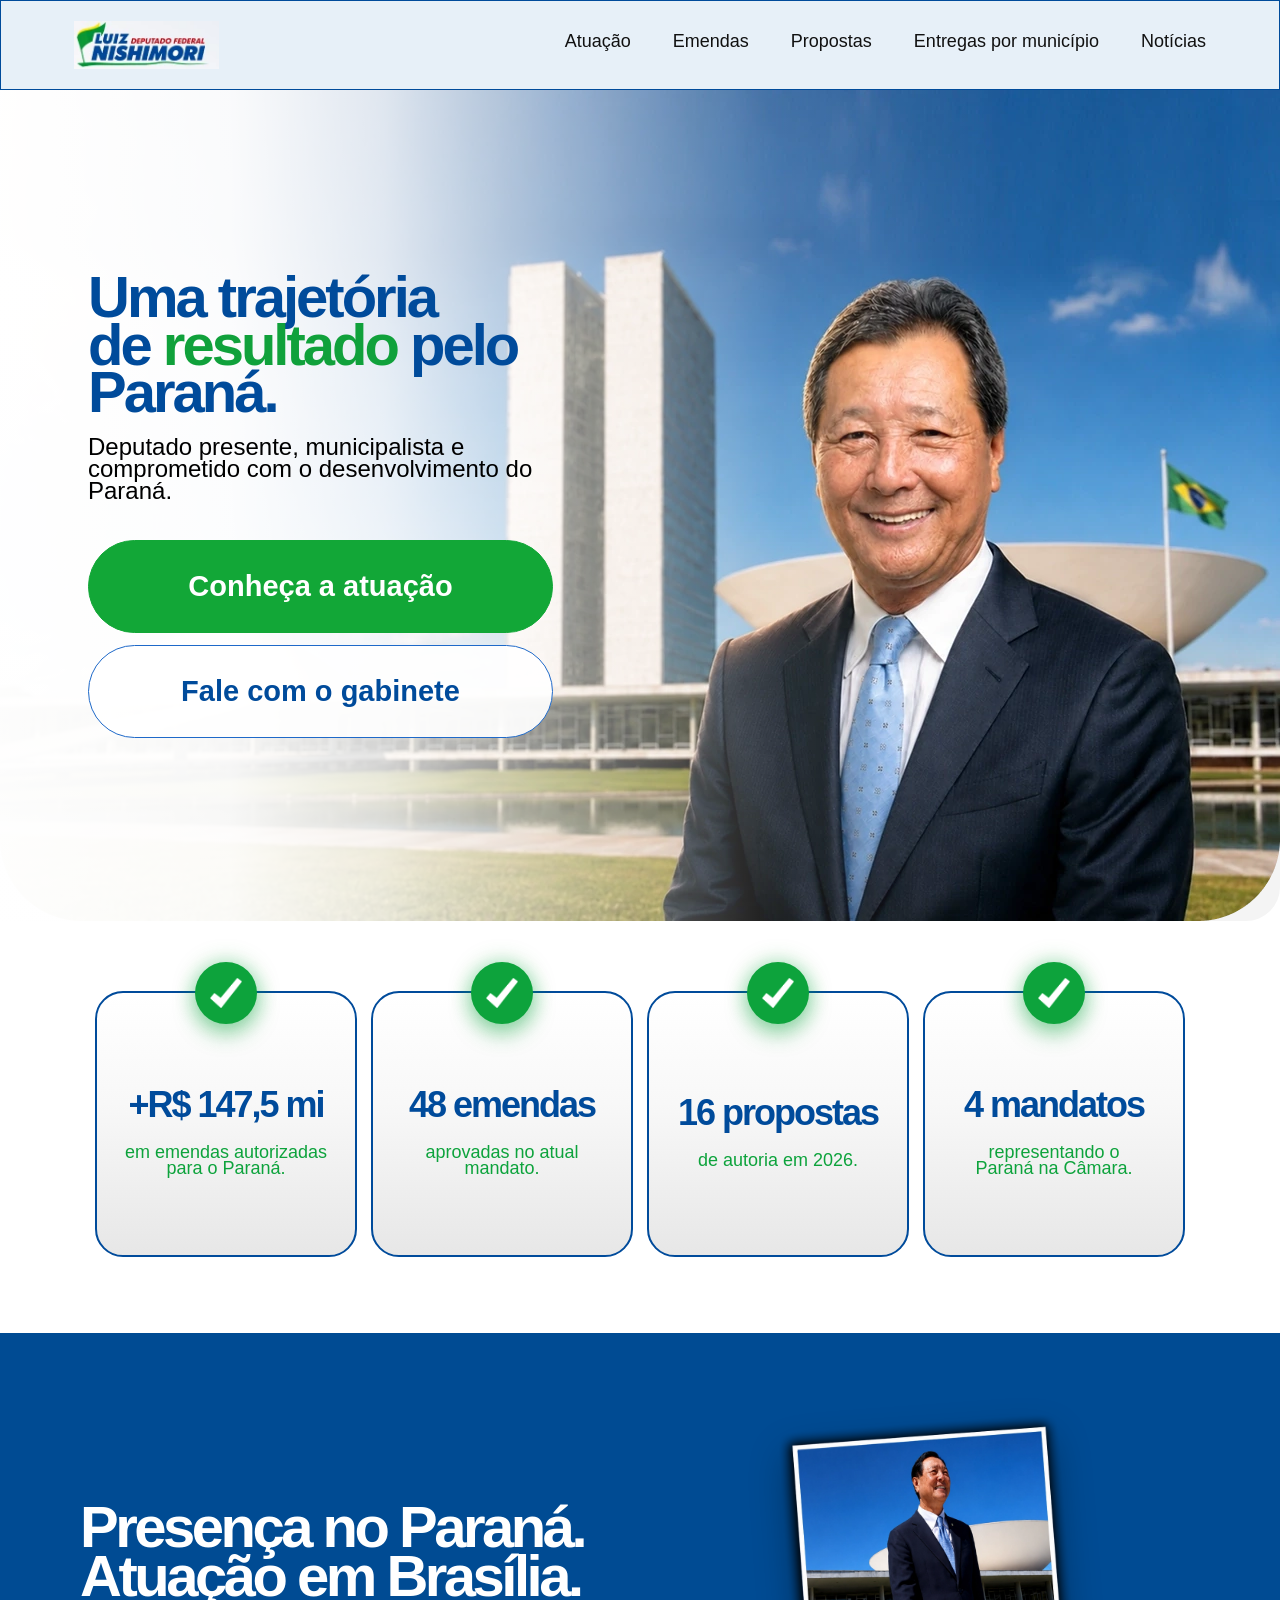
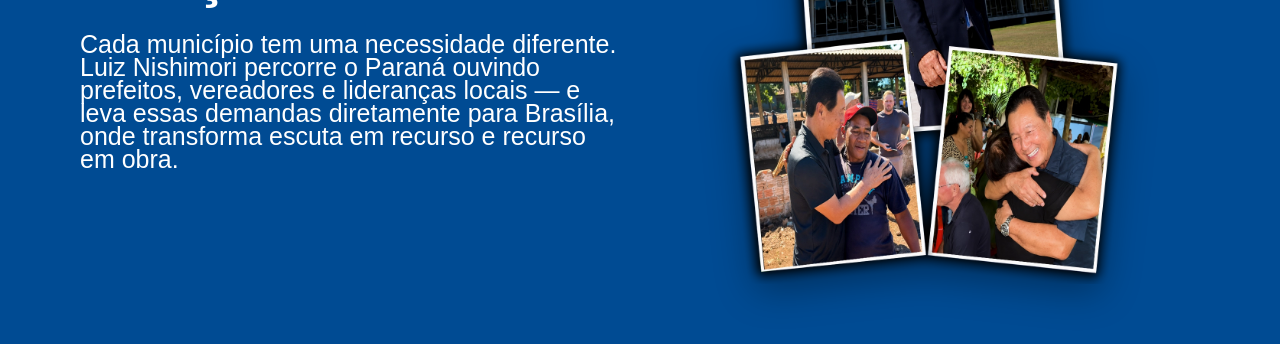
==== docs/index.html @ 7aa0c424 "Update index.html" ====
<!DOCTYPE html>
<html lang="pt-BR">
<head>
  <meta charset="UTF-8" />
  <meta name="viewport" content="width=device-width, initial-scale=1.0" />

  <title>Luiz Nishimori | Deputado Federal</title>

  <style>
    * {
      margin: 0;
      padding: 0;
      box-sizing: border-box;
    }

    html {
      scroll-behavior: smooth;
    }

    body {
      font-family: Arial, Helvetica, sans-serif;
      background: #ffffff;
      color: #000000;
      padding-top: 90px;
      overflow-x: hidden;
    }

    body.menu-open {
      overflow: hidden;
    }

    a {
      text-decoration: none;
      color: inherit;
    }

    .site-header {
      position: fixed;
      top: 0;
      left: 0;
      width: 100%;
      height: 90px;
      background: rgba(231, 240, 248, 0.96);
      border: 1px solid #004b9b;
      z-index: 999;
    }

    .header-container {
      width: 100%;
      max-width: 1180px;
      height: 100%;
      margin: 0 auto;
      display: flex;
      align-items: center;
      justify-content: space-between;
      padding: 0 24px;
    }

    .logo img {
      width: 145px;
      height: auto;
      display: block;
    }

    .desktop-menu {
      display: flex;
      align-items: center;
      gap: 42px;
    }

    .desktop-menu a {
      position: relative;
      font-size: 18px;
      font-weight: 400;
      color: #111111;
      line-height: 1;
      padding-bottom: 8px;
      transition: color 0.25s ease, transform 0.25s ease;
    }

    .desktop-menu a::after {
      content: "";
      position: absolute;
      left: 0;
      bottom: 0;
      width: 0;
      height: 2px;
      background: #004b9b;
      border-radius: 999px;
      transition: width 0.25s ease;
    }

    .desktop-menu a:hover {
      color: #004b9b;
      transform: translateY(-1px);
    }

    .desktop-menu a:hover::after {
      width: 100%;
    }

    .menu-mobile {
      display: none;
      width: 34px;
      height: 28px;
      border: none;
      background: transparent;
      cursor: pointer;
      position: relative;
      z-index: 1001;
    }

    .menu-mobile span {
      display: block;
      width: 34px;
      height: 4px;
      background: #004b9b;
      border-radius: 6px;
      margin-bottom: 6px;
      transition: transform 0.25s ease, opacity 0.25s ease;
    }

    .menu-mobile span:last-child {
      margin-bottom: 0;
    }

    .menu-mobile.active span:nth-child(1) {
      transform: translateY(10px) rotate(45deg);
    }

    .menu-mobile.active span:nth-child(2) {
      opacity: 0;
    }

    .menu-mobile.active span:nth-child(3) {
      transform: translateY(-10px) rotate(-45deg);
    }

    .mobile-menu-panel {
      display: none;
    }

    .hero {
      position: relative;
      width: 100%;
      overflow: hidden;
      border-bottom-right-radius: 34px;
      background: #f4f4f4;
    }

    .hero-desktop-visual {
      display: block;
      width: 100%;
      line-height: 0;
    }

    .hero-desktop-visual img {
      display: block;
      width: 100%;
      height: auto;
    }

    .hero-overlay {
      position: absolute;
      inset: 0;
      background:
        linear-gradient(
          90deg,
          rgba(255, 255, 255, 0.99) 0%,
          rgba(255, 255, 255, 0.96) 18%,
          rgba(255, 255, 255, 0.82) 30%,
          rgba(255, 255, 255, 0.48) 44%,
          rgba(255, 255, 255, 0.10) 61%,
          rgba(255, 255, 255, 0.00) 78%
        );
      z-index: 1;
      pointer-events: none;
    }

    .hero-content {
      position: absolute;
      inset: 0;
      width: 100%;
      max-width: 1280px;
      margin: 0 auto;
      left: 0;
      right: 0;
      display: flex;
      align-items: center;
      padding: 24px 40px 24px 88px;
      z-index: 2;
    }

    .hero-text {
      width: 465px;
    }

    .hero h1 {
      font-size: 58px;
      line-height: 0.82;
      font-weight: 900;
      letter-spacing: -3px;
      color: #004b9b;
      margin-bottom: 20px;
    }

    .hero h1 span {
      color: #10a13b;
    }

    .hero p {
      font-size: 24px;
      line-height: 0.92;
      font-weight: 400;
      color: #000000;
      max-width: 450px;
      margin-bottom: 38px;
    }

    .hero-buttons {
      display: flex;
      flex-direction: column;
      gap: 12px;
      width: 465px;
    }

    .btn {
      width: 100%;
      height: 93px;
      border-radius: 999px;
      display: flex;
      align-items: center;
      justify-content: center;
      font-size: 29px;
      font-weight: 800;
      line-height: 1;
      transition: transform 0.25s ease, box-shadow 0.25s ease, background 0.25s ease, color 0.25s ease;
    }

    .btn:hover {
      transform: translateY(-3px);
      box-shadow: 0 12px 28px rgba(0, 75, 155, 0.18);
    }

    .btn-primary {
      background: #12a737;
      color: #ffffff;
      border: 1px solid #12a737;
    }

    .btn-primary:hover {
      background: #0f922f;
    }

    .btn-secondary {
      background: rgba(255, 255, 255, 0.92);
      color: #004b9b;
      border: 1.5px solid #1e69c9;
    }

    .btn-secondary:hover {
      background: #004b9b;
      color: #ffffff;
    }

    .mobile-hero-image {
      display: none;
    }

    @media (min-width: 1440px) {
      .header-container {
        max-width: 1220px;
      }

      .hero-content {
        max-width: 1320px;
        padding-left: 98px;
      }
    }

    @media (min-width: 1024px) and (max-width: 1230px) {
      .header-container {
        max-width: 1080px;
        padding: 0 18px;
      }

      .desktop-menu {
        gap: 34px;
      }

      .hero-content {
        max-width: 1180px;
        padding: 20px 28px 20px 60px;
      }

      .hero-text,
      .hero-buttons {
        width: 430px;
      }

      .hero h1 {
        font-size: 52px;
      }

      .hero p {
        font-size: 22px;
      }

      .btn {
        height: 84px;
        font-size: 26px;
      }
    }

    @media (max-width: 1023px) {
      body {
        padding-top: 76px;
      }

      .site-header {
        height: 76px;
      }

      .header-container {
        max-width: 100%;
        padding: 0 26px;
      }

      .logo img {
        width: 150px;
      }

      .desktop-menu {
        display: none;
      }

      .menu-mobile {
        display: block;
      }

      .mobile-menu-panel {
        position: fixed;
        top: 76px;
        left: 0;
        width: 100%;
        background: rgba(231, 240, 248, 0.98);
        border-bottom: 1px solid #004b9b;
        padding: 26px;
        display: flex;
        flex-direction: column;
        gap: 18px;
        opacity: 0;
        visibility: hidden;
        transform: translateY(-16px);
        pointer-events: none;
        transition: opacity 0.25s ease, visibility 0.25s ease, transform 0.25s ease;
        z-index: 998;
      }

      .mobile-menu-panel.active {
        opacity: 1;
        visibility: visible;
        transform: translateY(0);
        pointer-events: auto;
      }

      .mobile-menu-panel a {
        width: 100%;
        padding: 16px 18px;
        border-radius: 16px;
        background: #ffffff;
        border: 1px solid rgba(0, 75, 155, 0.18);
        color: #004b9b;
        font-size: 18px;
        font-weight: 700;
        box-shadow: 0 8px 18px rgba(0, 75, 155, 0.08);
      }

      .hero {
        background: #ffffff;
        border-bottom-right-radius: 0;
      }

      .hero-desktop-visual,
      .hero-overlay {
        display: none;
      }

      .mobile-hero-image {
        display: block;
        width: 100%;
        height: 445px;
        background-image:
          linear-gradient(
            180deg,
            rgba(255, 255, 255, 0) 55%,
            rgba(255, 255, 255, 1) 100%
          ),
          url("assets/img/hero-mobile.webp");
        background-repeat: no-repeat;
        background-size: cover;
        background-position: center top;
      }

      .hero-content {
        position: relative;
        inset: auto;
        max-width: 100%;
        display: block;
        padding: 0 26px 42px;
        margin-top: -12px;
      }

      .hero-text {
        width: 100%;
        text-align: center;
      }

      .hero h1 {
        font-size: 40px;
        line-height: 0.82;
        letter-spacing: -2px;
        margin-bottom: 16px;
      }

      .hero p {
        font-size: 14px;
        line-height: 0.9;
        max-width: 270px;
        margin: 0 auto 22px;
      }

      .hero-buttons {
        width: 100%;
        gap: 8px;
      }

      .btn {
        height: 68px;
        font-size: 26px;
      }
    }
  </style>
</head>

<body>

  <header class="site-header">
    <div class="header-container">
      <a href="#inicio" class="logo" aria-label="Luiz Nishimori">
        <img src="assets/img/logo-nishimori.webp" alt="Luiz Nishimori Deputado Federal" />
      </a>

      <nav class="desktop-menu" aria-label="Menu principal">
        <a href="#atuacao">Atuação</a>
        <a href="#emendas">Emendas</a>
        <a href="#propostas">Propostas</a>
        <a href="#entregas">Entregas por município</a>
        <a href="#noticias">Notícias</a>
      </nav>

      <button class="menu-mobile" type="button" aria-label="Abrir menu" aria-expanded="false">
        <span></span>
        <span></span>
        <span></span>
      </button>
    </div>

    <nav class="mobile-menu-panel" aria-label="Menu mobile">
      <a href="#atuacao">Atuação</a>
      <a href="#emendas">Emendas</a>
      <a href="#propostas">Propostas</a>
      <a href="#entregas">Entregas por município</a>
      <a href="#noticias">Notícias</a>
    </nav>
  </header>

  <main id="inicio">
    <section class="hero">
      <div class="hero-desktop-visual">
        <img src="assets/img/hero-desktop.webp" alt="Luiz Nishimori" />
      </div>

      <div class="hero-overlay"></div>

      <div class="mobile-hero-image"></div>

      <div class="hero-content">
        <div class="hero-text">
          <h1>
            Uma trajetória<br>
            de <span>resultado</span> pelo  Paraná.
          </h1>

          <p>
            Deputado presente, municipalista e comprometido com o desenvolvimento do Paraná.
          </p>

          <div class="hero-buttons">
            <a href="#atuacao" class="btn btn-primary">Conheça a atuação</a>
            <a href="#gabinete" class="btn btn-secondary">Fale com o gabinete</a>
          </div>
        </div>
      </div>
    </section>
  </main>

  <script>
    const menuButton = document.querySelector(".menu-mobile");
    const mobileMenu = document.querySelector(".mobile-menu-panel");
    const body = document.body;
    const mobileLinks = document.querySelectorAll(".mobile-menu-panel a");

    menuButton.addEventListener("click", function () {
      const isOpen = mobileMenu.classList.toggle("active");
      menuButton.classList.toggle("active", isOpen);
      body.classList.toggle("menu-open", isOpen);
      menuButton.setAttribute("aria-expanded", isOpen ? "true" : "false");
      menuButton.setAttribute("aria-label", isOpen ? "Fechar menu" : "Abrir menu");
    });

    mobileLinks.forEach(function (link) {
      link.addEventListener("click", function () {
        mobileMenu.classList.remove("active");
        menuButton.classList.remove("active");
        body.classList.remove("menu-open");
        menuButton.setAttribute("aria-expanded", "false");
        menuButton.setAttribute("aria-label", "Abrir menu");
      });
    });
  </script>

</body>
</html>
<section class="numbers-section" id="atuacao">
  <div class="numbers-container">

    <article class="number-card reveal-card" style="--delay: 0ms;">
      <div class="check-circle">
        <img src="assets/img/ICON.webp" alt="" />
      </div>

      <div class="number-card-content">
        <h2>+R$ 147,5 mi</h2>
        <p>em emendas autorizadas<br>para o Paraná.</p>
      </div>
    </article>

    <article class="number-card reveal-card" style="--delay: 160ms;">
      <div class="check-circle">
        <img src="assets/img/ICON.webp" alt="" />
      </div>

      <div class="number-card-content">
        <h2>48 emendas</h2>
        <p>aprovadas no atual<br>mandato.</p>
      </div>
    </article>

    <article class="number-card reveal-card" style="--delay: 320ms;">
      <div class="check-circle">
        <img src="assets/img/ICON.webp" alt="" />
      </div>

      <div class="number-card-content">
        <h2>16 propostas</h2>
        <p>de autoria em 2026.</p>
      </div>
    </article>

    <article class="number-card reveal-card" style="--delay: 480ms;">
      <div class="check-circle">
        <img src="assets/img/ICON.webp" alt="" />
      </div>

      <div class="number-card-content">
        <h2>4 mandatos</h2>
        <p>representando o<br>Paraná na Câmara.</p>
      </div>
    </article>

  </div>
</section>

<style>
  .numbers-section {
    width: 100%;
    background: #ffffff;
    padding: 70px 24px 76px;
    overflow: hidden;
  }

  .numbers-container {
    width: 100%;
    max-width: 1090px;
    margin: 0 auto;
    display: grid;
    grid-template-columns: repeat(4, 1fr);
    gap: 14px;
  }

  .number-card {
    position: relative;
    min-height: 266px;
    border: 2px solid #004b9b;
    border-radius: 28px;
    background: linear-gradient(
      180deg,
      #ffffff 0%,
      #f8f8f8 42%,
      #e7e7e7 100%
    );
    display: flex;
    align-items: center;
    justify-content: center;
    padding: 54px 22px 38px;
    overflow: visible;
  }

  .check-circle {
    position: absolute;
    top: -31px;
    left: 50%;
    transform: translateX(-50%);
    width: 62px;
    height: 62px;
    border-radius: 50%;
    background: #0da33c;
    display: flex;
    align-items: center;
    justify-content: center;
    box-shadow:
      0 10px 22px rgba(13, 163, 60, 0.38),
      0 0 22px rgba(13, 163, 60, 0.34);
    z-index: 2;
  }

  .check-circle img {
    width: 32px;
    height: 32px;
    object-fit: contain;
    filter: brightness(0) invert(1);
  }

  .number-card-content {
    text-align: center;
    width: 100%;
  }

  .number-card h2 {
    font-size: 36px;
    line-height: 0.95;
    font-weight: 900;
    letter-spacing: -2px;
    color: #004b9b;
    margin-bottom: 22px;
  }

  .number-card p {
    font-size: 18px;
    line-height: 0.9;
    font-weight: 400;
    color: #0da33c;
  }

  .reveal-card {
    opacity: 0;
    transform: translateY(46px) scale(0.96);
    filter: blur(16px);
    transition:
      opacity 0.75s ease,
      transform 0.75s ease,
      filter 0.75s ease;
    transition-delay: var(--delay);
  }

  .reveal-card.is-visible {
    opacity: 1;
    transform: translateY(0) scale(1);
    filter: blur(0);
  }

  .reveal-card.is-visible .check-circle {
    animation: checkPop 0.65s ease both;
    animation-delay: calc(var(--delay) + 180ms);
  }

  @keyframes checkPop {
    0% {
      transform: translateX(-50%) scale(0.3);
      opacity: 0;
      filter: blur(8px);
    }

    65% {
      transform: translateX(-50%) scale(1.13);
      opacity: 1;
      filter: blur(0);
    }

    100% {
      transform: translateX(-50%) scale(1);
      opacity: 1;
      filter: blur(0);
    }
  }

  @media (max-width: 1023px) {
    .numbers-section {
      padding: 70px 28px 80px;
    }

    .numbers-container {
      max-width: 370px;
      grid-template-columns: 1fr;
      gap: 56px;
    }

    .number-card {
      min-height: 266px;
      border-radius: 28px;
      padding: 58px 22px 38px;
    }

    .check-circle {
      width: 60px;
      height: 60px;
      top: -30px;
    }

    .check-circle img {
      width: 31px;
      height: 31px;
    }

    .number-card h2 {
      font-size: 37px;
      letter-spacing: -2.3px;
      margin-bottom: 22px;
    }

    .number-card p {
      font-size: 18px;
      line-height: 0.9;
    }
  }

  @media (max-width: 380px) {
    .numbers-section {
      padding-left: 22px;
      padding-right: 22px;
    }

    .number-card h2 {
      font-size: 34px;
    }

    .number-card p {
      font-size: 17px;
    }
  }
</style>

<script>
  const revealCards = document.querySelectorAll(".reveal-card");

  const revealObserver = new IntersectionObserver(
    function (entries) {
      entries.forEach(function (entry) {
        if (entry.isIntersecting) {
          entry.target.classList.add("is-visible");
          revealObserver.unobserve(entry.target);
        }
      });
    },
    {
      threshold: 0.22
    }
  );

  revealCards.forEach(function (card) {
    revealObserver.observe(card);
  });
</script>
<section class="presence-section">
  <div class="presence-container">

    <div class="presence-text">
      <h2>
        Presença no Paraná.<br>
        Atuação em Brasília.
      </h2>

      <p>
        Cada município tem uma necessidade diferente. Luiz Nishimori percorre o Paraná ouvindo prefeitos, vereadores e lideranças locais — e leva essas demandas diretamente para Brasília, onde transforma escuta em recurso e recurso em obra.
      </p>
    </div>

    <div class="presence-image">
      <img src="assets/img/FOTOS.webp" alt="Fotos de Luiz Nishimori em atuação no Paraná e em Brasília">
    </div>

  </div>
</section>

<style>
  .presence-section {
    width: 100%;
    background: #004b93;
    padding: 56px 24px 60px;
    overflow: hidden;
  }

  .presence-container {
    width: 100%;
    max-width: 1120px;
    min-height: 390px;
    margin: 0 auto;
    display: grid;
    grid-template-columns: 1fr 1fr;
    align-items: center;
    gap: 34px;
  }

  .presence-text {
    color: #ffffff;
  }

  .presence-text h2 {
    font-size: 58px;
    line-height: 0.86;
    font-weight: 900;
    letter-spacing: -3.5px;
    color: #ffffff;
    margin-bottom: 32px;
    max-width: 610px;
  }

  .presence-text p {
    font-size: 25px;
    line-height: 0.92;
    font-weight: 400;
    color: #ffffff;
    max-width: 590px;
  }

  .presence-image {
    display: flex;
    align-items: center;
    justify-content: center;
  }

  .presence-image img {
    width: 465px;
    max-width: 100%;
    height: auto;
    display: block;
    filter: drop-shadow(0 14px 18px rgba(0, 0, 0, 0.36));
  }

  @media (max-width: 1023px) {
    .presence-section {
      padding: 28px 24px 66px;
      background: #004b93;
    }

    .presence-container {
      max-width: 390px;
      min-height: auto;
      display: flex;
      flex-direction: column;
      gap: 34px;
      text-align: center;
    }

    .presence-image {
      order: 1;
      width: 100%;
    }

    .presence-image img {
      width: 285px;
      max-width: 92%;
      filter: drop-shadow(0 12px 14px rgba(0, 0, 0, 0.32));
    }

    .presence-text {
      order: 2;
      width: 100%;
    }

    .presence-text h2 {
      font-size: 41px;
      line-height: 0.78;
      letter-spacing: -2.8px;
      margin: 0 auto 34px;
      max-width: 340px;
    }

    .presence-text p {
      font-size: 15.5px;
      line-height: 0.92;
      max-width: 320px;
      margin: 0 auto;
    }
  }

  @media (max-width: 380px) {
    .presence-text h2 {
      font-size: 38px;
    }

    .presence-text p {
      font-size: 14.5px;
    }

    .presence-image img {
      width: 265px;
    }
  }
</style>
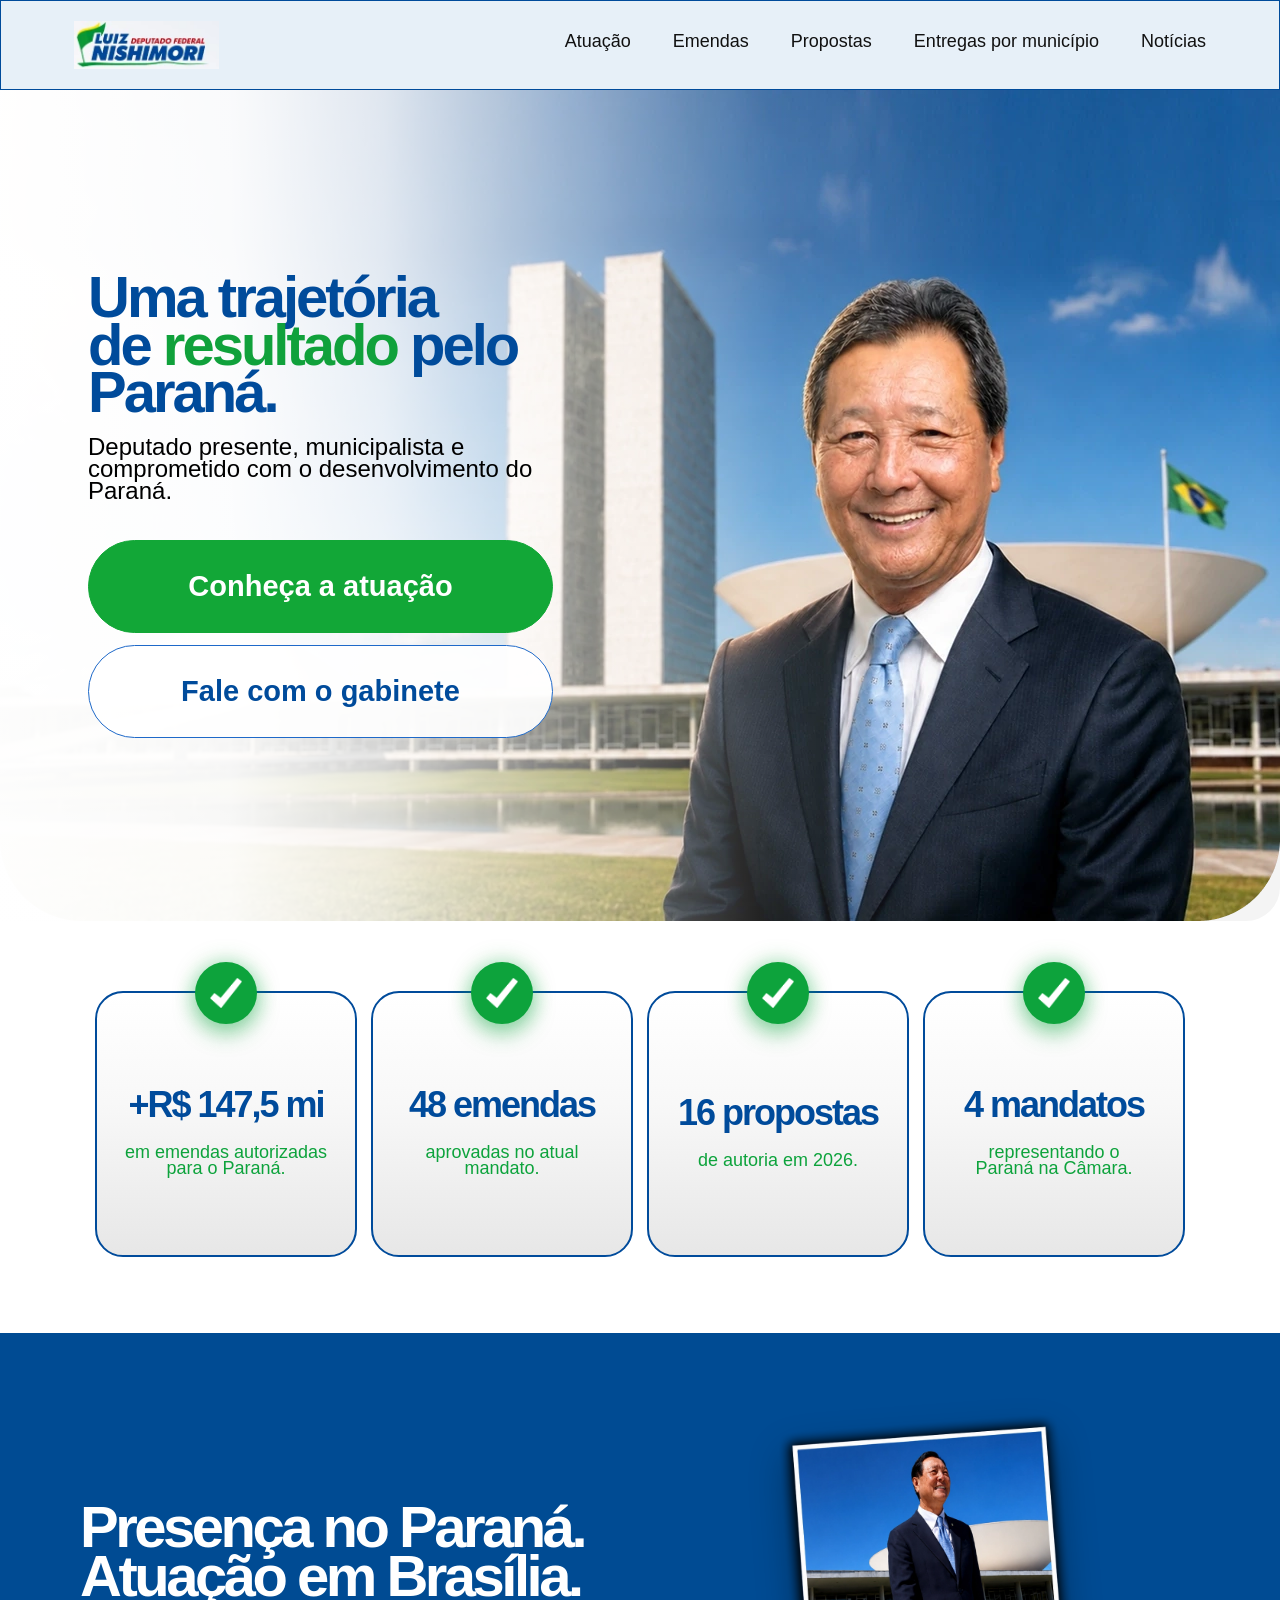
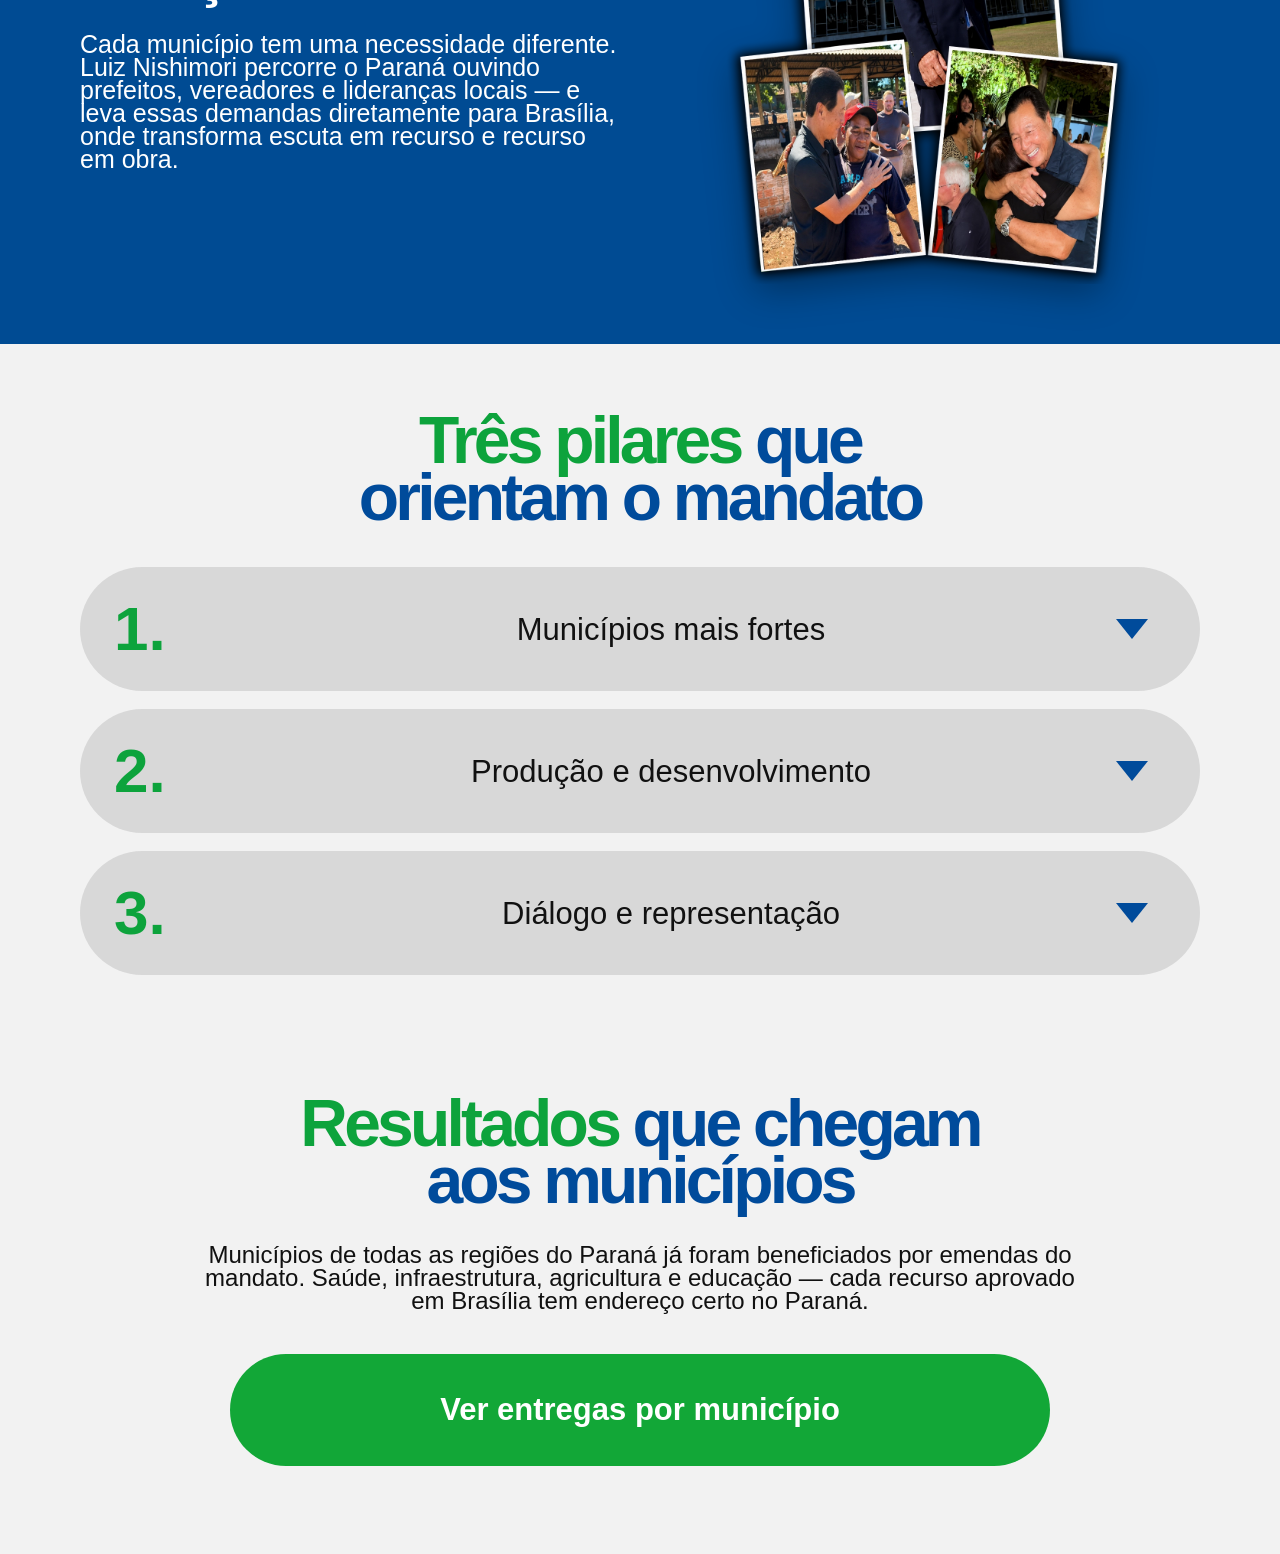
==== commit 658d3328: "Update index.html" ====
--- a/docs/index.html
+++ b/docs/index.html
@@ -919,3 +919,430 @@
     }
   }
 </style>
+<section class="pillars-section">
+  <div class="pillars-container">
+
+    <div class="pillars-title">
+      <h2>
+        <span class="green">Três pilares</span> <span class="blue">que</span><br>
+        <span class="blue">orientam o mandato</span>
+      </h2>
+    </div>
+
+    <div class="pillars-list">
+
+      <article class="pillar-card reveal-left" style="--delay: 0ms;">
+        <button class="pillar-trigger" type="button" aria-expanded="false">
+          <span class="pillar-number">1.</span>
+          <span class="pillar-label">Municípios mais fortes</span>
+          <span class="pillar-arrow"></span>
+        </button>
+
+        <div class="pillar-content">
+          <div class="pillar-content-inner">
+            <p>
+              O mandato atua para fortalecer os municípios com foco em saúde, infraestrutura, educação e serviços essenciais, buscando transformar necessidades locais em melhorias concretas para a população.
+            </p>
+          </div>
+        </div>
+      </article>
+
+      <article class="pillar-card reveal-right" style="--delay: 140ms;">
+        <button class="pillar-trigger" type="button" aria-expanded="false">
+          <span class="pillar-number">2.</span>
+          <span class="pillar-label">Produção e desenvolvimento</span>
+          <span class="pillar-arrow"></span>
+        </button>
+
+        <div class="pillar-content">
+          <div class="pillar-content-inner">
+            <p>
+              O trabalho parlamentar também prioriza o setor produtivo, o agronegócio, a geração de empregos, a modernização da infraestrutura e ações que impulsionam o desenvolvimento econômico do Paraná.
+            </p>
+          </div>
+        </div>
+      </article>
+
+      <article class="pillar-card reveal-left" style="--delay: 280ms;">
+        <button class="pillar-trigger" type="button" aria-expanded="false">
+          <span class="pillar-number">3.</span>
+          <span class="pillar-label">Diálogo e representação</span>
+          <span class="pillar-arrow"></span>
+        </button>
+
+        <div class="pillar-content">
+          <div class="pillar-content-inner">
+            <p>
+              O mandato mantém diálogo permanente com prefeitos, vereadores, lideranças e comunidades, representando o Paraná em Brasília com escuta ativa, presença regional e articulação política.
+            </p>
+          </div>
+        </div>
+      </article>
+
+    </div>
+
+    <div class="results-block">
+      <h2>
+        <span class="green">Resultados</span> <span class="blue">que chegam</span><br>
+        <span class="blue">aos municípios</span>
+      </h2>
+
+      <p>
+        Municípios de todas as regiões do Paraná já foram beneficiados por emendas do mandato. Saúde, infraestrutura, agricultura e educação — cada recurso aprovado em Brasília tem endereço certo no Paraná.
+      </p>
+
+      <a href="#entregas" class="results-button">
+        Ver entregas por município
+      </a>
+    </div>
+
+  </div>
+</section>
+
+<style>
+  .pillars-section {
+    width: 100%;
+    background: #f2f2f2;
+    padding: 68px 24px 88px;
+    overflow: hidden;
+  }
+
+  .pillars-container {
+    width: 100%;
+    max-width: 1120px;
+    margin: 0 auto;
+  }
+
+  .pillars-title {
+    text-align: center;
+    margin-bottom: 42px;
+  }
+
+  .pillars-title h2 {
+    font-size: 66px;
+    line-height: 0.86;
+    font-weight: 900;
+    letter-spacing: -3.8px;
+    margin: 0;
+  }
+
+  .pillars-title .green {
+    color: #0da33c;
+  }
+
+  .pillars-title .blue {
+    color: #004b9b;
+  }
+
+  .pillars-list {
+    display: flex;
+    flex-direction: column;
+    gap: 18px;
+    margin-bottom: 120px;
+  }
+
+  .pillar-card {
+    width: 100%;
+    border-radius: 999px;
+    background: #d8d8d8;
+    overflow: hidden;
+    transition:
+      border-radius 0.35s ease,
+      box-shadow 0.35s ease,
+      background 0.35s ease;
+  }
+
+  .pillar-card.active {
+    border-radius: 38px;
+    box-shadow: 0 18px 36px rgba(0, 0, 0, 0.08);
+    background: #d8d8d8;
+  }
+
+  .pillar-trigger {
+    width: 100%;
+    min-height: 124px;
+    border: none;
+    background: transparent;
+    display: grid;
+    grid-template-columns: 140px 1fr 88px;
+    align-items: center;
+    padding: 0 24px 0 34px;
+    cursor: pointer;
+    text-align: left;
+  }
+
+  .pillar-number {
+    font-size: 62px;
+    line-height: 1;
+    font-weight: 900;
+    color: #0da33c;
+  }
+
+  .pillar-label {
+    font-size: 31px;
+    line-height: 1;
+    font-weight: 400;
+    color: #111111;
+    text-align: center;
+    padding: 0 20px;
+  }
+
+  .pillar-arrow {
+    justify-self: center;
+    width: 0;
+    height: 0;
+    border-left: 16px solid transparent;
+    border-right: 16px solid transparent;
+    border-top: 20px solid #004b9b;
+    transition: transform 0.35s ease;
+  }
+
+  .pillar-card.active .pillar-arrow {
+    transform: rotate(180deg);
+  }
+
+  .pillar-content {
+    max-height: 0;
+    overflow: hidden;
+    transition: max-height 0.42s ease;
+  }
+
+  .pillar-content-inner {
+    padding: 0 110px 34px 150px;
+  }
+
+  .pillar-content p {
+    font-size: 21px;
+    line-height: 1.15;
+    color: #1a1a1a;
+    max-width: 770px;
+  }
+
+  .reveal-left,
+  .reveal-right {
+    opacity: 0;
+    filter: blur(14px);
+    transition:
+      opacity 0.8s ease,
+      transform 0.8s ease,
+      filter 0.8s ease;
+    transition-delay: var(--delay);
+  }
+
+  .reveal-left {
+    transform: translateX(-90px);
+  }
+
+  .reveal-right {
+    transform: translateX(90px);
+  }
+
+  .reveal-left.is-visible,
+  .reveal-right.is-visible {
+    opacity: 1;
+    transform: translateX(0);
+    filter: blur(0);
+  }
+
+  .results-block {
+    text-align: center;
+    max-width: 980px;
+    margin: 0 auto;
+  }
+
+  .results-block h2 {
+    font-size: 66px;
+    line-height: 0.86;
+    font-weight: 900;
+    letter-spacing: -3.8px;
+    margin: 0 0 34px;
+  }
+
+  .results-block .green {
+    color: #0da33c;
+  }
+
+  .results-block .blue {
+    color: #004b9b;
+  }
+
+  .results-block p {
+    max-width: 900px;
+    margin: 0 auto 42px;
+    font-size: 24px;
+    line-height: 0.96;
+    color: #111111;
+  }
+
+  .results-button {
+    width: 100%;
+    max-width: 820px;
+    min-height: 112px;
+    margin: 0 auto;
+    border-radius: 999px;
+    background: #12a737;
+    color: #ffffff;
+    display: flex;
+    align-items: center;
+    justify-content: center;
+    font-size: 31px;
+    font-weight: 800;
+    line-height: 1;
+    transition: transform 0.25s ease, box-shadow 0.25s ease, background 0.25s ease;
+  }
+
+  .results-button:hover {
+    transform: translateY(-3px);
+    background: #10942f;
+    box-shadow: 0 16px 30px rgba(18, 167, 55, 0.22);
+  }
+
+  @media (max-width: 1023px) {
+    .pillars-section {
+      padding: 44px 18px 62px;
+    }
+
+    .pillars-title {
+      margin-bottom: 30px;
+    }
+
+    .pillars-title h2 {
+      font-size: 37px;
+      line-height: 0.82;
+      letter-spacing: -2.2px;
+    }
+
+    .pillars-list {
+      gap: 14px;
+      margin-bottom: 72px;
+    }
+
+    .pillar-card {
+      border-radius: 999px;
+    }
+
+    .pillar-card.active {
+      border-radius: 28px;
+    }
+
+    .pillar-trigger {
+      min-height: 86px;
+      grid-template-columns: 58px 1fr 42px;
+      padding: 0 16px 0 22px;
+    }
+
+    .pillar-number {
+      font-size: 31px;
+    }
+
+    .pillar-label {
+      font-size: 19px;
+      text-align: center;
+      padding: 0 12px;
+    }
+
+    .pillar-arrow {
+      border-left: 11px solid transparent;
+      border-right: 11px solid transparent;
+      border-top: 14px solid #004b9b;
+    }
+
+    .pillar-content-inner {
+      padding: 4px 22px 22px 22px;
+    }
+
+    .pillar-content p {
+      font-size: 15px;
+      line-height: 1.18;
+      text-align: left;
+    }
+
+    .reveal-left {
+      transform: translateX(-56px);
+    }
+
+    .reveal-right {
+      transform: translateX(56px);
+    }
+
+    .results-block h2 {
+      font-size: 37px;
+      line-height: 0.82;
+      letter-spacing: -2.2px;
+      margin-bottom: 24px;
+    }
+
+    .results-block p {
+      font-size: 15px;
+      line-height: 0.98;
+      max-width: 355px;
+      margin-bottom: 28px;
+    }
+
+    .results-button {
+      max-width: 360px;
+      min-height: 68px;
+      font-size: 22px;
+      padding: 0 18px;
+    }
+  }
+
+  @media (max-width: 380px) {
+    .pillars-title h2,
+    .results-block h2 {
+      font-size: 34px;
+    }
+
+    .pillar-label {
+      font-size: 17px;
+    }
+
+    .results-button {
+      font-size: 20px;
+    }
+  }
+</style>
+
+<script>
+  const pillarCards = document.querySelectorAll(".pillar-card");
+  const pillarRevealItems = document.querySelectorAll(".reveal-left, .reveal-right");
+
+  pillarCards.forEach(function (card) {
+    const trigger = card.querySelector(".pillar-trigger");
+    const content = card.querySelector(".pillar-content");
+
+    trigger.addEventListener("click", function () {
+      const isActive = card.classList.contains("active");
+
+      pillarCards.forEach(function (otherCard) {
+        otherCard.classList.remove("active");
+        otherCard.querySelector(".pillar-trigger").setAttribute("aria-expanded", "false");
+        otherCard.querySelector(".pillar-content").style.maxHeight = null;
+      });
+
+      if (!isActive) {
+        card.classList.add("active");
+        trigger.setAttribute("aria-expanded", "true");
+        content.style.maxHeight = content.scrollHeight + "px";
+      }
+    });
+  });
+
+  const pillarObserver = new IntersectionObserver(
+    function (entries) {
+      entries.forEach(function (entry) {
+        if (entry.isIntersecting) {
+          entry.target.classList.add("is-visible");
+          pillarObserver.unobserve(entry.target);
+        }
+      });
+    },
+    {
+      threshold: 0.18
+    }
+  );
+
+  pillarRevealItems.forEach(function (item) {
+    pillarObserver.observe(item);
+  });
+</script>
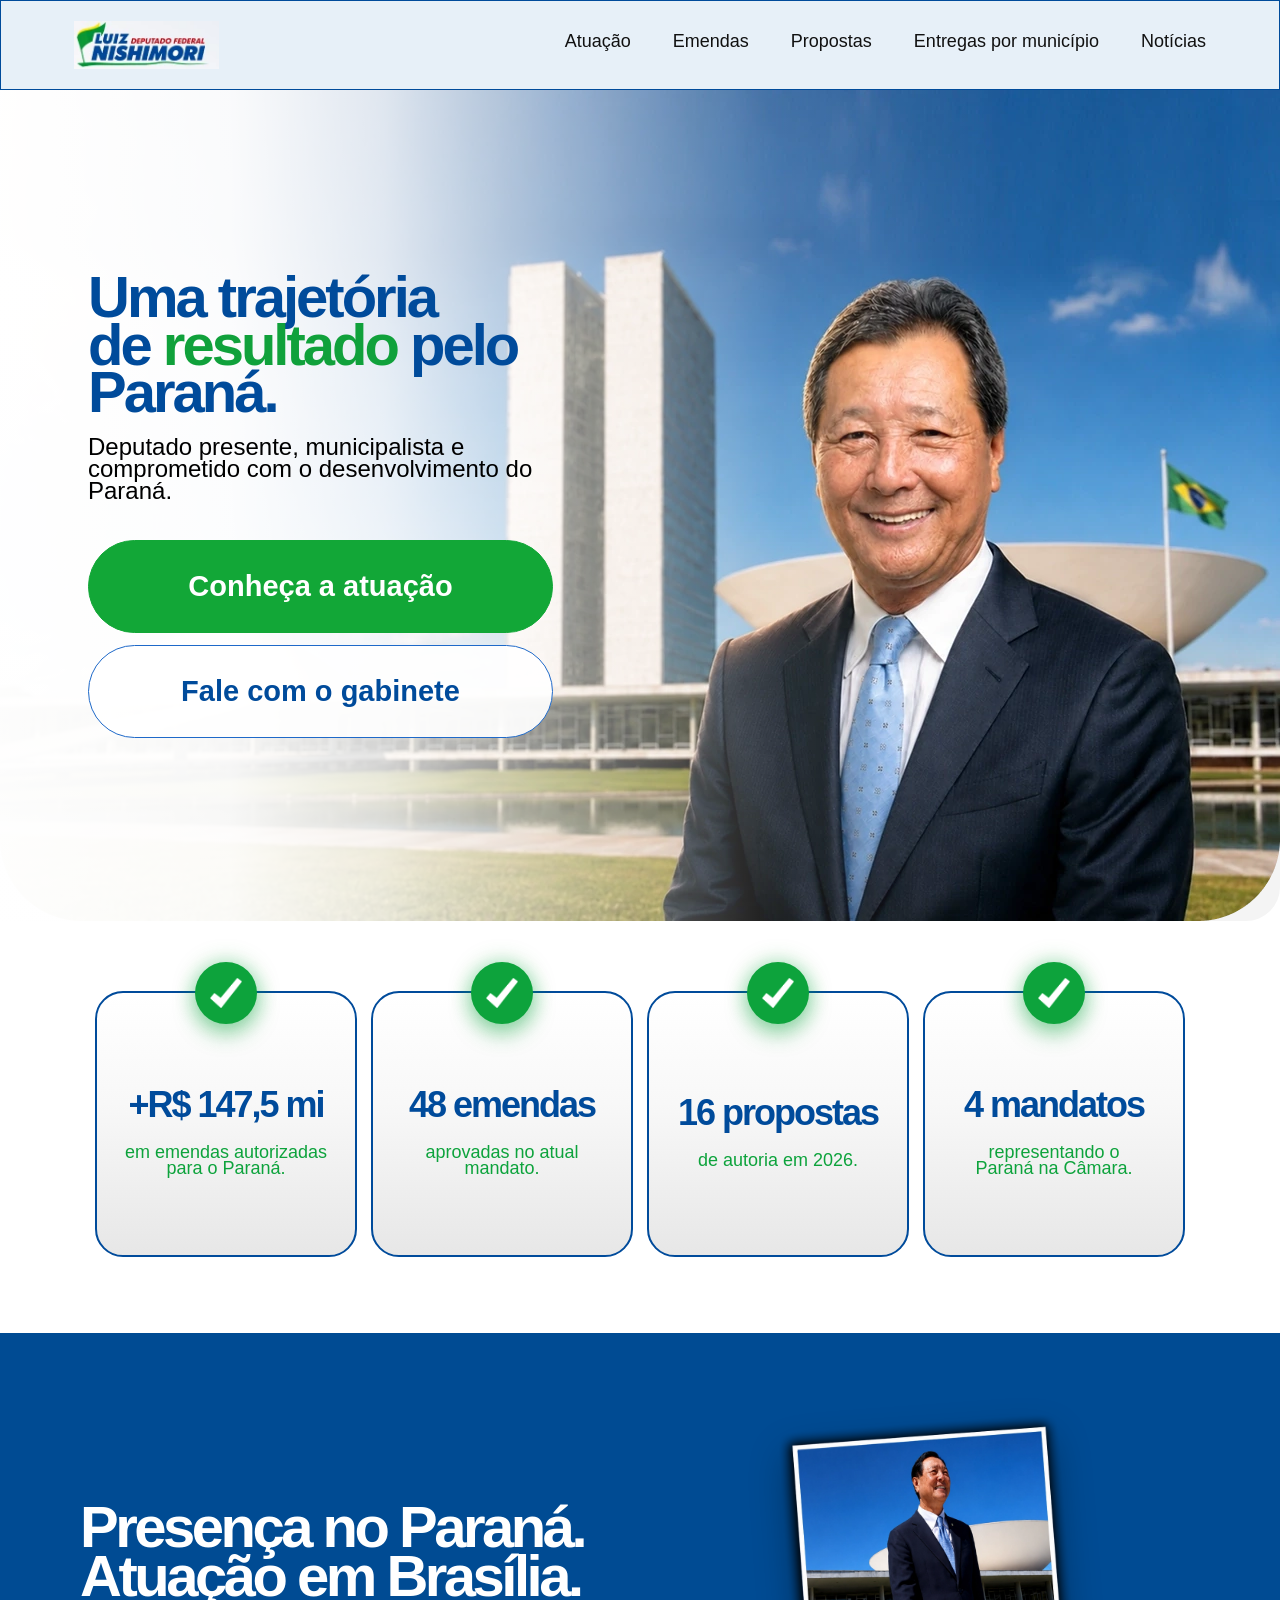
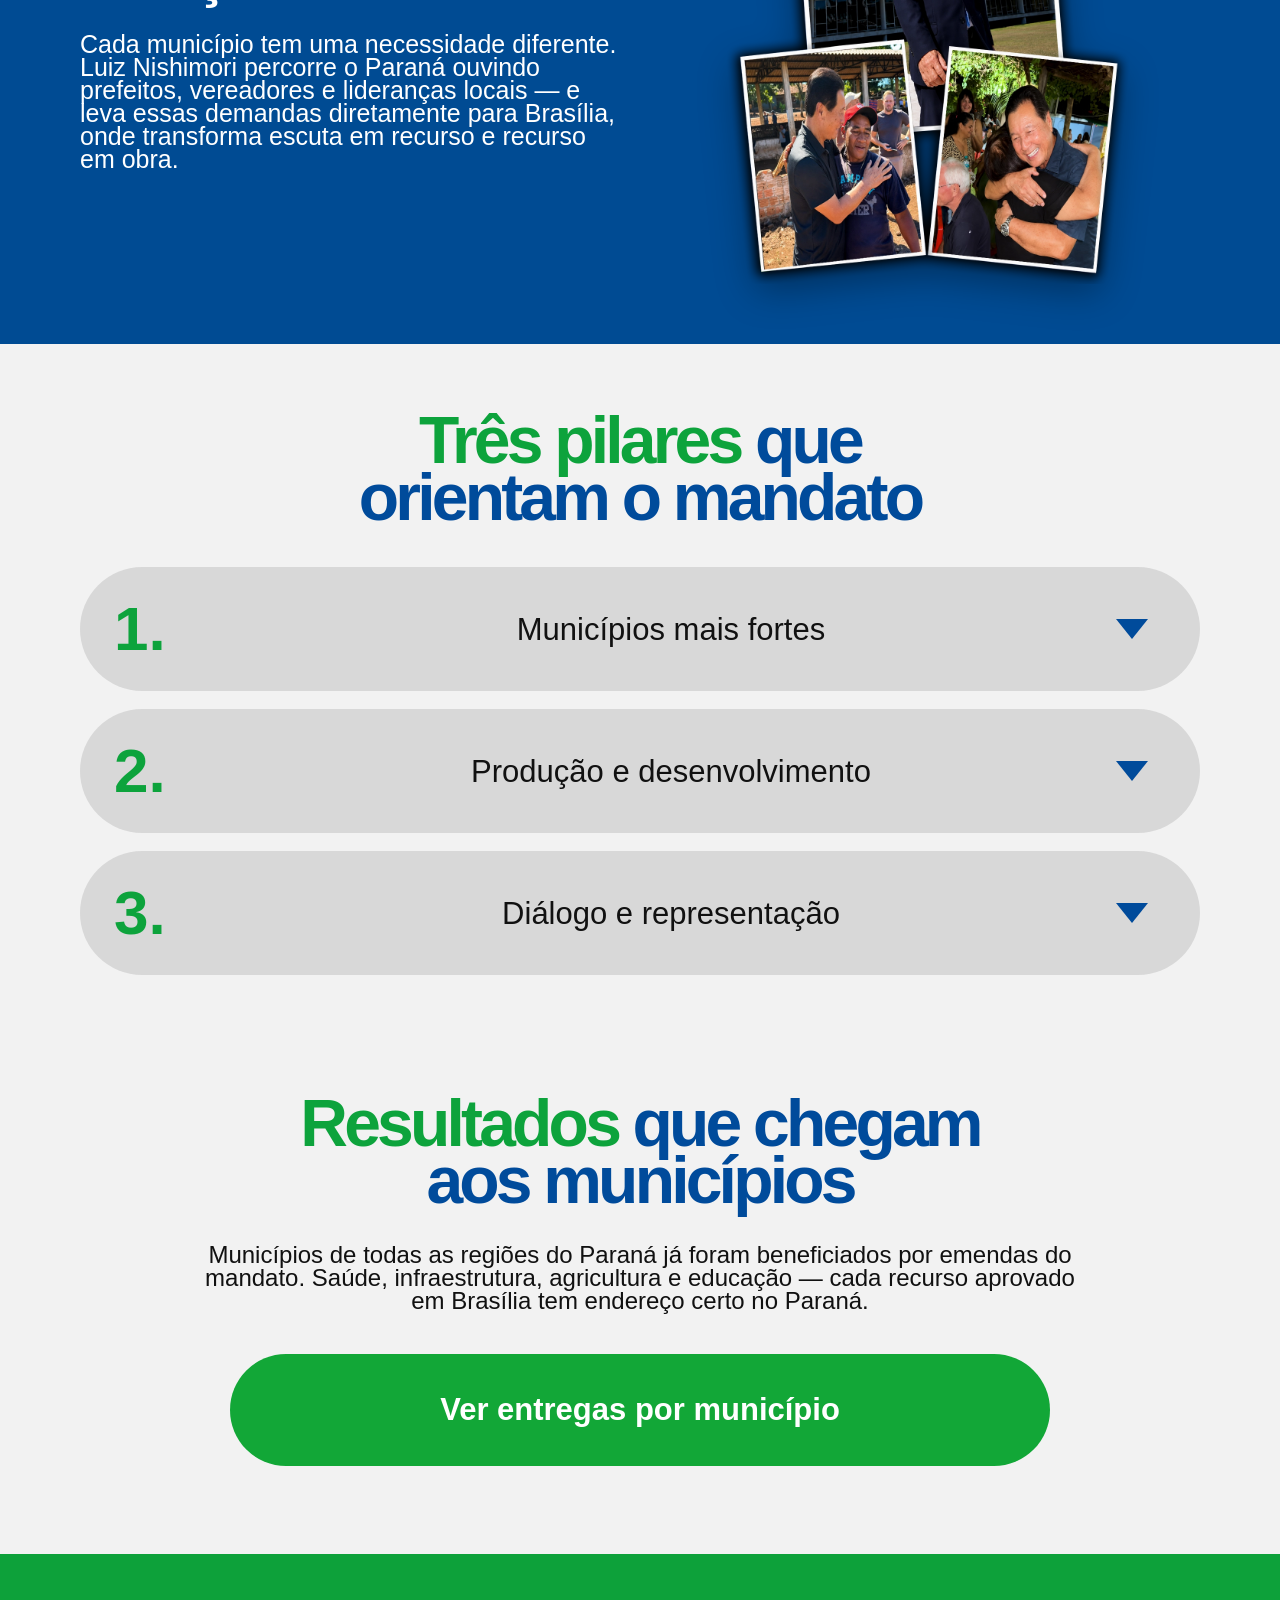
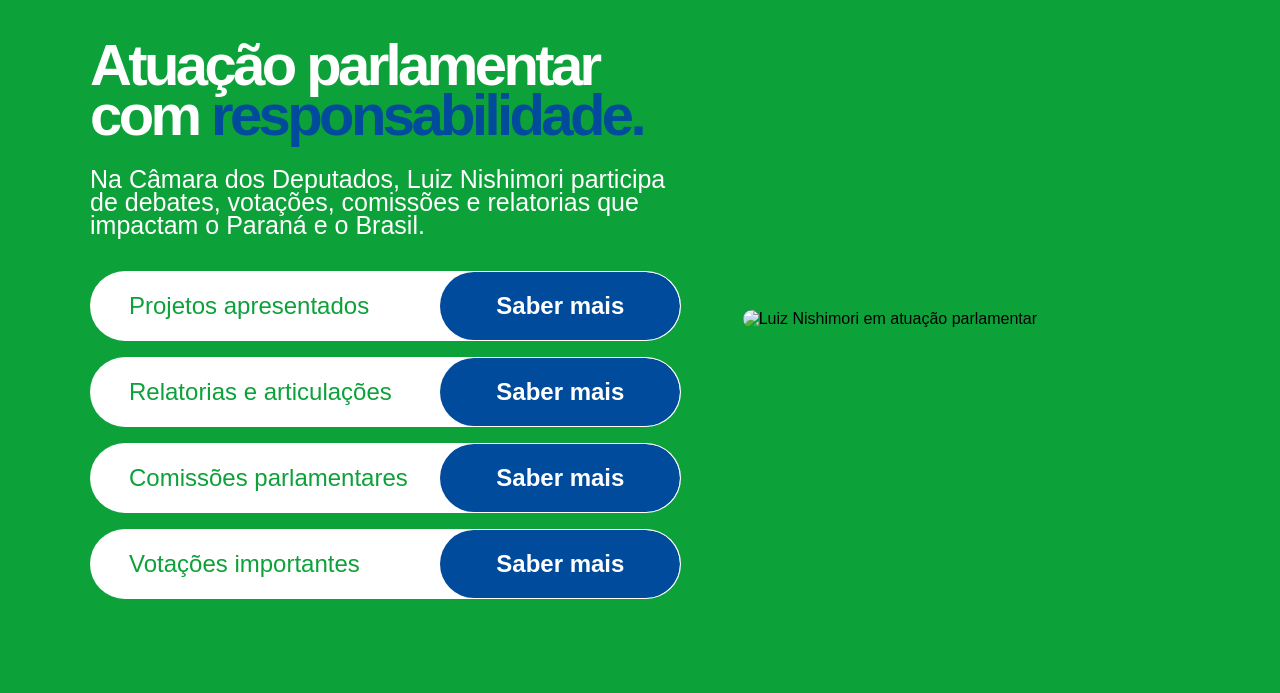
==== commit 518f95ca: "Update index.html" ====
--- a/docs/index.html
+++ b/docs/index.html
@@ -1346,3 +1346,436 @@
     pillarObserver.observe(item);
   });
 </script>
+<section class="parliament-section" id="propostas">
+  <div class="parliament-container">
+
+    <div class="parliament-content parliament-reveal-left" style="--delay: 0ms;">
+      <h2>
+        Atuação parlamentar<br>
+        com <span>responsabilidade.</span>
+      </h2>
+
+      <p class="parliament-subtitle">
+        Na Câmara dos Deputados, Luiz Nishimori participa de debates, votações, comissões e relatorias que impactam o Paraná e o Brasil.
+      </p>
+
+      <div class="parliament-actions">
+
+        <article class="parliament-item parliament-reveal-left" style="--delay: 140ms;">
+          <div class="parliament-row">
+            <span>Projetos apresentados</span>
+
+            <button class="parliament-btn" type="button" aria-expanded="false">
+              Saber mais
+            </button>
+          </div>
+
+          <div class="parliament-description">
+            <p>
+              Propostas que buscam fortalecer áreas estratégicas para o Paraná, com atenção às necessidades dos municípios, do setor produtivo e da população.
+            </p>
+          </div>
+        </article>
+
+        <article class="parliament-item parliament-reveal-right" style="--delay: 260ms;">
+          <div class="parliament-row">
+            <span>Relatorias e articulações</span>
+
+            <button class="parliament-btn" type="button" aria-expanded="false">
+              Saber mais
+            </button>
+          </div>
+
+          <div class="parliament-description">
+            <p>
+              Participação em discussões, construção de consensos e acompanhamento de pautas que influenciam diretamente o desenvolvimento do Paraná e do Brasil.
+            </p>
+          </div>
+        </article>
+
+        <article class="parliament-item parliament-reveal-left" style="--delay: 380ms;">
+          <div class="parliament-row">
+            <span>Comissões parlamentares</span>
+
+            <button class="parliament-btn" type="button" aria-expanded="false">
+              Saber mais
+            </button>
+          </div>
+
+          <div class="parliament-description">
+            <p>
+              Atuação em espaços técnicos de debate, análise e decisão, onde temas importantes são discutidos antes de avançarem no Congresso Nacional.
+            </p>
+          </div>
+        </article>
+
+        <article class="parliament-item parliament-reveal-right" style="--delay: 500ms;">
+          <div class="parliament-row">
+            <span>Votações importantes</span>
+
+            <button class="parliament-btn" type="button" aria-expanded="false">
+              Saber mais
+            </button>
+          </div>
+
+          <div class="parliament-description">
+            <p>
+              Presença em votações relevantes para defender interesses do Paraná, apoiar medidas responsáveis e contribuir com decisões de impacto nacional.
+            </p>
+          </div>
+        </article>
+
+      </div>
+    </div>
+
+    <div class="parliament-image parliament-reveal-right" style="--delay: 180ms;">
+      <img src="assets/img/atuacao-parlamentar.webp" alt="Luiz Nishimori em atuação parlamentar">
+    </div>
+
+  </div>
+</section>
+
+<style>
+  .parliament-section {
+    width: 100%;
+    background: #0da13a;
+    padding: 86px 24px 94px;
+    overflow: hidden;
+  }
+
+  .parliament-container {
+    width: 100%;
+    max-width: 1100px;
+    margin: 0 auto;
+    display: grid;
+    grid-template-columns: 1.12fr 0.88fr;
+    align-items: center;
+    gap: 44px;
+  }
+
+  .parliament-content h2 {
+    font-size: 58px;
+    line-height: 0.86;
+    font-weight: 900;
+    letter-spacing: -3.6px;
+    color: #ffffff;
+    margin-bottom: 28px;
+  }
+
+  .parliament-content h2 span {
+    color: #004b9b;
+  }
+
+  .parliament-subtitle {
+    font-size: 25px;
+    line-height: 0.92;
+    font-weight: 400;
+    color: #ffffff;
+    max-width: 620px;
+    margin-bottom: 34px;
+  }
+
+  .parliament-actions {
+    display: flex;
+    flex-direction: column;
+    gap: 16px;
+    max-width: 628px;
+  }
+
+  .parliament-item {
+    width: 100%;
+  }
+
+  .parliament-row {
+    width: 100%;
+    min-height: 68px;
+    background: #ffffff;
+    border-radius: 999px;
+    display: grid;
+    grid-template-columns: 1fr 240px;
+    align-items: center;
+    overflow: hidden;
+    border: 1px solid rgba(255, 255, 255, 0.9);
+  }
+
+  .parliament-row span {
+    font-size: 24px;
+    line-height: 1;
+    font-weight: 400;
+    color: #0da13a;
+    padding-left: 38px;
+    padding-right: 18px;
+  }
+
+  .parliament-btn {
+    position: relative;
+    height: 68px;
+    width: 100%;
+    border: none;
+    border-radius: 999px;
+    background: #004b9b;
+    color: #ffffff;
+    font-size: 24px;
+    font-weight: 800;
+    cursor: pointer;
+    overflow: hidden;
+    isolation: isolate;
+    transition:
+      transform 0.25s ease,
+      background 0.25s ease,
+      box-shadow 0.25s ease;
+  }
+
+  .parliament-btn::before {
+    content: "";
+    position: absolute;
+    top: -40%;
+    left: -85%;
+    width: 55%;
+    height: 180%;
+    background: linear-gradient(
+      120deg,
+      transparent 0%,
+      rgba(255, 255, 255, 0.15) 35%,
+      rgba(255, 255, 255, 0.68) 50%,
+      rgba(255, 255, 255, 0.15) 65%,
+      transparent 100%
+    );
+    transform: skewX(-22deg);
+    z-index: -1;
+  }
+
+  .parliament-btn:hover {
+    background: #003f85;
+    transform: translateY(-2px);
+    box-shadow: 0 12px 24px rgba(0, 75, 155, 0.24);
+  }
+
+  .parliament-btn:hover::before {
+    animation: parliamentLightSweep 0.85s ease;
+  }
+
+  .parliament-btn:active {
+    transform: scale(0.98);
+  }
+
+  .parliament-item.active .parliament-btn::before {
+    animation: parliamentLightSweep 0.85s ease;
+  }
+
+  @keyframes parliamentLightSweep {
+    0% {
+      left: -85%;
+    }
+
+    100% {
+      left: 135%;
+    }
+  }
+
+  .parliament-description {
+    max-height: 0;
+    overflow: hidden;
+    transition: max-height 0.42s ease;
+  }
+
+  .parliament-description p {
+    background: rgba(255, 255, 255, 0.16);
+    border: 1px solid rgba(255, 255, 255, 0.24);
+    color: #ffffff;
+    font-size: 18px;
+    line-height: 1.18;
+    border-radius: 26px;
+    padding: 18px 26px;
+    margin: 10px 0 2px;
+  }
+
+  .parliament-image {
+    width: 100%;
+    display: flex;
+    justify-content: center;
+  }
+
+  .parliament-image img {
+    width: 430px;
+    max-width: 100%;
+    height: auto;
+    display: block;
+    border-radius: 28px;
+    object-fit: cover;
+  }
+
+  .parliament-reveal-left,
+  .parliament-reveal-right {
+    opacity: 0;
+    filter: blur(14px);
+    transition:
+      opacity 0.82s ease,
+      transform 0.82s ease,
+      filter 0.82s ease;
+    transition-delay: var(--delay);
+  }
+
+  .parliament-reveal-left {
+    transform: translateX(-90px);
+  }
+
+  .parliament-reveal-right {
+    transform: translateX(90px);
+  }
+
+  .parliament-reveal-left.is-visible,
+  .parliament-reveal-right.is-visible {
+    opacity: 1;
+    transform: translateX(0);
+    filter: blur(0);
+  }
+
+  @media (max-width: 1023px) {
+    .parliament-section {
+      padding: 52px 18px 72px;
+    }
+
+    .parliament-container {
+      max-width: 390px;
+      display: flex;
+      flex-direction: column;
+      gap: 42px;
+      text-align: center;
+    }
+
+    .parliament-image {
+      order: 1;
+    }
+
+    .parliament-image img {
+      width: 365px;
+      border-radius: 28px;
+    }
+
+    .parliament-content {
+      order: 2;
+      width: 100%;
+    }
+
+    .parliament-content h2 {
+      font-size: 42px;
+      line-height: 0.78;
+      letter-spacing: -2.8px;
+      margin-bottom: 28px;
+    }
+
+    .parliament-subtitle {
+      font-size: 15.5px;
+      line-height: 0.92;
+      max-width: 315px;
+      margin: 0 auto 34px;
+    }
+
+    .parliament-actions {
+      gap: 18px;
+      max-width: 100%;
+    }
+
+    .parliament-row {
+      min-height: 70px;
+      grid-template-columns: 1.18fr 0.82fr;
+      border-radius: 999px;
+    }
+
+    .parliament-row span {
+      font-size: 15px;
+      text-align: left;
+      padding-left: 24px;
+      padding-right: 10px;
+    }
+
+    .parliament-btn {
+      height: 70px;
+      font-size: 16px;
+    }
+
+    .parliament-description p {
+      text-align: left;
+      font-size: 14.5px;
+      line-height: 1.18;
+      border-radius: 22px;
+      padding: 16px 18px;
+      margin-top: 9px;
+    }
+
+    .parliament-reveal-left {
+      transform: translateX(-56px);
+    }
+
+    .parliament-reveal-right {
+      transform: translateX(56px);
+    }
+  }
+
+  @media (max-width: 380px) {
+    .parliament-content h2 {
+      font-size: 39px;
+    }
+
+    .parliament-image img {
+      width: 340px;
+    }
+
+    .parliament-row span {
+      font-size: 14px;
+      padding-left: 20px;
+    }
+
+    .parliament-btn {
+      font-size: 15px;
+    }
+  }
+</style>
+
+<script>
+  const parliamentItems = document.querySelectorAll(".parliament-item");
+  const parliamentButtons = document.querySelectorAll(".parliament-btn");
+  const parliamentRevealItems = document.querySelectorAll(".parliament-reveal-left, .parliament-reveal-right");
+
+  parliamentButtons.forEach(function (button) {
+    button.addEventListener("click", function () {
+      const currentItem = button.closest(".parliament-item");
+      const currentDescription = currentItem.querySelector(".parliament-description");
+      const isActive = currentItem.classList.contains("active");
+
+      parliamentItems.forEach(function (item) {
+        const description = item.querySelector(".parliament-description");
+        const btn = item.querySelector(".parliament-btn");
+
+        item.classList.remove("active");
+        btn.setAttribute("aria-expanded", "false");
+        description.style.maxHeight = null;
+      });
+
+      if (!isActive) {
+        currentItem.classList.add("active");
+        button.setAttribute("aria-expanded", "true");
+        currentDescription.style.maxHeight = currentDescription.scrollHeight + "px";
+      }
+    });
+  });
+
+  const parliamentObserver = new IntersectionObserver(
+    function (entries) {
+      entries.forEach(function (entry) {
+        if (entry.isIntersecting) {
+          entry.target.classList.add("is-visible");
+          parliamentObserver.unobserve(entry.target);
+        }
+      });
+    },
+    {
+      threshold: 0.18
+    }
+  );
+
+  parliamentRevealItems.forEach(function (item) {
+    parliamentObserver.observe(item);
+  });
+</script>
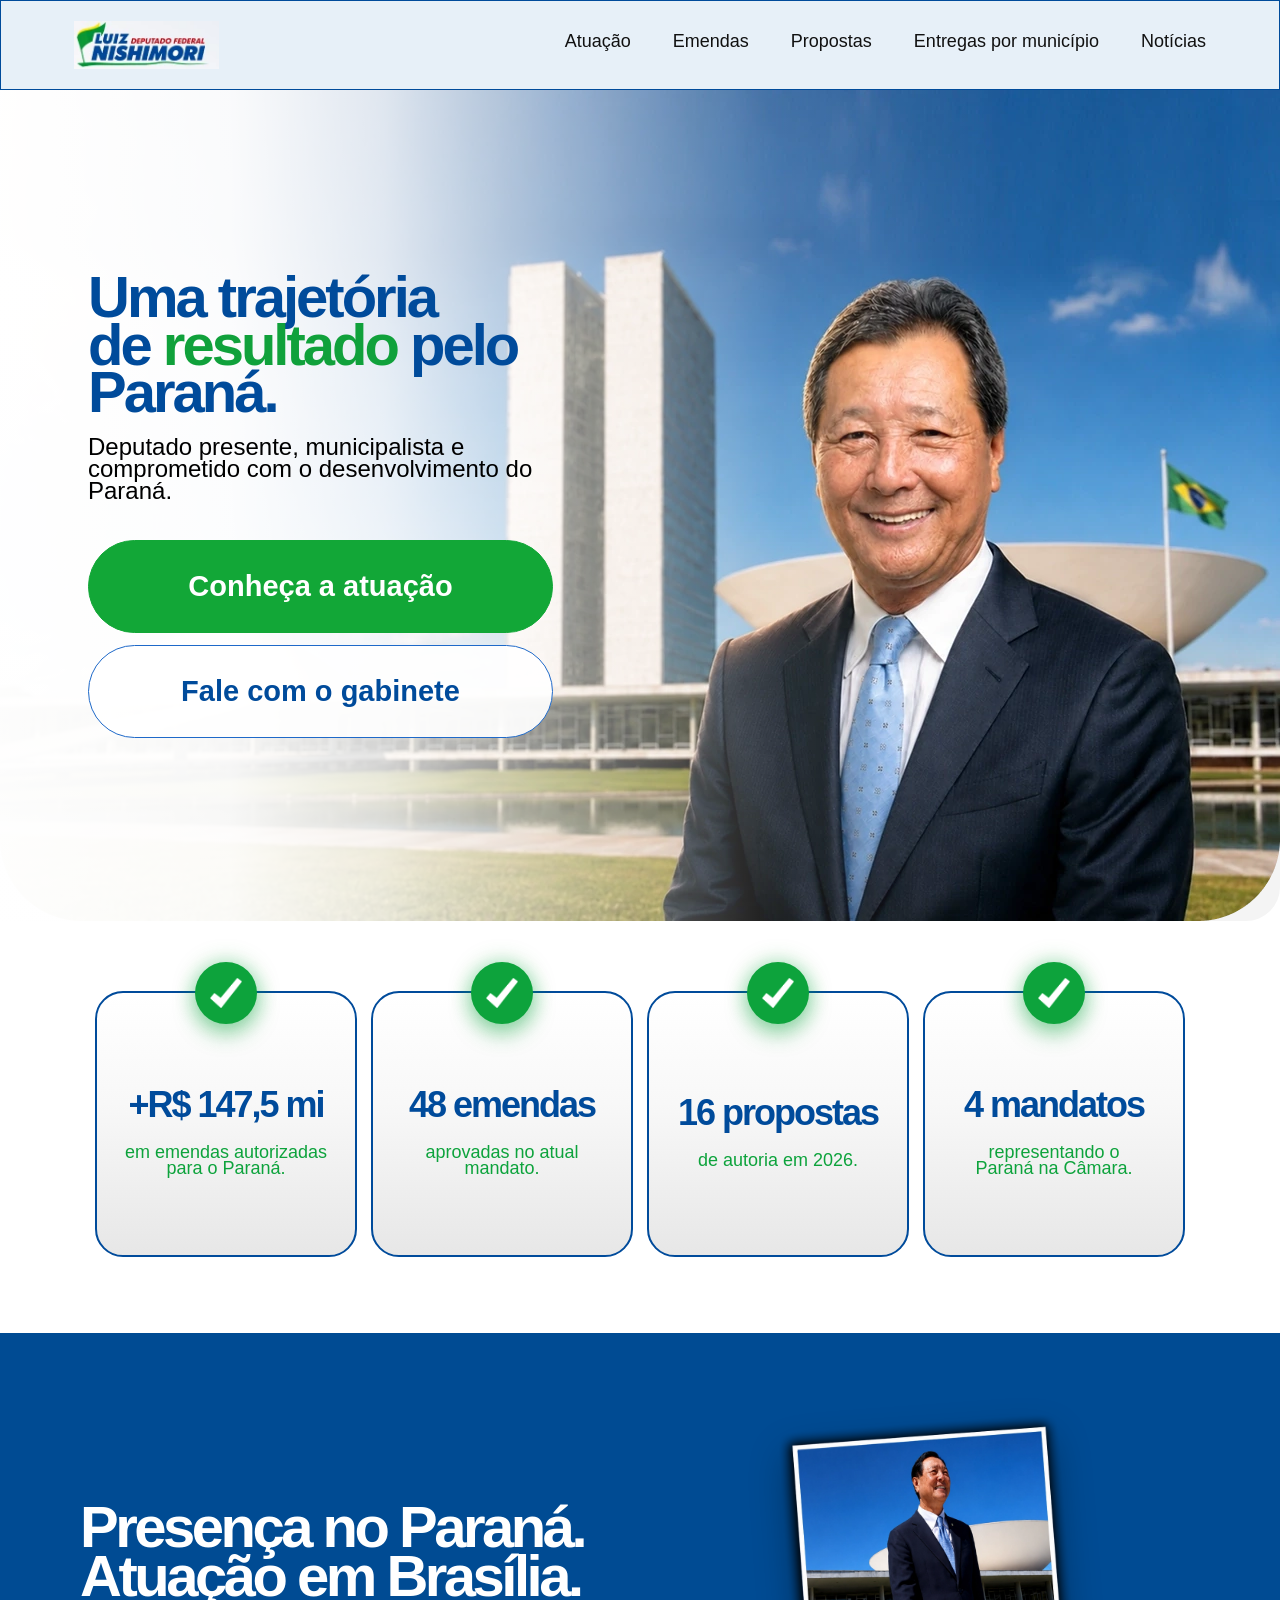
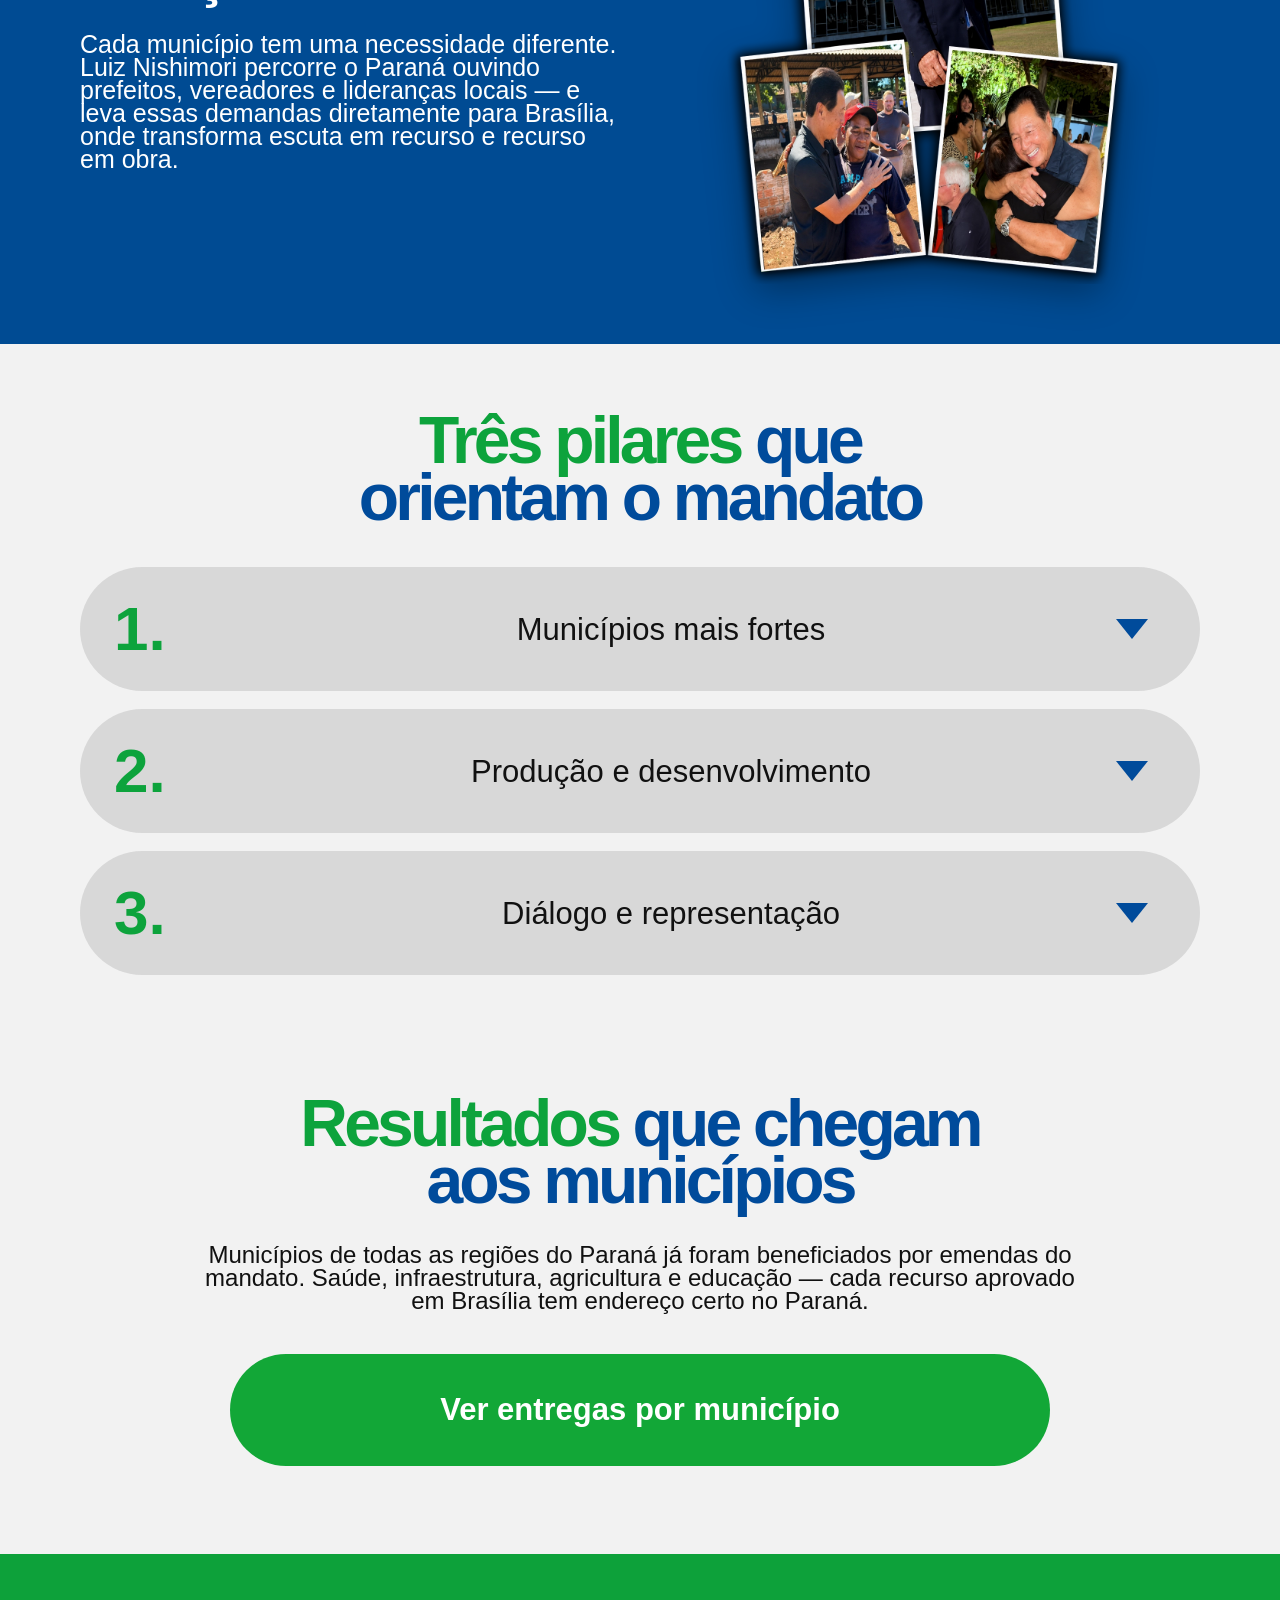
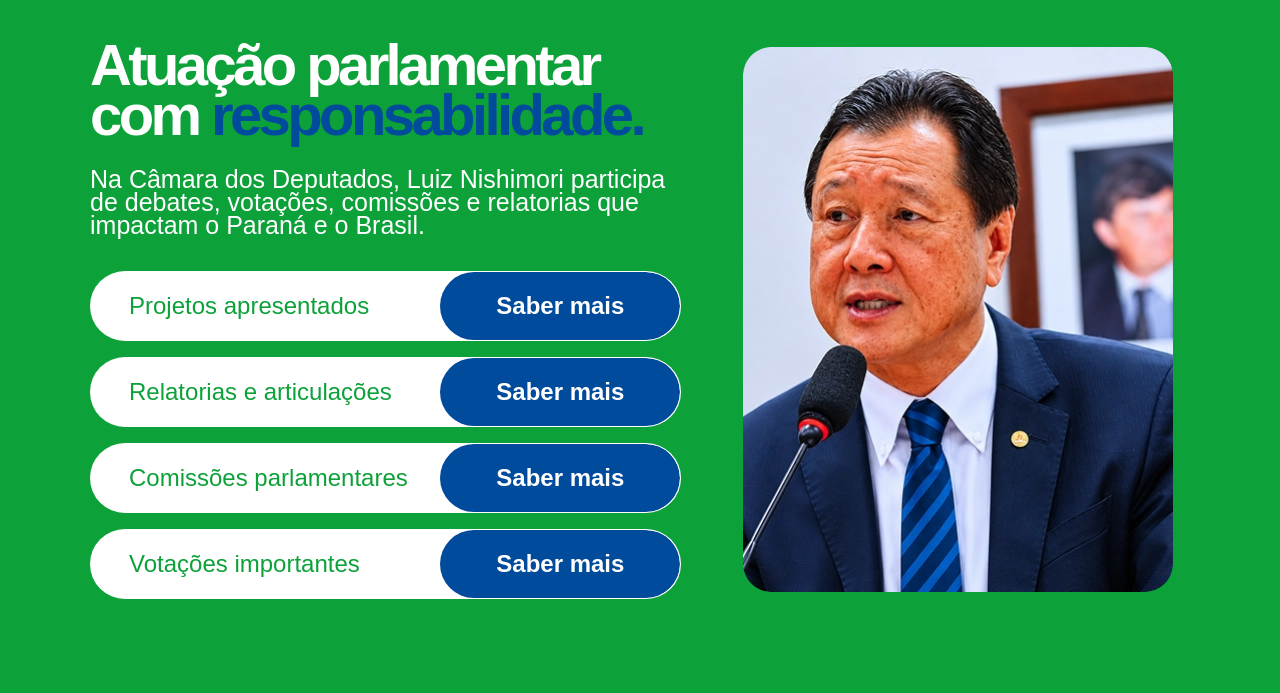
==== commit 075873e8: "Update index.html" ====
--- a/docs/index.html
+++ b/docs/index.html
@@ -1429,7 +1429,7 @@
     </div>
 
     <div class="parliament-image parliament-reveal-right" style="--delay: 180ms;">
-      <img src="assets/img/atuacao-parlamentar.webp" alt="Luiz Nishimori em atuação parlamentar">
+      <img src="assets/img/FOTO 2 LUIS NISHIMORI.webp" alt="Luiz Nishimori em atuação parlamentar">
     </div>
 
   </div>
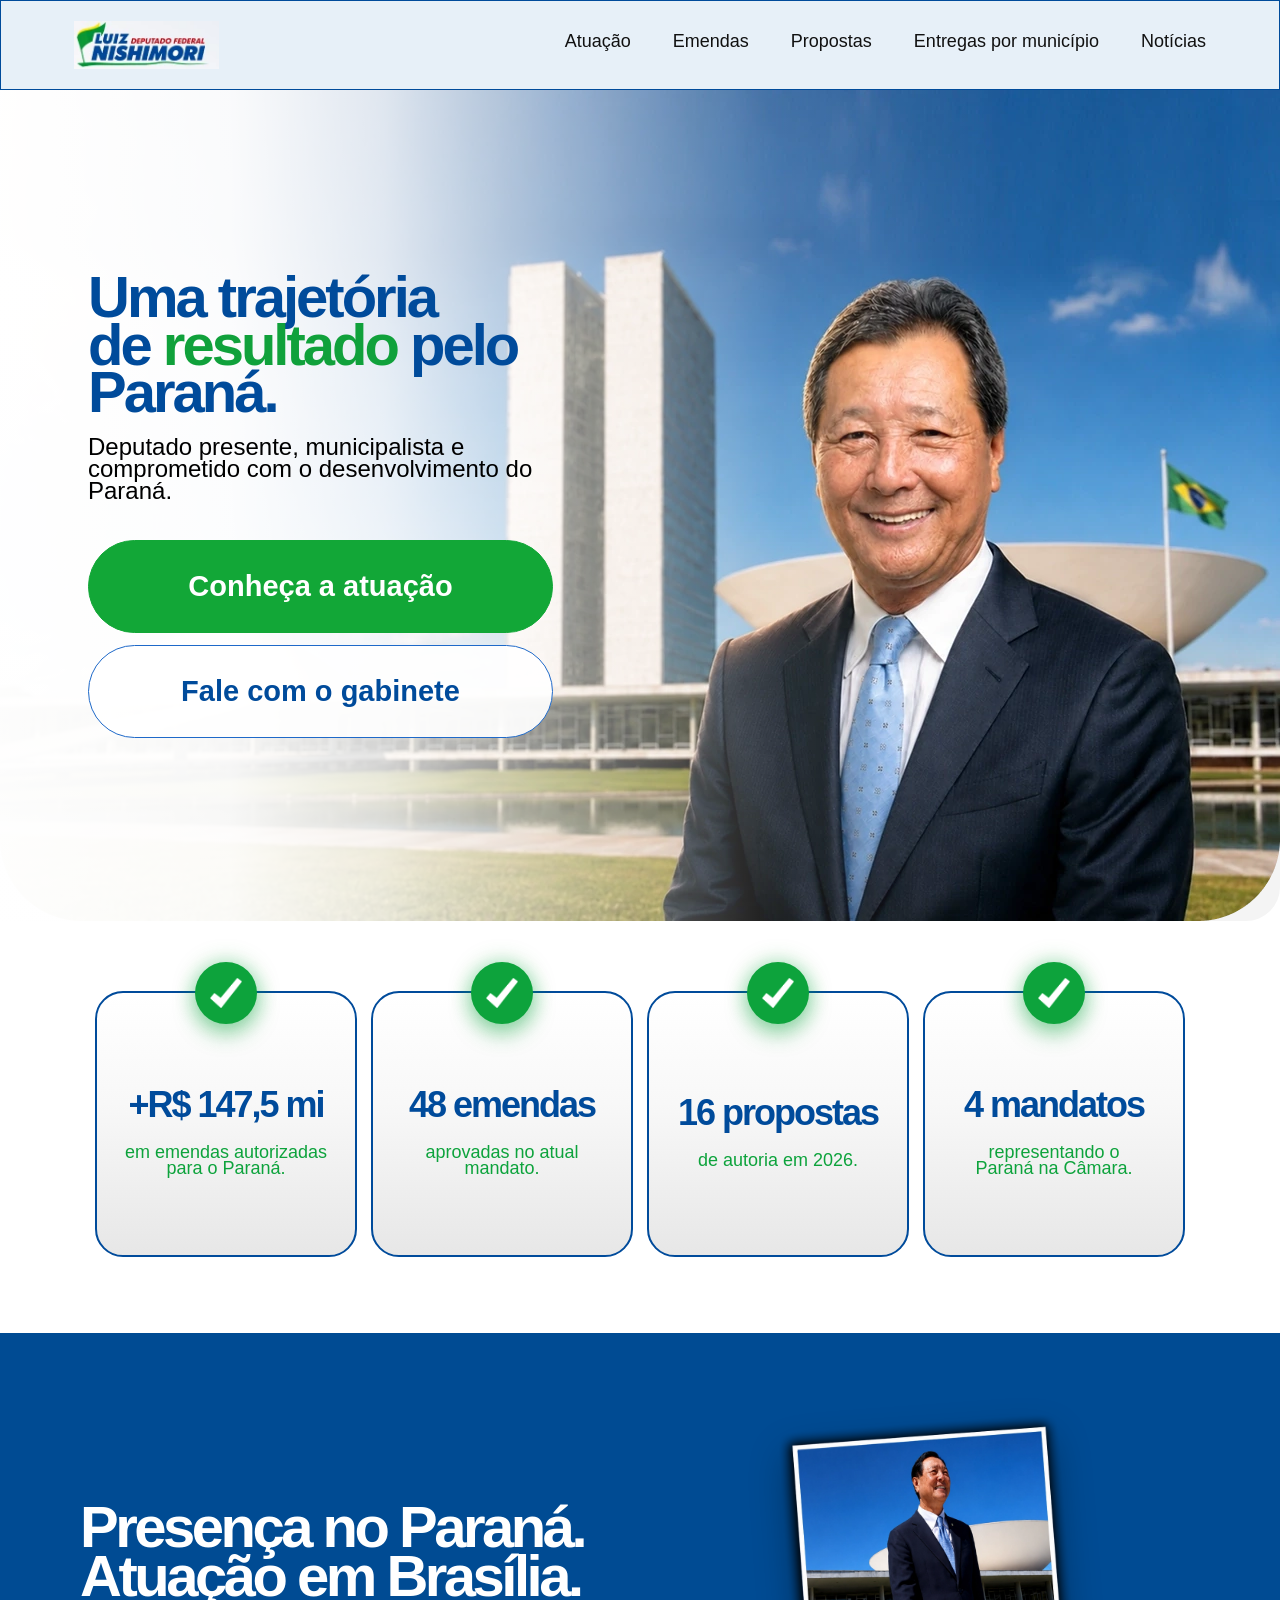
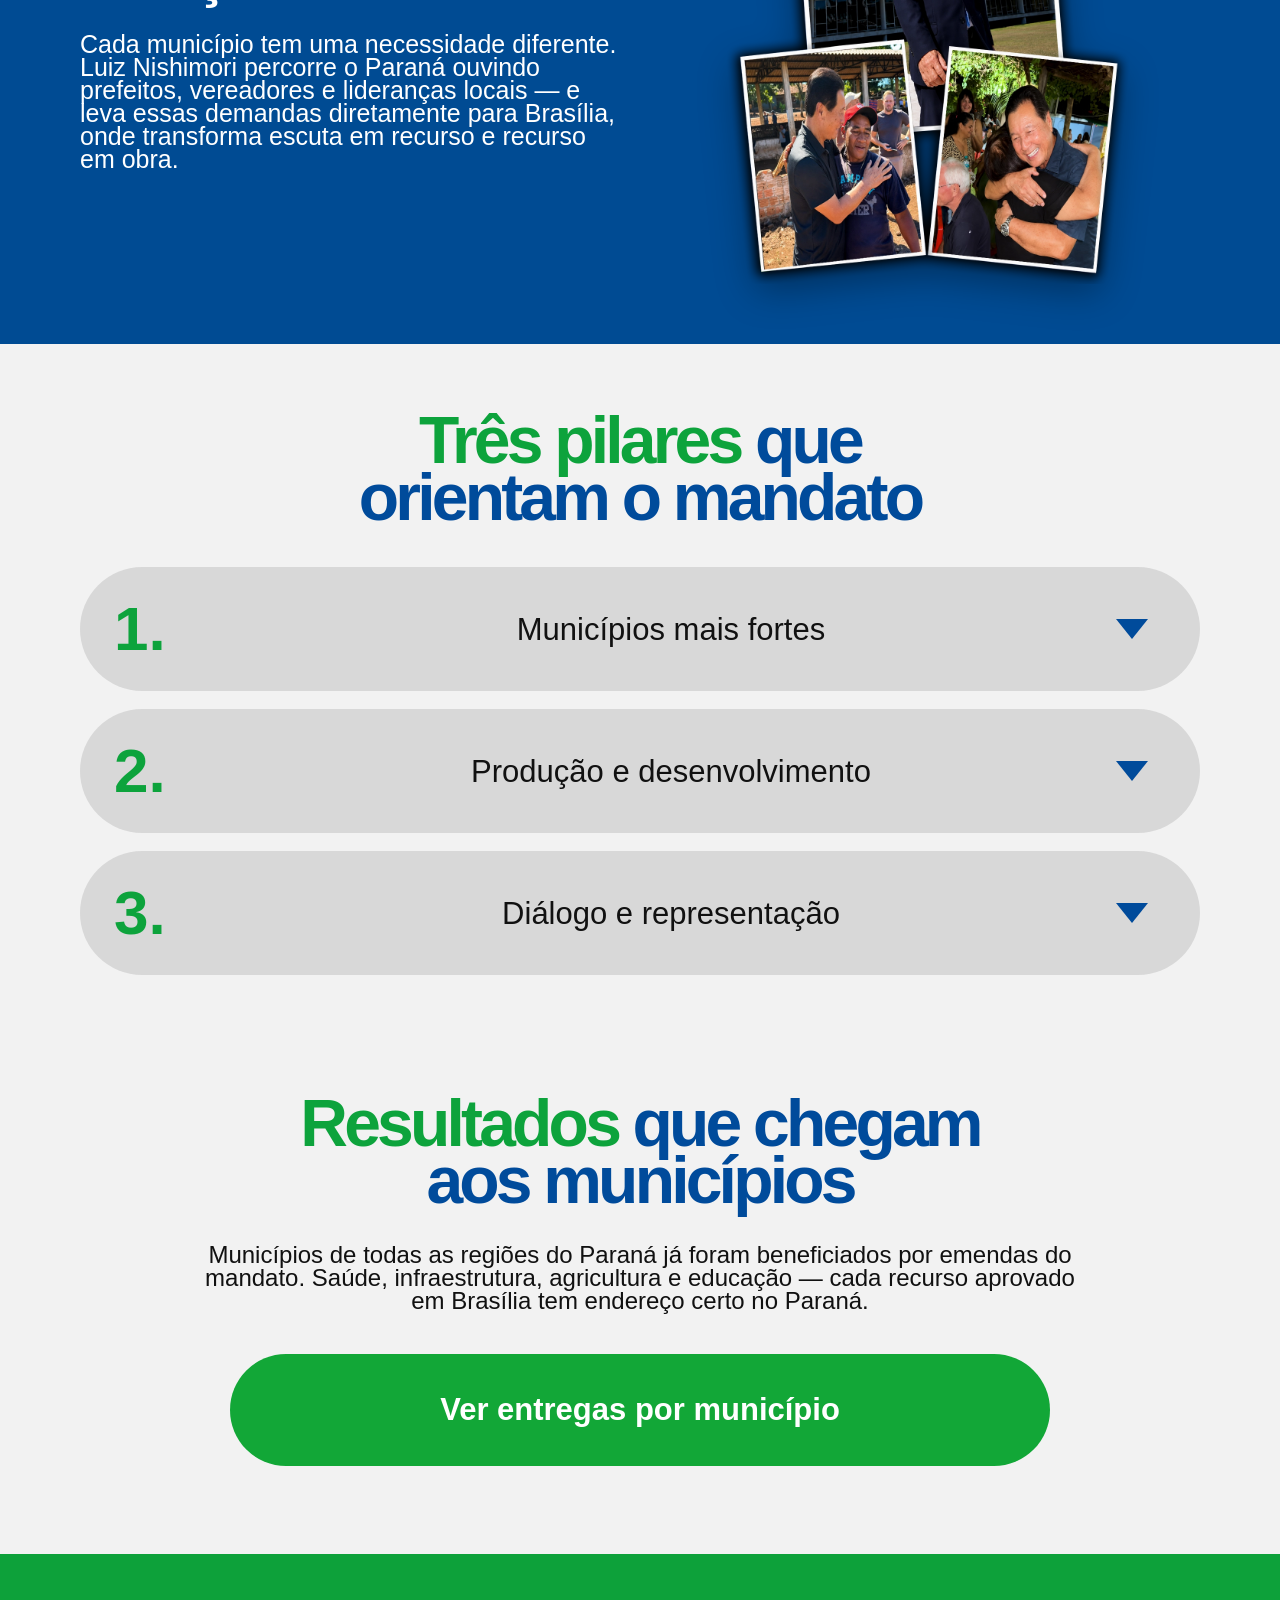
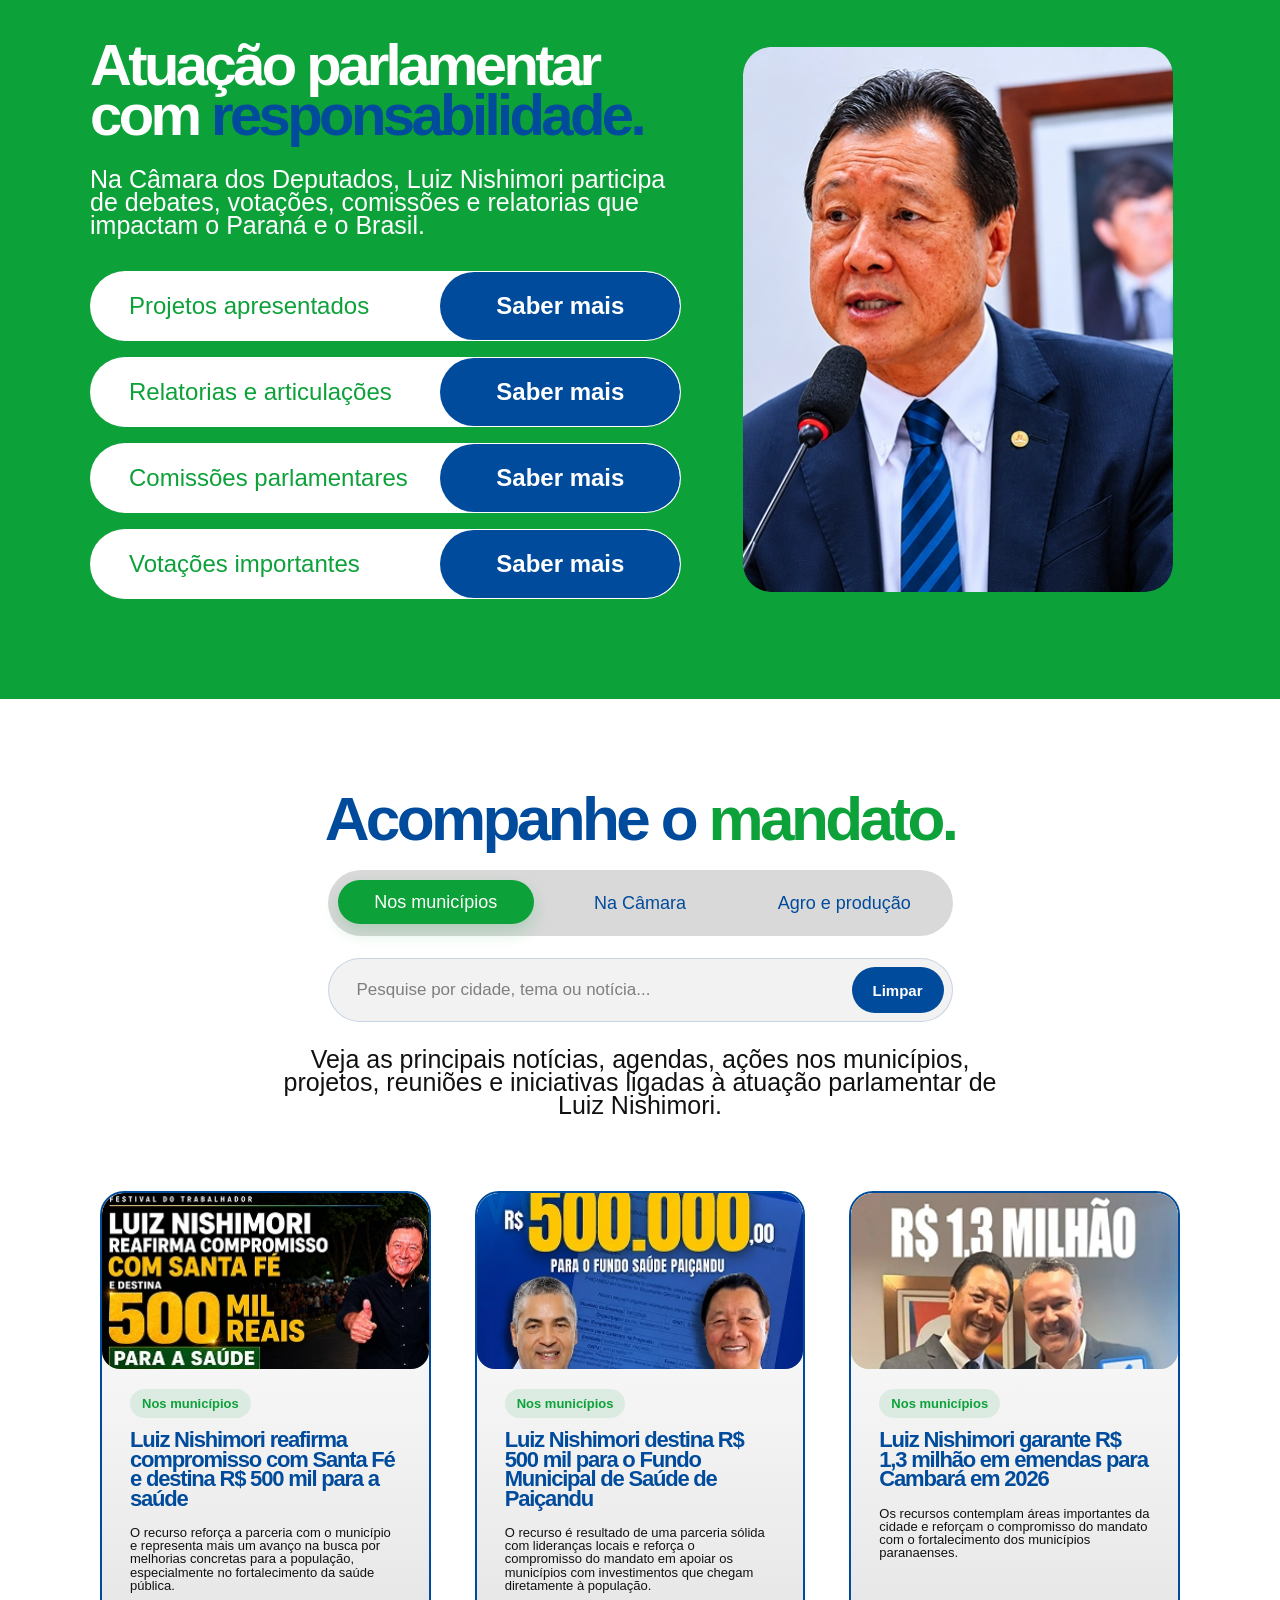
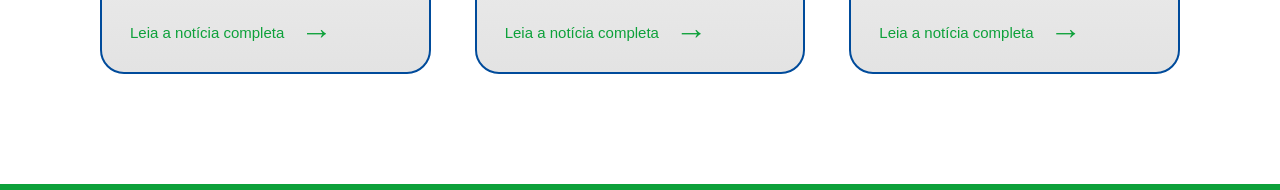
==== commit 0c347016: "Update index.html" ====
--- a/docs/index.html
+++ b/docs/index.html
@@ -1779,3 +1779,635 @@
     parliamentObserver.observe(item);
   });
 </script>
+<section class="mandate-blog-section" id="noticias">
+  <div class="mandate-blog-container">
+
+    <div class="mandate-blog-header">
+      <h2>
+        Acompanhe o <span>mandato.</span>
+      </h2>
+
+      <div class="mandate-category-bar" aria-label="Categorias de notícias">
+        <button class="mandate-category-btn active" type="button" data-category="municipios">
+          Nos municípios
+        </button>
+
+        <button class="mandate-category-btn" type="button" data-category="camara">
+          Na Câmara
+        </button>
+
+        <button class="mandate-category-btn" type="button" data-category="agro">
+          Agro e produção
+        </button>
+      </div>
+
+      <div class="mandate-search-area">
+        <input 
+          type="search" 
+          id="mandateSearchInput" 
+          placeholder="Pesquise por cidade, tema ou notícia..."
+          aria-label="Pesquisar notícias do mandato"
+        >
+
+        <button type="button" id="mandateClearSearch">
+          Limpar
+        </button>
+      </div>
+
+      <p>
+        Veja as principais notícias, agendas, ações nos municípios, projetos, reuniões e iniciativas ligadas à atuação parlamentar de Luiz Nishimori.
+      </p>
+    </div>
+
+    <div class="mandate-news-grid" id="mandateNewsGrid"></div>
+
+  </div>
+</section>
+
+<style>
+  .mandate-blog-section {
+    width: 100%;
+    background: #ffffff;
+    padding: 92px 24px 110px;
+    border-top: 6px solid #0da13a;
+    border-bottom: 6px solid #0da13a;
+    overflow: hidden;
+  }
+
+  .mandate-blog-container {
+    width: 100%;
+    max-width: 1080px;
+    margin: 0 auto;
+  }
+
+  .mandate-blog-header {
+    text-align: center;
+    margin-bottom: 74px;
+  }
+
+  .mandate-blog-header h2 {
+    font-size: 62px;
+    line-height: 0.9;
+    font-weight: 900;
+    letter-spacing: -3.6px;
+    color: #004b9b;
+    margin-bottom: 24px;
+  }
+
+  .mandate-blog-header h2 span {
+    color: #0da13a;
+  }
+
+  .mandate-category-bar {
+    width: 100%;
+    max-width: 625px;
+    min-height: 66px;
+    margin: 0 auto 22px;
+    background: #d9d9d9;
+    border-radius: 999px;
+    display: grid;
+    grid-template-columns: repeat(3, 1fr);
+    align-items: center;
+    padding: 10px;
+    gap: 8px;
+  }
+
+  .mandate-category-btn {
+    height: 44px;
+    border: none;
+    background: transparent;
+    border-radius: 999px;
+    font-size: 18px;
+    font-weight: 500;
+    color: #004b9b;
+    cursor: pointer;
+    transition:
+      background 0.25s ease,
+      color 0.25s ease,
+      transform 0.25s ease,
+      box-shadow 0.25s ease;
+  }
+
+  .mandate-category-btn:hover,
+  .mandate-category-btn.active {
+    background: #0da13a;
+    color: #ffffff;
+    transform: translateY(-1px);
+    box-shadow: 0 8px 18px rgba(13, 161, 58, 0.2);
+  }
+
+  .mandate-search-area {
+    width: 100%;
+    max-width: 625px;
+    margin: 0 auto 26px;
+    display: grid;
+    grid-template-columns: 1fr 92px;
+    background: #f2f2f2;
+    border: 1.5px solid rgba(0, 75, 155, 0.18);
+    border-radius: 999px;
+    padding: 8px;
+    transition: border-color 0.25s ease, box-shadow 0.25s ease;
+  }
+
+  .mandate-search-area:focus-within {
+    border-color: #004b9b;
+    box-shadow: 0 10px 26px rgba(0, 75, 155, 0.1);
+  }
+
+  .mandate-search-area input {
+    width: 100%;
+    height: 46px;
+    border: none;
+    outline: none;
+    background: transparent;
+    padding: 0 20px;
+    font-size: 17px;
+    color: #111111;
+  }
+
+  .mandate-search-area input::placeholder {
+    color: rgba(0, 0, 0, 0.48);
+  }
+
+  .mandate-search-area button {
+    border: none;
+    border-radius: 999px;
+    background: #004b9b;
+    color: #ffffff;
+    font-size: 15px;
+    font-weight: 800;
+    cursor: pointer;
+    transition: background 0.25s ease, transform 0.25s ease;
+  }
+
+  .mandate-search-area button:hover {
+    background: #0da13a;
+    transform: translateY(-1px);
+  }
+
+  .mandate-blog-header p {
+    max-width: 760px;
+    margin: 0 auto;
+    font-size: 25px;
+    line-height: 0.92;
+    color: #111111;
+  }
+
+  .mandate-news-grid {
+    width: 100%;
+    display: grid;
+    grid-template-columns: repeat(3, 1fr);
+    gap: 44px;
+  }
+
+  .mandate-card {
+    min-height: 374px;
+    border: 2px solid #004b9b;
+    border-radius: 24px;
+    overflow: hidden;
+    background: linear-gradient(
+      180deg,
+      #ffffff 0%,
+      #f3f3f3 48%,
+      #e3e3e3 100%
+    );
+    display: flex;
+    flex-direction: column;
+    transition:
+      transform 0.32s ease,
+      box-shadow 0.32s ease,
+      border-color 0.32s ease;
+  }
+
+  .mandate-card:hover {
+    transform: translateY(-10px);
+    box-shadow: 0 20px 38px rgba(0, 75, 155, 0.14);
+    border-color: #0da13a;
+  }
+
+  .mandate-card-image {
+    width: 100%;
+    height: 176px;
+    overflow: hidden;
+    border-radius: 20px 20px 18px 18px;
+    background: #d9d9d9;
+  }
+
+  .mandate-card-image img {
+    width: 100%;
+    height: 100%;
+    object-fit: cover;
+    display: block;
+    transition: transform 0.45s ease, filter 0.45s ease;
+  }
+
+  .mandate-card:hover .mandate-card-image img {
+    transform: scale(1.06);
+    filter: saturate(1.08) contrast(1.04);
+  }
+
+  .mandate-card-content {
+    padding: 20px 28px 24px;
+    display: flex;
+    flex-direction: column;
+    flex: 1;
+  }
+
+  .mandate-card-category {
+    width: fit-content;
+    margin-bottom: 12px;
+    padding: 7px 12px;
+    border-radius: 999px;
+    background: rgba(13, 161, 58, 0.1);
+    color: #0da13a;
+    font-size: 13px;
+    font-weight: 800;
+  }
+
+  .mandate-card h3 {
+    font-size: 22px;
+    line-height: 0.88;
+    font-weight: 900;
+    letter-spacing: -1.2px;
+    color: #004b9b;
+    margin-bottom: 18px;
+  }
+
+  .mandate-card p {
+    font-size: 13px;
+    line-height: 1.02;
+    color: #111111;
+    margin-bottom: 24px;
+    flex: 1;
+  }
+
+  .mandate-read-more {
+    position: relative;
+    width: fit-content;
+    display: inline-flex;
+    align-items: center;
+    gap: 16px;
+    color: #0da13a;
+    font-size: 15px;
+    font-weight: 500;
+    margin-top: auto;
+    transition: color 0.25s ease;
+  }
+
+  .mandate-read-more::after {
+    content: "→";
+    font-size: 32px;
+    line-height: 1;
+    transition: transform 0.25s ease;
+  }
+
+  .mandate-card:hover .mandate-read-more {
+    color: #004b9b;
+  }
+
+  .mandate-card:hover .mandate-read-more::after {
+    transform: translateX(8px);
+  }
+
+  .mandate-card-enter {
+    opacity: 0;
+    transform: translateY(42px) scale(0.96);
+    filter: blur(14px);
+    transition:
+      opacity 0.68s ease,
+      transform 0.68s ease,
+      filter 0.68s ease;
+    transition-delay: var(--delay);
+  }
+
+  .mandate-card-enter.is-visible {
+    opacity: 1;
+    transform: translateY(0) scale(1);
+    filter: blur(0);
+  }
+
+  .mandate-empty-state {
+    grid-column: 1 / -1;
+    text-align: center;
+    padding: 60px 24px;
+    border: 2px dashed rgba(0, 75, 155, 0.25);
+    border-radius: 28px;
+    color: #004b9b;
+  }
+
+  .mandate-empty-state h3 {
+    font-size: 30px;
+    line-height: 1;
+    margin-bottom: 12px;
+  }
+
+  .mandate-empty-state p {
+    font-size: 18px;
+    color: #111111;
+  }
+
+  @media (max-width: 1023px) {
+    .mandate-blog-section {
+      padding: 70px 18px 84px;
+    }
+
+    .mandate-blog-container {
+      max-width: 390px;
+    }
+
+    .mandate-blog-header {
+      margin-bottom: 38px;
+    }
+
+    .mandate-blog-header h2 {
+      font-size: 42px;
+      line-height: 0.82;
+      letter-spacing: -2.4px;
+      margin-bottom: 30px;
+    }
+
+    .mandate-category-bar {
+      max-width: 320px;
+      min-height: 66px;
+      margin-bottom: 22px;
+      overflow-x: auto;
+      display: flex;
+      justify-content: flex-start;
+      padding: 10px;
+      scrollbar-width: none;
+    }
+
+    .mandate-category-bar::-webkit-scrollbar {
+      display: none;
+    }
+
+    .mandate-category-btn {
+      min-width: 132px;
+      height: 38px;
+      font-size: 12px;
+      flex: 0 0 auto;
+    }
+
+    .mandate-search-area {
+      max-width: 320px;
+      grid-template-columns: 1fr 74px;
+      margin-bottom: 26px;
+    }
+
+    .mandate-search-area input {
+      height: 42px;
+      font-size: 13px;
+      padding: 0 14px;
+    }
+
+    .mandate-search-area button {
+      font-size: 12px;
+    }
+
+    .mandate-blog-header p {
+      display: none;
+    }
+
+    .mandate-news-grid {
+      grid-template-columns: 1fr;
+      gap: 28px;
+    }
+
+    .mandate-card {
+      min-height: 394px;
+      border-radius: 26px;
+    }
+
+    .mandate-card-image {
+      height: 185px;
+      border-radius: 24px 24px 18px 18px;
+    }
+
+    .mandate-card-content {
+      padding: 28px 22px 26px;
+    }
+
+    .mandate-card-category {
+      font-size: 12px;
+      margin-bottom: 14px;
+    }
+
+    .mandate-card h3 {
+      font-size: 22px;
+      line-height: 0.9;
+      letter-spacing: -1.2px;
+      margin-bottom: 20px;
+    }
+
+    .mandate-card p {
+      font-size: 12px;
+      line-height: 1.05;
+      margin-bottom: 26px;
+    }
+
+    .mandate-read-more {
+      font-size: 15px;
+    }
+  }
+
+  @media (max-width: 380px) {
+    .mandate-blog-header h2 {
+      font-size: 39px;
+    }
+
+    .mandate-card h3 {
+      font-size: 20px;
+    }
+
+    .mandate-card-image {
+      height: 172px;
+    }
+  }
+</style>
+
+<script>
+  const mandateNewsData = {
+    municipios: [
+      {
+        category: "Nos municípios",
+        image: "assets/img/FOTO 1 CATEGORIA NOS MUNICIPIOS.webp",
+        title: "Luiz Nishimori reafirma compromisso com Santa Fé e destina R$ 500 mil para a saúde",
+        text: "O recurso reforça a parceria com o município e representa mais um avanço na busca por melhorias concretas para a população, especialmente no fortalecimento da saúde pública.",
+        link: "#"
+      },
+      {
+        category: "Nos municípios",
+        image: "assets/img/FOTO 2 CATEGORIA NOS MUNICIPIOS.webp",
+        title: "Luiz Nishimori destina R$ 500 mil para o Fundo Municipal de Saúde de Paiçandu",
+        text: "O recurso é resultado de uma parceria sólida com lideranças locais e reforça o compromisso do mandato em apoiar os municípios com investimentos que chegam diretamente à população.",
+        link: "#"
+      },
+      {
+        category: "Nos municípios",
+        image: "assets/img/FOTO 3 CATEGORIA NOS MUNICIPIOS.webp",
+        title: "Luiz Nishimori garante R$ 1,3 milhão em emendas para Cambará em 2026",
+        text: "Os recursos contemplam áreas importantes da cidade e reforçam o compromisso do mandato com o fortalecimento dos municípios paranaenses.",
+        link: "#"
+      }
+    ],
+
+    camara: [
+      {
+        category: "Na Câmara",
+        image: "assets/img/FOTO 2 LUIS NISHIMORI.webp",
+        title: "Nishimori é eleito presidente da Comissão de Agricultura da Câmara",
+        text: "Em seu quarto mandato como deputado federal, Luiz Nishimori foi eleito presidente da Comissão de Agricultura, Pecuária, Abastecimento e Desenvolvimento Rural da Câmara dos Deputados.",
+        link: "#"
+      },
+      {
+        category: "Na Câmara",
+        image: "assets/img/FOTO 2 CATEGORIA NA CAMARA.webp",
+        title: "Comissão de Agricultura ouve produtores rurais na Expoingá 2026",
+        text: "Pela primeira vez, uma reunião oficial da Comissão de Agricultura da Câmara foi realizada na Expoingá, aproximando o debate parlamentar do setor produtivo.",
+        link: "#"
+      },
+      {
+        category: "Na Câmara",
+        image: "assets/img/FOTO 3 CATEGORIA NA CAMARA.webp",
+        title: "Paranavaí é apresentada à Câmara como o melhor lugar do Brasil para nascer",
+        text: "A conquista foi apresentada na Câmara dos Deputados por convite de Nishimori, destacando o município como referência nacional.",
+        link: "#"
+      }
+    ],
+
+    agro: [
+      {
+        category: "Agro e produção",
+        image: "assets/img/FOTO 2 CATEGORIA NA CAMARA.webp",
+        title: "Produtores rurais ganham espaço em debate nacional na Comissão de Agricultura",
+        text: "O mandato fortalece o diálogo com o setor produtivo, ouvindo demandas e levando temas importantes do campo para Brasília.",
+        link: "#"
+      },
+      {
+        category: "Agro e produção",
+        image: "assets/img/FOTO 2 LUIS NISHIMORI.webp",
+        title: "Atuação parlamentar fortalece o agro e o desenvolvimento do Paraná",
+        text: "Na Câmara, Nishimori atua em pautas ligadas à produção, infraestrutura, inovação e fortalecimento dos municípios paranaenses.",
+        link: "#"
+      },
+      {
+        category: "Agro e produção",
+        image: "assets/img/FOTO 3 CATEGORIA NA CAMARA.webp",
+        title: "Paraná produtivo é destaque em agendas e articulações em Brasília",
+        text: "O trabalho parlamentar conecta lideranças, produtores e municípios para transformar demandas em ações e resultados concretos.",
+        link: "#"
+      }
+    ]
+  };
+
+  const mandateGrid = document.getElementById("mandateNewsGrid");
+  const mandateCategoryButtons = document.querySelectorAll(".mandate-category-btn");
+  const mandateSearchInput = document.getElementById("mandateSearchInput");
+  const mandateClearSearch = document.getElementById("mandateClearSearch");
+
+  let currentMandateCategory = "municipios";
+
+  function getAllMandateNews() {
+    return [
+      ...mandateNewsData.municipios,
+      ...mandateNewsData.camara,
+      ...mandateNewsData.agro
+    ];
+  }
+
+  function renderMandateNews(newsList) {
+    mandateGrid.innerHTML = "";
+
+    if (!newsList.length) {
+      mandateGrid.innerHTML = `
+        <div class="mandate-empty-state">
+          <h3>Nenhuma notícia encontrada</h3>
+          <p>Tente pesquisar por cidade, área ou palavra-chave do mandato.</p>
+        </div>
+      `;
+      return;
+    }
+
+    newsList.forEach(function (news, index) {
+      const card = document.createElement("article");
+      card.className = "mandate-card mandate-card-enter";
+      card.style.setProperty("--delay", `${index * 130}ms`);
+
+      card.innerHTML = `
+        <div class="mandate-card-image">
+          <img src="${news.image}" alt="${news.title}">
+        </div>
+
+        <div class="mandate-card-content">
+          <span class="mandate-card-category">${news.category}</span>
+
+          <h3>${news.title}</h3>
+
+          <p>${news.text}</p>
+
+          <a href="${news.link}" class="mandate-read-more">
+            Leia a notícia completa
+          </a>
+        </div>
+      `;
+
+      mandateGrid.appendChild(card);
+    });
+
+    requestAnimationFrame(function () {
+      document.querySelectorAll(".mandate-card-enter").forEach(function (card) {
+        card.classList.add("is-visible");
+      });
+    });
+  }
+
+  function setMandateCategory(category) {
+    currentMandateCategory = category;
+    mandateSearchInput.value = "";
+
+    mandateCategoryButtons.forEach(function (button) {
+      button.classList.toggle("active", button.dataset.category === category);
+    });
+
+    renderMandateNews(mandateNewsData[category]);
+  }
+
+  mandateCategoryButtons.forEach(function (button) {
+    button.addEventListener("mouseenter", function () {
+      if (window.innerWidth > 1023) {
+        setMandateCategory(button.dataset.category);
+      }
+    });
+
+    button.addEventListener("click", function () {
+      setMandateCategory(button.dataset.category);
+    });
+  });
+
+  mandateSearchInput.addEventListener("input", function () {
+    const searchTerm = mandateSearchInput.value.trim().toLowerCase();
+
+    if (!searchTerm) {
+      renderMandateNews(mandateNewsData[currentMandateCategory]);
+      return;
+    }
+
+    const filteredNews = getAllMandateNews().filter(function (news) {
+      return (
+        news.title.toLowerCase().includes(searchTerm) ||
+        news.text.toLowerCase().includes(searchTerm) ||
+        news.category.toLowerCase().includes(searchTerm)
+      );
+    });
+
+    renderMandateNews(filteredNews);
+  });
+
+  mandateClearSearch.addEventListener("click", function () {
+    mandateSearchInput.value = "";
+    renderMandateNews(mandateNewsData[currentMandateCategory]);
+    mandateSearchInput.focus();
+  });
+
+  renderMandateNews(mandateNewsData[currentMandateCategory]);
+</script>
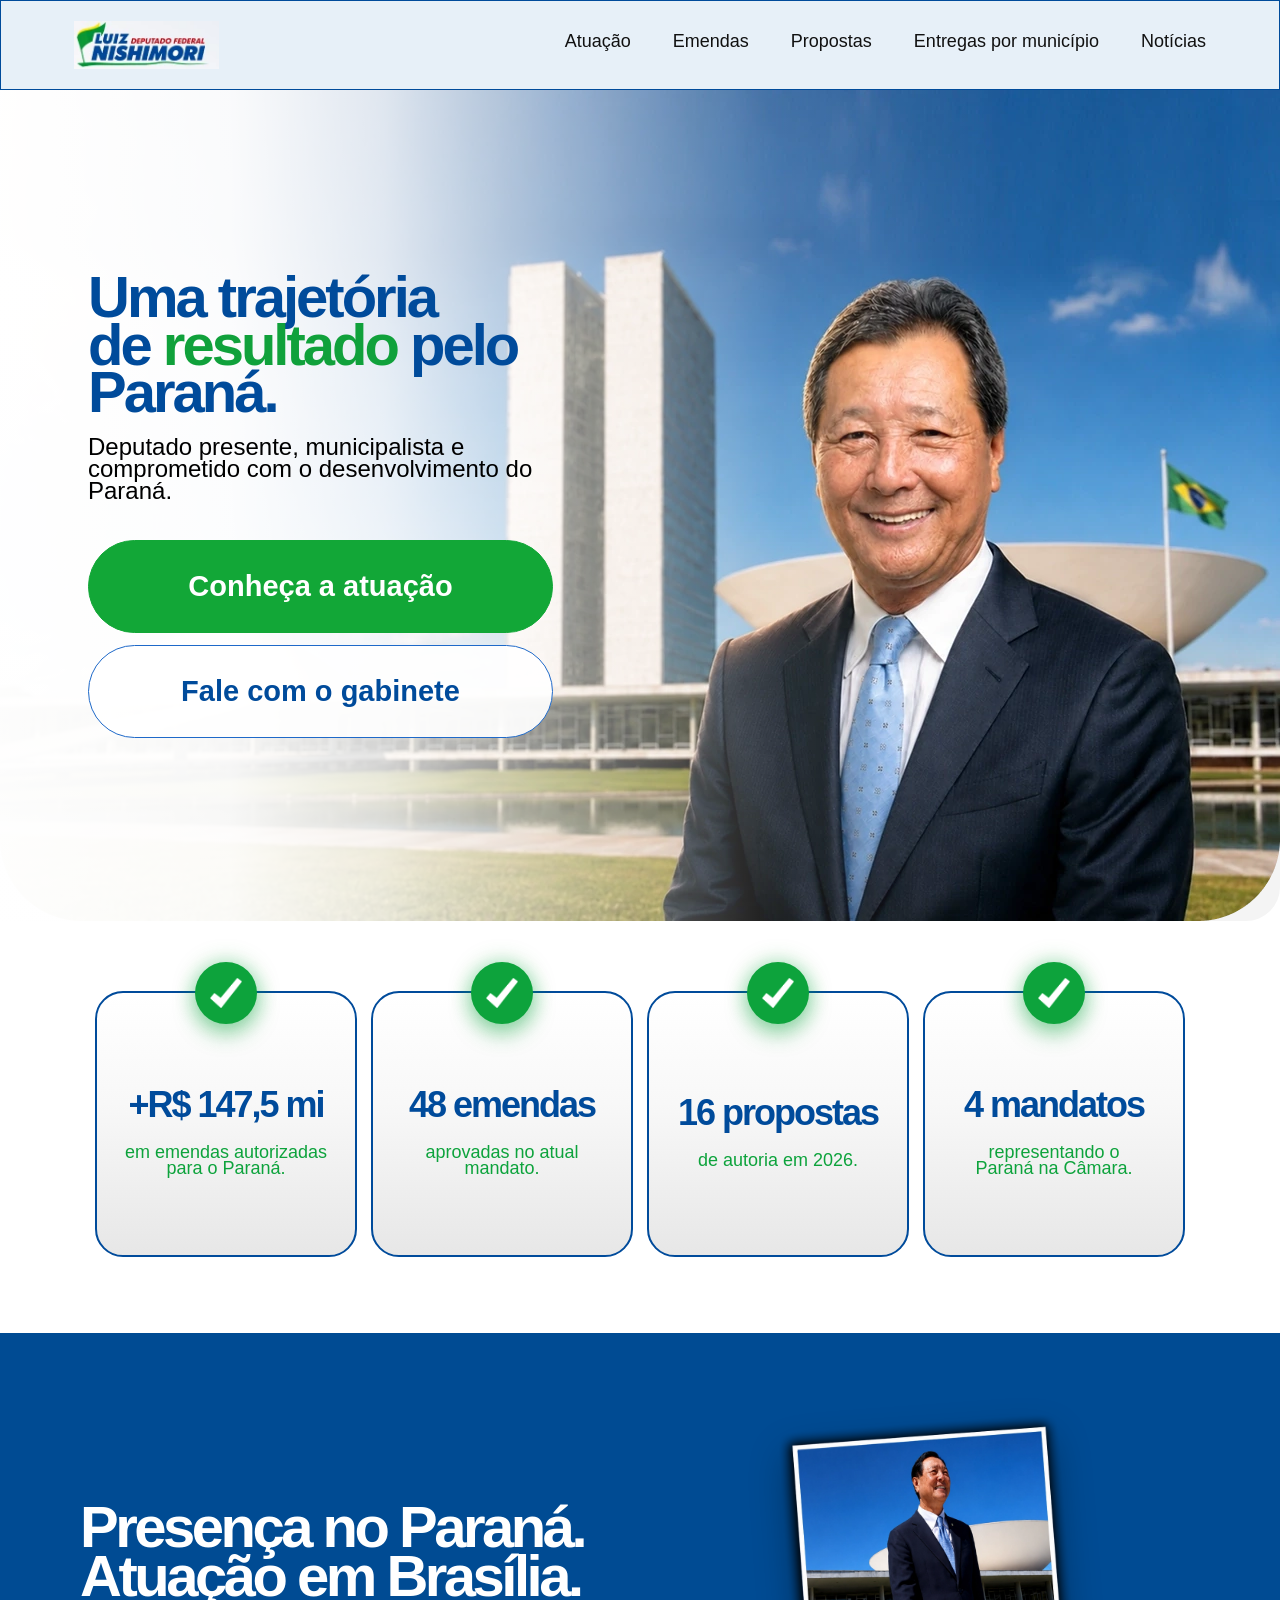
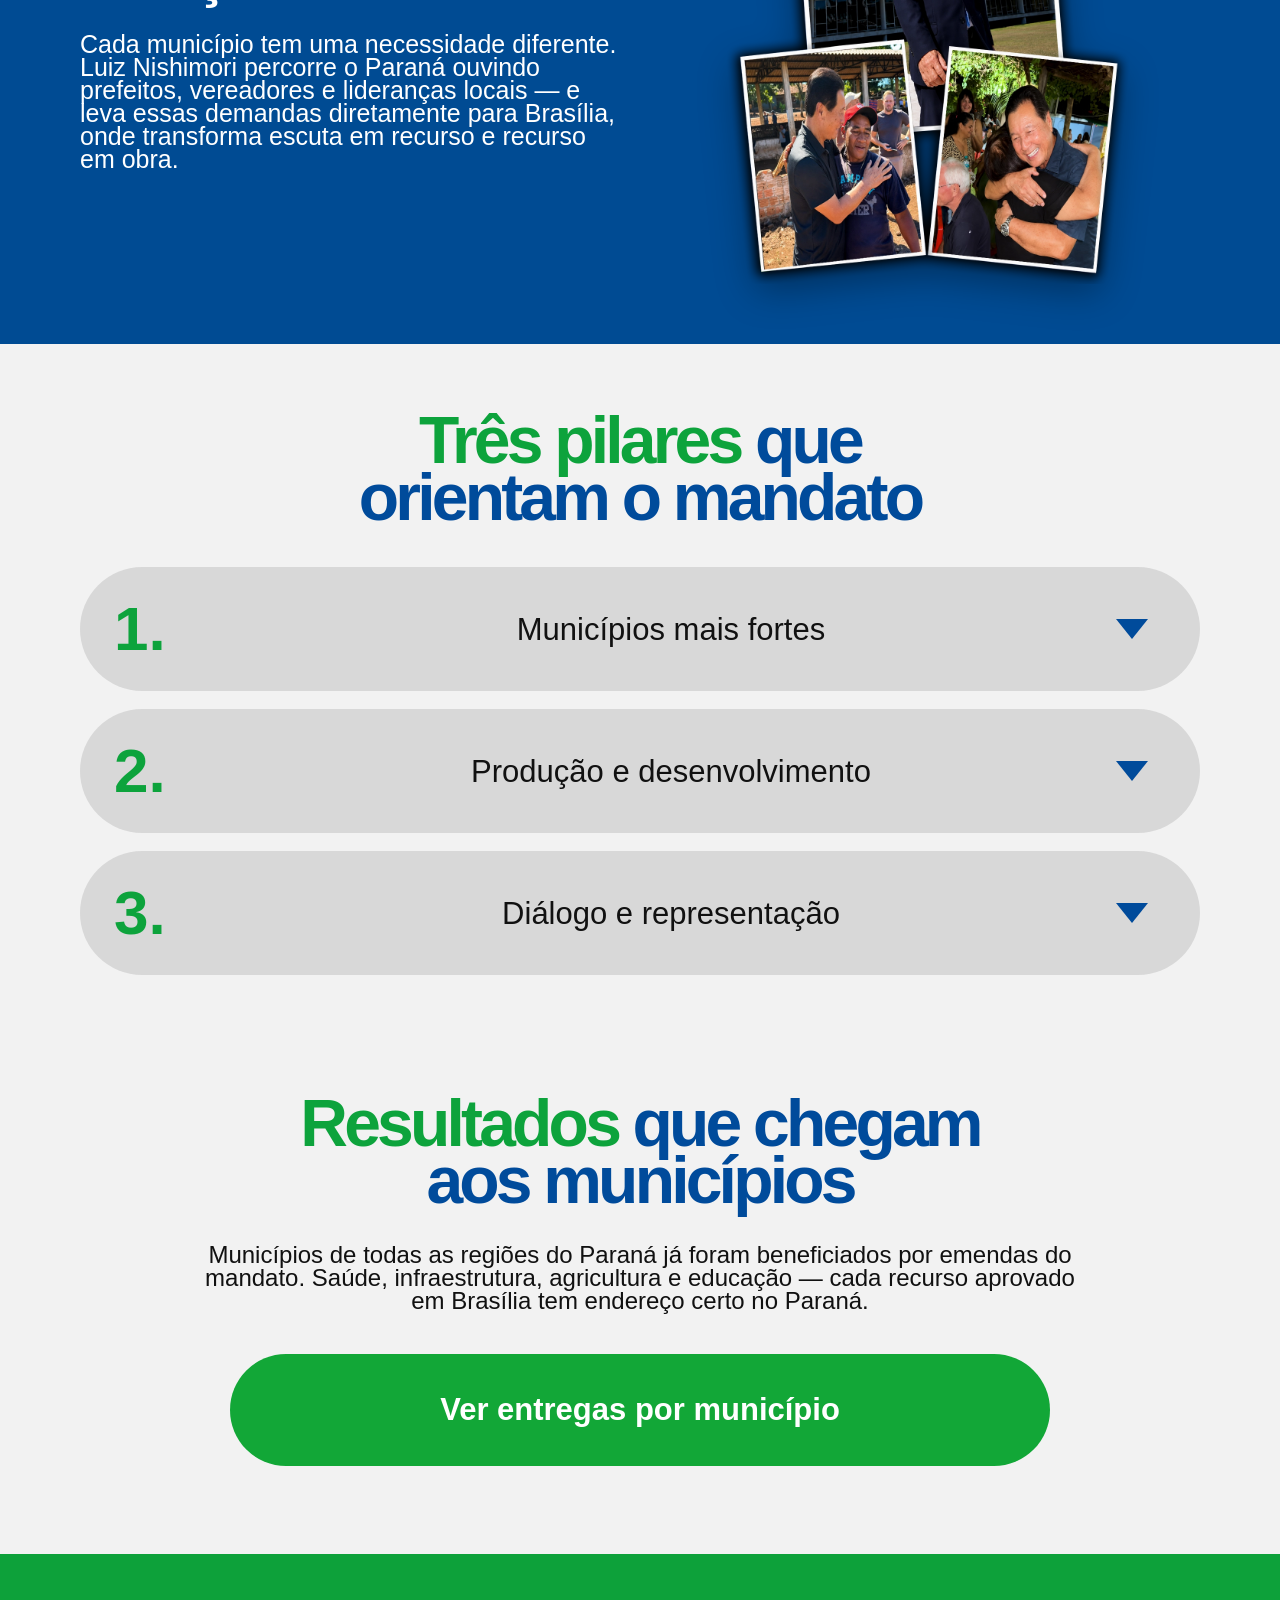
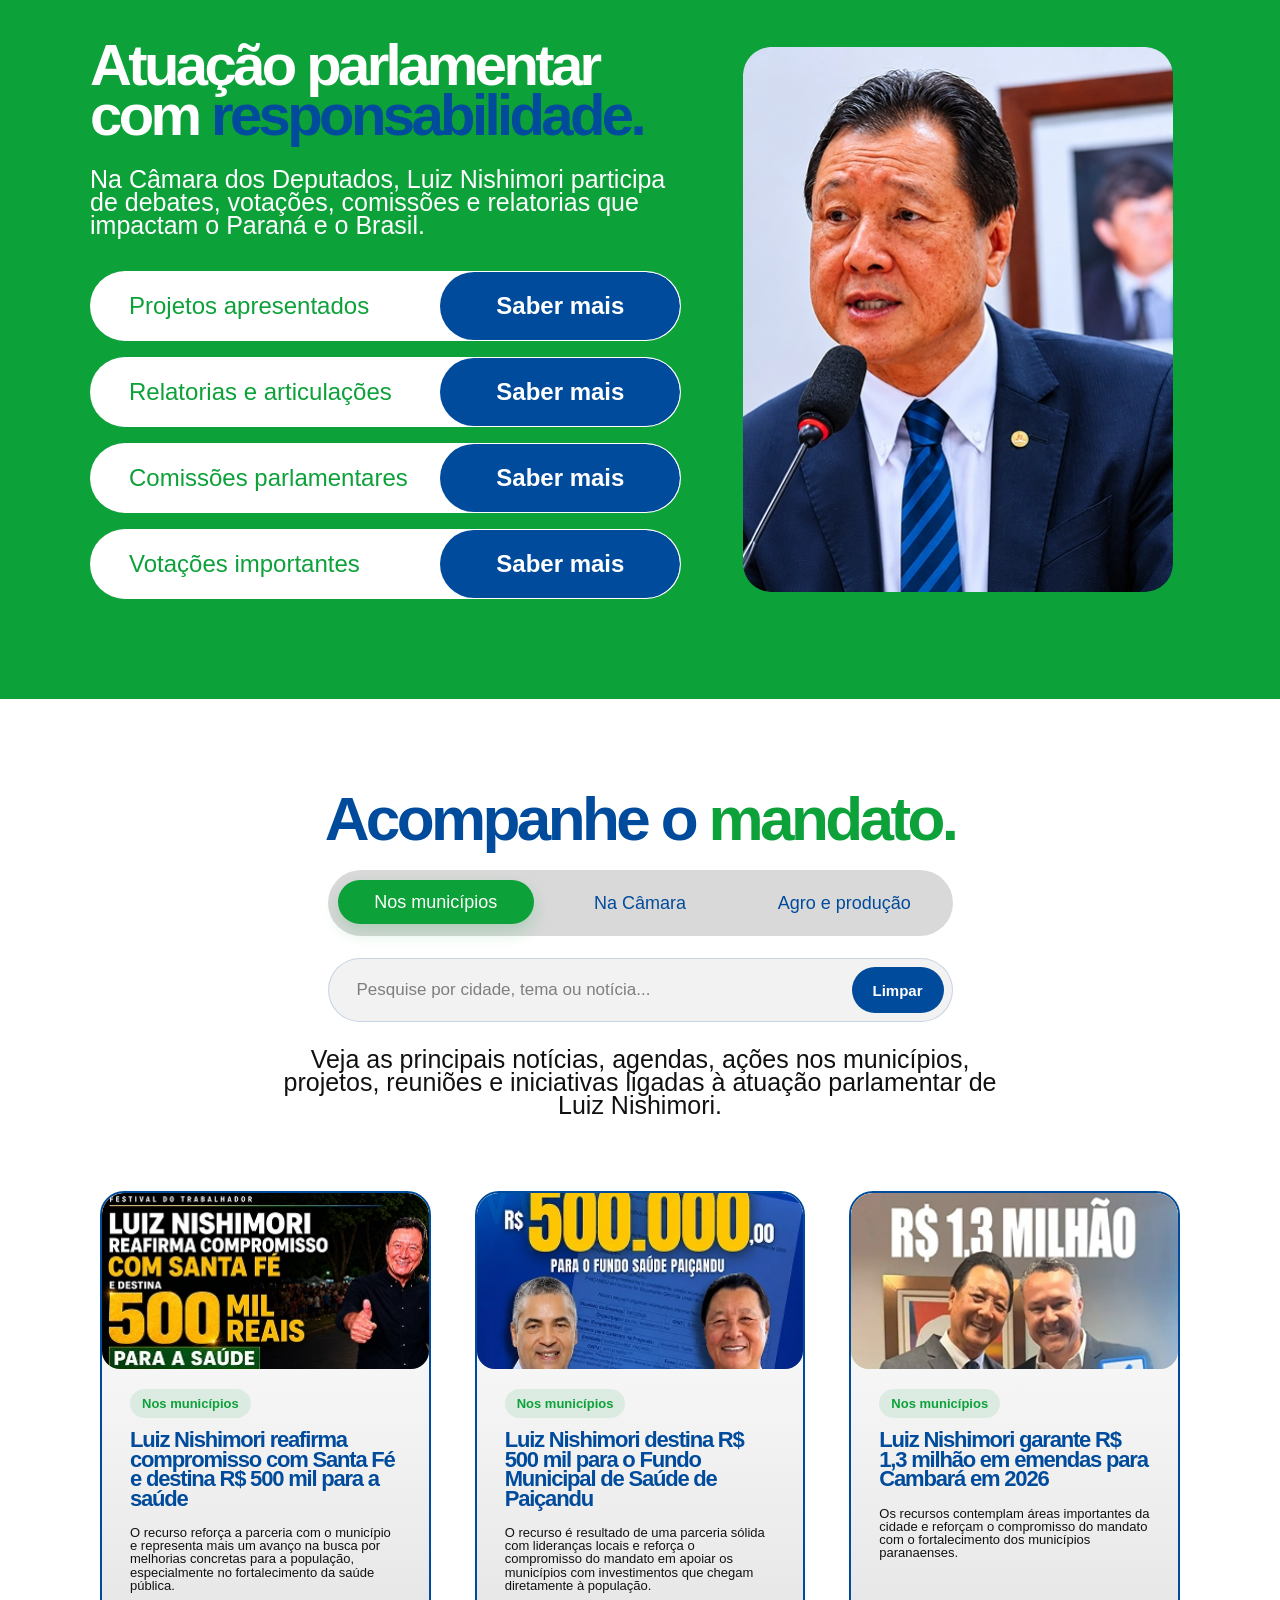
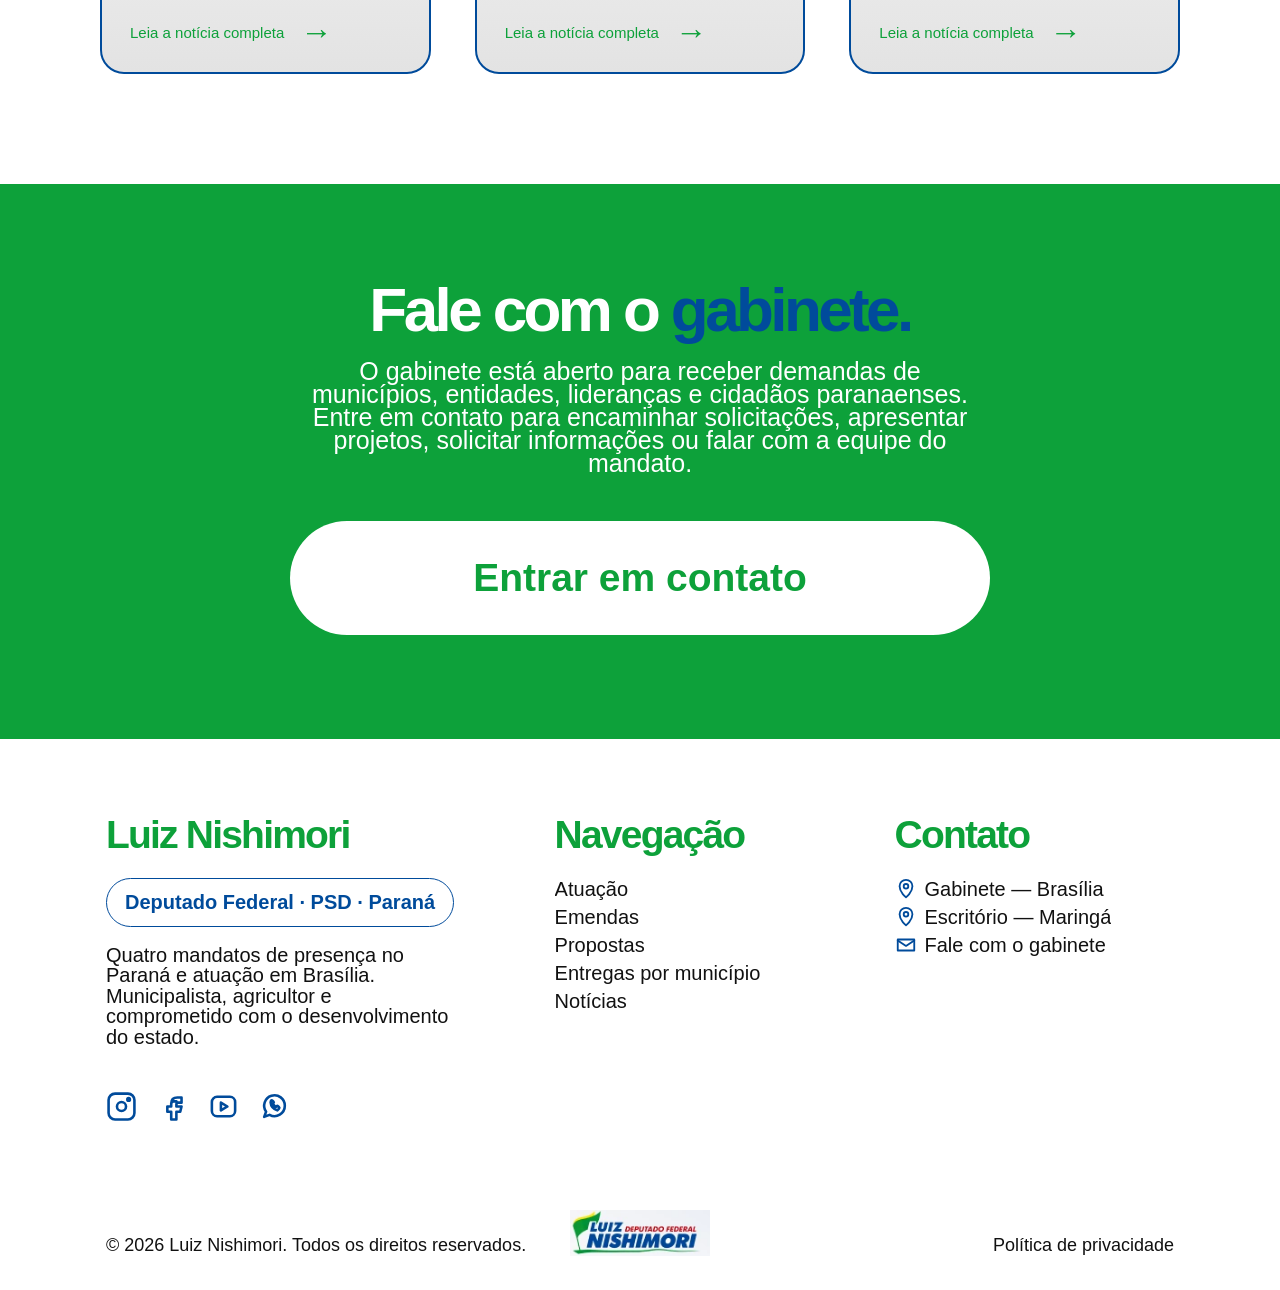
==== commit f0caa3ce: "Update index.html" ====
--- a/docs/index.html
+++ b/docs/index.html
@@ -2411,3 +2411,657 @@
 
   renderMandateNews(mandateNewsData[currentMandateCategory]);
 </script>
+<section class="final-cta-section" id="gabinete">
+  <div class="final-cta-container final-reveal">
+    <h2>
+      Fale com o <span>gabinete.</span>
+    </h2>
+
+    <p>
+      O gabinete está aberto para receber demandas de municípios, entidades, lideranças e cidadãos paranaenses.
+      Entre em contato para encaminhar solicitações, apresentar projetos, solicitar informações ou falar com a equipe do mandato.
+    </p>
+
+    <a href="#contato" class="final-cta-button">
+      Entrar em contato
+    </a>
+  </div>
+</section>
+
+<footer class="site-footer" id="contato">
+  <div class="footer-container">
+
+    <div class="footer-column footer-about footer-reveal-left" style="--delay: 0ms;">
+      <h3>Luiz Nishimori</h3>
+
+      <span class="footer-badge">
+        Deputado Federal · PSD · Paraná
+      </span>
+
+      <p>
+        Quatro mandatos de presença no Paraná e atuação em Brasília. Municipalista, agricultor e comprometido com o desenvolvimento do estado.
+      </p>
+
+      <div class="footer-social desktop-social">
+        <a href="#" aria-label="Instagram">
+          <svg viewBox="0 0 24 24"><path d="M7 2h10a5 5 0 0 1 5 5v10a5 5 0 0 1-5 5H7a5 5 0 0 1-5-5V7a5 5 0 0 1 5-5Z"/><circle cx="12" cy="12" r="3.5"/><circle cx="17.5" cy="6.5" r="1"/></svg>
+        </a>
+
+        <a href="#" aria-label="Facebook">
+          <svg viewBox="0 0 24 24"><path d="M15 8h-2a2 2 0 0 0-2 2v2H8v4h3v6h4v-6h3l1-4h-4v-1.5c0-.8.4-1.5 1.4-1.5H19V5h-3.2C12.6 5 11 6.8 11 9.7V12"/></svg>
+        </a>
+
+        <a href="#" aria-label="YouTube">
+          <svg viewBox="0 0 24 24"><path d="M3 8.5a4 4 0 0 1 4-4h10a4 4 0 0 1 4 4v7a4 4 0 0 1-4 4H7a4 4 0 0 1-4-4Z"/><path d="M10 9l5 3-5 3Z"/></svg>
+        </a>
+
+        <a href="#" aria-label="WhatsApp">
+          <svg viewBox="0 0 24 24"><path d="M20 11.5a8 8 0 0 1-11.8 7L4 20l1.5-4A8 8 0 1 1 20 11.5Z"/><path d="M9 8.8c.2 3 2.2 5.1 5.2 6.2l1.3-1.3c.3-.3.3-.8 0-1.1l-.8-.8c-.3-.3-.7-.3-1 0l-.5.5c-1.1-.5-2-1.4-2.5-2.5l.5-.5c.3-.3.3-.7 0-1l-.8-.8c-.3-.3-.8-.3-1.1 0Z"/></svg>
+        </a>
+      </div>
+    </div>
+
+    <div class="footer-column footer-nav footer-reveal-up" style="--delay: 140ms;">
+      <h3>Navegação</h3>
+
+      <nav aria-label="Navegação do rodapé">
+        <a href="#atuacao">Atuação</a>
+        <a href="#emendas">Emendas</a>
+        <a href="#propostas">Propostas</a>
+        <a href="#entregas">Entregas por município</a>
+        <a href="#noticias">Notícias</a>
+      </nav>
+    </div>
+
+    <div class="footer-column footer-contact footer-reveal-right" style="--delay: 280ms;">
+      <h3>Contato</h3>
+
+      <div class="footer-contact-list">
+        <a href="#">
+          <span class="contact-icon">
+            <svg viewBox="0 0 24 24"><path d="M12 21s7-5.2 7-12a7 7 0 1 0-14 0c0 6.8 7 12 7 12Z"/><circle cx="12" cy="9" r="2.5"/></svg>
+          </span>
+          Gabinete — Brasília
+        </a>
+
+        <a href="#">
+          <span class="contact-icon">
+            <svg viewBox="0 0 24 24"><path d="M12 21s7-5.2 7-12a7 7 0 1 0-14 0c0 6.8 7 12 7 12Z"/><circle cx="12" cy="9" r="2.5"/></svg>
+          </span>
+          Escritório — Maringá
+        </a>
+
+        <a href="mailto:gabinete@luiznishimori.com.br">
+          <span class="contact-icon">
+            <svg viewBox="0 0 24 24"><path d="M3 6h18v12H3Z"/><path d="m3 7 9 6 9-6"/></svg>
+          </span>
+          Fale com o gabinete
+        </a>
+      </div>
+    </div>
+
+    <div class="footer-mobile-social">
+      <a href="#" aria-label="Instagram">
+        <svg viewBox="0 0 24 24"><path d="M7 2h10a5 5 0 0 1 5 5v10a5 5 0 0 1-5 5H7a5 5 0 0 1-5-5V7a5 5 0 0 1 5-5Z"/><circle cx="12" cy="12" r="3.5"/><circle cx="17.5" cy="6.5" r="1"/></svg>
+      </a>
+
+      <a href="#" aria-label="Facebook">
+        <svg viewBox="0 0 24 24"><path d="M15 8h-2a2 2 0 0 0-2 2v2H8v4h3v6h4v-6h3l1-4h-4v-1.5c0-.8.4-1.5 1.4-1.5H19V5h-3.2C12.6 5 11 6.8 11 9.7V12"/></svg>
+      </a>
+
+      <a href="#" aria-label="YouTube">
+        <svg viewBox="0 0 24 24"><path d="M3 8.5a4 4 0 0 1 4-4h10a4 4 0 0 1 4 4v7a4 4 0 0 1-4 4H7a4 4 0 0 1-4-4Z"/><path d="M10 9l5 3-5 3Z"/></svg>
+      </a>
+
+      <a href="#" aria-label="WhatsApp">
+        <svg viewBox="0 0 24 24"><path d="M20 11.5a8 8 0 0 1-11.8 7L4 20l1.5-4A8 8 0 1 1 20 11.5Z"/><path d="M9 8.8c.2 3 2.2 5.1 5.2 6.2l1.3-1.3c.3-.3.3-.8 0-1.1l-.8-.8c-.3-.3-.7-.3-1 0l-.5.5c-1.1-.5-2-1.4-2.5-2.5l.5-.5c.3-.3.3-.7 0-1l-.8-.8c-.3-.3-.8-.3-1.1 0Z"/></svg>
+      </a>
+    </div>
+
+    <div class="footer-bottom">
+      <p>© 2026 Luiz Nishimori. Todos os direitos reservados.</p>
+
+      <img src="assets/img/logo-nishimori.webp" alt="Luiz Nishimori Deputado Federal">
+
+      <a href="#">Política de privacidade</a>
+    </div>
+
+  </div>
+</footer>
+
+<style>
+  .final-cta-section {
+    width: 100%;
+    background: #0da13a;
+    padding: 92px 24px 104px;
+    overflow: hidden;
+  }
+
+  .final-cta-container {
+    max-width: 760px;
+    margin: 0 auto;
+    text-align: center;
+    color: #ffffff;
+  }
+
+  .final-cta-container h2 {
+    font-size: 62px;
+    line-height: 0.9;
+    font-weight: 900;
+    letter-spacing: -3.6px;
+    margin-bottom: 22px;
+  }
+
+  .final-cta-container h2 span {
+    color: #004b9b;
+  }
+
+  .final-cta-container p {
+    font-size: 25px;
+    line-height: 0.92;
+    max-width: 680px;
+    margin: 0 auto 46px;
+  }
+
+  .final-cta-button {
+    position: relative;
+    width: 100%;
+    max-width: 700px;
+    min-height: 114px;
+    margin: 0 auto;
+    border-radius: 999px;
+    background: #ffffff;
+    color: #0da13a;
+    display: flex;
+    align-items: center;
+    justify-content: center;
+    font-size: 39px;
+    font-weight: 900;
+    overflow: hidden;
+    isolation: isolate;
+    transition: transform 0.28s ease, color 0.28s ease, box-shadow 0.28s ease;
+  }
+
+  .final-cta-button::before {
+    content: "";
+    position: absolute;
+    inset: 0;
+    background: #004b9b;
+    transform: scaleX(0);
+    transform-origin: left;
+    transition: transform 0.34s ease;
+    z-index: -2;
+  }
+
+  .final-cta-button::after {
+    content: "";
+    position: absolute;
+    top: -40%;
+    left: -85%;
+    width: 48%;
+    height: 180%;
+    background: linear-gradient(
+      120deg,
+      transparent 0%,
+      rgba(255,255,255,0.18) 35%,
+      rgba(255,255,255,0.78) 50%,
+      rgba(255,255,255,0.18) 65%,
+      transparent 100%
+    );
+    transform: skewX(-22deg);
+    z-index: -1;
+  }
+
+  .final-cta-button:hover {
+    color: #ffffff;
+    transform: translateY(-5px);
+    box-shadow: 0 22px 44px rgba(0, 75, 155, 0.22);
+  }
+
+  .final-cta-button:hover::before {
+    transform: scaleX(1);
+  }
+
+  .final-cta-button:hover::after {
+    animation: finalCtaSweep 0.9s ease;
+  }
+
+  @keyframes finalCtaSweep {
+    0% { left: -85%; }
+    100% { left: 135%; }
+  }
+
+  .site-footer {
+    width: 100%;
+    background: #ffffff;
+    padding: 76px 24px 34px;
+    overflow: hidden;
+  }
+
+  .footer-container {
+    width: 100%;
+    max-width: 1068px;
+    margin: 0 auto;
+    display: grid;
+    grid-template-columns: 1.2fr 0.85fr 0.9fr;
+    column-gap: 76px;
+    row-gap: 54px;
+  }
+
+  .footer-column h3 {
+    font-size: 39px;
+    line-height: 1;
+    font-weight: 900;
+    letter-spacing: -1.8px;
+    color: #0da13a;
+    margin-bottom: 24px;
+  }
+
+  .footer-badge {
+    width: fit-content;
+    min-height: 49px;
+    border: 1.5px solid #004b9b;
+    border-radius: 999px;
+    color: #004b9b;
+    display: flex;
+    align-items: center;
+    padding: 0 18px;
+    font-size: 20px;
+    font-weight: 900;
+    margin-bottom: 18px;
+    transition: background 0.28s ease, color 0.28s ease, transform 0.28s ease;
+  }
+
+  .footer-badge:hover {
+    background: #004b9b;
+    color: #ffffff;
+    transform: translateX(6px);
+  }
+
+  .footer-about p {
+    font-size: 20px;
+    line-height: 1.02;
+    max-width: 345px;
+    color: #111111;
+    margin-bottom: 44px;
+  }
+
+  .footer-nav nav,
+  .footer-contact-list {
+    display: flex;
+    flex-direction: column;
+    gap: 6px;
+  }
+
+  .footer-nav a,
+  .footer-contact-list a {
+    position: relative;
+    width: fit-content;
+    color: #111111;
+    font-size: 20px;
+    line-height: 1.1;
+    overflow: hidden;
+    transition: color 0.25s ease, transform 0.25s ease;
+  }
+
+  .footer-nav a::before,
+  .footer-contact-list a::before {
+    content: "";
+    position: absolute;
+    left: 0;
+    bottom: -2px;
+    width: 100%;
+    height: 7px;
+    background: rgba(13, 161, 58, 0.22);
+    transform: translateX(-105%);
+    transition: transform 0.32s ease;
+    z-index: -1;
+  }
+
+  .footer-nav a::after,
+  .footer-contact-list a::after {
+    content: "↗";
+    position: absolute;
+    right: -22px;
+    top: 50%;
+    transform: translateY(-50%) translateX(-4px) rotate(-15deg);
+    opacity: 0;
+    color: #0da13a;
+    font-size: 15px;
+    transition: opacity 0.25s ease, transform 0.25s ease;
+  }
+
+  .footer-nav a:hover,
+  .footer-contact-list a:hover {
+    color: #004b9b;
+    transform: translateX(9px);
+  }
+
+  .footer-nav a:hover::before,
+  .footer-contact-list a:hover::before {
+    transform: translateX(0);
+  }
+
+  .footer-nav a:hover::after,
+  .footer-contact-list a:hover::after {
+    opacity: 1;
+    transform: translateY(-50%) translateX(0) rotate(0deg);
+  }
+
+  .footer-contact-list a {
+    display: inline-flex;
+    align-items: center;
+    gap: 8px;
+  }
+
+  .contact-icon {
+    width: 22px;
+    height: 22px;
+    color: #004b9b;
+    display: inline-flex;
+    transition: transform 0.28s ease, color 0.28s ease;
+  }
+
+  .footer-contact-list a:hover .contact-icon {
+    color: #0da13a;
+    transform: rotate(-8deg) scale(1.15);
+  }
+
+  .footer-social,
+  .footer-mobile-social {
+    display: flex;
+    align-items: center;
+    gap: 20px;
+  }
+
+  .footer-social a,
+  .footer-mobile-social a {
+    position: relative;
+    width: 31px;
+    height: 31px;
+    color: #004b9b;
+    display: inline-flex;
+    align-items: center;
+    justify-content: center;
+    transition: transform 0.32s ease, color 0.32s ease;
+  }
+
+  .footer-social a::before,
+  .footer-mobile-social a::before {
+    content: "";
+    position: absolute;
+    inset: -8px;
+    border-radius: 50%;
+    background: #0da13a;
+    transform: scale(0);
+    opacity: 0;
+    transition: transform 0.32s ease, opacity 0.32s ease;
+    z-index: 0;
+  }
+
+  .footer-social a:hover,
+  .footer-mobile-social a:hover {
+    color: #ffffff;
+    transform: translateY(-6px) rotate(-6deg);
+  }
+
+  .footer-social a:hover::before,
+  .footer-mobile-social a:hover::before {
+    transform: scale(1);
+    opacity: 1;
+  }
+
+  .footer-social svg,
+  .footer-mobile-social svg,
+  .contact-icon svg {
+    width: 100%;
+    height: 100%;
+    position: relative;
+    z-index: 1;
+    fill: none;
+    stroke: currentColor;
+    stroke-width: 2;
+    stroke-linecap: round;
+    stroke-linejoin: round;
+  }
+
+  .footer-mobile-social {
+    display: none;
+  }
+
+  .footer-bottom {
+    grid-column: 1 / -1;
+    display: grid;
+    grid-template-columns: 1fr auto 1fr;
+    align-items: end;
+    gap: 24px;
+    margin-top: 34px;
+  }
+
+  .footer-bottom p,
+  .footer-bottom a {
+    font-size: 18px;
+    color: #111111;
+  }
+
+  .footer-bottom img {
+    width: 140px;
+    height: auto;
+    display: block;
+  }
+
+  .footer-bottom a {
+    justify-self: end;
+    position: relative;
+    transition: color 0.25s ease;
+  }
+
+  .footer-bottom a::after {
+    content: "";
+    position: absolute;
+    left: 0;
+    bottom: -4px;
+    width: 100%;
+    height: 2px;
+    background: #0da13a;
+    transform: scaleX(0);
+    transform-origin: right;
+    transition: transform 0.28s ease;
+  }
+
+  .footer-bottom a:hover {
+    color: #004b9b;
+  }
+
+  .footer-bottom a:hover::after {
+    transform: scaleX(1);
+    transform-origin: left;
+  }
+
+  .final-reveal,
+  .footer-reveal-left,
+  .footer-reveal-right,
+  .footer-reveal-up {
+    opacity: 0;
+    filter: blur(14px);
+    transition: opacity 0.82s ease, transform 0.82s ease, filter 0.82s ease;
+    transition-delay: var(--delay, 0ms);
+  }
+
+  .final-reveal,
+  .footer-reveal-up {
+    transform: translateY(44px);
+  }
+
+  .footer-reveal-left {
+    transform: translateX(-70px);
+  }
+
+  .footer-reveal-right {
+    transform: translateX(70px);
+  }
+
+  .final-reveal.is-visible,
+  .footer-reveal-left.is-visible,
+  .footer-reveal-right.is-visible,
+  .footer-reveal-up.is-visible {
+    opacity: 1;
+    transform: translate(0, 0);
+    filter: blur(0);
+  }
+
+  @media (max-width: 1023px) {
+    .final-cta-section {
+      padding: 76px 24px 86px;
+    }
+
+    .final-cta-container {
+      max-width: 350px;
+    }
+
+    .final-cta-container h2 {
+      font-size: 43px;
+      line-height: 0.82;
+      letter-spacing: -2.6px;
+      margin-bottom: 24px;
+    }
+
+    .final-cta-container p {
+      font-size: 16px;
+      line-height: 0.92;
+      margin-bottom: 36px;
+    }
+
+    .final-cta-button {
+      max-width: 307px;
+      min-height: 62px;
+      font-size: 21px;
+    }
+
+    .site-footer {
+      padding: 82px 26px 48px;
+    }
+
+    .footer-container {
+      max-width: 350px;
+      display: flex;
+      flex-direction: column;
+      gap: 58px;
+    }
+
+    .footer-column h3 {
+      font-size: 40px;
+      letter-spacing: -2px;
+      margin-bottom: 18px;
+    }
+
+    .footer-badge {
+      width: 100%;
+      min-height: 48px;
+      justify-content: center;
+      font-size: 19px;
+      margin-bottom: 24px;
+    }
+
+    .footer-about p {
+      font-size: 17px;
+      line-height: 1.02;
+      max-width: 318px;
+      margin-bottom: 0;
+    }
+
+    .desktop-social {
+      display: none;
+    }
+
+    .footer-nav nav,
+    .footer-contact-list {
+      gap: 4px;
+    }
+
+    .footer-nav a,
+    .footer-contact-list a {
+      font-size: 22px;
+    }
+
+    .footer-mobile-social {
+      display: flex;
+      justify-content: center;
+      gap: 28px;
+      margin-top: 4px;
+    }
+
+    .footer-mobile-social a {
+      width: 42px;
+      height: 42px;
+    }
+
+    .footer-bottom {
+      display: flex;
+      flex-direction: column;
+      align-items: center;
+      gap: 22px;
+      margin-top: -28px;
+      text-align: center;
+    }
+
+    .footer-bottom img {
+      width: 148px;
+      order: 1;
+    }
+
+    .footer-bottom p {
+      order: 2;
+      font-size: 14px;
+    }
+
+    .footer-bottom a {
+      order: 3;
+      justify-self: center;
+      font-size: 14px;
+    }
+  }
+
+  @media (max-width: 380px) {
+    .final-cta-container h2 {
+      font-size: 39px;
+    }
+
+    .footer-column h3 {
+      font-size: 36px;
+    }
+
+    .footer-badge {
+      font-size: 17px;
+    }
+
+    .footer-nav a,
+    .footer-contact-list a {
+      font-size: 20px;
+    }
+  }
+</style>
+
+<script>
+  const finalRevealItems = document.querySelectorAll(
+    ".final-reveal, .footer-reveal-left, .footer-reveal-right, .footer-reveal-up"
+  );
+
+  const finalRevealObserver = new IntersectionObserver(
+    function (entries) {
+      entries.forEach(function (entry) {
+        if (entry.isIntersecting) {
+          entry.target.classList.add("is-visible");
+          finalRevealObserver.unobserve(entry.target);
+        }
+      });
+    },
+    {
+      threshold: 0.18
+    }
+  );
+
+  finalRevealItems.forEach(function (item) {
+    finalRevealObserver.observe(item);
+  });
+</script>
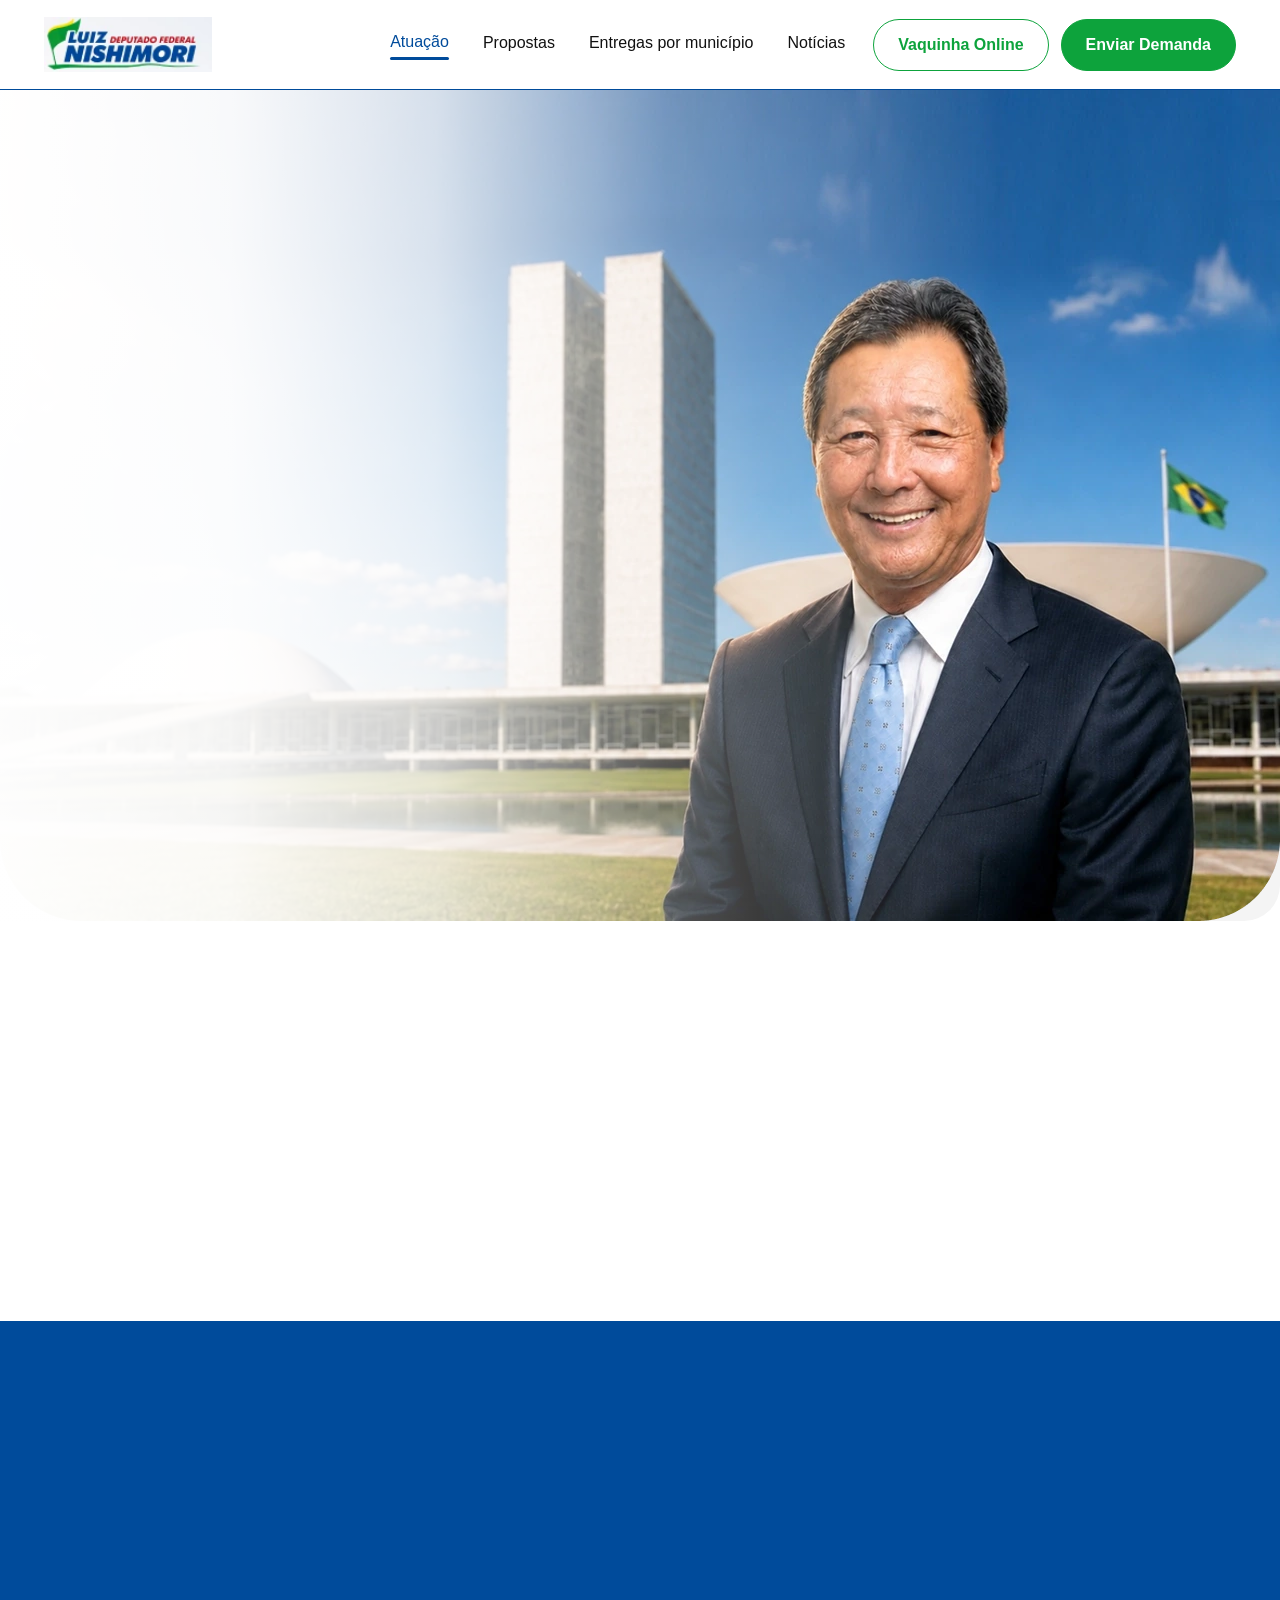
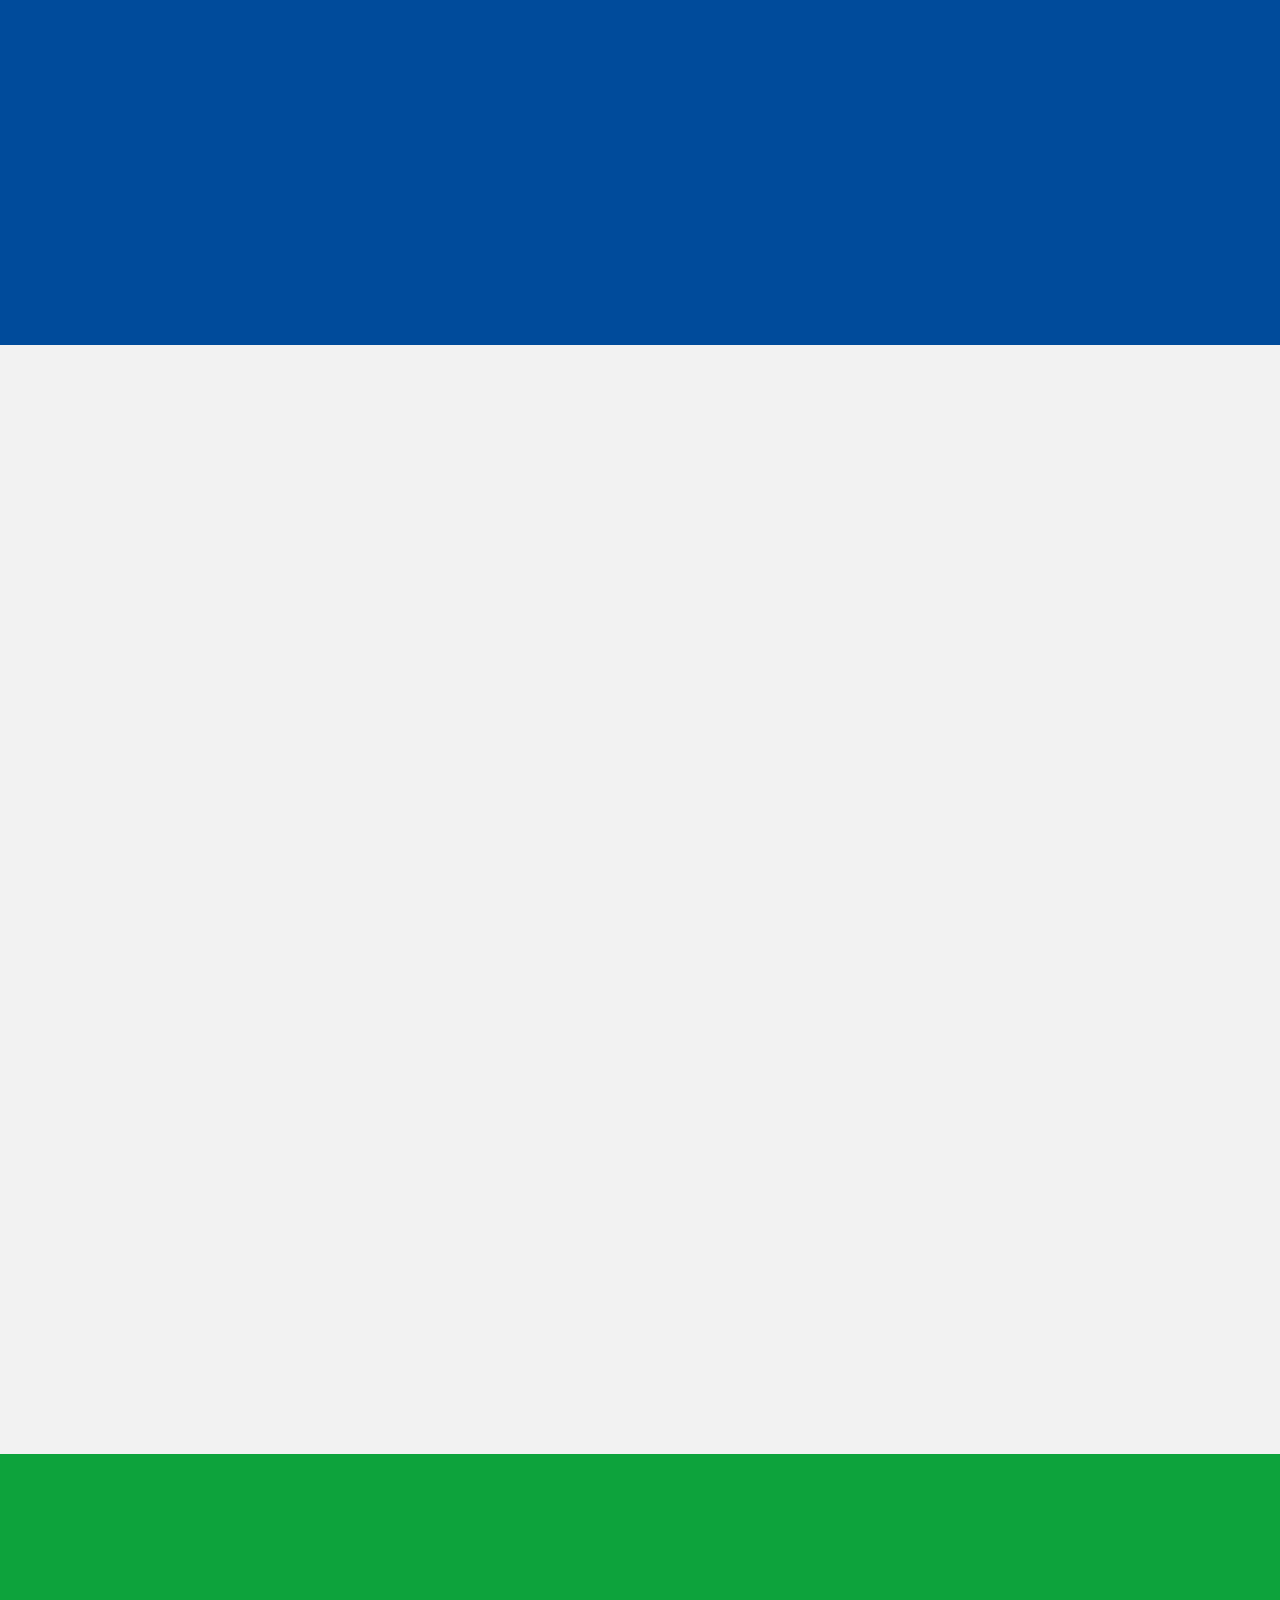
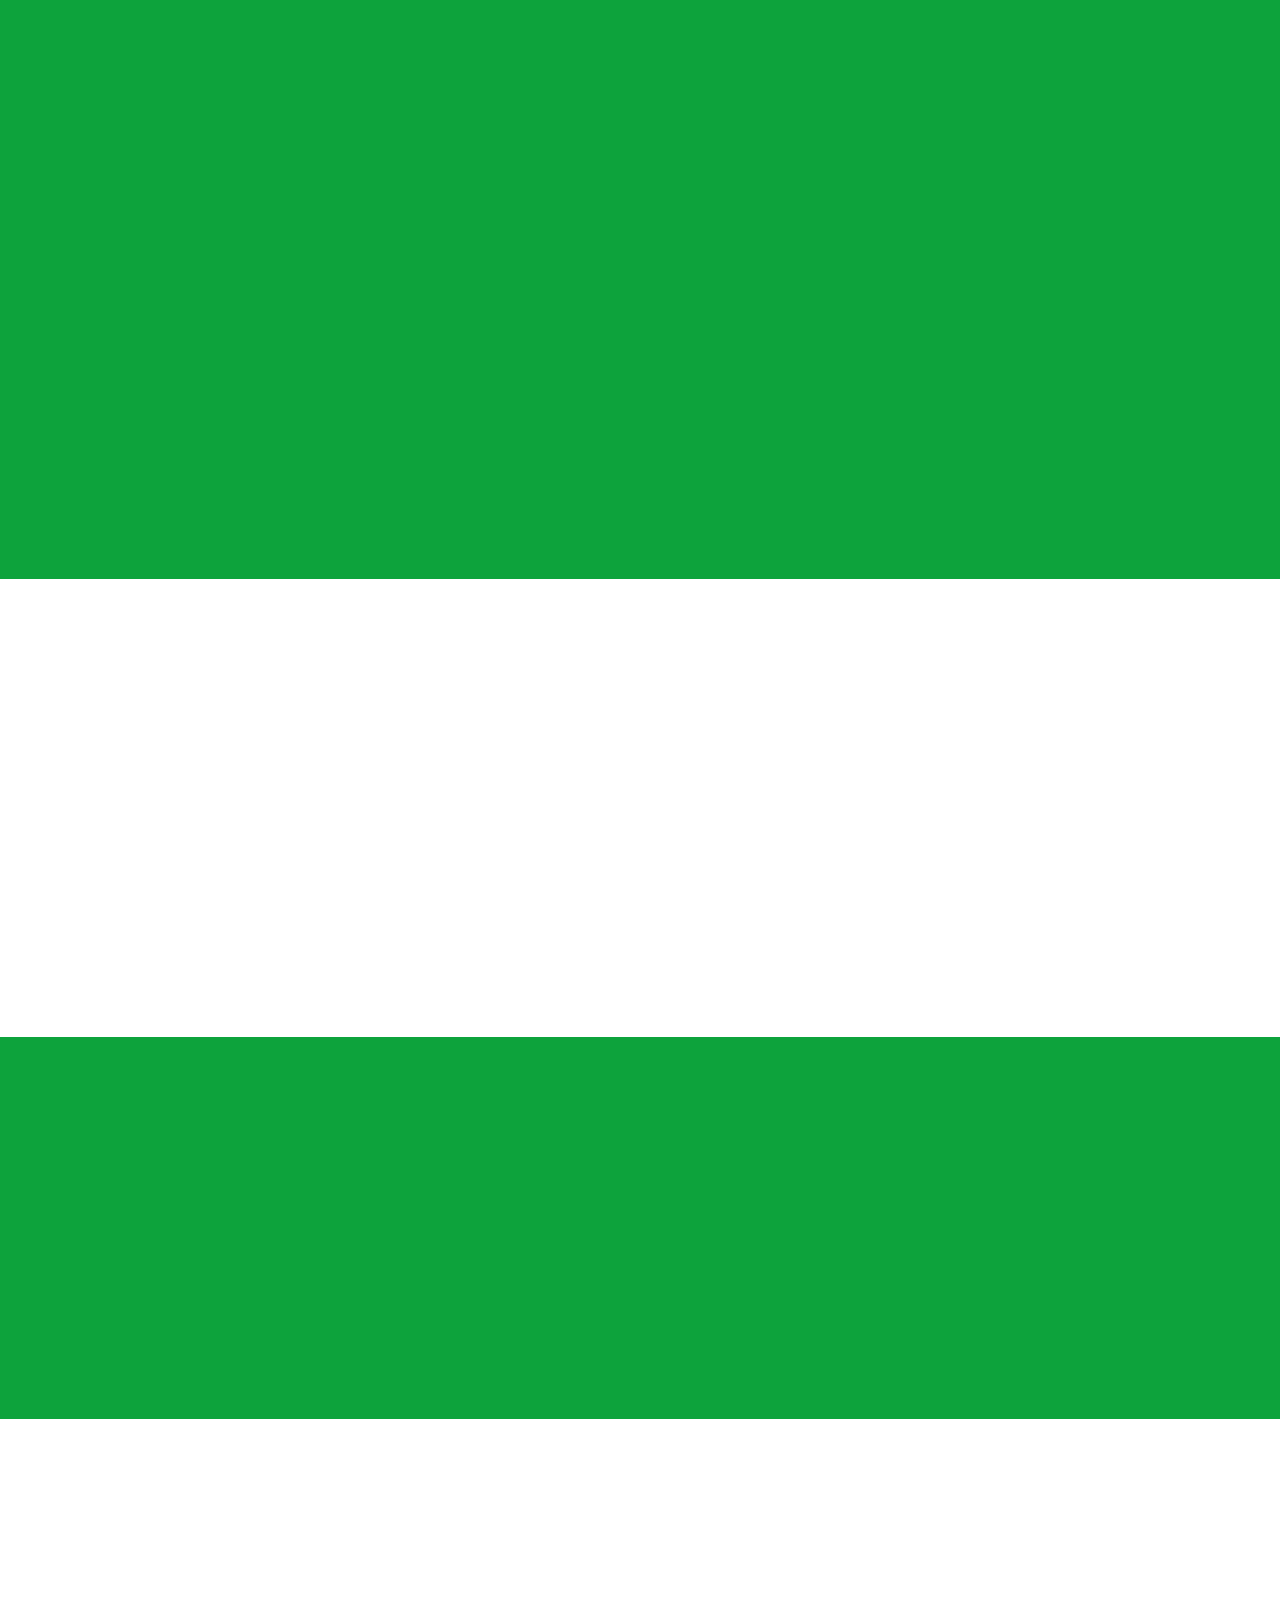
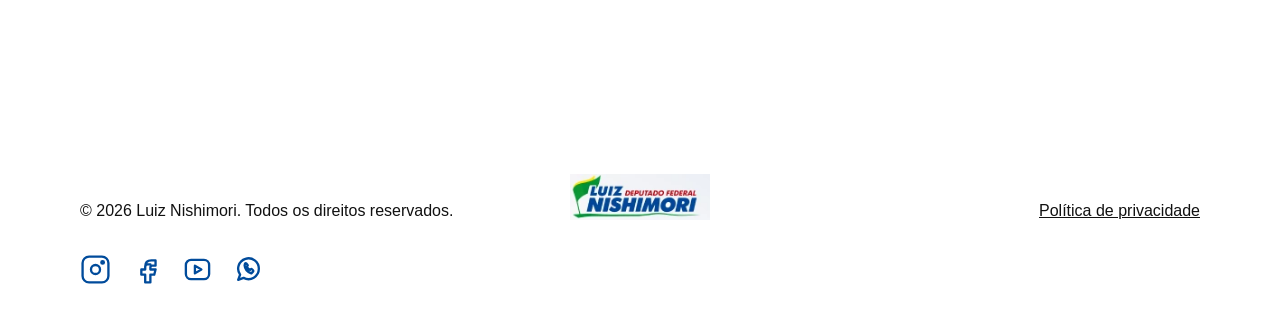
==== commit f57f3a42: "Update index.html" ====
--- a/docs/index.html
+++ b/docs/index.html
@@ -3,10 +3,21 @@
 <head>
   <meta charset="UTF-8" />
   <meta name="viewport" content="width=device-width, initial-scale=1.0" />
-
   <title>Luiz Nishimori | Deputado Federal</title>
 
   <style>
+    :root {
+      --blue: #004b9b;
+      --blue-dark: #003b7d;
+      --green: #0da33c;
+      --green-dark: #07872f;
+      --light: #f2f2f2;
+      --line: rgba(0, 75, 155, 0.28);
+      --text: #111111;
+      --white: #ffffff;
+      --shadow: 0 22px 45px rgba(0, 75, 155, 0.14);
+    }
+
     * {
       margin: 0;
       padding: 0;
@@ -20,7 +31,7 @@
     body {
       font-family: Arial, Helvetica, sans-serif;
       background: #ffffff;
-      color: #000000;
+      color: var(--text);
       padding-top: 90px;
       overflow-x: hidden;
     }
@@ -30,73 +41,135 @@
     }
 
     a {
+      color: inherit;
       text-decoration: none;
-      color: inherit;
+    }
+
+    img {
+      max-width: 100%;
+      display: block;
+    }
+
+    button,
+    input {
+      font-family: inherit;
     }
 
     .site-header {
       position: fixed;
-      top: 0;
-      left: 0;
-      width: 100%;
+      inset: 0 0 auto 0;
       height: 90px;
-      background: rgba(231, 240, 248, 0.96);
-      border: 1px solid #004b9b;
+      background: rgba(255, 255, 255, 0.96);
+      border-bottom: 1.5px solid var(--blue);
       z-index: 999;
+      backdrop-filter: blur(18px);
     }
 
     .header-container {
       width: 100%;
-      max-width: 1180px;
+      max-width: 1240px;
       height: 100%;
       margin: 0 auto;
+      padding: 0 24px;
       display: flex;
       align-items: center;
       justify-content: space-between;
-      padding: 0 24px;
+      gap: 28px;
+    }
+
+    .logo {
+      flex: 0 0 auto;
     }
 
     .logo img {
-      width: 145px;
+      width: 168px;
       height: auto;
-      display: block;
     }
 
     .desktop-menu {
       display: flex;
       align-items: center;
-      gap: 42px;
+      gap: 34px;
+      margin-left: auto;
     }
 
     .desktop-menu a {
       position: relative;
-      font-size: 18px;
-      font-weight: 400;
-      color: #111111;
-      line-height: 1;
-      padding-bottom: 8px;
-      transition: color 0.25s ease, transform 0.25s ease;
+      padding: 8px 0 12px;
+      font-size: 16px;
+      font-weight: 500;
+      color: #111;
+      transition: color .22s ease, transform .22s ease;
+      white-space: nowrap;
     }
 
     .desktop-menu a::after {
       content: "";
       position: absolute;
       left: 0;
-      bottom: 0;
+      bottom: 3px;
       width: 0;
-      height: 2px;
-      background: #004b9b;
+      height: 3px;
       border-radius: 999px;
-      transition: width 0.25s ease;
-    }
-
-    .desktop-menu a:hover {
-      color: #004b9b;
+      background: var(--blue);
+      transition: width .22s ease;
+    }
+
+    .desktop-menu a:hover,
+    .desktop-menu a.active {
+      color: var(--blue);
       transform: translateY(-1px);
     }
 
-    .desktop-menu a:hover::after {
+    .desktop-menu a:hover::after,
+    .desktop-menu a.active::after {
       width: 100%;
+    }
+
+    .header-actions {
+      display: flex;
+      align-items: center;
+      gap: 12px;
+      flex: 0 0 auto;
+    }
+
+    .nav-button {
+      min-width: 168px;
+      height: 52px;
+      border-radius: 999px;
+      display: inline-flex;
+      align-items: center;
+      justify-content: center;
+      padding: 0 24px;
+      font-size: 16px;
+      font-weight: 800;
+      transition: transform .24s ease, box-shadow .24s ease, background .24s ease, color .24s ease;
+    }
+
+    .nav-button:hover {
+      transform: translateY(-2px);
+      box-shadow: 0 14px 28px rgba(13, 163, 60, .20);
+    }
+
+    .nav-button.outline {
+      color: var(--green);
+      border: 1.5px solid var(--green);
+      background: #fff;
+    }
+
+    .nav-button.outline:hover {
+      color: #fff;
+      background: var(--green);
+    }
+
+    .nav-button.solid {
+      color: #fff;
+      background: var(--green);
+      border: 1.5px solid var(--green);
+    }
+
+    .nav-button.solid:hover {
+      background: var(--green-dark);
     }
 
     .menu-mobile {
@@ -114,10 +187,10 @@
       display: block;
       width: 34px;
       height: 4px;
-      background: #004b9b;
-      border-radius: 6px;
+      background: var(--blue);
+      border-radius: 999px;
       margin-bottom: 6px;
-      transition: transform 0.25s ease, opacity 0.25s ease;
+      transition: transform .25s ease, opacity .25s ease;
     }
 
     .menu-mobile span:last-child {
@@ -138,24 +211,38 @@
 
     .mobile-menu-panel {
       display: none;
+    }
+
+    .page {
+      display: none;
+      min-height: 60vh;
+      animation: pageFade .38s ease both;
+    }
+
+    .page.active {
+      display: block;
+    }
+
+    @keyframes pageFade {
+      from { opacity: 0; transform: translateY(14px); }
+      to { opacity: 1; transform: translateY(0); }
+    }
+
+    .section-container {
+      width: 100%;
+      max-width: 1120px;
+      margin: 0 auto;
     }
 
     .hero {
       position: relative;
       width: 100%;
       overflow: hidden;
-      border-bottom-right-radius: 34px;
+      border-bottom-right-radius: 36px;
       background: #f4f4f4;
     }
 
-    .hero-desktop-visual {
-      display: block;
-      width: 100%;
-      line-height: 0;
-    }
-
     .hero-desktop-visual img {
-      display: block;
       width: 100%;
       height: auto;
     }
@@ -163,17 +250,7 @@
     .hero-overlay {
       position: absolute;
       inset: 0;
-      background:
-        linear-gradient(
-          90deg,
-          rgba(255, 255, 255, 0.99) 0%,
-          rgba(255, 255, 255, 0.96) 18%,
-          rgba(255, 255, 255, 0.82) 30%,
-          rgba(255, 255, 255, 0.48) 44%,
-          rgba(255, 255, 255, 0.10) 61%,
-          rgba(255, 255, 255, 0.00) 78%
-        );
-      z-index: 1;
+      background: linear-gradient(90deg, rgba(255,255,255,.99) 0%, rgba(255,255,255,.95) 18%, rgba(255,255,255,.78) 34%, rgba(255,255,255,.32) 52%, rgba(255,255,255,0) 78%);
       pointer-events: none;
     }
 
@@ -183,221 +260,1130 @@
       width: 100%;
       max-width: 1280px;
       margin: 0 auto;
-      left: 0;
-      right: 0;
       display: flex;
       align-items: center;
-      padding: 24px 40px 24px 88px;
+      padding: 24px 42px 24px 88px;
       z-index: 2;
     }
 
     .hero-text {
+      width: 480px;
+    }
+
+    .hero h1 {
+      font-size: clamp(46px, 4vw, 62px);
+      line-height: .82;
+      letter-spacing: -3.6px;
+      font-weight: 900;
+      color: var(--blue);
+      margin-bottom: 22px;
+    }
+
+    .hero h1 span {
+      color: var(--green);
+    }
+
+    .hero p {
+      max-width: 440px;
+      font-size: 23px;
+      line-height: .95;
+      margin-bottom: 34px;
+    }
+
+    .hero-buttons {
       width: 465px;
-    }
-
-    .hero h1 {
-      font-size: 58px;
-      line-height: 0.82;
-      font-weight: 900;
-      letter-spacing: -3px;
-      color: #004b9b;
-      margin-bottom: 20px;
-    }
-
-    .hero h1 span {
-      color: #10a13b;
-    }
-
-    .hero p {
-      font-size: 24px;
-      line-height: 0.92;
-      font-weight: 400;
-      color: #000000;
-      max-width: 450px;
-      margin-bottom: 38px;
-    }
-
-    .hero-buttons {
       display: flex;
       flex-direction: column;
       gap: 12px;
-      width: 465px;
-    }
-
-    .btn {
-      width: 100%;
-      height: 93px;
+    }
+
+    .btn-large {
+      min-height: 82px;
       border-radius: 999px;
       display: flex;
       align-items: center;
       justify-content: center;
-      font-size: 29px;
-      font-weight: 800;
-      line-height: 1;
-      transition: transform 0.25s ease, box-shadow 0.25s ease, background 0.25s ease, color 0.25s ease;
-    }
-
-    .btn:hover {
+      font-size: 25px;
+      font-weight: 900;
+      transition: transform .25s ease, box-shadow .25s ease, background .25s ease, color .25s ease;
+    }
+
+    .btn-large:hover {
       transform: translateY(-3px);
-      box-shadow: 0 12px 28px rgba(0, 75, 155, 0.18);
+      box-shadow: 0 16px 30px rgba(0, 75, 155, .16);
     }
 
     .btn-primary {
-      background: #12a737;
-      color: #ffffff;
-      border: 1px solid #12a737;
-    }
-
-    .btn-primary:hover {
-      background: #0f922f;
+      background: var(--green);
+      color: #fff;
+      border: 1.5px solid var(--green);
     }
 
     .btn-secondary {
-      background: rgba(255, 255, 255, 0.92);
-      color: #004b9b;
-      border: 1.5px solid #1e69c9;
+      background: rgba(255,255,255,.92);
+      color: var(--blue);
+      border: 1.5px solid var(--blue);
     }
 
     .btn-secondary:hover {
-      background: #004b9b;
-      color: #ffffff;
+      background: var(--blue);
+      color: #fff;
     }
 
     .mobile-hero-image {
       display: none;
     }
 
-    @media (min-width: 1440px) {
-      .header-container {
-        max-width: 1220px;
-      }
-
-      .hero-content {
-        max-width: 1320px;
-        padding-left: 98px;
-      }
-    }
-
-    @media (min-width: 1024px) and (max-width: 1230px) {
-      .header-container {
-        max-width: 1080px;
-        padding: 0 18px;
-      }
-
-      .desktop-menu {
-        gap: 34px;
-      }
-
-      .hero-content {
-        max-width: 1180px;
-        padding: 20px 28px 20px 60px;
-      }
-
-      .hero-text,
-      .hero-buttons {
-        width: 430px;
-      }
-
-      .hero h1 {
-        font-size: 52px;
-      }
-
-      .hero p {
-        font-size: 22px;
-      }
-
-      .btn {
-        height: 84px;
-        font-size: 26px;
-      }
+    .numbers-section {
+      padding: 72px 24px 78px;
+      background: #fff;
+    }
+
+    .numbers-container {
+      max-width: 1090px;
+      margin: 0 auto;
+      display: grid;
+      grid-template-columns: repeat(4, 1fr);
+      gap: 14px;
+    }
+
+    .number-card {
+      position: relative;
+      min-height: 250px;
+      border: 2px solid var(--blue);
+      border-radius: 28px;
+      background: linear-gradient(180deg, #fff 0%, #f7f7f7 42%, #e6e6e6 100%);
+      display: flex;
+      align-items: center;
+      justify-content: center;
+      padding: 54px 20px 36px;
+      text-align: center;
+      transition: transform .28s ease, box-shadow .28s ease;
+    }
+
+    .number-card:hover {
+      transform: translateY(-8px);
+      box-shadow: var(--shadow);
+    }
+
+    .check-circle {
+      position: absolute;
+      top: -29px;
+      left: 50%;
+      transform: translateX(-50%);
+      width: 58px;
+      height: 58px;
+      border-radius: 50%;
+      background: var(--green);
+      display: flex;
+      align-items: center;
+      justify-content: center;
+      box-shadow: 0 10px 22px rgba(13,163,60,.36);
+    }
+
+    .check-circle::before {
+      content: "✓";
+      color: #fff;
+      font-weight: 900;
+      font-size: 31px;
+      line-height: 1;
+    }
+
+    .number-card h2 {
+      font-size: 33px;
+      line-height: .95;
+      font-weight: 900;
+      letter-spacing: -2px;
+      color: var(--blue);
+      margin-bottom: 18px;
+    }
+
+    .number-card p {
+      font-size: 16px;
+      line-height: .95;
+      color: var(--green);
+    }
+
+    .presence-section {
+      background: var(--blue);
+      padding: 62px 24px;
+    }
+
+    .presence-container {
+      max-width: 1120px;
+      min-height: 360px;
+      margin: 0 auto;
+      display: grid;
+      grid-template-columns: 1.05fr .95fr;
+      align-items: center;
+      gap: 40px;
+    }
+
+    .presence-text h2 {
+      font-size: 56px;
+      line-height: .86;
+      letter-spacing: -3.4px;
+      color: #fff;
+      font-weight: 900;
+      margin-bottom: 28px;
+    }
+
+    .presence-text p {
+      max-width: 590px;
+      color: #fff;
+      font-size: 23px;
+      line-height: .96;
+    }
+
+    .presence-image img {
+      width: 470px;
+      margin: 0 auto;
+      filter: drop-shadow(0 14px 18px rgba(0,0,0,.36));
+    }
+
+    .pillars-section {
+      background: #f2f2f2;
+      padding: 74px 24px 92px;
+    }
+
+    .split-title {
+      text-align: center;
+      margin-bottom: 42px;
+    }
+
+    .split-title h2,
+    .results-block h2,
+    .page-title h1,
+    .news-title h1 {
+      font-size: clamp(48px, 5vw, 70px);
+      line-height: .84;
+      letter-spacing: -4px;
+      font-weight: 900;
+    }
+
+    .green-text { color: var(--green); }
+    .blue-text { color: var(--blue); }
+
+    .pillars-list {
+      display: flex;
+      flex-direction: column;
+      gap: 18px;
+      margin-bottom: 104px;
+    }
+
+    .accordion-card {
+      border-radius: 999px;
+      background: #d9d9d9;
+      overflow: hidden;
+      transition: border-radius .35s ease, box-shadow .35s ease;
+    }
+
+    .accordion-card.active {
+      border-radius: 34px;
+      box-shadow: 0 18px 36px rgba(0,0,0,.08);
+    }
+
+    .accordion-trigger {
+      width: 100%;
+      min-height: 106px;
+      border: 0;
+      background: transparent;
+      display: grid;
+      grid-template-columns: 100px 1fr 74px;
+      align-items: center;
+      cursor: pointer;
+      padding: 0 22px 0 34px;
+      text-align: left;
+    }
+
+    .accordion-number {
+      font-size: 54px;
+      line-height: 1;
+      color: var(--green);
+      font-weight: 900;
+    }
+
+    .accordion-label {
+      text-align: center;
+      font-size: 26px;
+      color: #111;
+    }
+
+    .accordion-arrow {
+      justify-self: center;
+      width: 0;
+      height: 0;
+      border-left: 13px solid transparent;
+      border-right: 13px solid transparent;
+      border-top: 17px solid var(--blue);
+      transition: transform .35s ease;
+    }
+
+    .accordion-card.active .accordion-arrow {
+      transform: rotate(180deg);
+    }
+
+    .accordion-content {
+      max-height: 0;
+      overflow: hidden;
+      transition: max-height .4s ease;
+    }
+
+    .accordion-content-inner {
+      padding: 0 100px 32px 134px;
+    }
+
+    .accordion-content p {
+      max-width: 790px;
+      font-size: 20px;
+      line-height: 1.16;
+    }
+
+    .results-block {
+      max-width: 920px;
+      margin: 0 auto;
+      text-align: center;
+    }
+
+    .results-block h2 {
+      margin-bottom: 30px;
+    }
+
+    .results-block p {
+      max-width: 850px;
+      margin: 0 auto 38px;
+      font-size: 23px;
+      line-height: .98;
+    }
+
+    .results-button {
+      max-width: 760px;
+      min-height: 92px;
+      margin: 0 auto;
+      border-radius: 999px;
+      background: var(--green);
+      color: #fff;
+      display: flex;
+      align-items: center;
+      justify-content: center;
+      font-size: 27px;
+      font-weight: 900;
+      transition: transform .25s ease, box-shadow .25s ease;
+    }
+
+    .results-button:hover {
+      transform: translateY(-3px);
+      box-shadow: 0 16px 30px rgba(13, 163, 60, .24);
+    }
+
+    .parliament-section {
+      background: var(--green);
+      padding: 86px 24px 94px;
+    }
+
+    .parliament-container {
+      max-width: 1100px;
+      margin: 0 auto;
+      display: grid;
+      grid-template-columns: 1.12fr .88fr;
+      align-items: center;
+      gap: 44px;
+    }
+
+    .parliament-content h2 {
+      color: #fff;
+      font-size: 56px;
+      line-height: .86;
+      letter-spacing: -3.5px;
+      font-weight: 900;
+      margin-bottom: 26px;
+    }
+
+    .parliament-content h2 span {
+      color: var(--blue);
+    }
+
+    .parliament-subtitle {
+      max-width: 620px;
+      color: #fff;
+      font-size: 23px;
+      line-height: .96;
+      margin-bottom: 32px;
+    }
+
+    .parliament-actions {
+      display: flex;
+      flex-direction: column;
+      gap: 15px;
+    }
+
+    .action-row {
+      min-height: 64px;
+      background: #fff;
+      border-radius: 999px;
+      display: grid;
+      grid-template-columns: 1fr 210px;
+      align-items: center;
+      overflow: hidden;
+    }
+
+    .action-row span {
+      color: var(--green);
+      font-size: 21px;
+      padding-left: 34px;
+    }
+
+    .action-row button {
+      height: 64px;
+      border: 0;
+      border-radius: 999px;
+      color: #fff;
+      background: var(--blue);
+      font-size: 19px;
+      font-weight: 900;
+      cursor: pointer;
+      transition: background .25s ease, transform .25s ease;
+    }
+
+    .action-row button:hover {
+      background: var(--blue-dark);
+      transform: translateY(-1px);
+    }
+
+    .action-description {
+      max-height: 0;
+      overflow: hidden;
+      transition: max-height .4s ease;
+    }
+
+    .action-description p {
+      margin-top: 9px;
+      border-radius: 24px;
+      background: rgba(255,255,255,.16);
+      border: 1px solid rgba(255,255,255,.25);
+      color: #fff;
+      font-size: 17px;
+      line-height: 1.2;
+      padding: 17px 22px;
+    }
+
+    .parliament-image img {
+      width: 430px;
+      border-radius: 28px;
+      object-fit: cover;
+    }
+
+    .mandate-preview {
+      background: #fff;
+      padding: 88px 24px 98px;
+    }
+
+    .news-title {
+      text-align: center;
+      max-width: 790px;
+      margin: 0 auto 52px;
+    }
+
+    .news-title p {
+      max-width: 710px;
+      margin: 24px auto 0;
+      font-size: 22px;
+      line-height: .96;
+    }
+
+    .segmented-tabs {
+      width: 100%;
+      max-width: 590px;
+      min-height: 70px;
+      margin: 30px auto 0;
+      padding: 10px;
+      border-radius: 999px;
+      background: #d9d9d9;
+      display: flex;
+      justify-content: center;
+      gap: 8px;
+    }
+
+    .segmented-tabs button {
+      border: 0;
+      border-radius: 999px;
+      min-width: 150px;
+      padding: 0 24px;
+      font-size: 16px;
+      color: var(--blue);
+      background: transparent;
+      cursor: pointer;
+      transition: background .25s ease, color .25s ease, transform .25s ease;
+    }
+
+    .segmented-tabs button.active,
+    .segmented-tabs button:hover {
+      background: var(--green);
+      color: #fff;
+      font-weight: 900;
+      transform: translateY(-1px);
+    }
+
+    .cards-grid {
+      max-width: 1080px;
+      margin: 0 auto;
+      display: grid;
+      grid-template-columns: repeat(3, 1fr);
+      gap: 38px;
+    }
+
+    .news-card,
+    .proposal-card {
+      min-height: 380px;
+      border: 2px solid var(--blue);
+      border-radius: 25px;
+      overflow: hidden;
+      background: linear-gradient(180deg, #fff 0%, #f2f2f2 52%, #e4e4e4 100%);
+      display: flex;
+      flex-direction: column;
+      transition: transform .3s ease, box-shadow .3s ease, border-color .3s ease;
+    }
+
+    .news-card:hover,
+    .proposal-card:hover {
+      transform: translateY(-10px);
+      border-color: var(--green);
+      box-shadow: var(--shadow);
+    }
+
+    .news-card-image {
+      height: 175px;
+      overflow: hidden;
+      background: #d9d9d9;
+      border-radius: 20px 20px 16px 16px;
+    }
+
+    .news-card-image img {
+      width: 100%;
+      height: 100%;
+      object-fit: cover;
+      transition: transform .45s ease;
+    }
+
+    .news-card:hover img {
+      transform: scale(1.06);
+    }
+
+    .news-card-content {
+      padding: 22px 26px 24px;
+      display: flex;
+      flex-direction: column;
+      flex: 1;
+    }
+
+    .category-pill {
+      width: fit-content;
+      margin-bottom: 13px;
+      padding: 7px 12px;
+      border-radius: 999px;
+      background: rgba(13,163,60,.1);
+      color: var(--green);
+      font-size: 13px;
+      font-weight: 900;
+    }
+
+    .news-card h3 {
+      color: var(--blue);
+      font-size: 23px;
+      line-height: .9;
+      letter-spacing: -1.2px;
+      font-weight: 900;
+      margin-bottom: 18px;
+    }
+
+    .news-card p {
+      font-size: 13px;
+      line-height: 1.08;
+      flex: 1;
+    }
+
+    .read-more {
+      margin-top: 24px;
+      display: inline-flex;
+      align-items: center;
+      gap: 14px;
+      color: var(--green);
+      font-size: 15px;
+      font-weight: 700;
+    }
+
+    .read-more::after {
+      content: "→";
+      font-size: 30px;
+      transition: transform .25s ease;
+    }
+
+    .news-card:hover .read-more::after,
+    .delivery-card:hover .delivery-card-overlay::after {
+      transform: translateX(8px);
+    }
+
+    .page-title-section {
+      padding: 96px 24px 88px;
+      background: var(--blue);
+      color: #fff;
+      text-align: center;
+    }
+
+    .page-kicker {
+      display: block;
+      font-size: 15px;
+      letter-spacing: .4px;
+      text-transform: uppercase;
+      opacity: .92;
+      margin-bottom: 12px;
+    }
+
+    .proposal-section {
+      background: var(--blue);
+      padding: 0 24px 96px;
+    }
+
+    .proposal-grid {
+      max-width: 1080px;
+      margin: 0 auto;
+      display: grid;
+      grid-template-columns: repeat(3, 1fr);
+      gap: 44px;
+    }
+
+    .proposal-card {
+      position: relative;
+      min-height: 420px;
+      padding: 70px 30px 92px;
+      text-align: center;
+      border-color: var(--green);
+    }
+
+    .proposal-card h3 {
+      font-size: 35px;
+      line-height: .86;
+      letter-spacing: -2.2px;
+      font-weight: 900;
+      color: var(--blue);
+      margin-bottom: 25px;
+    }
+
+    .proposal-card h3 span {
+      color: var(--green);
+    }
+
+    .proposal-card p {
+      font-size: 17px;
+      line-height: 1.05;
+      color: #111;
+    }
+
+    .proposal-card a {
+      position: absolute;
+      left: 0;
+      right: 0;
+      bottom: 0;
+      min-height: 72px;
+      border-radius: 999px 999px 24px 24px;
+      background: var(--green);
+      color: #fff;
+      font-size: 26px;
+      font-weight: 500;
+      display: flex;
+      align-items: center;
+      justify-content: center;
+      transition: background .25s ease;
+    }
+
+    .proposal-card a:hover {
+      background: var(--green-dark);
+    }
+
+    .deliveries-page {
+      background: var(--green);
+      padding: 92px 24px 110px;
+      color: #fff;
+      min-height: calc(100vh - 90px);
+    }
+
+    .deliveries-head {
+      max-width: 900px;
+      margin: 0 auto 42px;
+      text-align: center;
+    }
+
+    .deliveries-head h1 {
+      font-size: clamp(48px, 5.2vw, 72px);
+      line-height: .86;
+      letter-spacing: -4px;
+      font-weight: 900;
+      color: #fff;
+    }
+
+    .delivery-search-wrapper {
+      max-width: 940px;
+      margin: 0 auto 22px;
+      position: relative;
+    }
+
+    .delivery-search-wrapper svg {
+      position: absolute;
+      left: 28px;
+      top: 50%;
+      width: 34px;
+      height: 34px;
+      transform: translateY(-50%);
+      stroke: var(--green);
+      stroke-width: 4;
+      fill: none;
+      pointer-events: none;
+    }
+
+    .delivery-search-wrapper input {
+      width: 100%;
+      height: 76px;
+      border: 0;
+      outline: 0;
+      border-radius: 999px;
+      background: #fff;
+      color: var(--green);
+      font-size: 21px;
+      padding: 0 28px 0 86px;
+      box-shadow: 0 18px 36px rgba(0,0,0,.10);
+    }
+
+    .delivery-search-wrapper input::placeholder {
+      color: var(--green);
+      opacity: .75;
+    }
+
+    .filter-label {
+      max-width: 940px;
+      margin: 0 auto 16px;
+      display: flex;
+      align-items: center;
+      gap: 8px;
+      color: rgba(255,255,255,.86);
+      font-size: 16px;
+    }
+
+    .filter-label svg {
+      width: 18px;
+      height: 18px;
+      stroke: currentColor;
+      fill: none;
+      stroke-width: 2.2;
+    }
+
+    .city-chips {
+      max-width: 940px;
+      margin: 0 auto 48px;
+      display: grid;
+      grid-template-columns: repeat(5, 1fr);
+      gap: 18px;
+    }
+
+    .city-chip {
+      height: 56px;
+      border: 0;
+      border-radius: 999px;
+      background: rgba(255,255,255,.26);
+      color: #fff;
+      font-size: 16px;
+      font-weight: 800;
+      cursor: pointer;
+      transition: background .25s ease, transform .25s ease;
+    }
+
+    .city-chip:hover,
+    .city-chip.active {
+      background: #fff;
+      color: var(--green);
+      transform: translateY(-2px);
+    }
+
+    .delivery-grid {
+      max-width: 1120px;
+      margin: 0 auto;
+      display: grid;
+      grid-template-columns: repeat(4, 1fr);
+      gap: 16px;
+    }
+
+    .delivery-card {
+      position: relative;
+      aspect-ratio: 1 / 1.28;
+      overflow: hidden;
+      border-radius: 2px;
+      background: rgba(255,255,255,.18);
+      box-shadow: 0 16px 30px rgba(0,0,0,.12);
+      transition: transform .28s ease, box-shadow .28s ease;
+    }
+
+    .delivery-card:hover {
+      transform: translateY(-8px) scale(1.01);
+      box-shadow: 0 24px 42px rgba(0,0,0,.20);
+    }
+
+    .delivery-card img {
+      width: 100%;
+      height: 100%;
+      object-fit: cover;
+      transition: transform .45s ease, filter .45s ease;
+    }
+
+    .delivery-card:hover img {
+      transform: scale(1.06);
+      filter: saturate(1.06) contrast(1.03);
+    }
+
+    .delivery-card-overlay {
+      position: absolute;
+      inset: auto 0 0 0;
+      padding: 54px 16px 16px;
+      background: linear-gradient(180deg, rgba(0,0,0,0) 0%, rgba(0,75,155,.84) 100%);
+      color: #fff;
+      transform: translateY(100%);
+      transition: transform .28s ease;
+      font-size: 14px;
+      font-weight: 800;
+      line-height: 1.05;
+    }
+
+    .delivery-card:hover .delivery-card-overlay {
+      transform: translateY(0);
+    }
+
+    .delivery-card-overlay::after {
+      content: "Abrir no Instagram →";
+      display: block;
+      margin-top: 8px;
+      color: #fff;
+      font-size: 13px;
+      transition: transform .25s ease;
+    }
+
+    .delivery-empty {
+      grid-column: 1 / -1;
+      padding: 44px 22px;
+      border: 2px dashed rgba(255,255,255,.45);
+      border-radius: 28px;
+      text-align: center;
+    }
+
+    .delivery-empty h3 {
+      font-size: 28px;
+      line-height: 1;
+      margin-bottom: 10px;
+    }
+
+    .news-page {
+      background: #fff;
+      padding: 92px 24px 108px;
+    }
+
+    .news-controls {
+      max-width: 660px;
+      margin: 0 auto 46px;
+    }
+
+    .news-search {
+      margin-top: 22px;
+      display: grid;
+      grid-template-columns: 1fr 92px;
+      gap: 8px;
+      padding: 8px;
+      border-radius: 999px;
+      background: #f2f2f2;
+      border: 1.5px solid rgba(0,75,155,.18);
+    }
+
+    .news-search input {
+      height: 46px;
+      border: 0;
+      outline: 0;
+      background: transparent;
+      padding: 0 20px;
+      font-size: 16px;
+    }
+
+    .news-search button {
+      border: 0;
+      border-radius: 999px;
+      background: var(--blue);
+      color: #fff;
+      font-weight: 900;
+      cursor: pointer;
+    }
+
+    .final-cta-section {
+      background: var(--green);
+      padding: 78px 24px 86px;
+      text-align: center;
+      color: #fff;
+    }
+
+    .final-cta-container {
+      max-width: 820px;
+      margin: 0 auto;
+    }
+
+    .final-cta-container h2 {
+      font-size: 48px;
+      line-height: .9;
+      letter-spacing: -2.8px;
+      font-weight: 900;
+      margin-bottom: 18px;
+    }
+
+    .final-cta-container h2 span {
+      color: var(--blue);
+    }
+
+    .final-cta-container p {
+      max-width: 760px;
+      margin: 0 auto 28px;
+      font-size: 18px;
+      line-height: 1.05;
+    }
+
+    .final-cta-button {
+      width: 100%;
+      max-width: 520px;
+      min-height: 72px;
+      border-radius: 999px;
+      background: #fff;
+      color: var(--green);
+      display: flex;
+      align-items: center;
+      justify-content: center;
+      margin: 0 auto;
+      font-size: 20px;
+      font-weight: 900;
+      transition: transform .25s ease, box-shadow .25s ease;
+    }
+
+    .final-cta-button:hover {
+      transform: translateY(-3px);
+      box-shadow: 0 16px 30px rgba(0,0,0,.16);
+    }
+
+    .site-footer {
+      background: #fff;
+      padding: 76px 24px 46px;
+      color: #111;
+    }
+
+    .footer-container {
+      max-width: 1120px;
+      margin: 0 auto;
+      display: grid;
+      grid-template-columns: 1.2fr .8fr .8fr;
+      gap: 70px;
+    }
+
+    .site-footer h3 {
+      color: var(--green);
+      font-size: 42px;
+      line-height: .9;
+      letter-spacing: -2.6px;
+      margin-bottom: 20px;
+      font-weight: 900;
+    }
+
+    .footer-badge {
+      width: fit-content;
+      display: inline-flex;
+      align-items: center;
+      min-height: 48px;
+      padding: 0 24px;
+      border: 1.5px solid var(--blue);
+      border-radius: 999px;
+      color: var(--blue);
+      font-size: 17px;
+      font-weight: 900;
+      margin-bottom: 24px;
+    }
+
+    .footer-about p {
+      font-size: 19px;
+      line-height: 1.02;
+      max-width: 360px;
+    }
+
+    .footer-nav,
+    .footer-contact {
+      display: flex;
+      flex-direction: column;
+      gap: 7px;
+      font-size: 20px;
+      line-height: 1.05;
+    }
+
+    .footer-nav a:hover,
+    .footer-contact a:hover {
+      color: var(--blue);
+      transform: translateX(4px);
+    }
+
+    .footer-nav a,
+    .footer-contact a {
+      transition: color .22s ease, transform .22s ease;
+    }
+
+    .footer-bottom {
+      max-width: 1120px;
+      margin: 72px auto 0;
+      display: grid;
+      grid-template-columns: 1fr auto 1fr;
+      align-items: end;
+      gap: 28px;
+    }
+
+    .footer-copy {
+      font-size: 16px;
+    }
+
+    .footer-logo img {
+      width: 140px;
+    }
+
+    .privacy-link {
+      justify-self: end;
+      text-decoration: underline;
+      font-size: 16px;
+    }
+
+    .footer-social {
+      max-width: 1120px;
+      margin: 34px auto 0;
+      display: flex;
+      gap: 20px;
+      align-items: center;
+    }
+
+    .footer-social a {
+      width: 31px;
+      height: 31px;
+      color: var(--blue);
+      transition: transform .25s ease, color .25s ease;
+    }
+
+    .footer-social a:hover {
+      transform: translateY(-4px) scale(1.06);
+      color: var(--green);
+    }
+
+    .footer-social svg {
+      width: 100%;
+      height: 100%;
+      fill: none;
+      stroke: currentColor;
+      stroke-width: 1.8;
+      stroke-linecap: round;
+      stroke-linejoin: round;
+    }
+
+    .reveal {
+      opacity: 0;
+      transform: translateY(38px);
+      filter: blur(14px);
+      transition: opacity .72s ease, transform .72s ease, filter .72s ease;
+      transition-delay: var(--delay, 0ms);
+    }
+
+    .reveal.is-visible {
+      opacity: 1;
+      transform: translateY(0);
+      filter: blur(0);
+    }
+
+    @media (max-width: 1180px) {
+      .desktop-menu { gap: 22px; }
+      .desktop-menu a { font-size: 14px; }
+      .nav-button { min-width: 145px; font-size: 14px; padding: 0 18px; }
     }
 
     @media (max-width: 1023px) {
-      body {
-        padding-top: 76px;
-      }
-
-      .site-header {
-        height: 76px;
-      }
-
-      .header-container {
-        max-width: 100%;
-        padding: 0 26px;
-      }
-
-      .logo img {
-        width: 150px;
-      }
-
-      .desktop-menu {
-        display: none;
-      }
-
-      .menu-mobile {
-        display: block;
-      }
+      body { padding-top: 76px; }
+      .site-header { height: 76px; }
+      .header-container { padding: 0 22px; }
+      .logo img { width: 132px; }
+      .desktop-menu,
+      .header-actions { display: none; }
+      .menu-mobile { display: block; }
 
       .mobile-menu-panel {
         position: fixed;
         top: 76px;
         left: 0;
         width: 100%;
-        background: rgba(231, 240, 248, 0.98);
-        border-bottom: 1px solid #004b9b;
-        padding: 26px;
+        max-height: calc(100vh - 76px);
+        overflow-y: auto;
+        background: #fff;
+        border-bottom: 1.5px solid var(--blue);
+        padding: 28px 20px 34px;
         display: flex;
         flex-direction: column;
-        gap: 18px;
+        gap: 12px;
         opacity: 0;
         visibility: hidden;
-        transform: translateY(-16px);
         pointer-events: none;
-        transition: opacity 0.25s ease, visibility 0.25s ease, transform 0.25s ease;
+        transform: translateY(-14px);
+        transition: opacity .24s ease, visibility .24s ease, transform .24s ease;
         z-index: 998;
       }
 
       .mobile-menu-panel.active {
         opacity: 1;
         visibility: visible;
+        pointer-events: auto;
         transform: translateY(0);
-        pointer-events: auto;
       }
 
       .mobile-menu-panel a {
+        display: flex;
+        align-items: center;
+        min-height: 48px;
+        padding: 0 2px;
+        color: #111;
+        font-size: 16px;
+      }
+
+      .mobile-menu-panel a.active {
+        color: var(--blue);
+        font-weight: 900;
+      }
+
+      .mobile-menu-panel .mobile-actions {
+        display: grid;
+        grid-template-columns: 1fr 1fr;
+        gap: 10px;
+        margin-top: 10px;
+      }
+
+      .mobile-menu-panel .nav-button {
+        min-width: 0;
         width: 100%;
-        padding: 16px 18px;
-        border-radius: 16px;
-        background: #ffffff;
-        border: 1px solid rgba(0, 75, 155, 0.18);
-        color: #004b9b;
-        font-size: 18px;
-        font-weight: 700;
-        box-shadow: 0 8px 18px rgba(0, 75, 155, 0.08);
+        height: 48px;
+        font-size: 12px;
+        padding: 0 12px;
       }
 
       .hero {
-        background: #ffffff;
-        border-bottom-right-radius: 0;
+        border-radius: 0;
+        background: #fff;
       }
 
       .hero-desktop-visual,
-      .hero-overlay {
-        display: none;
-      }
+      .hero-overlay { display: none; }
 
       .mobile-hero-image {
         display: block;
         width: 100%;
-        height: 445px;
-        background-image:
-          linear-gradient(
-            180deg,
-            rgba(255, 255, 255, 0) 55%,
-            rgba(255, 255, 255, 1) 100%
-          ),
-          url("assets/img/hero-mobile.webp");
-        background-repeat: no-repeat;
+        height: 455px;
+        background-image: linear-gradient(180deg, rgba(255,255,255,0) 58%, #fff 100%), url("assets/img/hero-mobile.webp");
         background-size: cover;
         background-position: center top;
       }
@@ -405,10 +1391,9 @@
       .hero-content {
         position: relative;
         inset: auto;
-        max-width: 100%;
         display: block;
         padding: 0 26px 42px;
-        margin-top: -12px;
+        margin-top: -10px;
       }
 
       .hero-text {
@@ -418,46 +1403,145 @@
 
       .hero h1 {
         font-size: 40px;
-        line-height: 0.82;
-        letter-spacing: -2px;
+        line-height: .82;
+        letter-spacing: -2.2px;
         margin-bottom: 16px;
       }
 
       .hero p {
+        max-width: 285px;
+        margin: 0 auto 22px;
         font-size: 14px;
-        line-height: 0.9;
-        max-width: 270px;
-        margin: 0 auto 22px;
+        line-height: .94;
       }
 
       .hero-buttons {
         width: 100%;
-        gap: 8px;
+        max-width: 365px;
+        margin: 0 auto;
       }
 
-      .btn {
-        height: 68px;
-        font-size: 26px;
+      .btn-large {
+        min-height: 66px;
+        font-size: 22px;
       }
+
+      .numbers-section { padding: 72px 28px 82px; }
+      .numbers-container { max-width: 370px; grid-template-columns: 1fr; gap: 56px; }
+      .number-card { min-height: 248px; }
+      .number-card h2 { font-size: 34px; }
+      .number-card p { font-size: 16px; }
+
+      .presence-section { padding: 34px 24px 66px; }
+      .presence-container { max-width: 390px; display: flex; flex-direction: column; text-align: center; gap: 34px; }
+      .presence-image { order: 1; }
+      .presence-image img { width: 285px; }
+      .presence-text { order: 2; }
+      .presence-text h2 { font-size: 41px; line-height: .8; letter-spacing: -2.8px; margin-bottom: 28px; }
+      .presence-text p { max-width: 320px; margin: 0 auto; font-size: 15px; line-height: .96; }
+
+      .pillars-section { padding: 46px 18px 64px; }
+      .split-title h2,
+      .results-block h2,
+      .page-title h1,
+      .news-title h1 { font-size: 38px; line-height: .82; letter-spacing: -2.3px; }
+      .pillars-list { gap: 14px; margin-bottom: 70px; }
+      .accordion-card.active { border-radius: 26px; }
+      .accordion-trigger { min-height: 82px; grid-template-columns: 54px 1fr 38px; padding: 0 16px 0 20px; }
+      .accordion-number { font-size: 30px; }
+      .accordion-label { font-size: 17px; }
+      .accordion-arrow { border-left-width: 9px; border-right-width: 9px; border-top-width: 12px; }
+      .accordion-content-inner { padding: 0 20px 22px; }
+      .accordion-content p { font-size: 14px; text-align: left; }
+      .results-block p { max-width: 340px; font-size: 14px; line-height: 1; margin-bottom: 28px; }
+      .results-button { max-width: 350px; min-height: 66px; font-size: 20px; }
+
+      .parliament-section { padding: 54px 18px 72px; }
+      .parliament-container { max-width: 390px; display: flex; flex-direction: column; text-align: center; gap: 38px; }
+      .parliament-image { order: 1; }
+      .parliament-content { order: 2; }
+      .parliament-image img { width: 365px; margin: 0 auto; }
+      .parliament-content h2 { font-size: 42px; line-height: .78; letter-spacing: -2.8px; }
+      .parliament-subtitle { max-width: 315px; margin: 0 auto 32px; font-size: 15px; }
+      .action-row { min-height: 68px; grid-template-columns: 1.15fr .85fr; }
+      .action-row span { font-size: 14px; text-align: left; padding-left: 22px; }
+      .action-row button { height: 68px; font-size: 14px; }
+      .action-description p { text-align: left; font-size: 13px; }
+
+      .mandate-preview,
+      .news-page { padding: 68px 18px 84px; }
+      .news-title { margin-bottom: 36px; }
+      .news-title p { display: none; }
+      .segmented-tabs { max-width: 320px; overflow-x: auto; justify-content: flex-start; min-height: 64px; padding: 9px; }
+      .segmented-tabs button { min-width: 126px; font-size: 12px; padding: 0 12px; }
+      .cards-grid { max-width: 390px; grid-template-columns: 1fr; gap: 28px; }
+      .news-card { min-height: 390px; }
+      .news-card-image { height: 185px; }
+      .news-card h3 { font-size: 22px; }
+
+      .page-title-section { padding: 74px 18px 58px; }
+      .proposal-section { padding: 0 18px 70px; }
+      .proposal-grid { max-width: 390px; grid-template-columns: 1fr; gap: 28px; }
+      .proposal-card { min-height: 290px; padding: 54px 24px 78px; }
+      .proposal-card h3 { font-size: 30px; }
+      .proposal-card p { font-size: 14px; }
+      .proposal-card a { min-height: 64px; font-size: 20px; }
+
+      .deliveries-page { padding: 58px 18px 76px; min-height: calc(100vh - 76px); }
+      .deliveries-head { margin-bottom: 28px; }
+      .deliveries-head h1 { font-size: 39px; line-height: .84; letter-spacing: -2.4px; }
+      .delivery-search-wrapper input { height: 58px; font-size: 13px; padding-left: 62px; }
+      .delivery-search-wrapper svg { width: 24px; height: 24px; left: 22px; }
+      .filter-label { font-size: 12px; margin-bottom: 12px; }
+      .city-chips { grid-template-columns: repeat(4, 1fr); gap: 8px; margin-bottom: 34px; }
+      .city-chip { height: 28px; font-size: 9px; padding: 0 4px; }
+      .delivery-grid { grid-template-columns: repeat(2, 1fr); gap: 12px; }
+      .delivery-card { border-radius: 2px; }
+      .delivery-card-overlay { display: none; }
+
+      .news-controls { max-width: 350px; margin-bottom: 34px; }
+      .news-search { grid-template-columns: 1fr 74px; }
+      .news-search input { font-size: 12px; padding: 0 14px; }
+      .news-search button { font-size: 11px; }
+
+      .final-cta-section { padding: 62px 22px 70px; }
+      .final-cta-container h2 { font-size: 36px; }
+      .final-cta-container p { font-size: 14px; line-height: 1; }
+      .final-cta-button { min-height: 58px; font-size: 16px; }
+
+      .site-footer { padding: 64px 26px 42px; }
+      .footer-container { max-width: 390px; grid-template-columns: 1fr; gap: 46px; }
+      .site-footer h3 { font-size: 36px; }
+      .footer-badge { min-height: 42px; font-size: 14px; padding: 0 18px; }
+      .footer-about p { font-size: 14px; max-width: 300px; }
+      .footer-nav, .footer-contact { font-size: 16px; }
+      .footer-bottom { max-width: 390px; margin-top: 48px; display: flex; flex-direction: column; align-items: flex-start; gap: 28px; }
+      .footer-logo { align-self: center; order: 3; }
+      .privacy-link { justify-self: start; }
+      .footer-social { max-width: 390px; gap: 22px; margin-top: 36px; }
+      .footer-social a { width: 34px; height: 34px; }
     }
   </style>
 </head>
 
 <body>
-
   <header class="site-header">
     <div class="header-container">
-      <a href="#inicio" class="logo" aria-label="Luiz Nishimori">
+      <a href="#atuacao" class="logo" data-page-link="atuacao" aria-label="Luiz Nishimori">
         <img src="assets/img/logo-nishimori.webp" alt="Luiz Nishimori Deputado Federal" />
       </a>
 
       <nav class="desktop-menu" aria-label="Menu principal">
-        <a href="#atuacao">Atuação</a>
-        <a href="#emendas">Emendas</a>
-        <a href="#propostas">Propostas</a>
-        <a href="#entregas">Entregas por município</a>
-        <a href="#noticias">Notícias</a>
+        <a href="#atuacao" data-page-link="atuacao">Atuação</a>
+        <a href="#propostas" data-page-link="propostas">Propostas</a>
+        <a href="#entregas" data-page-link="entregas">Entregas por município</a>
+        <a href="#noticias" data-page-link="noticias">Notícias</a>
       </nav>
+
+      <div class="header-actions">
+        <a href="#" class="nav-button outline" id="vaquinhaLink">Vaquinha Online</a>
+        <a href="#contato" class="nav-button solid" data-scroll-contact>Enviar Demanda</a>
+      </div>
 
       <button class="menu-mobile" type="button" aria-label="Abrir menu" aria-expanded="false">
         <span></span>
@@ -467,2601 +1551,501 @@
     </div>
 
     <nav class="mobile-menu-panel" aria-label="Menu mobile">
-      <a href="#atuacao">Atuação</a>
-      <a href="#emendas">Emendas</a>
-      <a href="#propostas">Propostas</a>
-      <a href="#entregas">Entregas por município</a>
-      <a href="#noticias">Notícias</a>
+      <a href="#atuacao" data-page-link="atuacao">Atuação</a>
+      <a href="#propostas" data-page-link="propostas">Propostas</a>
+      <a href="#entregas" data-page-link="entregas">Entregas por município</a>
+      <a href="#noticias" data-page-link="noticias">Notícias</a>
+      <div class="mobile-actions">
+        <a href="#" class="nav-button outline" id="vaquinhaLinkMobile">Vaquinha Online</a>
+        <a href="#contato" class="nav-button solid" data-scroll-contact>Enviar Demanda</a>
+      </div>
     </nav>
   </header>
 
-  <main id="inicio">
-    <section class="hero">
-      <div class="hero-desktop-visual">
-        <img src="assets/img/hero-desktop.webp" alt="Luiz Nishimori" />
-      </div>
-
-      <div class="hero-overlay"></div>
-
-      <div class="mobile-hero-image"></div>
-
-      <div class="hero-content">
-        <div class="hero-text">
-          <h1>
-            Uma trajetória<br>
-            de <span>resultado</span> pelo  Paraná.
-          </h1>
-
-          <p>
-            Deputado presente, municipalista e comprometido com o desenvolvimento do Paraná.
-          </p>
-
-          <div class="hero-buttons">
-            <a href="#atuacao" class="btn btn-primary">Conheça a atuação</a>
-            <a href="#gabinete" class="btn btn-secondary">Fale com o gabinete</a>
+  <main>
+    <section class="page active" id="page-atuacao" data-page="atuacao">
+      <section class="hero">
+        <div class="hero-desktop-visual">
+          <img src="assets/img/hero-desktop.webp" alt="Luiz Nishimori em frente ao Congresso Nacional" />
+        </div>
+        <div class="hero-overlay"></div>
+        <div class="mobile-hero-image" aria-hidden="true"></div>
+
+        <div class="hero-content">
+          <div class="hero-text reveal">
+            <h1>Uma trajetória<br>de <span>resultado</span> pelo Paraná.</h1>
+            <p>Deputado presente, municipalista e comprometido com o desenvolvimento do Paraná.</p>
+            <div class="hero-buttons">
+              <a href="#atuacao" class="btn-large btn-primary" data-page-link="atuacao">Conheça a atuação</a>
+              <a href="#contato" class="btn-large btn-secondary" data-scroll-contact>Fale com o gabinete</a>
+            </div>
           </div>
         </div>
-      </div>
+      </section>
+
+      <section class="numbers-section" id="atuacao">
+        <div class="numbers-container">
+          <article class="number-card reveal" style="--delay: 0ms;"><div class="check-circle"></div><div><h2>+R$ 147,5 mi</h2><p>em emendas autorizadas<br>para o Paraná.</p></div></article>
+          <article class="number-card reveal" style="--delay: 120ms;"><div class="check-circle"></div><div><h2>48 emendas</h2><p>aprovadas no atual<br>mandato.</p></div></article>
+          <article class="number-card reveal" style="--delay: 240ms;"><div class="check-circle"></div><div><h2>16 propostas</h2><p>de autoria em 2026.</p></div></article>
+          <article class="number-card reveal" style="--delay: 360ms;"><div class="check-circle"></div><div><h2>4 mandatos</h2><p>representando o<br>Paraná na Câmara.</p></div></article>
+        </div>
+      </section>
+
+      <section class="presence-section">
+        <div class="presence-container">
+          <div class="presence-text reveal">
+            <h2>Presença no Paraná.<br>Atuação em Brasília.</h2>
+            <p>Cada município tem uma necessidade diferente. Luiz Nishimori percorre o Paraná ouvindo prefeitos, vereadores e lideranças locais — e leva essas demandas diretamente para Brasília, onde transforma escuta em recurso e recurso em obra.</p>
+          </div>
+          <div class="presence-image reveal" style="--delay: 160ms;">
+            <img src="assets/img/FOTOS.webp" alt="Fotos de Luiz Nishimori em atuação no Paraná e em Brasília" />
+          </div>
+        </div>
+      </section>
+
+      <section class="pillars-section">
+        <div class="section-container">
+          <div class="split-title reveal">
+            <h2><span class="green-text">Três pilares</span> <span class="blue-text">que</span><br><span class="blue-text">orientam o mandato</span></h2>
+          </div>
+
+          <div class="pillars-list">
+            <article class="accordion-card reveal" style="--delay: 0ms;">
+              <button class="accordion-trigger" type="button" aria-expanded="false">
+                <span class="accordion-number">1.</span><span class="accordion-label">Municípios mais fortes</span><span class="accordion-arrow"></span>
+              </button>
+              <div class="accordion-content"><div class="accordion-content-inner"><p>O mandato atua para fortalecer os municípios com foco em saúde, infraestrutura, educação e serviços essenciais, buscando transformar necessidades locais em melhorias concretas para a população.</p></div></div>
+            </article>
+            <article class="accordion-card reveal" style="--delay: 120ms;">
+              <button class="accordion-trigger" type="button" aria-expanded="false">
+                <span class="accordion-number">2.</span><span class="accordion-label">Produção e desenvolvimento</span><span class="accordion-arrow"></span>
+              </button>
+              <div class="accordion-content"><div class="accordion-content-inner"><p>O trabalho parlamentar também prioriza o setor produtivo, o agronegócio, a geração de empregos, a modernização da infraestrutura e ações que impulsionam o desenvolvimento econômico do Paraná.</p></div></div>
+            </article>
+            <article class="accordion-card reveal" style="--delay: 240ms;">
+              <button class="accordion-trigger" type="button" aria-expanded="false">
+                <span class="accordion-number">3.</span><span class="accordion-label">Diálogo e representação</span><span class="accordion-arrow"></span>
+              </button>
+              <div class="accordion-content"><div class="accordion-content-inner"><p>O mandato mantém diálogo permanente com prefeitos, vereadores, lideranças e comunidades, representando o Paraná em Brasília com escuta ativa, presença regional e articulação política.</p></div></div>
+            </article>
+          </div>
+
+          <div class="results-block reveal">
+            <h2><span class="green-text">Resultados</span> <span class="blue-text">que chegam</span><br><span class="blue-text">aos municípios</span></h2>
+            <p>Municípios de todas as regiões do Paraná já foram beneficiados por emendas do mandato. Saúde, infraestrutura, agricultura e educação — cada recurso aprovado em Brasília tem endereço certo no Paraná.</p>
+            <a href="#entregas" class="results-button" data-page-link="entregas">Ver entregas por município</a>
+          </div>
+        </div>
+      </section>
+
+      <section class="parliament-section">
+        <div class="parliament-container">
+          <div class="parliament-content reveal">
+            <h2>Atuação parlamentar<br>com <span>responsabilidade.</span></h2>
+            <p class="parliament-subtitle">Na Câmara dos Deputados, Luiz Nishimori participa de debates, votações, comissões e relatorias que impactam o Paraná e o Brasil.</p>
+
+            <div class="parliament-actions">
+              <article class="action-item"><div class="action-row"><span>Projetos apresentados</span><button type="button" aria-expanded="false">Saber mais</button></div><div class="action-description"><p>Propostas que buscam fortalecer áreas estratégicas para o Paraná, com atenção às necessidades dos municípios, do setor produtivo e da população.</p></div></article>
+              <article class="action-item"><div class="action-row"><span>Relatorias e articulações</span><button type="button" aria-expanded="false">Saber mais</button></div><div class="action-description"><p>Participação em discussões, construção de consensos e acompanhamento de pautas que influenciam diretamente o desenvolvimento do Paraná e do Brasil.</p></div></article>
+              <article class="action-item"><div class="action-row"><span>Comissões parlamentares</span><button type="button" aria-expanded="false">Saber mais</button></div><div class="action-description"><p>Atuação em espaços técnicos de debate, análise e decisão, onde temas importantes são discutidos antes de avançarem no Congresso Nacional.</p></div></article>
+              <article class="action-item"><div class="action-row"><span>Votações importantes</span><button type="button" aria-expanded="false">Saber mais</button></div><div class="action-description"><p>Presença em votações relevantes para defender interesses do Paraná, apoiar medidas responsáveis e contribuir com decisões de impacto nacional.</p></div></article>
+            </div>
+          </div>
+          <div class="parliament-image reveal" style="--delay: 160ms;">
+            <img src="assets/img/FOTO 2 LUIS NISHIMORI.webp" alt="Luiz Nishimori em atuação parlamentar" />
+          </div>
+        </div>
+      </section>
+
+      <section class="mandate-preview">
+        <div class="news-title reveal">
+          <h1><span class="blue-text">Acompanhe o</span> <span class="green-text">mandato.</span></h1>
+          <div class="segmented-tabs" aria-label="Categorias de notícias">
+            <button type="button" class="preview-tab active" data-news-category="municipios">Nos municípios</button>
+            <button type="button" class="preview-tab" data-news-category="camara">Na Câmara</button>
+          </div>
+          <p>Veja as principais notícias, agendas, ações nos municípios, projetos, reuniões e iniciativas ligadas à atuação parlamentar de Luiz Nishimori.</p>
+        </div>
+        <div class="cards-grid" id="previewNewsGrid"></div>
+      </section>
+    </section>
+
+    <section class="page" id="page-propostas" data-page="propostas">
+      <section class="page-title-section">
+        <div class="page-title reveal">
+          <span class="page-kicker">Propostas</span>
+          <h1><span class="green-text">Propostas</span> que fortalecem o Paraná e aproximam Brasília dos municípios</h1>
+        </div>
+      </section>
+
+      <section class="proposal-section">
+        <div class="proposal-grid">
+          <article class="proposal-card reveal"><h3><span>Agro forte,</span><br>produção rural e desenvolvimento do Paraná</h3><p>Defesa do produtor rural, fortalecimento do agronegócio, segurança jurídica no campo e incentivo à geração de renda nos municípios paranaenses.</p><a href="#">Saiba mais</a></article>
+          <article class="proposal-card reveal" style="--delay: 100ms;"><h3><span>Pesca,</span><br>aquicultura e cadeia da tilápia</h3><p>Fortalecimento da piscicultura, proteção da produção nacional e incentivo à aquicultura sustentável, com foco em emprego, segurança sanitária e desenvolvimento regional.</p><a href="#">Saiba mais</a></article>
+          <article class="proposal-card reveal" style="--delay: 200ms;"><h3><span>Saúde e</span><br>recursos para os municípios</h3><p>Destinação de recursos para fortalecer a saúde pública, ampliar o custeio da atenção básica e apoiar hospitais e unidades de atendimento nos municípios.</p><a href="#">Saiba mais</a></article>
+          <article class="proposal-card reveal"><h3><span>Municípios</span><br>mais fortes</h3><p>Trabalho municipalista para transformar demandas locais em recursos, obras, serviços e melhorias concretas para a população.</p><a href="#">Saiba mais</a></article>
+          <article class="proposal-card reveal" style="--delay: 100ms;"><h3><span>Brasil-Japão</span><br>cooperação e oportunidades</h3><p>Fortalecimento das relações entre Brasil e Japão, valorizando cooperação, investimentos, cultura, tecnologia e novas oportunidades para o Paraná.</p><a href="#">Saiba mais</a></article>
+          <article class="proposal-card reveal" style="--delay: 200ms;"><h3><span>Acessibilidade</span><br>e cidadania</h3><p>Defesa da mobilidade, da inclusão e do respeito às pessoas que mais precisam de atenção nos serviços públicos e privados.</p><a href="#">Saiba mais</a></article>
+        </div>
+      </section>
+    </section>
+
+    <section class="page" id="page-entregas" data-page="entregas">
+      <section class="deliveries-page">
+        <div class="deliveries-head reveal">
+          <span class="page-kicker">Entrega por municípios</span>
+          <h1>Entregas que chegam aos municípios do Paraná</h1>
+        </div>
+
+        <div class="delivery-search-wrapper reveal" style="--delay: 80ms;">
+          <svg viewBox="0 0 24 24" aria-hidden="true"><circle cx="10.5" cy="10.5" r="6.5"></circle><path d="M16 16l5 5"></path></svg>
+          <input id="deliverySearch" list="paranaMunicipios" type="search" placeholder="Pesquisar município" aria-label="Pesquisar município ou entrega" />
+          <datalist id="paranaMunicipios"></datalist>
+        </div>
+
+        <div class="filter-label reveal" style="--delay: 110ms;">
+          <svg viewBox="0 0 24 24" aria-hidden="true"><path d="M3 5h18l-7 8v5l-4 2v-7L3 5z"></path></svg>
+          <span>Filtrar</span>
+        </div>
+
+        <div class="city-chips reveal" id="cityChips" style="--delay: 140ms;"></div>
+        <div class="delivery-grid" id="deliveryGrid"></div>
+      </section>
+    </section>
+
+    <section class="page" id="page-noticias" data-page="noticias">
+      <section class="news-page">
+        <div class="news-title reveal">
+          <h1><span class="blue-text">Acompanhe o</span> <span class="green-text">mandato.</span></h1>
+          <p>Veja as principais notícias, agendas, ações nos municípios, projetos, reuniões e iniciativas ligadas à atuação parlamentar de Luiz Nishimori.</p>
+        </div>
+
+        <div class="news-controls reveal" style="--delay: 80ms;">
+          <div class="segmented-tabs" aria-label="Categorias de notícias">
+            <button type="button" class="news-tab active" data-news-category="municipios">Nos municípios</button>
+            <button type="button" class="news-tab" data-news-category="camara">Na Câmara</button>
+            <button type="button" class="news-tab" data-news-category="agro">Agro</button>
+          </div>
+          <div class="news-search">
+            <input type="search" id="newsSearch" placeholder="Pesquisar notícia, cidade ou tema" />
+            <button type="button" id="clearNewsSearch">Limpar</button>
+          </div>
+        </div>
+
+        <div class="cards-grid" id="newsGrid"></div>
+      </section>
     </section>
   </main>
 
+  <section class="final-cta-section" id="gabinete">
+    <div class="final-cta-container reveal">
+      <h2>Fale com o <span>gabinete.</span></h2>
+      <p>O gabinete está aberto para receber demandas de municípios, entidades, lideranças e cidadãos paranaenses. Entre em contato para encaminhar solicitações, apresentar projetos, solicitar informações ou falar com a equipe do mandato.</p>
+      <a href="#contato" class="final-cta-button">Entrar em contato</a>
+    </div>
+  </section>
+
+  <footer class="site-footer" id="contato">
+    <div class="footer-container">
+      <div class="footer-about reveal">
+        <h3>Luiz Nishimori</h3>
+        <span class="footer-badge">Deputado Federal · PSD · Paraná</span>
+        <p>Quatro mandatos de presença no Paraná e atuação em Brasília. Municipalista, agricultor e comprometido com o desenvolvimento do estado.</p>
+      </div>
+
+      <div class="footer-nav reveal" style="--delay: 100ms;">
+        <h3>Navegação</h3>
+        <a href="#atuacao" data-page-link="atuacao">Atuação</a>
+        <a href="#propostas" data-page-link="propostas">Propostas</a>
+        <a href="#entregas" data-page-link="entregas">Entregas por município</a>
+        <a href="#noticias" data-page-link="noticias">Notícias</a>
+      </div>
+
+      <div class="footer-contact reveal" style="--delay: 200ms;">
+        <h3>Contato</h3>
+        <span>Gabinete — Brasília</span>
+        <span>Escritório — Maringá</span>
+        <a href="#gabinete">Fale com o gabinete</a>
+      </div>
+    </div>
+
+    <div class="footer-bottom">
+      <p class="footer-copy">© 2026 Luiz Nishimori. Todos os direitos reservados.</p>
+      <a href="#atuacao" class="footer-logo" data-page-link="atuacao"><img src="assets/img/logo-nishimori.webp" alt="Luiz Nishimori" /></a>
+      <a class="privacy-link" href="#">Política de privacidade</a>
+    </div>
+
+    <div class="footer-social" aria-label="Redes sociais">
+      <a href="https://www.instagram.com/luiznishimori/" target="_blank" rel="noopener" aria-label="Instagram"><svg viewBox="0 0 24 24"><path d="M7 2h10a5 5 0 0 1 5 5v10a5 5 0 0 1-5 5H7a5 5 0 0 1-5-5V7a5 5 0 0 1 5-5Z"/><circle cx="12" cy="12" r="3.5"/><circle cx="17.5" cy="6.5" r="1"/></svg></a>
+      <a href="#" aria-label="Facebook"><svg viewBox="0 0 24 24"><path d="M15 8h-2a2 2 0 0 0-2 2v2H8v4h3v6h4v-6h3l1-4h-4v-1.5c0-.8.4-1.5 1.4-1.5H19V5h-3.2C12.6 5 11 6.8 11 9.7V12"/></svg></a>
+      <a href="#" aria-label="YouTube"><svg viewBox="0 0 24 24"><path d="M3 8.5a4 4 0 0 1 4-4h10a4 4 0 0 1 4 4v7a4 4 0 0 1-4 4H7a4 4 0 0 1-4-4Z"/><path d="M10 9l5 3-5 3Z"/></svg></a>
+      <a href="#" aria-label="WhatsApp"><svg viewBox="0 0 24 24"><path d="M20 11.5a8 8 0 0 1-11.8 7L4 20l1.5-4A8 8 0 1 1 20 11.5Z"/><path d="M9 8.8c.2 3 2.2 5.1 5.2 6.2l1.3-1.3c.3-.3.3-.8 0-1.1l-.8-.8c-.3-.3-.7-.3-1 0l-.5.5c-1.1-.5-2-1.4-2.5-2.5l.5-.5c.3-.3.3-.7 0-1l-.8-.8c-.3-.3-.8-.3-1.1 0Z"/></svg></a>
+    </div>
+  </footer>
+
   <script>
+    const VAQUINHA_URL = "#"; // Troque pelo link oficial da vaquinha online.
+
     const menuButton = document.querySelector(".menu-mobile");
     const mobileMenu = document.querySelector(".mobile-menu-panel");
-    const body = document.body;
-    const mobileLinks = document.querySelectorAll(".mobile-menu-panel a");
+    const pageLinks = document.querySelectorAll("[data-page-link]");
+    const pages = document.querySelectorAll(".page");
+
+    document.getElementById("vaquinhaLink").setAttribute("href", VAQUINHA_URL);
+    document.getElementById("vaquinhaLinkMobile").setAttribute("href", VAQUINHA_URL);
+
+    function closeMobileMenu() {
+      mobileMenu.classList.remove("active");
+      menuButton.classList.remove("active");
+      document.body.classList.remove("menu-open");
+      menuButton.setAttribute("aria-expanded", "false");
+      menuButton.setAttribute("aria-label", "Abrir menu");
+    }
 
     menuButton.addEventListener("click", function () {
       const isOpen = mobileMenu.classList.toggle("active");
       menuButton.classList.toggle("active", isOpen);
-      body.classList.toggle("menu-open", isOpen);
+      document.body.classList.toggle("menu-open", isOpen);
       menuButton.setAttribute("aria-expanded", isOpen ? "true" : "false");
       menuButton.setAttribute("aria-label", isOpen ? "Fechar menu" : "Abrir menu");
     });
 
-    mobileLinks.forEach(function (link) {
-      link.addEventListener("click", function () {
-        mobileMenu.classList.remove("active");
-        menuButton.classList.remove("active");
-        body.classList.remove("menu-open");
-        menuButton.setAttribute("aria-expanded", "false");
-        menuButton.setAttribute("aria-label", "Abrir menu");
+    function setActivePage(pageName, scrollTop = true) {
+      pages.forEach(page => page.classList.toggle("active", page.dataset.page === pageName));
+      pageLinks.forEach(link => link.classList.toggle("active", link.dataset.pageLink === pageName));
+      closeMobileMenu();
+      if (scrollTop) window.scrollTo({ top: 0, behavior: "smooth" });
+      if (location.hash !== "#" + pageName) history.pushState(null, "", "#" + pageName);
+      refreshReveals();
+    }
+
+    pageLinks.forEach(link => {
+      link.addEventListener("click", function (event) {
+        event.preventDefault();
+        setActivePage(this.dataset.pageLink, true);
       });
     });
-  </script>
-
-</body>
-</html>
-<section class="numbers-section" id="atuacao">
-  <div class="numbers-container">
-
-    <article class="number-card reveal-card" style="--delay: 0ms;">
-      <div class="check-circle">
-        <img src="assets/img/ICON.webp" alt="" />
-      </div>
-
-      <div class="number-card-content">
-        <h2>+R$ 147,5 mi</h2>
-        <p>em emendas autorizadas<br>para o Paraná.</p>
-      </div>
-    </article>
-
-    <article class="number-card reveal-card" style="--delay: 160ms;">
-      <div class="check-circle">
-        <img src="assets/img/ICON.webp" alt="" />
-      </div>
-
-      <div class="number-card-content">
-        <h2>48 emendas</h2>
-        <p>aprovadas no atual<br>mandato.</p>
-      </div>
-    </article>
-
-    <article class="number-card reveal-card" style="--delay: 320ms;">
-      <div class="check-circle">
-        <img src="assets/img/ICON.webp" alt="" />
-      </div>
-
-      <div class="number-card-content">
-        <h2>16 propostas</h2>
-        <p>de autoria em 2026.</p>
-      </div>
-    </article>
-
-    <article class="number-card reveal-card" style="--delay: 480ms;">
-      <div class="check-circle">
-        <img src="assets/img/ICON.webp" alt="" />
-      </div>
-
-      <div class="number-card-content">
-        <h2>4 mandatos</h2>
-        <p>representando o<br>Paraná na Câmara.</p>
-      </div>
-    </article>
-
-  </div>
-</section>
-
-<style>
-  .numbers-section {
-    width: 100%;
-    background: #ffffff;
-    padding: 70px 24px 76px;
-    overflow: hidden;
-  }
-
-  .numbers-container {
-    width: 100%;
-    max-width: 1090px;
-    margin: 0 auto;
-    display: grid;
-    grid-template-columns: repeat(4, 1fr);
-    gap: 14px;
-  }
-
-  .number-card {
-    position: relative;
-    min-height: 266px;
-    border: 2px solid #004b9b;
-    border-radius: 28px;
-    background: linear-gradient(
-      180deg,
-      #ffffff 0%,
-      #f8f8f8 42%,
-      #e7e7e7 100%
-    );
-    display: flex;
-    align-items: center;
-    justify-content: center;
-    padding: 54px 22px 38px;
-    overflow: visible;
-  }
-
-  .check-circle {
-    position: absolute;
-    top: -31px;
-    left: 50%;
-    transform: translateX(-50%);
-    width: 62px;
-    height: 62px;
-    border-radius: 50%;
-    background: #0da33c;
-    display: flex;
-    align-items: center;
-    justify-content: center;
-    box-shadow:
-      0 10px 22px rgba(13, 163, 60, 0.38),
-      0 0 22px rgba(13, 163, 60, 0.34);
-    z-index: 2;
-  }
-
-  .check-circle img {
-    width: 32px;
-    height: 32px;
-    object-fit: contain;
-    filter: brightness(0) invert(1);
-  }
-
-  .number-card-content {
-    text-align: center;
-    width: 100%;
-  }
-
-  .number-card h2 {
-    font-size: 36px;
-    line-height: 0.95;
-    font-weight: 900;
-    letter-spacing: -2px;
-    color: #004b9b;
-    margin-bottom: 22px;
-  }
-
-  .number-card p {
-    font-size: 18px;
-    line-height: 0.9;
-    font-weight: 400;
-    color: #0da33c;
-  }
-
-  .reveal-card {
-    opacity: 0;
-    transform: translateY(46px) scale(0.96);
-    filter: blur(16px);
-    transition:
-      opacity 0.75s ease,
-      transform 0.75s ease,
-      filter 0.75s ease;
-    transition-delay: var(--delay);
-  }
-
-  .reveal-card.is-visible {
-    opacity: 1;
-    transform: translateY(0) scale(1);
-    filter: blur(0);
-  }
-
-  .reveal-card.is-visible .check-circle {
-    animation: checkPop 0.65s ease both;
-    animation-delay: calc(var(--delay) + 180ms);
-  }
-
-  @keyframes checkPop {
-    0% {
-      transform: translateX(-50%) scale(0.3);
-      opacity: 0;
-      filter: blur(8px);
-    }
-
-    65% {
-      transform: translateX(-50%) scale(1.13);
-      opacity: 1;
-      filter: blur(0);
-    }
-
-    100% {
-      transform: translateX(-50%) scale(1);
-      opacity: 1;
-      filter: blur(0);
-    }
-  }
-
-  @media (max-width: 1023px) {
-    .numbers-section {
-      padding: 70px 28px 80px;
-    }
-
-    .numbers-container {
-      max-width: 370px;
-      grid-template-columns: 1fr;
-      gap: 56px;
-    }
-
-    .number-card {
-      min-height: 266px;
-      border-radius: 28px;
-      padding: 58px 22px 38px;
-    }
-
-    .check-circle {
-      width: 60px;
-      height: 60px;
-      top: -30px;
-    }
-
-    .check-circle img {
-      width: 31px;
-      height: 31px;
-    }
-
-    .number-card h2 {
-      font-size: 37px;
-      letter-spacing: -2.3px;
-      margin-bottom: 22px;
-    }
-
-    .number-card p {
-      font-size: 18px;
-      line-height: 0.9;
-    }
-  }
-
-  @media (max-width: 380px) {
-    .numbers-section {
-      padding-left: 22px;
-      padding-right: 22px;
-    }
-
-    .number-card h2 {
-      font-size: 34px;
-    }
-
-    .number-card p {
-      font-size: 17px;
-    }
-  }
-</style>
-
-<script>
-  const revealCards = document.querySelectorAll(".reveal-card");
-
-  const revealObserver = new IntersectionObserver(
-    function (entries) {
-      entries.forEach(function (entry) {
+
+    document.querySelectorAll("[data-scroll-contact]").forEach(link => {
+      link.addEventListener("click", function (event) {
+        event.preventDefault();
+        closeMobileMenu();
+        document.getElementById("contato").scrollIntoView({ behavior: "smooth", block: "start" });
+      });
+    });
+
+    window.addEventListener("popstate", function () {
+      const page = location.hash.replace("#", "") || "atuacao";
+      if (["atuacao", "propostas", "entregas", "noticias"].includes(page)) setActivePage(page, false);
+    });
+
+    const initialPage = location.hash.replace("#", "") || "atuacao";
+    if (["atuacao", "propostas", "entregas", "noticias"].includes(initialPage)) {
+      setActivePage(initialPage, false);
+    }
+
+    document.querySelectorAll(".accordion-card").forEach(card => {
+      const trigger = card.querySelector(".accordion-trigger");
+      const content = card.querySelector(".accordion-content");
+      trigger.addEventListener("click", function () {
+        const isActive = card.classList.contains("active");
+        document.querySelectorAll(".accordion-card").forEach(item => {
+          item.classList.remove("active");
+          item.querySelector(".accordion-trigger").setAttribute("aria-expanded", "false");
+          item.querySelector(".accordion-content").style.maxHeight = null;
+        });
+        if (!isActive) {
+          card.classList.add("active");
+          trigger.setAttribute("aria-expanded", "true");
+          content.style.maxHeight = content.scrollHeight + "px";
+        }
+      });
+    });
+
+    document.querySelectorAll(".action-item").forEach(item => {
+      const button = item.querySelector("button");
+      const description = item.querySelector(".action-description");
+      button.addEventListener("click", function () {
+        const isActive = item.classList.contains("active");
+        document.querySelectorAll(".action-item").forEach(other => {
+          other.classList.remove("active");
+          other.querySelector("button").setAttribute("aria-expanded", "false");
+          other.querySelector(".action-description").style.maxHeight = null;
+        });
+        if (!isActive) {
+          item.classList.add("active");
+          button.setAttribute("aria-expanded", "true");
+          description.style.maxHeight = description.scrollHeight + "px";
+        }
+      });
+    });
+
+    const newsData = {
+      municipios: [
+        { category: "Nos municípios", image: "assets/img/FOTO 1 CATEGORIA NOS MUNICIPIOS.webp", title: "Luiz Nishimori reafirma compromisso com Santa Fé e destina R$ 500 mil para a saúde", text: "O recurso reforça a parceria com o município e representa mais um avanço na busca por melhorias concretas para a população.", link: "#" },
+        { category: "Nos municípios", image: "assets/img/FOTO 2 CATEGORIA NOS MUNICIPIOS.webp", title: "Luiz Nishimori destina R$ 500 mil para o Fundo Municipal de Saúde de Paiçandu", text: "O recurso é resultado de uma parceria sólida com lideranças locais e reforça o compromisso do mandato em apoiar os municípios.", link: "#" },
+        { category: "Nos municípios", image: "assets/img/FOTO 3 CATEGORIA NOS MUNICIPIOS.webp", title: "Luiz Nishimori garante R$ 1,3 milhão em emendas para Cambará em 2026", text: "Os recursos contemplam áreas importantes da cidade e reforçam o compromisso com o fortalecimento dos municípios paranaenses.", link: "#" }
+      ],
+      camara: [
+        { category: "Na Câmara", image: "assets/img/FOTO 2 LUIS NISHIMORI.webp", title: "Nishimori é eleito presidente da Comissão de Agricultura da Câmara", text: "Em seu quarto mandato como deputado federal, Luiz Nishimori foi eleito presidente da Comissão de Agricultura, Pecuária, Abastecimento e Desenvolvimento Rural.", link: "#" },
+        { category: "Na Câmara", image: "assets/img/FOTO 2 CATEGORIA NA CAMARA.webp", title: "Comissão de Agricultura ouve produtores rurais na Expoingá 2026", text: "A reunião aproximou o debate parlamentar do setor produtivo e das lideranças rurais do Paraná.", link: "#" },
+        { category: "Na Câmara", image: "assets/img/FOTO 3 CATEGORIA NA CAMARA.webp", title: "Paranavaí é apresentada à Câmara como o melhor lugar do Brasil para nascer", text: "A conquista foi apresentada na Câmara dos Deputados, destacando o município como referência nacional.", link: "#" }
+      ],
+      agro: [
+        { category: "Agro", image: "assets/img/FOTO 2 CATEGORIA NA CAMARA.webp", title: "Produtores rurais ganham espaço em debate nacional na Comissão de Agricultura", text: "O mandato fortalece o diálogo com o setor produtivo, ouvindo demandas e levando temas importantes do campo para Brasília.", link: "#" },
+        { category: "Agro", image: "assets/img/FOTO 2 LUIS NISHIMORI.webp", title: "Atuação parlamentar fortalece o agro e o desenvolvimento do Paraná", text: "Na Câmara, Nishimori atua em pautas ligadas à produção, infraestrutura, inovação e fortalecimento dos municípios.", link: "#" },
+        { category: "Agro", image: "assets/img/FOTO 3 CATEGORIA NA CAMARA.webp", title: "Paraná produtivo é destaque em agendas e articulações em Brasília", text: "O trabalho parlamentar conecta lideranças, produtores e municípios para transformar demandas em ações e resultados concretos.", link: "#" }
+      ]
+    };
+
+    const deliveryData = [
+      { city: "Maringá", category: "Saúde", image: "assets/img/CAPA ENTREGA 1.webp", title: "Mais de R$ 2 milhões para atendimentos da saúde", link: "https://www.instagram.com/p/DZFs6HxEZyQ/?img_index=1" },
+      { city: "Londrina", category: "Emendas", image: "assets/img/CAPA ENTREGA 2.webp", title: "Mais de R$ 2 milhões em emendas para o município", link: "https://www.instagram.com/p/DZFtrAQxSZL/" },
+      { city: "Paranavaí", category: "Recursos", image: "assets/img/CAPA ENTREGA 3.webp", title: "R$ 1.636.000,00 em recursos para o município", link: "https://www.instagram.com/p/DUs8PEpDcXF/" },
+      { city: "Paranavaí", category: "Saúde", image: "assets/img/CAPA ENTREGA 4.webp", title: "Meio milhão para fortalecer o atendimento local", link: "https://www.instagram.com/p/DPo7DI0DtoH/" },
+      { city: "Paiçandu", category: "Infraestrutura", image: "assets/img/CAPA ENTREGA 5.webp", title: "R$ 800 mil para aquisição de caminhão caçamba", link: "https://www.instagram.com/p/DMqkdiTOrjy/" },
+      { city: "Pitanga", category: "Saúde", image: "assets/img/CAPA ENTREGA 6.webp", title: "R$ 200 mil destinados à saúde de Pitanga", link: "https://www.instagram.com/p/DMiv5UiOg3e/" },
+      { city: "Paiçandu", category: "APAE", image: "assets/img/CAPA ENTREGA 7.webp", title: "R$ 100 mil para a APAE de Paiçandu", link: "https://www.instagram.com/p/DL7lMnau6Hz/" },
+      { city: "Santa Fé", category: "Saúde", image: "assets/img/CAPA ENTREGA 8.webp", title: "Mais recursos para a saúde", link: "https://www.instagram.com/p/DLDDuVEsugY/" },
+      { city: "Porecatu", category: "Agricultura", image: "assets/img/CAPA ENTREGA 9.webp", title: "R$ 300 mil para equipamentos agrícolas", link: "https://www.instagram.com/p/DIuCe4GRyhw/?img_index=1" },
+      { city: "Mauá da Serra", category: "Esporte", image: "assets/img/CAPA ENTREGA 10.webp", title: "R$ 300 mil para reforma do estádio municipal", link: "https://www.instagram.com/p/DM3axy8yp2f/" },
+      { city: "Apucarana", category: "Infraestrutura", image: "assets/img/CAPA ENTREGA 11.webp", title: "R$ 400 mil para ampliar estrutura municipal", link: "https://www.instagram.com/p/DLl64sCyLVt/" },
+      { city: "Itaúna do Sul", category: "Saúde e APAE", image: "assets/img/CAPA ENTREGA 12.webp", title: "R$ 50 mil para APAE e R$ 100 mil para saúde", link: "https://www.instagram.com/p/DYXQlqMhuao/" }
+    ];
+
+    function createNewsCard(item) {
+      return `
+        <article class="news-card reveal">
+          <div class="news-card-image"><img src="${item.image}" alt="${item.title}"></div>
+          <div class="news-card-content">
+            <span class="category-pill">${item.category}</span>
+            <h3>${item.title}</h3>
+            <p>${item.text}</p>
+            <a href="${item.link}" class="read-more">Leia a notícia completa</a>
+          </div>
+        </article>
+      `;
+    }
+
+    const previewGrid = document.getElementById("previewNewsGrid");
+    const newsGrid = document.getElementById("newsGrid");
+    let currentNewsCategory = "municipios";
+
+    function renderPreviewNews(category = "municipios") {
+      previewGrid.innerHTML = newsData[category].map(createNewsCard).join("");
+      refreshReveals();
+    }
+
+    function renderNews() {
+      const search = document.getElementById("newsSearch").value.trim().toLowerCase();
+      const base = newsData[currentNewsCategory];
+      const filtered = search ? Object.values(newsData).flat().filter(item => `${item.title} ${item.text} ${item.category}`.toLowerCase().includes(search)) : base;
+      newsGrid.innerHTML = filtered.length ? filtered.map(createNewsCard).join("") : `<div class="delivery-empty"><h3>Nenhuma notícia encontrada</h3><p>Tente pesquisar por cidade, área ou palavra-chave.</p></div>`;
+      refreshReveals();
+    }
+
+    document.querySelectorAll(".preview-tab").forEach(button => {
+      button.addEventListener("click", function () {
+        document.querySelectorAll(".preview-tab").forEach(btn => btn.classList.remove("active"));
+        this.classList.add("active");
+        renderPreviewNews(this.dataset.newsCategory);
+      });
+    });
+
+    document.querySelectorAll(".news-tab").forEach(button => {
+      button.addEventListener("click", function () {
+        currentNewsCategory = this.dataset.newsCategory;
+        document.querySelectorAll(".news-tab").forEach(btn => btn.classList.remove("active"));
+        this.classList.add("active");
+        document.getElementById("newsSearch").value = "";
+        renderNews();
+      });
+    });
+
+    document.getElementById("newsSearch").addEventListener("input", renderNews);
+    document.getElementById("clearNewsSearch").addEventListener("click", function () {
+      document.getElementById("newsSearch").value = "";
+      renderNews();
+    });
+
+    function normalizeText(text) {
+      return String(text || "").normalize("NFD").replace(/[\u0300-\u036f]/g, "").toLowerCase();
+    }
+
+    const defaultChips = ["Todos", "Maringá", "Londrina", "Paranavaí", "Paiçandu", "Pitanga", "Mauá da Serra", "Santa Fé", "Cambará", "Porecatu"];
+    const deliverySearch = document.getElementById("deliverySearch");
+    const deliveryGrid = document.getElementById("deliveryGrid");
+    const cityChips = document.getElementById("cityChips");
+    const municipiosList = document.getElementById("paranaMunicipios");
+
+    function renderCityChips(active = "Todos") {
+      cityChips.innerHTML = defaultChips.map(city => `<button type="button" class="city-chip ${city === active ? "active" : ""}" data-city="${city}">${city}</button>`).join("");
+      cityChips.querySelectorAll("button").forEach(button => {
+        button.addEventListener("click", function () {
+          const city = this.dataset.city;
+          deliverySearch.value = city === "Todos" ? "" : city;
+          renderCityChips(city);
+          renderDeliveries();
+        });
+      });
+    }
+
+    function renderDeliveries() {
+      const term = normalizeText(deliverySearch.value.trim());
+      document.querySelectorAll(".city-chip").forEach(button => button.classList.toggle("active", normalizeText(button.dataset.city) === term || (!term && button.dataset.city === "Todos")));
+
+      const filtered = !term ? deliveryData : deliveryData.filter(item => normalizeText(`${item.city} ${item.title} ${item.category}`).includes(term));
+
+      if (!filtered.length) {
+        deliveryGrid.innerHTML = `<div class="delivery-empty"><h3>Nenhuma entrega encontrada</h3><p>Pesquise por outra cidade do Paraná ou limpe o campo para ver todas.</p></div>`;
+        return;
+      }
+
+      deliveryGrid.innerHTML = filtered.map(item => `
+        <a class="delivery-card" href="${item.link}" target="_blank" rel="noopener" aria-label="Abrir entrega de ${item.city} no Instagram">
+          <img src="${item.image}" alt="${item.title} - ${item.city}">
+          <span class="delivery-card-overlay"><strong>${item.city}</strong><br>${item.title}</span>
+        </a>
+      `).join("");
+    }
+
+    async function loadParanaMunicipios() {
+      const fallback = ["Maringá", "Londrina", "Curitiba", "Cascavel", "Ponta Grossa", "Foz do Iguaçu", "São José dos Pinhais", "Colombo", "Guarapuava", "Paranavaí", "Paiçandu", "Pitanga", "Mauá da Serra", "Santa Fé", "Cambará", "Porecatu", "Apucarana", "Itaúna do Sul"];
+      try {
+        const response = await fetch("https://servicodados.ibge.gov.br/api/v1/localidades/estados/41/municipios?orderBy=nome");
+        const data = await response.json();
+        const cities = data.map(city => city.nome).sort((a, b) => a.localeCompare(b, "pt-BR"));
+        municipiosList.innerHTML = cities.map(city => `<option value="${city}"></option>`).join("");
+      } catch (error) {
+        municipiosList.innerHTML = fallback.map(city => `<option value="${city}"></option>`).join("");
+      }
+    }
+
+    deliverySearch.addEventListener("input", function () {
+      renderCityChips("Todos");
+      renderDeliveries();
+    });
+
+    const revealObserver = new IntersectionObserver(function (entries) {
+      entries.forEach(entry => {
         if (entry.isIntersecting) {
           entry.target.classList.add("is-visible");
           revealObserver.unobserve(entry.target);
         }
       });
-    },
-    {
-      threshold: 0.22
-    }
-  );
-
-  revealCards.forEach(function (card) {
-    revealObserver.observe(card);
-  });
-</script>
-<section class="presence-section">
-  <div class="presence-container">
-
-    <div class="presence-text">
-      <h2>
-        Presença no Paraná.<br>
-        Atuação em Brasília.
-      </h2>
-
-      <p>
-        Cada município tem uma necessidade diferente. Luiz Nishimori percorre o Paraná ouvindo prefeitos, vereadores e lideranças locais — e leva essas demandas diretamente para Brasília, onde transforma escuta em recurso e recurso em obra.
-      </p>
-    </div>
-
-    <div class="presence-image">
-      <img src="assets/img/FOTOS.webp" alt="Fotos de Luiz Nishimori em atuação no Paraná e em Brasília">
-    </div>
-
-  </div>
-</section>
-
-<style>
-  .presence-section {
-    width: 100%;
-    background: #004b93;
-    padding: 56px 24px 60px;
-    overflow: hidden;
-  }
-
-  .presence-container {
-    width: 100%;
-    max-width: 1120px;
-    min-height: 390px;
-    margin: 0 auto;
-    display: grid;
-    grid-template-columns: 1fr 1fr;
-    align-items: center;
-    gap: 34px;
-  }
-
-  .presence-text {
-    color: #ffffff;
-  }
-
-  .presence-text h2 {
-    font-size: 58px;
-    line-height: 0.86;
-    font-weight: 900;
-    letter-spacing: -3.5px;
-    color: #ffffff;
-    margin-bottom: 32px;
-    max-width: 610px;
-  }
-
-  .presence-text p {
-    font-size: 25px;
-    line-height: 0.92;
-    font-weight: 400;
-    color: #ffffff;
-    max-width: 590px;
-  }
-
-  .presence-image {
-    display: flex;
-    align-items: center;
-    justify-content: center;
-  }
-
-  .presence-image img {
-    width: 465px;
-    max-width: 100%;
-    height: auto;
-    display: block;
-    filter: drop-shadow(0 14px 18px rgba(0, 0, 0, 0.36));
-  }
-
-  @media (max-width: 1023px) {
-    .presence-section {
-      padding: 28px 24px 66px;
-      background: #004b93;
-    }
-
-    .presence-container {
-      max-width: 390px;
-      min-height: auto;
-      display: flex;
-      flex-direction: column;
-      gap: 34px;
-      text-align: center;
-    }
-
-    .presence-image {
-      order: 1;
-      width: 100%;
-    }
-
-    .presence-image img {
-      width: 285px;
-      max-width: 92%;
-      filter: drop-shadow(0 12px 14px rgba(0, 0, 0, 0.32));
-    }
-
-    .presence-text {
-      order: 2;
-      width: 100%;
-    }
-
-    .presence-text h2 {
-      font-size: 41px;
-      line-height: 0.78;
-      letter-spacing: -2.8px;
-      margin: 0 auto 34px;
-      max-width: 340px;
-    }
-
-    .presence-text p {
-      font-size: 15.5px;
-      line-height: 0.92;
-      max-width: 320px;
-      margin: 0 auto;
-    }
-  }
-
-  @media (max-width: 380px) {
-    .presence-text h2 {
-      font-size: 38px;
-    }
-
-    .presence-text p {
-      font-size: 14.5px;
-    }
-
-    .presence-image img {
-      width: 265px;
-    }
-  }
-</style>
-<section class="pillars-section">
-  <div class="pillars-container">
-
-    <div class="pillars-title">
-      <h2>
-        <span class="green">Três pilares</span> <span class="blue">que</span><br>
-        <span class="blue">orientam o mandato</span>
-      </h2>
-    </div>
-
-    <div class="pillars-list">
-
-      <article class="pillar-card reveal-left" style="--delay: 0ms;">
-        <button class="pillar-trigger" type="button" aria-expanded="false">
-          <span class="pillar-number">1.</span>
-          <span class="pillar-label">Municípios mais fortes</span>
-          <span class="pillar-arrow"></span>
-        </button>
-
-        <div class="pillar-content">
-          <div class="pillar-content-inner">
-            <p>
-              O mandato atua para fortalecer os municípios com foco em saúde, infraestrutura, educação e serviços essenciais, buscando transformar necessidades locais em melhorias concretas para a população.
-            </p>
-          </div>
-        </div>
-      </article>
-
-      <article class="pillar-card reveal-right" style="--delay: 140ms;">
-        <button class="pillar-trigger" type="button" aria-expanded="false">
-          <span class="pillar-number">2.</span>
-          <span class="pillar-label">Produção e desenvolvimento</span>
-          <span class="pillar-arrow"></span>
-        </button>
-
-        <div class="pillar-content">
-          <div class="pillar-content-inner">
-            <p>
-              O trabalho parlamentar também prioriza o setor produtivo, o agronegócio, a geração de empregos, a modernização da infraestrutura e ações que impulsionam o desenvolvimento econômico do Paraná.
-            </p>
-          </div>
-        </div>
-      </article>
-
-      <article class="pillar-card reveal-left" style="--delay: 280ms;">
-        <button class="pillar-trigger" type="button" aria-expanded="false">
-          <span class="pillar-number">3.</span>
-          <span class="pillar-label">Diálogo e representação</span>
-          <span class="pillar-arrow"></span>
-        </button>
-
-        <div class="pillar-content">
-          <div class="pillar-content-inner">
-            <p>
-              O mandato mantém diálogo permanente com prefeitos, vereadores, lideranças e comunidades, representando o Paraná em Brasília com escuta ativa, presença regional e articulação política.
-            </p>
-          </div>
-        </div>
-      </article>
-
-    </div>
-
-    <div class="results-block">
-      <h2>
-        <span class="green">Resultados</span> <span class="blue">que chegam</span><br>
-        <span class="blue">aos municípios</span>
-      </h2>
-
-      <p>
-        Municípios de todas as regiões do Paraná já foram beneficiados por emendas do mandato. Saúde, infraestrutura, agricultura e educação — cada recurso aprovado em Brasília tem endereço certo no Paraná.
-      </p>
-
-      <a href="#entregas" class="results-button">
-        Ver entregas por município
-      </a>
-    </div>
-
-  </div>
-</section>
-
-<style>
-  .pillars-section {
-    width: 100%;
-    background: #f2f2f2;
-    padding: 68px 24px 88px;
-    overflow: hidden;
-  }
-
-  .pillars-container {
-    width: 100%;
-    max-width: 1120px;
-    margin: 0 auto;
-  }
-
-  .pillars-title {
-    text-align: center;
-    margin-bottom: 42px;
-  }
-
-  .pillars-title h2 {
-    font-size: 66px;
-    line-height: 0.86;
-    font-weight: 900;
-    letter-spacing: -3.8px;
-    margin: 0;
-  }
-
-  .pillars-title .green {
-    color: #0da33c;
-  }
-
-  .pillars-title .blue {
-    color: #004b9b;
-  }
-
-  .pillars-list {
-    display: flex;
-    flex-direction: column;
-    gap: 18px;
-    margin-bottom: 120px;
-  }
-
-  .pillar-card {
-    width: 100%;
-    border-radius: 999px;
-    background: #d8d8d8;
-    overflow: hidden;
-    transition:
-      border-radius 0.35s ease,
-      box-shadow 0.35s ease,
-      background 0.35s ease;
-  }
-
-  .pillar-card.active {
-    border-radius: 38px;
-    box-shadow: 0 18px 36px rgba(0, 0, 0, 0.08);
-    background: #d8d8d8;
-  }
-
-  .pillar-trigger {
-    width: 100%;
-    min-height: 124px;
-    border: none;
-    background: transparent;
-    display: grid;
-    grid-template-columns: 140px 1fr 88px;
-    align-items: center;
-    padding: 0 24px 0 34px;
-    cursor: pointer;
-    text-align: left;
-  }
-
-  .pillar-number {
-    font-size: 62px;
-    line-height: 1;
-    font-weight: 900;
-    color: #0da33c;
-  }
-
-  .pillar-label {
-    font-size: 31px;
-    line-height: 1;
-    font-weight: 400;
-    color: #111111;
-    text-align: center;
-    padding: 0 20px;
-  }
-
-  .pillar-arrow {
-    justify-self: center;
-    width: 0;
-    height: 0;
-    border-left: 16px solid transparent;
-    border-right: 16px solid transparent;
-    border-top: 20px solid #004b9b;
-    transition: transform 0.35s ease;
-  }
-
-  .pillar-card.active .pillar-arrow {
-    transform: rotate(180deg);
-  }
-
-  .pillar-content {
-    max-height: 0;
-    overflow: hidden;
-    transition: max-height 0.42s ease;
-  }
-
-  .pillar-content-inner {
-    padding: 0 110px 34px 150px;
-  }
-
-  .pillar-content p {
-    font-size: 21px;
-    line-height: 1.15;
-    color: #1a1a1a;
-    max-width: 770px;
-  }
-
-  .reveal-left,
-  .reveal-right {
-    opacity: 0;
-    filter: blur(14px);
-    transition:
-      opacity 0.8s ease,
-      transform 0.8s ease,
-      filter 0.8s ease;
-    transition-delay: var(--delay);
-  }
-
-  .reveal-left {
-    transform: translateX(-90px);
-  }
-
-  .reveal-right {
-    transform: translateX(90px);
-  }
-
-  .reveal-left.is-visible,
-  .reveal-right.is-visible {
-    opacity: 1;
-    transform: translateX(0);
-    filter: blur(0);
-  }
-
-  .results-block {
-    text-align: center;
-    max-width: 980px;
-    margin: 0 auto;
-  }
-
-  .results-block h2 {
-    font-size: 66px;
-    line-height: 0.86;
-    font-weight: 900;
-    letter-spacing: -3.8px;
-    margin: 0 0 34px;
-  }
-
-  .results-block .green {
-    color: #0da33c;
-  }
-
-  .results-block .blue {
-    color: #004b9b;
-  }
-
-  .results-block p {
-    max-width: 900px;
-    margin: 0 auto 42px;
-    font-size: 24px;
-    line-height: 0.96;
-    color: #111111;
-  }
-
-  .results-button {
-    width: 100%;
-    max-width: 820px;
-    min-height: 112px;
-    margin: 0 auto;
-    border-radius: 999px;
-    background: #12a737;
-    color: #ffffff;
-    display: flex;
-    align-items: center;
-    justify-content: center;
-    font-size: 31px;
-    font-weight: 800;
-    line-height: 1;
-    transition: transform 0.25s ease, box-shadow 0.25s ease, background 0.25s ease;
-  }
-
-  .results-button:hover {
-    transform: translateY(-3px);
-    background: #10942f;
-    box-shadow: 0 16px 30px rgba(18, 167, 55, 0.22);
-  }
-
-  @media (max-width: 1023px) {
-    .pillars-section {
-      padding: 44px 18px 62px;
-    }
-
-    .pillars-title {
-      margin-bottom: 30px;
-    }
-
-    .pillars-title h2 {
-      font-size: 37px;
-      line-height: 0.82;
-      letter-spacing: -2.2px;
-    }
-
-    .pillars-list {
-      gap: 14px;
-      margin-bottom: 72px;
-    }
-
-    .pillar-card {
-      border-radius: 999px;
-    }
-
-    .pillar-card.active {
-      border-radius: 28px;
-    }
-
-    .pillar-trigger {
-      min-height: 86px;
-      grid-template-columns: 58px 1fr 42px;
-      padding: 0 16px 0 22px;
-    }
-
-    .pillar-number {
-      font-size: 31px;
-    }
-
-    .pillar-label {
-      font-size: 19px;
-      text-align: center;
-      padding: 0 12px;
-    }
-
-    .pillar-arrow {
-      border-left: 11px solid transparent;
-      border-right: 11px solid transparent;
-      border-top: 14px solid #004b9b;
-    }
-
-    .pillar-content-inner {
-      padding: 4px 22px 22px 22px;
-    }
-
-    .pillar-content p {
-      font-size: 15px;
-      line-height: 1.18;
-      text-align: left;
-    }
-
-    .reveal-left {
-      transform: translateX(-56px);
-    }
-
-    .reveal-right {
-      transform: translateX(56px);
-    }
-
-    .results-block h2 {
-      font-size: 37px;
-      line-height: 0.82;
-      letter-spacing: -2.2px;
-      margin-bottom: 24px;
-    }
-
-    .results-block p {
-      font-size: 15px;
-      line-height: 0.98;
-      max-width: 355px;
-      margin-bottom: 28px;
-    }
-
-    .results-button {
-      max-width: 360px;
-      min-height: 68px;
-      font-size: 22px;
-      padding: 0 18px;
-    }
-  }
-
-  @media (max-width: 380px) {
-    .pillars-title h2,
-    .results-block h2 {
-      font-size: 34px;
-    }
-
-    .pillar-label {
-      font-size: 17px;
-    }
-
-    .results-button {
-      font-size: 20px;
-    }
-  }
-</style>
-
-<script>
-  const pillarCards = document.querySelectorAll(".pillar-card");
-  const pillarRevealItems = document.querySelectorAll(".reveal-left, .reveal-right");
-
-  pillarCards.forEach(function (card) {
-    const trigger = card.querySelector(".pillar-trigger");
-    const content = card.querySelector(".pillar-content");
-
-    trigger.addEventListener("click", function () {
-      const isActive = card.classList.contains("active");
-
-      pillarCards.forEach(function (otherCard) {
-        otherCard.classList.remove("active");
-        otherCard.querySelector(".pillar-trigger").setAttribute("aria-expanded", "false");
-        otherCard.querySelector(".pillar-content").style.maxHeight = null;
-      });
-
-      if (!isActive) {
-        card.classList.add("active");
-        trigger.setAttribute("aria-expanded", "true");
-        content.style.maxHeight = content.scrollHeight + "px";
-      }
-    });
-  });
-
-  const pillarObserver = new IntersectionObserver(
-    function (entries) {
-      entries.forEach(function (entry) {
-        if (entry.isIntersecting) {
-          entry.target.classList.add("is-visible");
-          pillarObserver.unobserve(entry.target);
-        }
-      });
-    },
-    {
-      threshold: 0.18
-    }
-  );
-
-  pillarRevealItems.forEach(function (item) {
-    pillarObserver.observe(item);
-  });
-</script>
-<section class="parliament-section" id="propostas">
-  <div class="parliament-container">
-
-    <div class="parliament-content parliament-reveal-left" style="--delay: 0ms;">
-      <h2>
-        Atuação parlamentar<br>
-        com <span>responsabilidade.</span>
-      </h2>
-
-      <p class="parliament-subtitle">
-        Na Câmara dos Deputados, Luiz Nishimori participa de debates, votações, comissões e relatorias que impactam o Paraná e o Brasil.
-      </p>
-
-      <div class="parliament-actions">
-
-        <article class="parliament-item parliament-reveal-left" style="--delay: 140ms;">
-          <div class="parliament-row">
-            <span>Projetos apresentados</span>
-
-            <button class="parliament-btn" type="button" aria-expanded="false">
-              Saber mais
-            </button>
-          </div>
-
-          <div class="parliament-description">
-            <p>
-              Propostas que buscam fortalecer áreas estratégicas para o Paraná, com atenção às necessidades dos municípios, do setor produtivo e da população.
-            </p>
-          </div>
-        </article>
-
-        <article class="parliament-item parliament-reveal-right" style="--delay: 260ms;">
-          <div class="parliament-row">
-            <span>Relatorias e articulações</span>
-
-            <button class="parliament-btn" type="button" aria-expanded="false">
-              Saber mais
-            </button>
-          </div>
-
-          <div class="parliament-description">
-            <p>
-              Participação em discussões, construção de consensos e acompanhamento de pautas que influenciam diretamente o desenvolvimento do Paraná e do Brasil.
-            </p>
-          </div>
-        </article>
-
-        <article class="parliament-item parliament-reveal-left" style="--delay: 380ms;">
-          <div class="parliament-row">
-            <span>Comissões parlamentares</span>
-
-            <button class="parliament-btn" type="button" aria-expanded="false">
-              Saber mais
-            </button>
-          </div>
-
-          <div class="parliament-description">
-            <p>
-              Atuação em espaços técnicos de debate, análise e decisão, onde temas importantes são discutidos antes de avançarem no Congresso Nacional.
-            </p>
-          </div>
-        </article>
-
-        <article class="parliament-item parliament-reveal-right" style="--delay: 500ms;">
-          <div class="parliament-row">
-            <span>Votações importantes</span>
-
-            <button class="parliament-btn" type="button" aria-expanded="false">
-              Saber mais
-            </button>
-          </div>
-
-          <div class="parliament-description">
-            <p>
-              Presença em votações relevantes para defender interesses do Paraná, apoiar medidas responsáveis e contribuir com decisões de impacto nacional.
-            </p>
-          </div>
-        </article>
-
-      </div>
-    </div>
-
-    <div class="parliament-image parliament-reveal-right" style="--delay: 180ms;">
-      <img src="assets/img/FOTO 2 LUIS NISHIMORI.webp" alt="Luiz Nishimori em atuação parlamentar">
-    </div>
-
-  </div>
-</section>
-
-<style>
-  .parliament-section {
-    width: 100%;
-    background: #0da13a;
-    padding: 86px 24px 94px;
-    overflow: hidden;
-  }
-
-  .parliament-container {
-    width: 100%;
-    max-width: 1100px;
-    margin: 0 auto;
-    display: grid;
-    grid-template-columns: 1.12fr 0.88fr;
-    align-items: center;
-    gap: 44px;
-  }
-
-  .parliament-content h2 {
-    font-size: 58px;
-    line-height: 0.86;
-    font-weight: 900;
-    letter-spacing: -3.6px;
-    color: #ffffff;
-    margin-bottom: 28px;
-  }
-
-  .parliament-content h2 span {
-    color: #004b9b;
-  }
-
-  .parliament-subtitle {
-    font-size: 25px;
-    line-height: 0.92;
-    font-weight: 400;
-    color: #ffffff;
-    max-width: 620px;
-    margin-bottom: 34px;
-  }
-
-  .parliament-actions {
-    display: flex;
-    flex-direction: column;
-    gap: 16px;
-    max-width: 628px;
-  }
-
-  .parliament-item {
-    width: 100%;
-  }
-
-  .parliament-row {
-    width: 100%;
-    min-height: 68px;
-    background: #ffffff;
-    border-radius: 999px;
-    display: grid;
-    grid-template-columns: 1fr 240px;
-    align-items: center;
-    overflow: hidden;
-    border: 1px solid rgba(255, 255, 255, 0.9);
-  }
-
-  .parliament-row span {
-    font-size: 24px;
-    line-height: 1;
-    font-weight: 400;
-    color: #0da13a;
-    padding-left: 38px;
-    padding-right: 18px;
-  }
-
-  .parliament-btn {
-    position: relative;
-    height: 68px;
-    width: 100%;
-    border: none;
-    border-radius: 999px;
-    background: #004b9b;
-    color: #ffffff;
-    font-size: 24px;
-    font-weight: 800;
-    cursor: pointer;
-    overflow: hidden;
-    isolation: isolate;
-    transition:
-      transform 0.25s ease,
-      background 0.25s ease,
-      box-shadow 0.25s ease;
-  }
-
-  .parliament-btn::before {
-    content: "";
-    position: absolute;
-    top: -40%;
-    left: -85%;
-    width: 55%;
-    height: 180%;
-    background: linear-gradient(
-      120deg,
-      transparent 0%,
-      rgba(255, 255, 255, 0.15) 35%,
-      rgba(255, 255, 255, 0.68) 50%,
-      rgba(255, 255, 255, 0.15) 65%,
-      transparent 100%
-    );
-    transform: skewX(-22deg);
-    z-index: -1;
-  }
-
-  .parliament-btn:hover {
-    background: #003f85;
-    transform: translateY(-2px);
-    box-shadow: 0 12px 24px rgba(0, 75, 155, 0.24);
-  }
-
-  .parliament-btn:hover::before {
-    animation: parliamentLightSweep 0.85s ease;
-  }
-
-  .parliament-btn:active {
-    transform: scale(0.98);
-  }
-
-  .parliament-item.active .parliament-btn::before {
-    animation: parliamentLightSweep 0.85s ease;
-  }
-
-  @keyframes parliamentLightSweep {
-    0% {
-      left: -85%;
-    }
-
-    100% {
-      left: 135%;
-    }
-  }
-
-  .parliament-description {
-    max-height: 0;
-    overflow: hidden;
-    transition: max-height 0.42s ease;
-  }
-
-  .parliament-description p {
-    background: rgba(255, 255, 255, 0.16);
-    border: 1px solid rgba(255, 255, 255, 0.24);
-    color: #ffffff;
-    font-size: 18px;
-    line-height: 1.18;
-    border-radius: 26px;
-    padding: 18px 26px;
-    margin: 10px 0 2px;
-  }
-
-  .parliament-image {
-    width: 100%;
-    display: flex;
-    justify-content: center;
-  }
-
-  .parliament-image img {
-    width: 430px;
-    max-width: 100%;
-    height: auto;
-    display: block;
-    border-radius: 28px;
-    object-fit: cover;
-  }
-
-  .parliament-reveal-left,
-  .parliament-reveal-right {
-    opacity: 0;
-    filter: blur(14px);
-    transition:
-      opacity 0.82s ease,
-      transform 0.82s ease,
-      filter 0.82s ease;
-    transition-delay: var(--delay);
-  }
-
-  .parliament-reveal-left {
-    transform: translateX(-90px);
-  }
-
-  .parliament-reveal-right {
-    transform: translateX(90px);
-  }
-
-  .parliament-reveal-left.is-visible,
-  .parliament-reveal-right.is-visible {
-    opacity: 1;
-    transform: translateX(0);
-    filter: blur(0);
-  }
-
-  @media (max-width: 1023px) {
-    .parliament-section {
-      padding: 52px 18px 72px;
-    }
-
-    .parliament-container {
-      max-width: 390px;
-      display: flex;
-      flex-direction: column;
-      gap: 42px;
-      text-align: center;
-    }
-
-    .parliament-image {
-      order: 1;
-    }
-
-    .parliament-image img {
-      width: 365px;
-      border-radius: 28px;
-    }
-
-    .parliament-content {
-      order: 2;
-      width: 100%;
-    }
-
-    .parliament-content h2 {
-      font-size: 42px;
-      line-height: 0.78;
-      letter-spacing: -2.8px;
-      margin-bottom: 28px;
-    }
-
-    .parliament-subtitle {
-      font-size: 15.5px;
-      line-height: 0.92;
-      max-width: 315px;
-      margin: 0 auto 34px;
-    }
-
-    .parliament-actions {
-      gap: 18px;
-      max-width: 100%;
-    }
-
-    .parliament-row {
-      min-height: 70px;
-      grid-template-columns: 1.18fr 0.82fr;
-      border-radius: 999px;
-    }
-
-    .parliament-row span {
-      font-size: 15px;
-      text-align: left;
-      padding-left: 24px;
-      padding-right: 10px;
-    }
-
-    .parliament-btn {
-      height: 70px;
-      font-size: 16px;
-    }
-
-    .parliament-description p {
-      text-align: left;
-      font-size: 14.5px;
-      line-height: 1.18;
-      border-radius: 22px;
-      padding: 16px 18px;
-      margin-top: 9px;
-    }
-
-    .parliament-reveal-left {
-      transform: translateX(-56px);
-    }
-
-    .parliament-reveal-right {
-      transform: translateX(56px);
-    }
-  }
-
-  @media (max-width: 380px) {
-    .parliament-content h2 {
-      font-size: 39px;
-    }
-
-    .parliament-image img {
-      width: 340px;
-    }
-
-    .parliament-row span {
-      font-size: 14px;
-      padding-left: 20px;
-    }
-
-    .parliament-btn {
-      font-size: 15px;
-    }
-  }
-</style>
-
-<script>
-  const parliamentItems = document.querySelectorAll(".parliament-item");
-  const parliamentButtons = document.querySelectorAll(".parliament-btn");
-  const parliamentRevealItems = document.querySelectorAll(".parliament-reveal-left, .parliament-reveal-right");
-
-  parliamentButtons.forEach(function (button) {
-    button.addEventListener("click", function () {
-      const currentItem = button.closest(".parliament-item");
-      const currentDescription = currentItem.querySelector(".parliament-description");
-      const isActive = currentItem.classList.contains("active");
-
-      parliamentItems.forEach(function (item) {
-        const description = item.querySelector(".parliament-description");
-        const btn = item.querySelector(".parliament-btn");
-
-        item.classList.remove("active");
-        btn.setAttribute("aria-expanded", "false");
-        description.style.maxHeight = null;
-      });
-
-      if (!isActive) {
-        currentItem.classList.add("active");
-        button.setAttribute("aria-expanded", "true");
-        currentDescription.style.maxHeight = currentDescription.scrollHeight + "px";
-      }
-    });
-  });
-
-  const parliamentObserver = new IntersectionObserver(
-    function (entries) {
-      entries.forEach(function (entry) {
-        if (entry.isIntersecting) {
-          entry.target.classList.add("is-visible");
-          parliamentObserver.unobserve(entry.target);
-        }
-      });
-    },
-    {
-      threshold: 0.18
-    }
-  );
-
-  parliamentRevealItems.forEach(function (item) {
-    parliamentObserver.observe(item);
-  });
-</script>
-<section class="mandate-blog-section" id="noticias">
-  <div class="mandate-blog-container">
-
-    <div class="mandate-blog-header">
-      <h2>
-        Acompanhe o <span>mandato.</span>
-      </h2>
-
-      <div class="mandate-category-bar" aria-label="Categorias de notícias">
-        <button class="mandate-category-btn active" type="button" data-category="municipios">
-          Nos municípios
-        </button>
-
-        <button class="mandate-category-btn" type="button" data-category="camara">
-          Na Câmara
-        </button>
-
-        <button class="mandate-category-btn" type="button" data-category="agro">
-          Agro e produção
-        </button>
-      </div>
-
-      <div class="mandate-search-area">
-        <input 
-          type="search" 
-          id="mandateSearchInput" 
-          placeholder="Pesquise por cidade, tema ou notícia..."
-          aria-label="Pesquisar notícias do mandato"
-        >
-
-        <button type="button" id="mandateClearSearch">
-          Limpar
-        </button>
-      </div>
-
-      <p>
-        Veja as principais notícias, agendas, ações nos municípios, projetos, reuniões e iniciativas ligadas à atuação parlamentar de Luiz Nishimori.
-      </p>
-    </div>
-
-    <div class="mandate-news-grid" id="mandateNewsGrid"></div>
-
-  </div>
-</section>
-
-<style>
-  .mandate-blog-section {
-    width: 100%;
-    background: #ffffff;
-    padding: 92px 24px 110px;
-    border-top: 6px solid #0da13a;
-    border-bottom: 6px solid #0da13a;
-    overflow: hidden;
-  }
-
-  .mandate-blog-container {
-    width: 100%;
-    max-width: 1080px;
-    margin: 0 auto;
-  }
-
-  .mandate-blog-header {
-    text-align: center;
-    margin-bottom: 74px;
-  }
-
-  .mandate-blog-header h2 {
-    font-size: 62px;
-    line-height: 0.9;
-    font-weight: 900;
-    letter-spacing: -3.6px;
-    color: #004b9b;
-    margin-bottom: 24px;
-  }
-
-  .mandate-blog-header h2 span {
-    color: #0da13a;
-  }
-
-  .mandate-category-bar {
-    width: 100%;
-    max-width: 625px;
-    min-height: 66px;
-    margin: 0 auto 22px;
-    background: #d9d9d9;
-    border-radius: 999px;
-    display: grid;
-    grid-template-columns: repeat(3, 1fr);
-    align-items: center;
-    padding: 10px;
-    gap: 8px;
-  }
-
-  .mandate-category-btn {
-    height: 44px;
-    border: none;
-    background: transparent;
-    border-radius: 999px;
-    font-size: 18px;
-    font-weight: 500;
-    color: #004b9b;
-    cursor: pointer;
-    transition:
-      background 0.25s ease,
-      color 0.25s ease,
-      transform 0.25s ease,
-      box-shadow 0.25s ease;
-  }
-
-  .mandate-category-btn:hover,
-  .mandate-category-btn.active {
-    background: #0da13a;
-    color: #ffffff;
-    transform: translateY(-1px);
-    box-shadow: 0 8px 18px rgba(13, 161, 58, 0.2);
-  }
-
-  .mandate-search-area {
-    width: 100%;
-    max-width: 625px;
-    margin: 0 auto 26px;
-    display: grid;
-    grid-template-columns: 1fr 92px;
-    background: #f2f2f2;
-    border: 1.5px solid rgba(0, 75, 155, 0.18);
-    border-radius: 999px;
-    padding: 8px;
-    transition: border-color 0.25s ease, box-shadow 0.25s ease;
-  }
-
-  .mandate-search-area:focus-within {
-    border-color: #004b9b;
-    box-shadow: 0 10px 26px rgba(0, 75, 155, 0.1);
-  }
-
-  .mandate-search-area input {
-    width: 100%;
-    height: 46px;
-    border: none;
-    outline: none;
-    background: transparent;
-    padding: 0 20px;
-    font-size: 17px;
-    color: #111111;
-  }
-
-  .mandate-search-area input::placeholder {
-    color: rgba(0, 0, 0, 0.48);
-  }
-
-  .mandate-search-area button {
-    border: none;
-    border-radius: 999px;
-    background: #004b9b;
-    color: #ffffff;
-    font-size: 15px;
-    font-weight: 800;
-    cursor: pointer;
-    transition: background 0.25s ease, transform 0.25s ease;
-  }
-
-  .mandate-search-area button:hover {
-    background: #0da13a;
-    transform: translateY(-1px);
-  }
-
-  .mandate-blog-header p {
-    max-width: 760px;
-    margin: 0 auto;
-    font-size: 25px;
-    line-height: 0.92;
-    color: #111111;
-  }
-
-  .mandate-news-grid {
-    width: 100%;
-    display: grid;
-    grid-template-columns: repeat(3, 1fr);
-    gap: 44px;
-  }
-
-  .mandate-card {
-    min-height: 374px;
-    border: 2px solid #004b9b;
-    border-radius: 24px;
-    overflow: hidden;
-    background: linear-gradient(
-      180deg,
-      #ffffff 0%,
-      #f3f3f3 48%,
-      #e3e3e3 100%
-    );
-    display: flex;
-    flex-direction: column;
-    transition:
-      transform 0.32s ease,
-      box-shadow 0.32s ease,
-      border-color 0.32s ease;
-  }
-
-  .mandate-card:hover {
-    transform: translateY(-10px);
-    box-shadow: 0 20px 38px rgba(0, 75, 155, 0.14);
-    border-color: #0da13a;
-  }
-
-  .mandate-card-image {
-    width: 100%;
-    height: 176px;
-    overflow: hidden;
-    border-radius: 20px 20px 18px 18px;
-    background: #d9d9d9;
-  }
-
-  .mandate-card-image img {
-    width: 100%;
-    height: 100%;
-    object-fit: cover;
-    display: block;
-    transition: transform 0.45s ease, filter 0.45s ease;
-  }
-
-  .mandate-card:hover .mandate-card-image img {
-    transform: scale(1.06);
-    filter: saturate(1.08) contrast(1.04);
-  }
-
-  .mandate-card-content {
-    padding: 20px 28px 24px;
-    display: flex;
-    flex-direction: column;
-    flex: 1;
-  }
-
-  .mandate-card-category {
-    width: fit-content;
-    margin-bottom: 12px;
-    padding: 7px 12px;
-    border-radius: 999px;
-    background: rgba(13, 161, 58, 0.1);
-    color: #0da13a;
-    font-size: 13px;
-    font-weight: 800;
-  }
-
-  .mandate-card h3 {
-    font-size: 22px;
-    line-height: 0.88;
-    font-weight: 900;
-    letter-spacing: -1.2px;
-    color: #004b9b;
-    margin-bottom: 18px;
-  }
-
-  .mandate-card p {
-    font-size: 13px;
-    line-height: 1.02;
-    color: #111111;
-    margin-bottom: 24px;
-    flex: 1;
-  }
-
-  .mandate-read-more {
-    position: relative;
-    width: fit-content;
-    display: inline-flex;
-    align-items: center;
-    gap: 16px;
-    color: #0da13a;
-    font-size: 15px;
-    font-weight: 500;
-    margin-top: auto;
-    transition: color 0.25s ease;
-  }
-
-  .mandate-read-more::after {
-    content: "→";
-    font-size: 32px;
-    line-height: 1;
-    transition: transform 0.25s ease;
-  }
-
-  .mandate-card:hover .mandate-read-more {
-    color: #004b9b;
-  }
-
-  .mandate-card:hover .mandate-read-more::after {
-    transform: translateX(8px);
-  }
-
-  .mandate-card-enter {
-    opacity: 0;
-    transform: translateY(42px) scale(0.96);
-    filter: blur(14px);
-    transition:
-      opacity 0.68s ease,
-      transform 0.68s ease,
-      filter 0.68s ease;
-    transition-delay: var(--delay);
-  }
-
-  .mandate-card-enter.is-visible {
-    opacity: 1;
-    transform: translateY(0) scale(1);
-    filter: blur(0);
-  }
-
-  .mandate-empty-state {
-    grid-column: 1 / -1;
-    text-align: center;
-    padding: 60px 24px;
-    border: 2px dashed rgba(0, 75, 155, 0.25);
-    border-radius: 28px;
-    color: #004b9b;
-  }
-
-  .mandate-empty-state h3 {
-    font-size: 30px;
-    line-height: 1;
-    margin-bottom: 12px;
-  }
-
-  .mandate-empty-state p {
-    font-size: 18px;
-    color: #111111;
-  }
-
-  @media (max-width: 1023px) {
-    .mandate-blog-section {
-      padding: 70px 18px 84px;
-    }
-
-    .mandate-blog-container {
-      max-width: 390px;
-    }
-
-    .mandate-blog-header {
-      margin-bottom: 38px;
-    }
-
-    .mandate-blog-header h2 {
-      font-size: 42px;
-      line-height: 0.82;
-      letter-spacing: -2.4px;
-      margin-bottom: 30px;
-    }
-
-    .mandate-category-bar {
-      max-width: 320px;
-      min-height: 66px;
-      margin-bottom: 22px;
-      overflow-x: auto;
-      display: flex;
-      justify-content: flex-start;
-      padding: 10px;
-      scrollbar-width: none;
-    }
-
-    .mandate-category-bar::-webkit-scrollbar {
-      display: none;
-    }
-
-    .mandate-category-btn {
-      min-width: 132px;
-      height: 38px;
-      font-size: 12px;
-      flex: 0 0 auto;
-    }
-
-    .mandate-search-area {
-      max-width: 320px;
-      grid-template-columns: 1fr 74px;
-      margin-bottom: 26px;
-    }
-
-    .mandate-search-area input {
-      height: 42px;
-      font-size: 13px;
-      padding: 0 14px;
-    }
-
-    .mandate-search-area button {
-      font-size: 12px;
-    }
-
-    .mandate-blog-header p {
-      display: none;
-    }
-
-    .mandate-news-grid {
-      grid-template-columns: 1fr;
-      gap: 28px;
-    }
-
-    .mandate-card {
-      min-height: 394px;
-      border-radius: 26px;
-    }
-
-    .mandate-card-image {
-      height: 185px;
-      border-radius: 24px 24px 18px 18px;
-    }
-
-    .mandate-card-content {
-      padding: 28px 22px 26px;
-    }
-
-    .mandate-card-category {
-      font-size: 12px;
-      margin-bottom: 14px;
-    }
-
-    .mandate-card h3 {
-      font-size: 22px;
-      line-height: 0.9;
-      letter-spacing: -1.2px;
-      margin-bottom: 20px;
-    }
-
-    .mandate-card p {
-      font-size: 12px;
-      line-height: 1.05;
-      margin-bottom: 26px;
-    }
-
-    .mandate-read-more {
-      font-size: 15px;
-    }
-  }
-
-  @media (max-width: 380px) {
-    .mandate-blog-header h2 {
-      font-size: 39px;
-    }
-
-    .mandate-card h3 {
-      font-size: 20px;
-    }
-
-    .mandate-card-image {
-      height: 172px;
-    }
-  }
-</style>
-
-<script>
-  const mandateNewsData = {
-    municipios: [
-      {
-        category: "Nos municípios",
-        image: "assets/img/FOTO 1 CATEGORIA NOS MUNICIPIOS.webp",
-        title: "Luiz Nishimori reafirma compromisso com Santa Fé e destina R$ 500 mil para a saúde",
-        text: "O recurso reforça a parceria com o município e representa mais um avanço na busca por melhorias concretas para a população, especialmente no fortalecimento da saúde pública.",
-        link: "#"
-      },
-      {
-        category: "Nos municípios",
-        image: "assets/img/FOTO 2 CATEGORIA NOS MUNICIPIOS.webp",
-        title: "Luiz Nishimori destina R$ 500 mil para o Fundo Municipal de Saúde de Paiçandu",
-        text: "O recurso é resultado de uma parceria sólida com lideranças locais e reforça o compromisso do mandato em apoiar os municípios com investimentos que chegam diretamente à população.",
-        link: "#"
-      },
-      {
-        category: "Nos municípios",
-        image: "assets/img/FOTO 3 CATEGORIA NOS MUNICIPIOS.webp",
-        title: "Luiz Nishimori garante R$ 1,3 milhão em emendas para Cambará em 2026",
-        text: "Os recursos contemplam áreas importantes da cidade e reforçam o compromisso do mandato com o fortalecimento dos municípios paranaenses.",
-        link: "#"
-      }
-    ],
-
-    camara: [
-      {
-        category: "Na Câmara",
-        image: "assets/img/FOTO 2 LUIS NISHIMORI.webp",
-        title: "Nishimori é eleito presidente da Comissão de Agricultura da Câmara",
-        text: "Em seu quarto mandato como deputado federal, Luiz Nishimori foi eleito presidente da Comissão de Agricultura, Pecuária, Abastecimento e Desenvolvimento Rural da Câmara dos Deputados.",
-        link: "#"
-      },
-      {
-        category: "Na Câmara",
-        image: "assets/img/FOTO 2 CATEGORIA NA CAMARA.webp",
-        title: "Comissão de Agricultura ouve produtores rurais na Expoingá 2026",
-        text: "Pela primeira vez, uma reunião oficial da Comissão de Agricultura da Câmara foi realizada na Expoingá, aproximando o debate parlamentar do setor produtivo.",
-        link: "#"
-      },
-      {
-        category: "Na Câmara",
-        image: "assets/img/FOTO 3 CATEGORIA NA CAMARA.webp",
-        title: "Paranavaí é apresentada à Câmara como o melhor lugar do Brasil para nascer",
-        text: "A conquista foi apresentada na Câmara dos Deputados por convite de Nishimori, destacando o município como referência nacional.",
-        link: "#"
-      }
-    ],
-
-    agro: [
-      {
-        category: "Agro e produção",
-        image: "assets/img/FOTO 2 CATEGORIA NA CAMARA.webp",
-        title: "Produtores rurais ganham espaço em debate nacional na Comissão de Agricultura",
-        text: "O mandato fortalece o diálogo com o setor produtivo, ouvindo demandas e levando temas importantes do campo para Brasília.",
-        link: "#"
-      },
-      {
-        category: "Agro e produção",
-        image: "assets/img/FOTO 2 LUIS NISHIMORI.webp",
-        title: "Atuação parlamentar fortalece o agro e o desenvolvimento do Paraná",
-        text: "Na Câmara, Nishimori atua em pautas ligadas à produção, infraestrutura, inovação e fortalecimento dos municípios paranaenses.",
-        link: "#"
-      },
-      {
-        category: "Agro e produção",
-        image: "assets/img/FOTO 3 CATEGORIA NA CAMARA.webp",
-        title: "Paraná produtivo é destaque em agendas e articulações em Brasília",
-        text: "O trabalho parlamentar conecta lideranças, produtores e municípios para transformar demandas em ações e resultados concretos.",
-        link: "#"
-      }
-    ]
-  };
-
-  const mandateGrid = document.getElementById("mandateNewsGrid");
-  const mandateCategoryButtons = document.querySelectorAll(".mandate-category-btn");
-  const mandateSearchInput = document.getElementById("mandateSearchInput");
-  const mandateClearSearch = document.getElementById("mandateClearSearch");
-
-  let currentMandateCategory = "municipios";
-
-  function getAllMandateNews() {
-    return [
-      ...mandateNewsData.municipios,
-      ...mandateNewsData.camara,
-      ...mandateNewsData.agro
-    ];
-  }
-
-  function renderMandateNews(newsList) {
-    mandateGrid.innerHTML = "";
-
-    if (!newsList.length) {
-      mandateGrid.innerHTML = `
-        <div class="mandate-empty-state">
-          <h3>Nenhuma notícia encontrada</h3>
-          <p>Tente pesquisar por cidade, área ou palavra-chave do mandato.</p>
-        </div>
-      `;
-      return;
-    }
-
-    newsList.forEach(function (news, index) {
-      const card = document.createElement("article");
-      card.className = "mandate-card mandate-card-enter";
-      card.style.setProperty("--delay", `${index * 130}ms`);
-
-      card.innerHTML = `
-        <div class="mandate-card-image">
-          <img src="${news.image}" alt="${news.title}">
-        </div>
-
-        <div class="mandate-card-content">
-          <span class="mandate-card-category">${news.category}</span>
-
-          <h3>${news.title}</h3>
-
-          <p>${news.text}</p>
-
-          <a href="${news.link}" class="mandate-read-more">
-            Leia a notícia completa
-          </a>
-        </div>
-      `;
-
-      mandateGrid.appendChild(card);
-    });
-
-    requestAnimationFrame(function () {
-      document.querySelectorAll(".mandate-card-enter").forEach(function (card) {
-        card.classList.add("is-visible");
-      });
-    });
-  }
-
-  function setMandateCategory(category) {
-    currentMandateCategory = category;
-    mandateSearchInput.value = "";
-
-    mandateCategoryButtons.forEach(function (button) {
-      button.classList.toggle("active", button.dataset.category === category);
-    });
-
-    renderMandateNews(mandateNewsData[category]);
-  }
-
-  mandateCategoryButtons.forEach(function (button) {
-    button.addEventListener("mouseenter", function () {
-      if (window.innerWidth > 1023) {
-        setMandateCategory(button.dataset.category);
-      }
-    });
-
-    button.addEventListener("click", function () {
-      setMandateCategory(button.dataset.category);
-    });
-  });
-
-  mandateSearchInput.addEventListener("input", function () {
-    const searchTerm = mandateSearchInput.value.trim().toLowerCase();
-
-    if (!searchTerm) {
-      renderMandateNews(mandateNewsData[currentMandateCategory]);
-      return;
-    }
-
-    const filteredNews = getAllMandateNews().filter(function (news) {
-      return (
-        news.title.toLowerCase().includes(searchTerm) ||
-        news.text.toLowerCase().includes(searchTerm) ||
-        news.category.toLowerCase().includes(searchTerm)
-      );
-    });
-
-    renderMandateNews(filteredNews);
-  });
-
-  mandateClearSearch.addEventListener("click", function () {
-    mandateSearchInput.value = "";
-    renderMandateNews(mandateNewsData[currentMandateCategory]);
-    mandateSearchInput.focus();
-  });
-
-  renderMandateNews(mandateNewsData[currentMandateCategory]);
-</script>
-<section class="final-cta-section" id="gabinete">
-  <div class="final-cta-container final-reveal">
-    <h2>
-      Fale com o <span>gabinete.</span>
-    </h2>
-
-    <p>
-      O gabinete está aberto para receber demandas de municípios, entidades, lideranças e cidadãos paranaenses.
-      Entre em contato para encaminhar solicitações, apresentar projetos, solicitar informações ou falar com a equipe do mandato.
-    </p>
-
-    <a href="#contato" class="final-cta-button">
-      Entrar em contato
-    </a>
-  </div>
-</section>
-
-<footer class="site-footer" id="contato">
-  <div class="footer-container">
-
-    <div class="footer-column footer-about footer-reveal-left" style="--delay: 0ms;">
-      <h3>Luiz Nishimori</h3>
-
-      <span class="footer-badge">
-        Deputado Federal · PSD · Paraná
-      </span>
-
-      <p>
-        Quatro mandatos de presença no Paraná e atuação em Brasília. Municipalista, agricultor e comprometido com o desenvolvimento do estado.
-      </p>
-
-      <div class="footer-social desktop-social">
-        <a href="#" aria-label="Instagram">
-          <svg viewBox="0 0 24 24"><path d="M7 2h10a5 5 0 0 1 5 5v10a5 5 0 0 1-5 5H7a5 5 0 0 1-5-5V7a5 5 0 0 1 5-5Z"/><circle cx="12" cy="12" r="3.5"/><circle cx="17.5" cy="6.5" r="1"/></svg>
-        </a>
-
-        <a href="#" aria-label="Facebook">
-          <svg viewBox="0 0 24 24"><path d="M15 8h-2a2 2 0 0 0-2 2v2H8v4h3v6h4v-6h3l1-4h-4v-1.5c0-.8.4-1.5 1.4-1.5H19V5h-3.2C12.6 5 11 6.8 11 9.7V12"/></svg>
-        </a>
-
-        <a href="#" aria-label="YouTube">
-          <svg viewBox="0 0 24 24"><path d="M3 8.5a4 4 0 0 1 4-4h10a4 4 0 0 1 4 4v7a4 4 0 0 1-4 4H7a4 4 0 0 1-4-4Z"/><path d="M10 9l5 3-5 3Z"/></svg>
-        </a>
-
-        <a href="#" aria-label="WhatsApp">
-          <svg viewBox="0 0 24 24"><path d="M20 11.5a8 8 0 0 1-11.8 7L4 20l1.5-4A8 8 0 1 1 20 11.5Z"/><path d="M9 8.8c.2 3 2.2 5.1 5.2 6.2l1.3-1.3c.3-.3.3-.8 0-1.1l-.8-.8c-.3-.3-.7-.3-1 0l-.5.5c-1.1-.5-2-1.4-2.5-2.5l.5-.5c.3-.3.3-.7 0-1l-.8-.8c-.3-.3-.8-.3-1.1 0Z"/></svg>
-        </a>
-      </div>
-    </div>
-
-    <div class="footer-column footer-nav footer-reveal-up" style="--delay: 140ms;">
-      <h3>Navegação</h3>
-
-      <nav aria-label="Navegação do rodapé">
-        <a href="#atuacao">Atuação</a>
-        <a href="#emendas">Emendas</a>
-        <a href="#propostas">Propostas</a>
-        <a href="#entregas">Entregas por município</a>
-        <a href="#noticias">Notícias</a>
-      </nav>
-    </div>
-
-    <div class="footer-column footer-contact footer-reveal-right" style="--delay: 280ms;">
-      <h3>Contato</h3>
-
-      <div class="footer-contact-list">
-        <a href="#">
-          <span class="contact-icon">
-            <svg viewBox="0 0 24 24"><path d="M12 21s7-5.2 7-12a7 7 0 1 0-14 0c0 6.8 7 12 7 12Z"/><circle cx="12" cy="9" r="2.5"/></svg>
-          </span>
-          Gabinete — Brasília
-        </a>
-
-        <a href="#">
-          <span class="contact-icon">
-            <svg viewBox="0 0 24 24"><path d="M12 21s7-5.2 7-12a7 7 0 1 0-14 0c0 6.8 7 12 7 12Z"/><circle cx="12" cy="9" r="2.5"/></svg>
-          </span>
-          Escritório — Maringá
-        </a>
-
-        <a href="mailto:gabinete@luiznishimori.com.br">
-          <span class="contact-icon">
-            <svg viewBox="0 0 24 24"><path d="M3 6h18v12H3Z"/><path d="m3 7 9 6 9-6"/></svg>
-          </span>
-          Fale com o gabinete
-        </a>
-      </div>
-    </div>
-
-    <div class="footer-mobile-social">
-      <a href="#" aria-label="Instagram">
-        <svg viewBox="0 0 24 24"><path d="M7 2h10a5 5 0 0 1 5 5v10a5 5 0 0 1-5 5H7a5 5 0 0 1-5-5V7a5 5 0 0 1 5-5Z"/><circle cx="12" cy="12" r="3.5"/><circle cx="17.5" cy="6.5" r="1"/></svg>
-      </a>
-
-      <a href="#" aria-label="Facebook">
-        <svg viewBox="0 0 24 24"><path d="M15 8h-2a2 2 0 0 0-2 2v2H8v4h3v6h4v-6h3l1-4h-4v-1.5c0-.8.4-1.5 1.4-1.5H19V5h-3.2C12.6 5 11 6.8 11 9.7V12"/></svg>
-      </a>
-
-      <a href="#" aria-label="YouTube">
-        <svg viewBox="0 0 24 24"><path d="M3 8.5a4 4 0 0 1 4-4h10a4 4 0 0 1 4 4v7a4 4 0 0 1-4 4H7a4 4 0 0 1-4-4Z"/><path d="M10 9l5 3-5 3Z"/></svg>
-      </a>
-
-      <a href="#" aria-label="WhatsApp">
-        <svg viewBox="0 0 24 24"><path d="M20 11.5a8 8 0 0 1-11.8 7L4 20l1.5-4A8 8 0 1 1 20 11.5Z"/><path d="M9 8.8c.2 3 2.2 5.1 5.2 6.2l1.3-1.3c.3-.3.3-.8 0-1.1l-.8-.8c-.3-.3-.7-.3-1 0l-.5.5c-1.1-.5-2-1.4-2.5-2.5l.5-.5c.3-.3.3-.7 0-1l-.8-.8c-.3-.3-.8-.3-1.1 0Z"/></svg>
-      </a>
-    </div>
-
-    <div class="footer-bottom">
-      <p>© 2026 Luiz Nishimori. Todos os direitos reservados.</p>
-
-      <img src="assets/img/logo-nishimori.webp" alt="Luiz Nishimori Deputado Federal">
-
-      <a href="#">Política de privacidade</a>
-    </div>
-
-  </div>
-</footer>
-
-<style>
-  .final-cta-section {
-    width: 100%;
-    background: #0da13a;
-    padding: 92px 24px 104px;
-    overflow: hidden;
-  }
-
-  .final-cta-container {
-    max-width: 760px;
-    margin: 0 auto;
-    text-align: center;
-    color: #ffffff;
-  }
-
-  .final-cta-container h2 {
-    font-size: 62px;
-    line-height: 0.9;
-    font-weight: 900;
-    letter-spacing: -3.6px;
-    margin-bottom: 22px;
-  }
-
-  .final-cta-container h2 span {
-    color: #004b9b;
-  }
-
-  .final-cta-container p {
-    font-size: 25px;
-    line-height: 0.92;
-    max-width: 680px;
-    margin: 0 auto 46px;
-  }
-
-  .final-cta-button {
-    position: relative;
-    width: 100%;
-    max-width: 700px;
-    min-height: 114px;
-    margin: 0 auto;
-    border-radius: 999px;
-    background: #ffffff;
-    color: #0da13a;
-    display: flex;
-    align-items: center;
-    justify-content: center;
-    font-size: 39px;
-    font-weight: 900;
-    overflow: hidden;
-    isolation: isolate;
-    transition: transform 0.28s ease, color 0.28s ease, box-shadow 0.28s ease;
-  }
-
-  .final-cta-button::before {
-    content: "";
-    position: absolute;
-    inset: 0;
-    background: #004b9b;
-    transform: scaleX(0);
-    transform-origin: left;
-    transition: transform 0.34s ease;
-    z-index: -2;
-  }
-
-  .final-cta-button::after {
-    content: "";
-    position: absolute;
-    top: -40%;
-    left: -85%;
-    width: 48%;
-    height: 180%;
-    background: linear-gradient(
-      120deg,
-      transparent 0%,
-      rgba(255,255,255,0.18) 35%,
-      rgba(255,255,255,0.78) 50%,
-      rgba(255,255,255,0.18) 65%,
-      transparent 100%
-    );
-    transform: skewX(-22deg);
-    z-index: -1;
-  }
-
-  .final-cta-button:hover {
-    color: #ffffff;
-    transform: translateY(-5px);
-    box-shadow: 0 22px 44px rgba(0, 75, 155, 0.22);
-  }
-
-  .final-cta-button:hover::before {
-    transform: scaleX(1);
-  }
-
-  .final-cta-button:hover::after {
-    animation: finalCtaSweep 0.9s ease;
-  }
-
-  @keyframes finalCtaSweep {
-    0% { left: -85%; }
-    100% { left: 135%; }
-  }
-
-  .site-footer {
-    width: 100%;
-    background: #ffffff;
-    padding: 76px 24px 34px;
-    overflow: hidden;
-  }
-
-  .footer-container {
-    width: 100%;
-    max-width: 1068px;
-    margin: 0 auto;
-    display: grid;
-    grid-template-columns: 1.2fr 0.85fr 0.9fr;
-    column-gap: 76px;
-    row-gap: 54px;
-  }
-
-  .footer-column h3 {
-    font-size: 39px;
-    line-height: 1;
-    font-weight: 900;
-    letter-spacing: -1.8px;
-    color: #0da13a;
-    margin-bottom: 24px;
-  }
-
-  .footer-badge {
-    width: fit-content;
-    min-height: 49px;
-    border: 1.5px solid #004b9b;
-    border-radius: 999px;
-    color: #004b9b;
-    display: flex;
-    align-items: center;
-    padding: 0 18px;
-    font-size: 20px;
-    font-weight: 900;
-    margin-bottom: 18px;
-    transition: background 0.28s ease, color 0.28s ease, transform 0.28s ease;
-  }
-
-  .footer-badge:hover {
-    background: #004b9b;
-    color: #ffffff;
-    transform: translateX(6px);
-  }
-
-  .footer-about p {
-    font-size: 20px;
-    line-height: 1.02;
-    max-width: 345px;
-    color: #111111;
-    margin-bottom: 44px;
-  }
-
-  .footer-nav nav,
-  .footer-contact-list {
-    display: flex;
-    flex-direction: column;
-    gap: 6px;
-  }
-
-  .footer-nav a,
-  .footer-contact-list a {
-    position: relative;
-    width: fit-content;
-    color: #111111;
-    font-size: 20px;
-    line-height: 1.1;
-    overflow: hidden;
-    transition: color 0.25s ease, transform 0.25s ease;
-  }
-
-  .footer-nav a::before,
-  .footer-contact-list a::before {
-    content: "";
-    position: absolute;
-    left: 0;
-    bottom: -2px;
-    width: 100%;
-    height: 7px;
-    background: rgba(13, 161, 58, 0.22);
-    transform: translateX(-105%);
-    transition: transform 0.32s ease;
-    z-index: -1;
-  }
-
-  .footer-nav a::after,
-  .footer-contact-list a::after {
-    content: "↗";
-    position: absolute;
-    right: -22px;
-    top: 50%;
-    transform: translateY(-50%) translateX(-4px) rotate(-15deg);
-    opacity: 0;
-    color: #0da13a;
-    font-size: 15px;
-    transition: opacity 0.25s ease, transform 0.25s ease;
-  }
-
-  .footer-nav a:hover,
-  .footer-contact-list a:hover {
-    color: #004b9b;
-    transform: translateX(9px);
-  }
-
-  .footer-nav a:hover::before,
-  .footer-contact-list a:hover::before {
-    transform: translateX(0);
-  }
-
-  .footer-nav a:hover::after,
-  .footer-contact-list a:hover::after {
-    opacity: 1;
-    transform: translateY(-50%) translateX(0) rotate(0deg);
-  }
-
-  .footer-contact-list a {
-    display: inline-flex;
-    align-items: center;
-    gap: 8px;
-  }
-
-  .contact-icon {
-    width: 22px;
-    height: 22px;
-    color: #004b9b;
-    display: inline-flex;
-    transition: transform 0.28s ease, color 0.28s ease;
-  }
-
-  .footer-contact-list a:hover .contact-icon {
-    color: #0da13a;
-    transform: rotate(-8deg) scale(1.15);
-  }
-
-  .footer-social,
-  .footer-mobile-social {
-    display: flex;
-    align-items: center;
-    gap: 20px;
-  }
-
-  .footer-social a,
-  .footer-mobile-social a {
-    position: relative;
-    width: 31px;
-    height: 31px;
-    color: #004b9b;
-    display: inline-flex;
-    align-items: center;
-    justify-content: center;
-    transition: transform 0.32s ease, color 0.32s ease;
-  }
-
-  .footer-social a::before,
-  .footer-mobile-social a::before {
-    content: "";
-    position: absolute;
-    inset: -8px;
-    border-radius: 50%;
-    background: #0da13a;
-    transform: scale(0);
-    opacity: 0;
-    transition: transform 0.32s ease, opacity 0.32s ease;
-    z-index: 0;
-  }
-
-  .footer-social a:hover,
-  .footer-mobile-social a:hover {
-    color: #ffffff;
-    transform: translateY(-6px) rotate(-6deg);
-  }
-
-  .footer-social a:hover::before,
-  .footer-mobile-social a:hover::before {
-    transform: scale(1);
-    opacity: 1;
-  }
-
-  .footer-social svg,
-  .footer-mobile-social svg,
-  .contact-icon svg {
-    width: 100%;
-    height: 100%;
-    position: relative;
-    z-index: 1;
-    fill: none;
-    stroke: currentColor;
-    stroke-width: 2;
-    stroke-linecap: round;
-    stroke-linejoin: round;
-  }
-
-  .footer-mobile-social {
-    display: none;
-  }
-
-  .footer-bottom {
-    grid-column: 1 / -1;
-    display: grid;
-    grid-template-columns: 1fr auto 1fr;
-    align-items: end;
-    gap: 24px;
-    margin-top: 34px;
-  }
-
-  .footer-bottom p,
-  .footer-bottom a {
-    font-size: 18px;
-    color: #111111;
-  }
-
-  .footer-bottom img {
-    width: 140px;
-    height: auto;
-    display: block;
-  }
-
-  .footer-bottom a {
-    justify-self: end;
-    position: relative;
-    transition: color 0.25s ease;
-  }
-
-  .footer-bottom a::after {
-    content: "";
-    position: absolute;
-    left: 0;
-    bottom: -4px;
-    width: 100%;
-    height: 2px;
-    background: #0da13a;
-    transform: scaleX(0);
-    transform-origin: right;
-    transition: transform 0.28s ease;
-  }
-
-  .footer-bottom a:hover {
-    color: #004b9b;
-  }
-
-  .footer-bottom a:hover::after {
-    transform: scaleX(1);
-    transform-origin: left;
-  }
-
-  .final-reveal,
-  .footer-reveal-left,
-  .footer-reveal-right,
-  .footer-reveal-up {
-    opacity: 0;
-    filter: blur(14px);
-    transition: opacity 0.82s ease, transform 0.82s ease, filter 0.82s ease;
-    transition-delay: var(--delay, 0ms);
-  }
-
-  .final-reveal,
-  .footer-reveal-up {
-    transform: translateY(44px);
-  }
-
-  .footer-reveal-left {
-    transform: translateX(-70px);
-  }
-
-  .footer-reveal-right {
-    transform: translateX(70px);
-  }
-
-  .final-reveal.is-visible,
-  .footer-reveal-left.is-visible,
-  .footer-reveal-right.is-visible,
-  .footer-reveal-up.is-visible {
-    opacity: 1;
-    transform: translate(0, 0);
-    filter: blur(0);
-  }
-
-  @media (max-width: 1023px) {
-    .final-cta-section {
-      padding: 76px 24px 86px;
-    }
-
-    .final-cta-container {
-      max-width: 350px;
-    }
-
-    .final-cta-container h2 {
-      font-size: 43px;
-      line-height: 0.82;
-      letter-spacing: -2.6px;
-      margin-bottom: 24px;
-    }
-
-    .final-cta-container p {
-      font-size: 16px;
-      line-height: 0.92;
-      margin-bottom: 36px;
-    }
-
-    .final-cta-button {
-      max-width: 307px;
-      min-height: 62px;
-      font-size: 21px;
-    }
-
-    .site-footer {
-      padding: 82px 26px 48px;
-    }
-
-    .footer-container {
-      max-width: 350px;
-      display: flex;
-      flex-direction: column;
-      gap: 58px;
-    }
-
-    .footer-column h3 {
-      font-size: 40px;
-      letter-spacing: -2px;
-      margin-bottom: 18px;
-    }
-
-    .footer-badge {
-      width: 100%;
-      min-height: 48px;
-      justify-content: center;
-      font-size: 19px;
-      margin-bottom: 24px;
-    }
-
-    .footer-about p {
-      font-size: 17px;
-      line-height: 1.02;
-      max-width: 318px;
-      margin-bottom: 0;
-    }
-
-    .desktop-social {
-      display: none;
-    }
-
-    .footer-nav nav,
-    .footer-contact-list {
-      gap: 4px;
-    }
-
-    .footer-nav a,
-    .footer-contact-list a {
-      font-size: 22px;
-    }
-
-    .footer-mobile-social {
-      display: flex;
-      justify-content: center;
-      gap: 28px;
-      margin-top: 4px;
-    }
-
-    .footer-mobile-social a {
-      width: 42px;
-      height: 42px;
-    }
-
-    .footer-bottom {
-      display: flex;
-      flex-direction: column;
-      align-items: center;
-      gap: 22px;
-      margin-top: -28px;
-      text-align: center;
-    }
-
-    .footer-bottom img {
-      width: 148px;
-      order: 1;
-    }
-
-    .footer-bottom p {
-      order: 2;
-      font-size: 14px;
-    }
-
-    .footer-bottom a {
-      order: 3;
-      justify-self: center;
-      font-size: 14px;
-    }
-  }
-
-  @media (max-width: 380px) {
-    .final-cta-container h2 {
-      font-size: 39px;
-    }
-
-    .footer-column h3 {
-      font-size: 36px;
-    }
-
-    .footer-badge {
-      font-size: 17px;
-    }
-
-    .footer-nav a,
-    .footer-contact-list a {
-      font-size: 20px;
-    }
-  }
-</style>
-
-<script>
-  const finalRevealItems = document.querySelectorAll(
-    ".final-reveal, .footer-reveal-left, .footer-reveal-right, .footer-reveal-up"
-  );
-
-  const finalRevealObserver = new IntersectionObserver(
-    function (entries) {
-      entries.forEach(function (entry) {
-        if (entry.isIntersecting) {
-          entry.target.classList.add("is-visible");
-          finalRevealObserver.unobserve(entry.target);
-        }
-      });
-    },
-    {
-      threshold: 0.18
-    }
-  );
-
-  finalRevealItems.forEach(function (item) {
-    finalRevealObserver.observe(item);
-  });
-</script>
+    }, { threshold: 0.14 });
+
+    function refreshReveals() {
+      document.querySelectorAll(".reveal:not(.is-visible)").forEach(item => revealObserver.observe(item));
+    }
+
+    renderPreviewNews("municipios");
+    renderNews();
+    renderCityChips("Todos");
+    renderDeliveries();
+    loadParanaMunicipios();
+    refreshReveals();
+  </script>
+</body>
+</html>
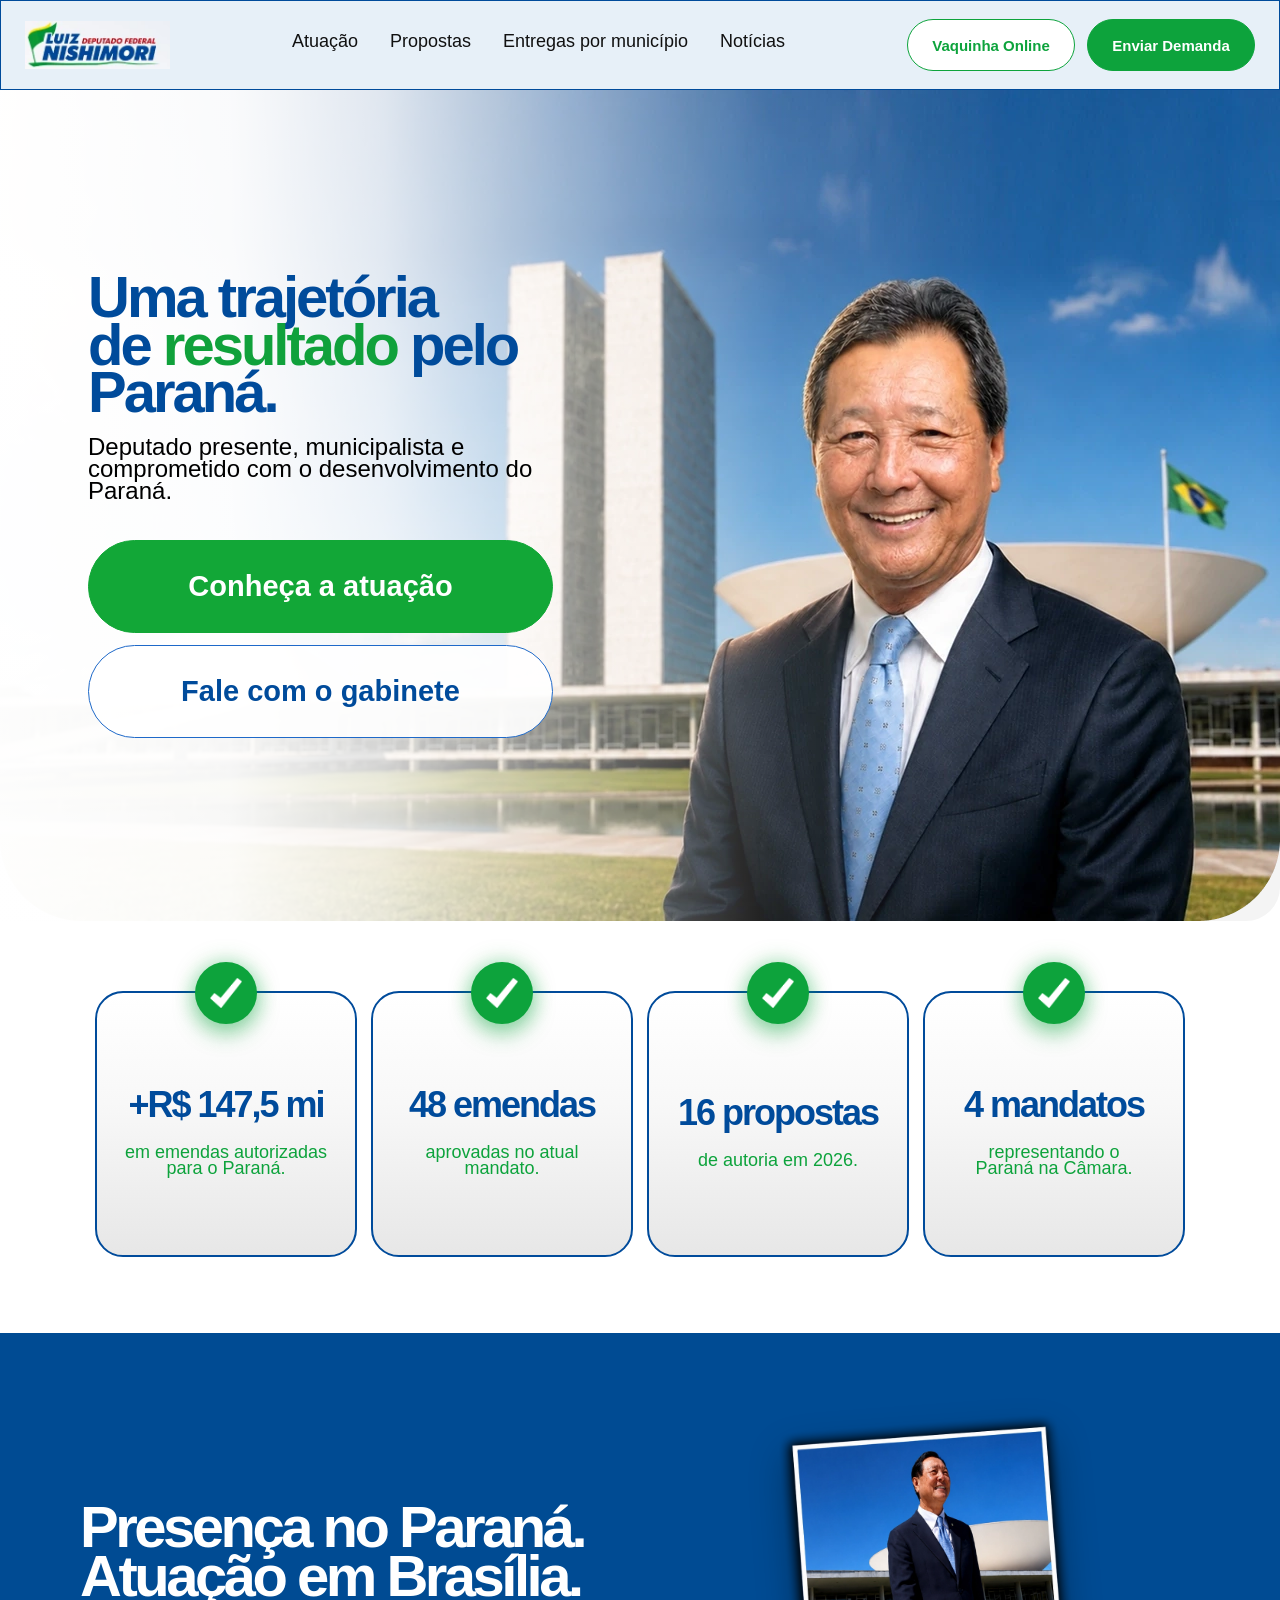
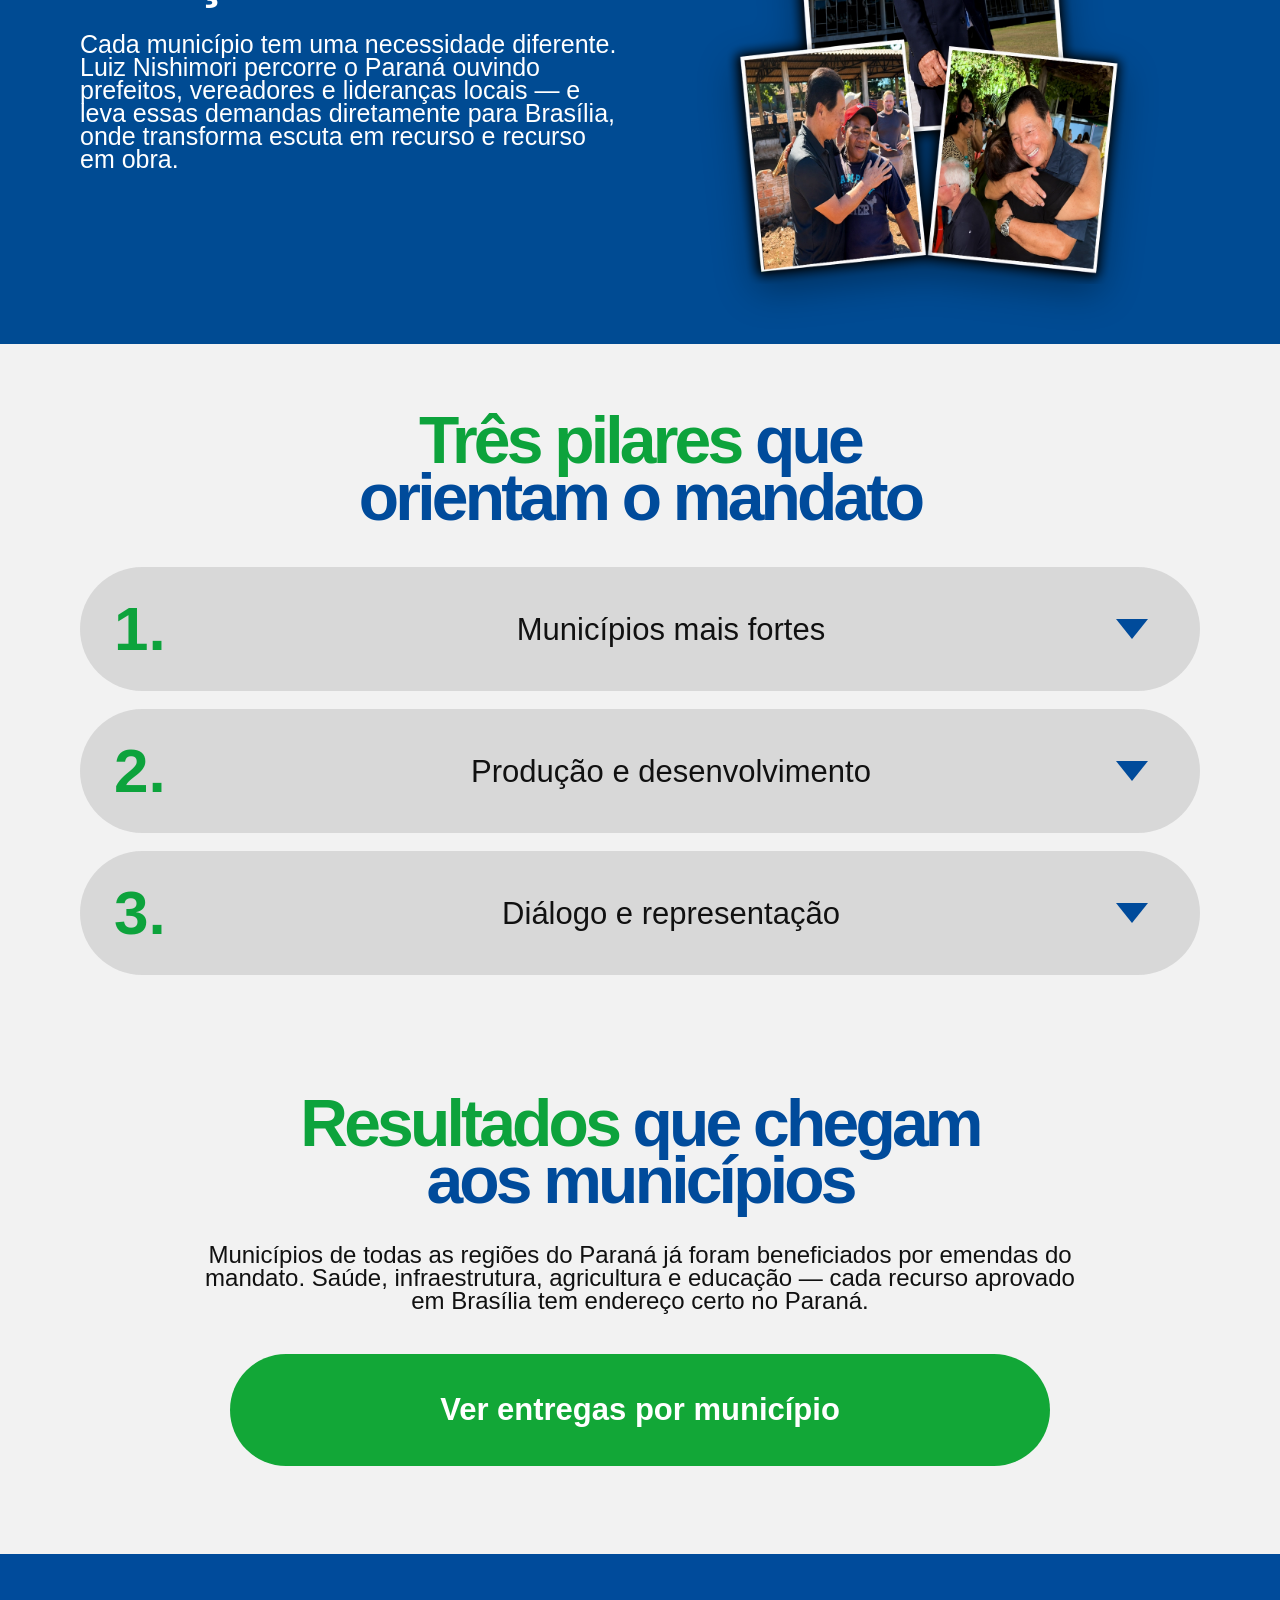
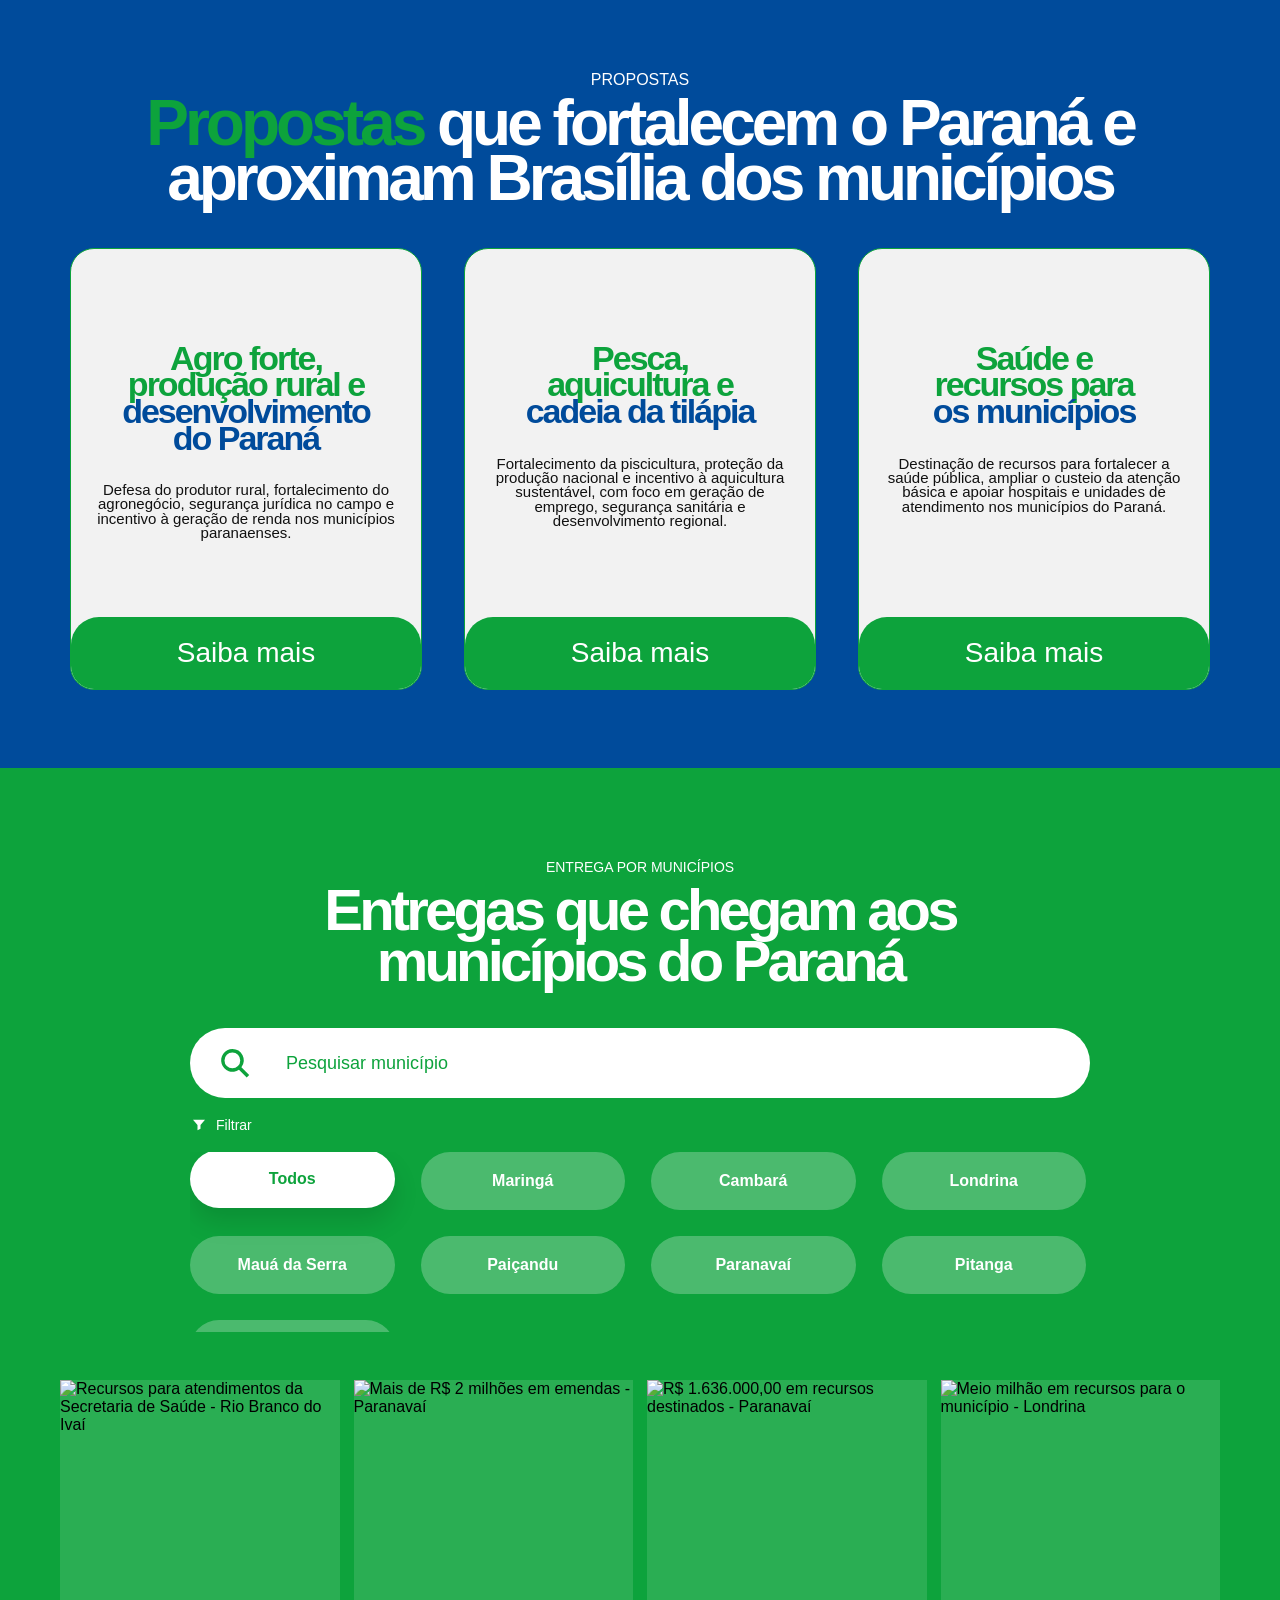
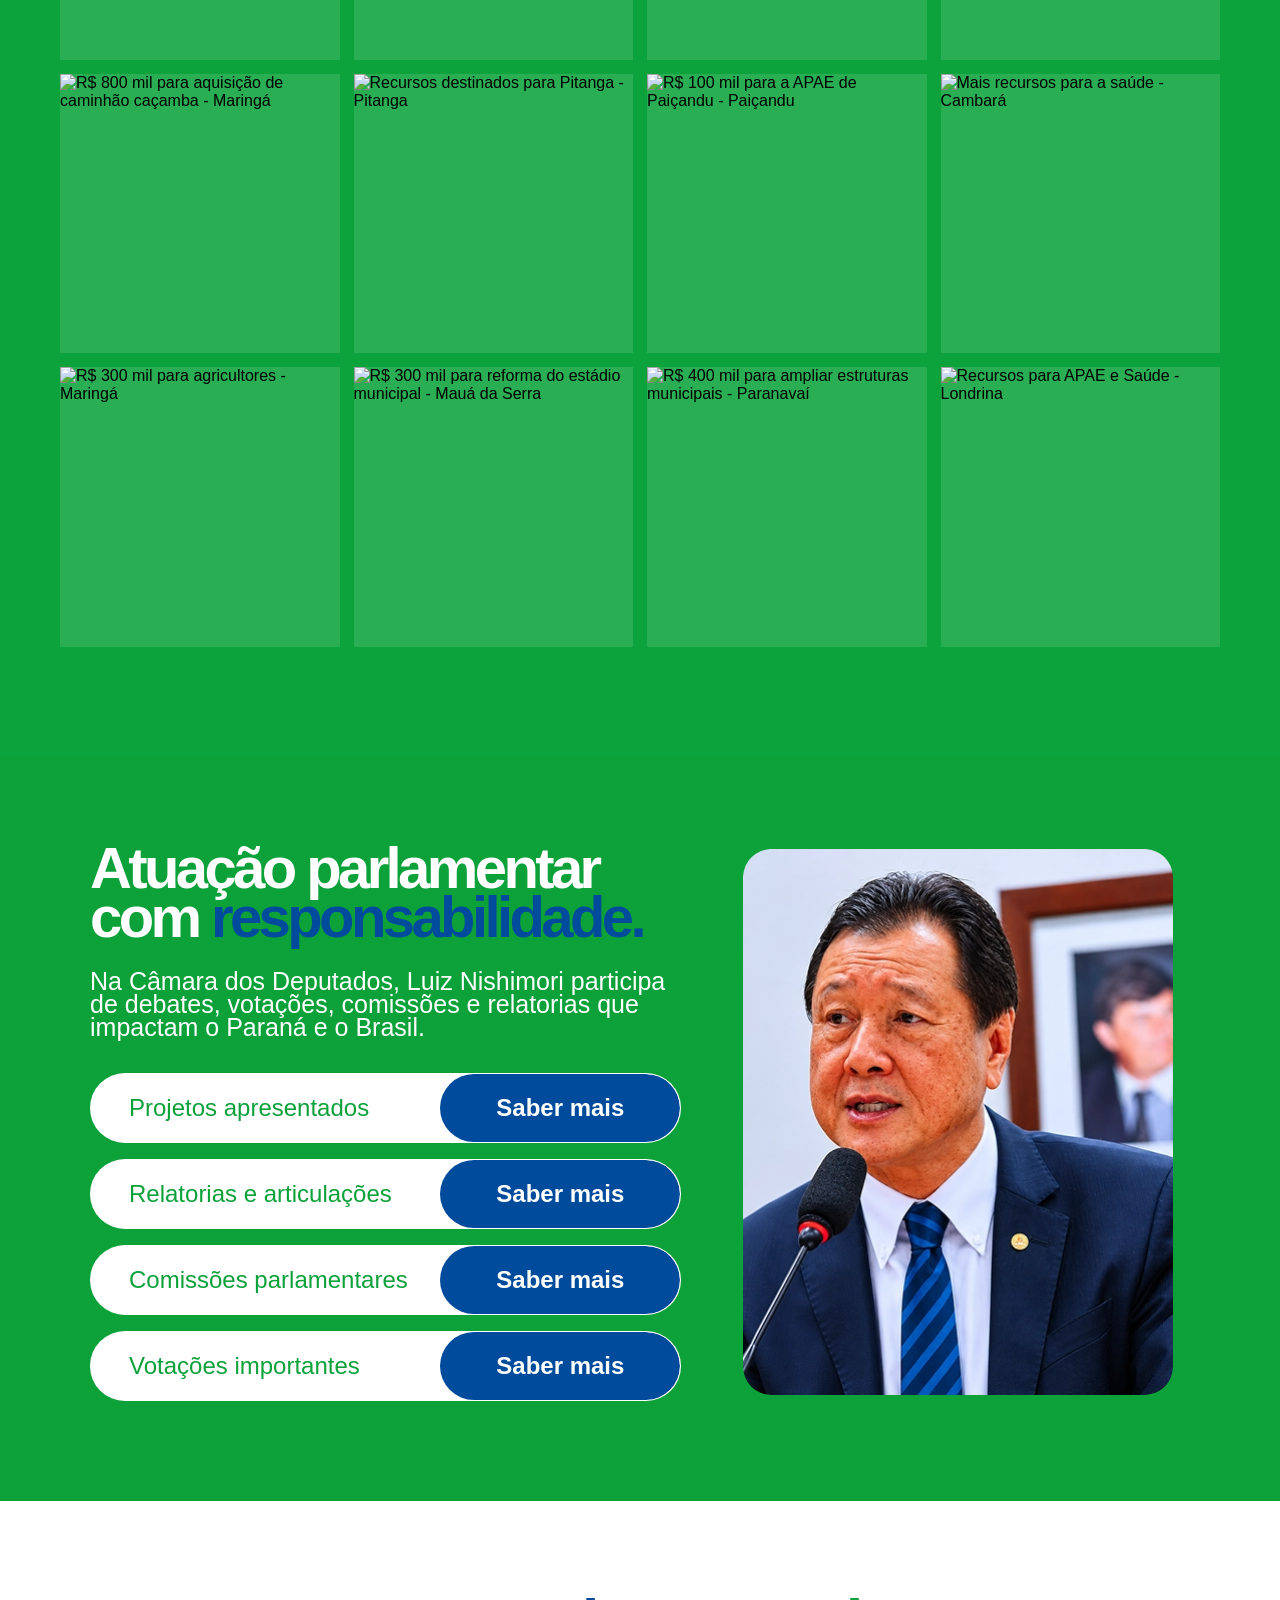
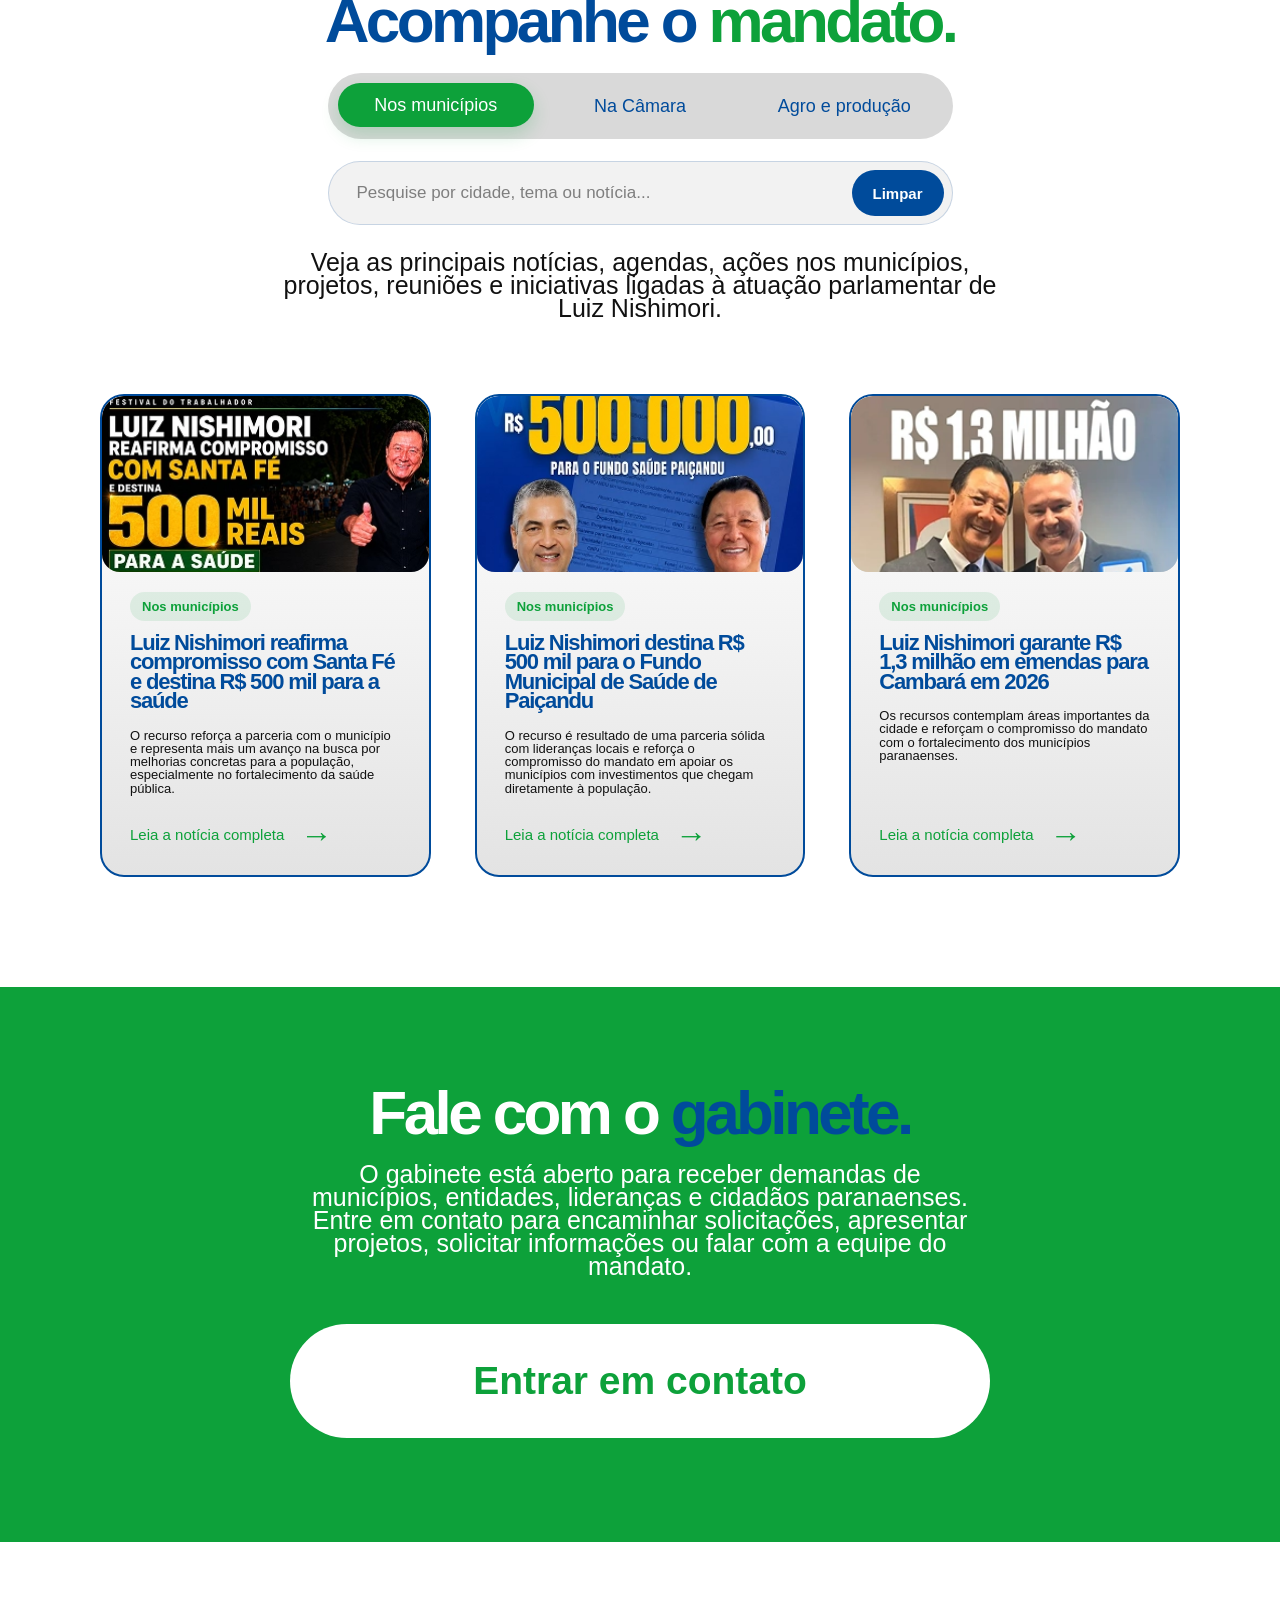
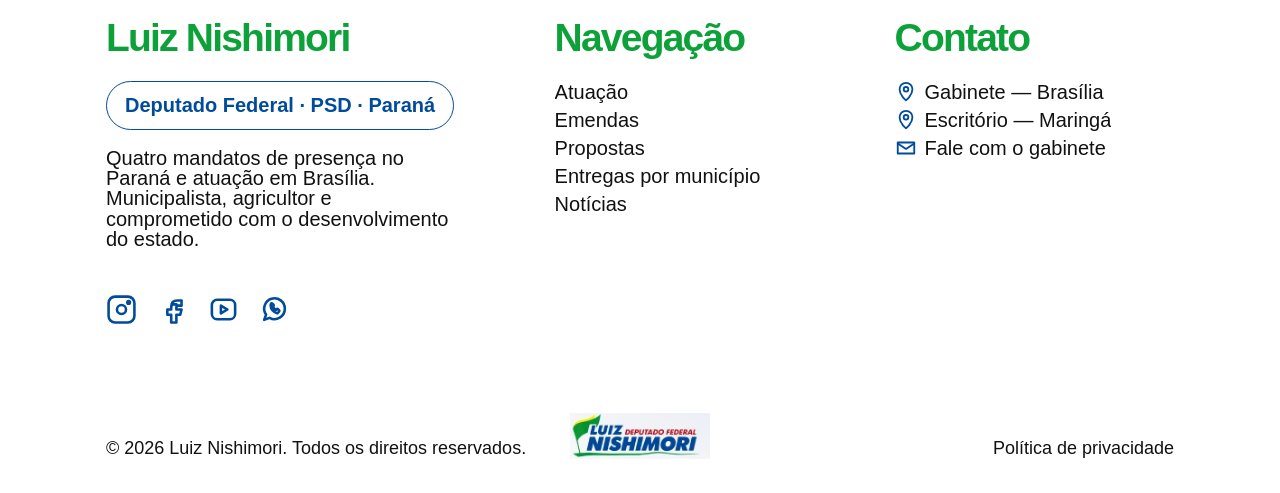
==== commit 7e1a55e5: "Update index.html" ====
--- a/docs/index.html
+++ b/docs/index.html
@@ -3,21 +3,10 @@
 <head>
   <meta charset="UTF-8" />
   <meta name="viewport" content="width=device-width, initial-scale=1.0" />
+
   <title>Luiz Nishimori | Deputado Federal</title>
 
   <style>
-    :root {
-      --blue: #004b9b;
-      --blue-dark: #003b7d;
-      --green: #0da33c;
-      --green-dark: #07872f;
-      --light: #f2f2f2;
-      --line: rgba(0, 75, 155, 0.28);
-      --text: #111111;
-      --white: #ffffff;
-      --shadow: 0 22px 45px rgba(0, 75, 155, 0.14);
-    }
-
     * {
       margin: 0;
       padding: 0;
@@ -31,7 +20,7 @@
     body {
       font-family: Arial, Helvetica, sans-serif;
       background: #ffffff;
-      color: var(--text);
+      color: #000000;
       padding-top: 90px;
       overflow-x: hidden;
     }
@@ -41,135 +30,73 @@
     }
 
     a {
+      text-decoration: none;
       color: inherit;
-      text-decoration: none;
-    }
-
-    img {
-      max-width: 100%;
-      display: block;
-    }
-
-    button,
-    input {
-      font-family: inherit;
     }
 
     .site-header {
       position: fixed;
-      inset: 0 0 auto 0;
+      top: 0;
+      left: 0;
+      width: 100%;
       height: 90px;
-      background: rgba(255, 255, 255, 0.96);
-      border-bottom: 1.5px solid var(--blue);
+      background: rgba(231, 240, 248, 0.96);
+      border: 1px solid #004b9b;
       z-index: 999;
-      backdrop-filter: blur(18px);
     }
 
     .header-container {
       width: 100%;
-      max-width: 1240px;
+      max-width: 1280px;
       height: 100%;
       margin: 0 auto;
-      padding: 0 24px;
       display: flex;
       align-items: center;
       justify-content: space-between;
-      gap: 28px;
-    }
-
-    .logo {
-      flex: 0 0 auto;
+      padding: 0 24px;
     }
 
     .logo img {
-      width: 168px;
+      width: 145px;
       height: auto;
+      display: block;
     }
 
     .desktop-menu {
       display: flex;
       align-items: center;
-      gap: 34px;
-      margin-left: auto;
+      gap: 32px;
     }
 
     .desktop-menu a {
       position: relative;
-      padding: 8px 0 12px;
-      font-size: 16px;
-      font-weight: 500;
-      color: #111;
-      transition: color .22s ease, transform .22s ease;
-      white-space: nowrap;
+      font-size: 18px;
+      font-weight: 400;
+      color: #111111;
+      line-height: 1;
+      padding-bottom: 8px;
+      transition: color 0.25s ease, transform 0.25s ease;
     }
 
     .desktop-menu a::after {
       content: "";
       position: absolute;
       left: 0;
-      bottom: 3px;
+      bottom: 0;
       width: 0;
-      height: 3px;
+      height: 2px;
+      background: #004b9b;
       border-radius: 999px;
-      background: var(--blue);
-      transition: width .22s ease;
-    }
-
-    .desktop-menu a:hover,
-    .desktop-menu a.active {
-      color: var(--blue);
+      transition: width 0.25s ease;
+    }
+
+    .desktop-menu a:hover {
+      color: #004b9b;
       transform: translateY(-1px);
     }
 
-    .desktop-menu a:hover::after,
-    .desktop-menu a.active::after {
+    .desktop-menu a:hover::after {
       width: 100%;
-    }
-
-    .header-actions {
-      display: flex;
-      align-items: center;
-      gap: 12px;
-      flex: 0 0 auto;
-    }
-
-    .nav-button {
-      min-width: 168px;
-      height: 52px;
-      border-radius: 999px;
-      display: inline-flex;
-      align-items: center;
-      justify-content: center;
-      padding: 0 24px;
-      font-size: 16px;
-      font-weight: 800;
-      transition: transform .24s ease, box-shadow .24s ease, background .24s ease, color .24s ease;
-    }
-
-    .nav-button:hover {
-      transform: translateY(-2px);
-      box-shadow: 0 14px 28px rgba(13, 163, 60, .20);
-    }
-
-    .nav-button.outline {
-      color: var(--green);
-      border: 1.5px solid var(--green);
-      background: #fff;
-    }
-
-    .nav-button.outline:hover {
-      color: #fff;
-      background: var(--green);
-    }
-
-    .nav-button.solid {
-      color: #fff;
-      background: var(--green);
-      border: 1.5px solid var(--green);
-    }
-
-    .nav-button.solid:hover {
-      background: var(--green-dark);
     }
 
     .menu-mobile {
@@ -187,10 +114,10 @@
       display: block;
       width: 34px;
       height: 4px;
-      background: var(--blue);
-      border-radius: 999px;
+      background: #004b9b;
+      border-radius: 6px;
       margin-bottom: 6px;
-      transition: transform .25s ease, opacity .25s ease;
+      transition: transform 0.25s ease, opacity 0.25s ease;
     }
 
     .menu-mobile span:last-child {
@@ -211,38 +138,24 @@
 
     .mobile-menu-panel {
       display: none;
-    }
-
-    .page {
-      display: none;
-      min-height: 60vh;
-      animation: pageFade .38s ease both;
-    }
-
-    .page.active {
-      display: block;
-    }
-
-    @keyframes pageFade {
-      from { opacity: 0; transform: translateY(14px); }
-      to { opacity: 1; transform: translateY(0); }
-    }
-
-    .section-container {
-      width: 100%;
-      max-width: 1120px;
-      margin: 0 auto;
     }
 
     .hero {
       position: relative;
       width: 100%;
       overflow: hidden;
-      border-bottom-right-radius: 36px;
+      border-bottom-right-radius: 34px;
       background: #f4f4f4;
     }
 
+    .hero-desktop-visual {
+      display: block;
+      width: 100%;
+      line-height: 0;
+    }
+
     .hero-desktop-visual img {
+      display: block;
       width: 100%;
       height: auto;
     }
@@ -250,7 +163,17 @@
     .hero-overlay {
       position: absolute;
       inset: 0;
-      background: linear-gradient(90deg, rgba(255,255,255,.99) 0%, rgba(255,255,255,.95) 18%, rgba(255,255,255,.78) 34%, rgba(255,255,255,.32) 52%, rgba(255,255,255,0) 78%);
+      background:
+        linear-gradient(
+          90deg,
+          rgba(255, 255, 255, 0.99) 0%,
+          rgba(255, 255, 255, 0.96) 18%,
+          rgba(255, 255, 255, 0.82) 30%,
+          rgba(255, 255, 255, 0.48) 44%,
+          rgba(255, 255, 255, 0.10) 61%,
+          rgba(255, 255, 255, 0.00) 78%
+        );
+      z-index: 1;
       pointer-events: none;
     }
 
@@ -260,1130 +183,302 @@
       width: 100%;
       max-width: 1280px;
       margin: 0 auto;
+      left: 0;
+      right: 0;
       display: flex;
       align-items: center;
-      padding: 24px 42px 24px 88px;
+      padding: 24px 40px 24px 88px;
       z-index: 2;
     }
 
     .hero-text {
-      width: 480px;
+      width: 465px;
     }
 
     .hero h1 {
-      font-size: clamp(46px, 4vw, 62px);
-      line-height: .82;
-      letter-spacing: -3.6px;
+      font-size: 58px;
+      line-height: 0.82;
       font-weight: 900;
-      color: var(--blue);
-      margin-bottom: 22px;
+      letter-spacing: -3px;
+      color: #004b9b;
+      margin-bottom: 20px;
     }
 
     .hero h1 span {
-      color: var(--green);
+      color: #10a13b;
     }
 
     .hero p {
-      max-width: 440px;
-      font-size: 23px;
-      line-height: .95;
-      margin-bottom: 34px;
+      font-size: 24px;
+      line-height: 0.92;
+      font-weight: 400;
+      color: #000000;
+      max-width: 450px;
+      margin-bottom: 38px;
     }
 
     .hero-buttons {
-      width: 465px;
       display: flex;
       flex-direction: column;
       gap: 12px;
-    }
-
-    .btn-large {
-      min-height: 82px;
+      width: 465px;
+    }
+
+    .btn {
+      width: 100%;
+      height: 93px;
       border-radius: 999px;
       display: flex;
       align-items: center;
       justify-content: center;
-      font-size: 25px;
-      font-weight: 900;
-      transition: transform .25s ease, box-shadow .25s ease, background .25s ease, color .25s ease;
-    }
-
-    .btn-large:hover {
+      font-size: 29px;
+      font-weight: 800;
+      line-height: 1;
+      transition: transform 0.25s ease, box-shadow 0.25s ease, background 0.25s ease, color 0.25s ease;
+    }
+
+    .btn:hover {
       transform: translateY(-3px);
-      box-shadow: 0 16px 30px rgba(0, 75, 155, .16);
+      box-shadow: 0 12px 28px rgba(0, 75, 155, 0.18);
     }
 
     .btn-primary {
-      background: var(--green);
-      color: #fff;
-      border: 1.5px solid var(--green);
+      background: #12a737;
+      color: #ffffff;
+      border: 1px solid #12a737;
+    }
+
+    .btn-primary:hover {
+      background: #0f922f;
     }
 
     .btn-secondary {
-      background: rgba(255,255,255,.92);
-      color: var(--blue);
-      border: 1.5px solid var(--blue);
+      background: rgba(255, 255, 255, 0.92);
+      color: #004b9b;
+      border: 1.5px solid #1e69c9;
     }
 
     .btn-secondary:hover {
-      background: var(--blue);
-      color: #fff;
+      background: #004b9b;
+      color: #ffffff;
     }
 
     .mobile-hero-image {
       display: none;
     }
 
-    .numbers-section {
-      padding: 72px 24px 78px;
-      background: #fff;
-    }
-
-    .numbers-container {
-      max-width: 1090px;
-      margin: 0 auto;
+
+    .header-actions {
+      display: flex;
+      align-items: center;
+      gap: 12px;
+      flex-shrink: 0;
+    }
+
+    .header-action-btn {
+      min-width: 168px;
+      height: 52px;
+      border-radius: 999px;
+      display: inline-flex;
+      align-items: center;
+      justify-content: center;
+      padding: 0 24px;
+      font-size: 15px;
+      font-weight: 800;
+      line-height: 1;
+      transition: transform 0.25s ease, box-shadow 0.25s ease, background 0.25s ease, color 0.25s ease, border-color 0.25s ease;
+    }
+
+    .header-action-btn:hover {
+      transform: translateY(-2px);
+      box-shadow: 0 10px 22px rgba(0, 75, 155, 0.14);
+    }
+
+    .header-action-outline {
+      background: #ffffff;
+      color: #0da33c;
+      border: 1.5px solid #0da33c;
+    }
+
+    .header-action-outline:hover {
+      background: #0da33c;
+      color: #ffffff;
+    }
+
+    .header-action-solid {
+      background: #0da33c;
+      color: #ffffff;
+      border: 1.5px solid #0da33c;
+    }
+
+    .header-action-solid:hover {
+      background: #004b9b;
+      border-color: #004b9b;
+    }
+
+    .mobile-actions {
       display: grid;
-      grid-template-columns: repeat(4, 1fr);
-      gap: 14px;
-    }
-
-    .number-card {
-      position: relative;
-      min-height: 250px;
-      border: 2px solid var(--blue);
-      border-radius: 28px;
-      background: linear-gradient(180deg, #fff 0%, #f7f7f7 42%, #e6e6e6 100%);
+      grid-template-columns: 1fr 1fr;
+      gap: 12px;
+      margin-top: 6px;
+    }
+
+    .mobile-menu-panel .mobile-action-btn {
+      padding: 0 14px;
+      min-height: 54px;
       display: flex;
       align-items: center;
       justify-content: center;
-      padding: 54px 20px 36px;
-      text-align: center;
-      transition: transform .28s ease, box-shadow .28s ease;
-    }
-
-    .number-card:hover {
-      transform: translateY(-8px);
-      box-shadow: var(--shadow);
-    }
-
-    .check-circle {
-      position: absolute;
-      top: -29px;
-      left: 50%;
-      transform: translateX(-50%);
-      width: 58px;
-      height: 58px;
-      border-radius: 50%;
-      background: var(--green);
-      display: flex;
-      align-items: center;
-      justify-content: center;
-      box-shadow: 0 10px 22px rgba(13,163,60,.36);
-    }
-
-    .check-circle::before {
-      content: "✓";
-      color: #fff;
-      font-weight: 900;
-      font-size: 31px;
-      line-height: 1;
-    }
-
-    .number-card h2 {
-      font-size: 33px;
-      line-height: .95;
-      font-weight: 900;
-      letter-spacing: -2px;
-      color: var(--blue);
-      margin-bottom: 18px;
-    }
-
-    .number-card p {
-      font-size: 16px;
-      line-height: .95;
-      color: var(--green);
-    }
-
-    .presence-section {
-      background: var(--blue);
-      padding: 62px 24px;
-    }
-
-    .presence-container {
-      max-width: 1120px;
-      min-height: 360px;
-      margin: 0 auto;
-      display: grid;
-      grid-template-columns: 1.05fr .95fr;
-      align-items: center;
-      gap: 40px;
-    }
-
-    .presence-text h2 {
-      font-size: 56px;
-      line-height: .86;
-      letter-spacing: -3.4px;
-      color: #fff;
-      font-weight: 900;
-      margin-bottom: 28px;
-    }
-
-    .presence-text p {
-      max-width: 590px;
-      color: #fff;
-      font-size: 23px;
-      line-height: .96;
-    }
-
-    .presence-image img {
-      width: 470px;
-      margin: 0 auto;
-      filter: drop-shadow(0 14px 18px rgba(0,0,0,.36));
-    }
-
-    .pillars-section {
-      background: #f2f2f2;
-      padding: 74px 24px 92px;
-    }
-
-    .split-title {
-      text-align: center;
-      margin-bottom: 42px;
-    }
-
-    .split-title h2,
-    .results-block h2,
-    .page-title h1,
-    .news-title h1 {
-      font-size: clamp(48px, 5vw, 70px);
-      line-height: .84;
-      letter-spacing: -4px;
-      font-weight: 900;
-    }
-
-    .green-text { color: var(--green); }
-    .blue-text { color: var(--blue); }
-
-    .pillars-list {
-      display: flex;
-      flex-direction: column;
-      gap: 18px;
-      margin-bottom: 104px;
-    }
-
-    .accordion-card {
       border-radius: 999px;
-      background: #d9d9d9;
-      overflow: hidden;
-      transition: border-radius .35s ease, box-shadow .35s ease;
-    }
-
-    .accordion-card.active {
-      border-radius: 34px;
-      box-shadow: 0 18px 36px rgba(0,0,0,.08);
-    }
-
-    .accordion-trigger {
-      width: 100%;
-      min-height: 106px;
-      border: 0;
-      background: transparent;
-      display: grid;
-      grid-template-columns: 100px 1fr 74px;
-      align-items: center;
-      cursor: pointer;
-      padding: 0 22px 0 34px;
-      text-align: left;
-    }
-
-    .accordion-number {
-      font-size: 54px;
-      line-height: 1;
-      color: var(--green);
-      font-weight: 900;
-    }
-
-    .accordion-label {
-      text-align: center;
-      font-size: 26px;
-      color: #111;
-    }
-
-    .accordion-arrow {
-      justify-self: center;
-      width: 0;
-      height: 0;
-      border-left: 13px solid transparent;
-      border-right: 13px solid transparent;
-      border-top: 17px solid var(--blue);
-      transition: transform .35s ease;
-    }
-
-    .accordion-card.active .accordion-arrow {
-      transform: rotate(180deg);
-    }
-
-    .accordion-content {
-      max-height: 0;
-      overflow: hidden;
-      transition: max-height .4s ease;
-    }
-
-    .accordion-content-inner {
-      padding: 0 100px 32px 134px;
-    }
-
-    .accordion-content p {
-      max-width: 790px;
-      font-size: 20px;
-      line-height: 1.16;
-    }
-
-    .results-block {
-      max-width: 920px;
-      margin: 0 auto;
-      text-align: center;
-    }
-
-    .results-block h2 {
-      margin-bottom: 30px;
-    }
-
-    .results-block p {
-      max-width: 850px;
-      margin: 0 auto 38px;
-      font-size: 23px;
-      line-height: .98;
-    }
-
-    .results-button {
-      max-width: 760px;
-      min-height: 92px;
-      margin: 0 auto;
-      border-radius: 999px;
-      background: var(--green);
-      color: #fff;
-      display: flex;
-      align-items: center;
-      justify-content: center;
-      font-size: 27px;
-      font-weight: 900;
-      transition: transform .25s ease, box-shadow .25s ease;
-    }
-
-    .results-button:hover {
-      transform: translateY(-3px);
-      box-shadow: 0 16px 30px rgba(13, 163, 60, .24);
-    }
-
-    .parliament-section {
-      background: var(--green);
-      padding: 86px 24px 94px;
-    }
-
-    .parliament-container {
-      max-width: 1100px;
-      margin: 0 auto;
-      display: grid;
-      grid-template-columns: 1.12fr .88fr;
-      align-items: center;
-      gap: 44px;
-    }
-
-    .parliament-content h2 {
-      color: #fff;
-      font-size: 56px;
-      line-height: .86;
-      letter-spacing: -3.5px;
-      font-weight: 900;
-      margin-bottom: 26px;
-    }
-
-    .parliament-content h2 span {
-      color: var(--blue);
-    }
-
-    .parliament-subtitle {
-      max-width: 620px;
-      color: #fff;
-      font-size: 23px;
-      line-height: .96;
-      margin-bottom: 32px;
-    }
-
-    .parliament-actions {
-      display: flex;
-      flex-direction: column;
-      gap: 15px;
-    }
-
-    .action-row {
-      min-height: 64px;
-      background: #fff;
-      border-radius: 999px;
-      display: grid;
-      grid-template-columns: 1fr 210px;
-      align-items: center;
-      overflow: hidden;
-    }
-
-    .action-row span {
-      color: var(--green);
-      font-size: 21px;
-      padding-left: 34px;
-    }
-
-    .action-row button {
-      height: 64px;
-      border: 0;
-      border-radius: 999px;
-      color: #fff;
-      background: var(--blue);
-      font-size: 19px;
-      font-weight: 900;
-      cursor: pointer;
-      transition: background .25s ease, transform .25s ease;
-    }
-
-    .action-row button:hover {
-      background: var(--blue-dark);
-      transform: translateY(-1px);
-    }
-
-    .action-description {
-      max-height: 0;
-      overflow: hidden;
-      transition: max-height .4s ease;
-    }
-
-    .action-description p {
-      margin-top: 9px;
-      border-radius: 24px;
-      background: rgba(255,255,255,.16);
-      border: 1px solid rgba(255,255,255,.25);
-      color: #fff;
-      font-size: 17px;
-      line-height: 1.2;
-      padding: 17px 22px;
-    }
-
-    .parliament-image img {
-      width: 430px;
-      border-radius: 28px;
-      object-fit: cover;
-    }
-
-    .mandate-preview {
-      background: #fff;
-      padding: 88px 24px 98px;
-    }
-
-    .news-title {
-      text-align: center;
-      max-width: 790px;
-      margin: 0 auto 52px;
-    }
-
-    .news-title p {
-      max-width: 710px;
-      margin: 24px auto 0;
-      font-size: 22px;
-      line-height: .96;
-    }
-
-    .segmented-tabs {
-      width: 100%;
-      max-width: 590px;
-      min-height: 70px;
-      margin: 30px auto 0;
-      padding: 10px;
-      border-radius: 999px;
-      background: #d9d9d9;
-      display: flex;
-      justify-content: center;
-      gap: 8px;
-    }
-
-    .segmented-tabs button {
-      border: 0;
-      border-radius: 999px;
-      min-width: 150px;
-      padding: 0 24px;
-      font-size: 16px;
-      color: var(--blue);
-      background: transparent;
-      cursor: pointer;
-      transition: background .25s ease, color .25s ease, transform .25s ease;
-    }
-
-    .segmented-tabs button.active,
-    .segmented-tabs button:hover {
-      background: var(--green);
-      color: #fff;
-      font-weight: 900;
-      transform: translateY(-1px);
-    }
-
-    .cards-grid {
-      max-width: 1080px;
-      margin: 0 auto;
-      display: grid;
-      grid-template-columns: repeat(3, 1fr);
-      gap: 38px;
-    }
-
-    .news-card,
-    .proposal-card {
-      min-height: 380px;
-      border: 2px solid var(--blue);
-      border-radius: 25px;
-      overflow: hidden;
-      background: linear-gradient(180deg, #fff 0%, #f2f2f2 52%, #e4e4e4 100%);
-      display: flex;
-      flex-direction: column;
-      transition: transform .3s ease, box-shadow .3s ease, border-color .3s ease;
-    }
-
-    .news-card:hover,
-    .proposal-card:hover {
-      transform: translateY(-10px);
-      border-color: var(--green);
-      box-shadow: var(--shadow);
-    }
-
-    .news-card-image {
-      height: 175px;
-      overflow: hidden;
-      background: #d9d9d9;
-      border-radius: 20px 20px 16px 16px;
-    }
-
-    .news-card-image img {
-      width: 100%;
-      height: 100%;
-      object-fit: cover;
-      transition: transform .45s ease;
-    }
-
-    .news-card:hover img {
-      transform: scale(1.06);
-    }
-
-    .news-card-content {
-      padding: 22px 26px 24px;
-      display: flex;
-      flex-direction: column;
-      flex: 1;
-    }
-
-    .category-pill {
-      width: fit-content;
-      margin-bottom: 13px;
-      padding: 7px 12px;
-      border-radius: 999px;
-      background: rgba(13,163,60,.1);
-      color: var(--green);
-      font-size: 13px;
-      font-weight: 900;
-    }
-
-    .news-card h3 {
-      color: var(--blue);
-      font-size: 23px;
-      line-height: .9;
-      letter-spacing: -1.2px;
-      font-weight: 900;
-      margin-bottom: 18px;
-    }
-
-    .news-card p {
-      font-size: 13px;
-      line-height: 1.08;
-      flex: 1;
-    }
-
-    .read-more {
-      margin-top: 24px;
-      display: inline-flex;
-      align-items: center;
-      gap: 14px;
-      color: var(--green);
-      font-size: 15px;
-      font-weight: 700;
-    }
-
-    .read-more::after {
-      content: "→";
-      font-size: 30px;
-      transition: transform .25s ease;
-    }
-
-    .news-card:hover .read-more::after,
-    .delivery-card:hover .delivery-card-overlay::after {
-      transform: translateX(8px);
-    }
-
-    .page-title-section {
-      padding: 96px 24px 88px;
-      background: var(--blue);
-      color: #fff;
-      text-align: center;
-    }
-
-    .page-kicker {
-      display: block;
-      font-size: 15px;
-      letter-spacing: .4px;
-      text-transform: uppercase;
-      opacity: .92;
-      margin-bottom: 12px;
-    }
-
-    .proposal-section {
-      background: var(--blue);
-      padding: 0 24px 96px;
-    }
-
-    .proposal-grid {
-      max-width: 1080px;
-      margin: 0 auto;
-      display: grid;
-      grid-template-columns: repeat(3, 1fr);
-      gap: 44px;
-    }
-
-    .proposal-card {
-      position: relative;
-      min-height: 420px;
-      padding: 70px 30px 92px;
-      text-align: center;
-      border-color: var(--green);
-    }
-
-    .proposal-card h3 {
-      font-size: 35px;
-      line-height: .86;
-      letter-spacing: -2.2px;
-      font-weight: 900;
-      color: var(--blue);
-      margin-bottom: 25px;
-    }
-
-    .proposal-card h3 span {
-      color: var(--green);
-    }
-
-    .proposal-card p {
-      font-size: 17px;
-      line-height: 1.05;
-      color: #111;
-    }
-
-    .proposal-card a {
-      position: absolute;
-      left: 0;
-      right: 0;
-      bottom: 0;
-      min-height: 72px;
-      border-radius: 999px 999px 24px 24px;
-      background: var(--green);
-      color: #fff;
-      font-size: 26px;
-      font-weight: 500;
-      display: flex;
-      align-items: center;
-      justify-content: center;
-      transition: background .25s ease;
-    }
-
-    .proposal-card a:hover {
-      background: var(--green-dark);
-    }
-
-    .deliveries-page {
-      background: var(--green);
-      padding: 92px 24px 110px;
-      color: #fff;
-      min-height: calc(100vh - 90px);
-    }
-
-    .deliveries-head {
-      max-width: 900px;
-      margin: 0 auto 42px;
-      text-align: center;
-    }
-
-    .deliveries-head h1 {
-      font-size: clamp(48px, 5.2vw, 72px);
-      line-height: .86;
-      letter-spacing: -4px;
-      font-weight: 900;
-      color: #fff;
-    }
-
-    .delivery-search-wrapper {
-      max-width: 940px;
-      margin: 0 auto 22px;
-      position: relative;
-    }
-
-    .delivery-search-wrapper svg {
-      position: absolute;
-      left: 28px;
-      top: 50%;
-      width: 34px;
-      height: 34px;
-      transform: translateY(-50%);
-      stroke: var(--green);
-      stroke-width: 4;
-      fill: none;
-      pointer-events: none;
-    }
-
-    .delivery-search-wrapper input {
-      width: 100%;
-      height: 76px;
-      border: 0;
-      outline: 0;
-      border-radius: 999px;
-      background: #fff;
-      color: var(--green);
-      font-size: 21px;
-      padding: 0 28px 0 86px;
-      box-shadow: 0 18px 36px rgba(0,0,0,.10);
-    }
-
-    .delivery-search-wrapper input::placeholder {
-      color: var(--green);
-      opacity: .75;
-    }
-
-    .filter-label {
-      max-width: 940px;
-      margin: 0 auto 16px;
-      display: flex;
-      align-items: center;
-      gap: 8px;
-      color: rgba(255,255,255,.86);
-      font-size: 16px;
-    }
-
-    .filter-label svg {
-      width: 18px;
-      height: 18px;
-      stroke: currentColor;
-      fill: none;
-      stroke-width: 2.2;
-    }
-
-    .city-chips {
-      max-width: 940px;
-      margin: 0 auto 48px;
-      display: grid;
-      grid-template-columns: repeat(5, 1fr);
-      gap: 18px;
-    }
-
-    .city-chip {
-      height: 56px;
-      border: 0;
-      border-radius: 999px;
-      background: rgba(255,255,255,.26);
-      color: #fff;
-      font-size: 16px;
-      font-weight: 800;
-      cursor: pointer;
-      transition: background .25s ease, transform .25s ease;
-    }
-
-    .city-chip:hover,
-    .city-chip.active {
-      background: #fff;
-      color: var(--green);
-      transform: translateY(-2px);
-    }
-
-    .delivery-grid {
-      max-width: 1120px;
-      margin: 0 auto;
-      display: grid;
-      grid-template-columns: repeat(4, 1fr);
-      gap: 16px;
-    }
-
-    .delivery-card {
-      position: relative;
-      aspect-ratio: 1 / 1.28;
-      overflow: hidden;
-      border-radius: 2px;
-      background: rgba(255,255,255,.18);
-      box-shadow: 0 16px 30px rgba(0,0,0,.12);
-      transition: transform .28s ease, box-shadow .28s ease;
-    }
-
-    .delivery-card:hover {
-      transform: translateY(-8px) scale(1.01);
-      box-shadow: 0 24px 42px rgba(0,0,0,.20);
-    }
-
-    .delivery-card img {
-      width: 100%;
-      height: 100%;
-      object-fit: cover;
-      transition: transform .45s ease, filter .45s ease;
-    }
-
-    .delivery-card:hover img {
-      transform: scale(1.06);
-      filter: saturate(1.06) contrast(1.03);
-    }
-
-    .delivery-card-overlay {
-      position: absolute;
-      inset: auto 0 0 0;
-      padding: 54px 16px 16px;
-      background: linear-gradient(180deg, rgba(0,0,0,0) 0%, rgba(0,75,155,.84) 100%);
-      color: #fff;
-      transform: translateY(100%);
-      transition: transform .28s ease;
       font-size: 14px;
       font-weight: 800;
-      line-height: 1.05;
-    }
-
-    .delivery-card:hover .delivery-card-overlay {
-      transform: translateY(0);
-    }
-
-    .delivery-card-overlay::after {
-      content: "Abrir no Instagram →";
-      display: block;
-      margin-top: 8px;
-      color: #fff;
-      font-size: 13px;
-      transition: transform .25s ease;
-    }
-
-    .delivery-empty {
-      grid-column: 1 / -1;
-      padding: 44px 22px;
-      border: 2px dashed rgba(255,255,255,.45);
-      border-radius: 28px;
-      text-align: center;
-    }
-
-    .delivery-empty h3 {
-      font-size: 28px;
-      line-height: 1;
-      margin-bottom: 10px;
-    }
-
-    .news-page {
-      background: #fff;
-      padding: 92px 24px 108px;
-    }
-
-    .news-controls {
-      max-width: 660px;
-      margin: 0 auto 46px;
-    }
-
-    .news-search {
-      margin-top: 22px;
-      display: grid;
-      grid-template-columns: 1fr 92px;
-      gap: 8px;
-      padding: 8px;
-      border-radius: 999px;
-      background: #f2f2f2;
-      border: 1.5px solid rgba(0,75,155,.18);
-    }
-
-    .news-search input {
-      height: 46px;
-      border: 0;
-      outline: 0;
-      background: transparent;
-      padding: 0 20px;
-      font-size: 16px;
-    }
-
-    .news-search button {
-      border: 0;
-      border-radius: 999px;
-      background: var(--blue);
-      color: #fff;
-      font-weight: 900;
-      cursor: pointer;
-    }
-
-    .final-cta-section {
-      background: var(--green);
-      padding: 78px 24px 86px;
-      text-align: center;
-      color: #fff;
-    }
-
-    .final-cta-container {
-      max-width: 820px;
-      margin: 0 auto;
-    }
-
-    .final-cta-container h2 {
-      font-size: 48px;
-      line-height: .9;
-      letter-spacing: -2.8px;
-      font-weight: 900;
-      margin-bottom: 18px;
-    }
-
-    .final-cta-container h2 span {
-      color: var(--blue);
-    }
-
-    .final-cta-container p {
-      max-width: 760px;
-      margin: 0 auto 28px;
-      font-size: 18px;
-      line-height: 1.05;
-    }
-
-    .final-cta-button {
-      width: 100%;
-      max-width: 520px;
-      min-height: 72px;
-      border-radius: 999px;
-      background: #fff;
-      color: var(--green);
-      display: flex;
-      align-items: center;
-      justify-content: center;
-      margin: 0 auto;
-      font-size: 20px;
-      font-weight: 900;
-      transition: transform .25s ease, box-shadow .25s ease;
-    }
-
-    .final-cta-button:hover {
-      transform: translateY(-3px);
-      box-shadow: 0 16px 30px rgba(0,0,0,.16);
-    }
-
-    .site-footer {
-      background: #fff;
-      padding: 76px 24px 46px;
-      color: #111;
-    }
-
-    .footer-container {
-      max-width: 1120px;
-      margin: 0 auto;
-      display: grid;
-      grid-template-columns: 1.2fr .8fr .8fr;
-      gap: 70px;
-    }
-
-    .site-footer h3 {
-      color: var(--green);
-      font-size: 42px;
-      line-height: .9;
-      letter-spacing: -2.6px;
-      margin-bottom: 20px;
-      font-weight: 900;
-    }
-
-    .footer-badge {
-      width: fit-content;
-      display: inline-flex;
-      align-items: center;
-      min-height: 48px;
-      padding: 0 24px;
-      border: 1.5px solid var(--blue);
-      border-radius: 999px;
-      color: var(--blue);
-      font-size: 17px;
-      font-weight: 900;
-      margin-bottom: 24px;
-    }
-
-    .footer-about p {
-      font-size: 19px;
-      line-height: 1.02;
-      max-width: 360px;
-    }
-
-    .footer-nav,
-    .footer-contact {
-      display: flex;
-      flex-direction: column;
-      gap: 7px;
-      font-size: 20px;
-      line-height: 1.05;
-    }
-
-    .footer-nav a:hover,
-    .footer-contact a:hover {
-      color: var(--blue);
-      transform: translateX(4px);
-    }
-
-    .footer-nav a,
-    .footer-contact a {
-      transition: color .22s ease, transform .22s ease;
-    }
-
-    .footer-bottom {
-      max-width: 1120px;
-      margin: 72px auto 0;
-      display: grid;
-      grid-template-columns: 1fr auto 1fr;
-      align-items: end;
-      gap: 28px;
-    }
-
-    .footer-copy {
-      font-size: 16px;
-    }
-
-    .footer-logo img {
-      width: 140px;
-    }
-
-    .privacy-link {
-      justify-self: end;
-      text-decoration: underline;
-      font-size: 16px;
-    }
-
-    .footer-social {
-      max-width: 1120px;
-      margin: 34px auto 0;
-      display: flex;
-      gap: 20px;
-      align-items: center;
-    }
-
-    .footer-social a {
-      width: 31px;
-      height: 31px;
-      color: var(--blue);
-      transition: transform .25s ease, color .25s ease;
-    }
-
-    .footer-social a:hover {
-      transform: translateY(-4px) scale(1.06);
-      color: var(--green);
-    }
-
-    .footer-social svg {
-      width: 100%;
-      height: 100%;
-      fill: none;
-      stroke: currentColor;
-      stroke-width: 1.8;
-      stroke-linecap: round;
-      stroke-linejoin: round;
-    }
-
-    .reveal {
-      opacity: 0;
-      transform: translateY(38px);
-      filter: blur(14px);
-      transition: opacity .72s ease, transform .72s ease, filter .72s ease;
-      transition-delay: var(--delay, 0ms);
-    }
-
-    .reveal.is-visible {
-      opacity: 1;
-      transform: translateY(0);
-      filter: blur(0);
-    }
-
-    @media (max-width: 1180px) {
-      .desktop-menu { gap: 22px; }
-      .desktop-menu a { font-size: 14px; }
-      .nav-button { min-width: 145px; font-size: 14px; padding: 0 18px; }
+      box-shadow: none;
+    }
+
+    .mobile-menu-panel .mobile-action-outline {
+      background: #ffffff;
+      border: 1.5px solid #0da33c;
+      color: #0da33c;
+    }
+
+    .mobile-menu-panel .mobile-action-solid {
+      background: #0da33c;
+      border: 1.5px solid #0da33c;
+      color: #ffffff;
+    }
+
+    @media (min-width: 1440px) {
+      .header-container {
+        max-width: 1220px;
+      }
+
+      .hero-content {
+        max-width: 1320px;
+        padding-left: 98px;
+      }
+    }
+
+    @media (min-width: 1024px) and (max-width: 1230px) {
+      .header-container {
+        max-width: 1080px;
+        padding: 0 18px;
+      }
+
+      .desktop-menu {
+        gap: 34px;
+      }
+
+      .hero-content {
+        max-width: 1180px;
+        padding: 20px 28px 20px 60px;
+      }
+
+      .hero-text,
+      .hero-buttons {
+        width: 430px;
+      }
+
+      .hero h1 {
+        font-size: 52px;
+      }
+
+      .hero p {
+        font-size: 22px;
+      }
+
+      .btn {
+        height: 84px;
+        font-size: 26px;
+      }
     }
 
     @media (max-width: 1023px) {
-      body { padding-top: 76px; }
-      .site-header { height: 76px; }
-      .header-container { padding: 0 22px; }
-      .logo img { width: 132px; }
+      body {
+        padding-top: 76px;
+      }
+
+      .site-header {
+        height: 76px;
+      }
+
+      .header-container {
+        max-width: 100%;
+        padding: 0 26px;
+      }
+
+      .logo img {
+        width: 150px;
+      }
+
       .desktop-menu,
-      .header-actions { display: none; }
-      .menu-mobile { display: block; }
+      .header-actions {
+        display: none;
+      }
+
+      .menu-mobile {
+        display: block;
+      }
 
       .mobile-menu-panel {
         position: fixed;
         top: 76px;
         left: 0;
         width: 100%;
-        max-height: calc(100vh - 76px);
-        overflow-y: auto;
-        background: #fff;
-        border-bottom: 1.5px solid var(--blue);
-        padding: 28px 20px 34px;
+        background: rgba(231, 240, 248, 0.98);
+        border-bottom: 1px solid #004b9b;
+        padding: 26px;
         display: flex;
         flex-direction: column;
-        gap: 12px;
+        gap: 18px;
         opacity: 0;
         visibility: hidden;
+        transform: translateY(-16px);
         pointer-events: none;
-        transform: translateY(-14px);
-        transition: opacity .24s ease, visibility .24s ease, transform .24s ease;
+        transition: opacity 0.25s ease, visibility 0.25s ease, transform 0.25s ease;
         z-index: 998;
       }
 
       .mobile-menu-panel.active {
         opacity: 1;
         visibility: visible;
+        transform: translateY(0);
         pointer-events: auto;
-        transform: translateY(0);
       }
 
       .mobile-menu-panel a {
-        display: flex;
-        align-items: center;
-        min-height: 48px;
-        padding: 0 2px;
-        color: #111;
-        font-size: 16px;
+        width: 100%;
+        padding: 16px 18px;
+        border-radius: 16px;
+        background: #ffffff;
+        border: 1px solid rgba(0, 75, 155, 0.18);
+        color: #004b9b;
+        font-size: 18px;
+        font-weight: 700;
+        box-shadow: 0 8px 18px rgba(0, 75, 155, 0.08);
       }
 
-      .mobile-menu-panel a.active {
-        color: var(--blue);
-        font-weight: 900;
+      .hero {
+        background: #ffffff;
+        border-bottom-right-radius: 0;
       }
 
-      .mobile-menu-panel .mobile-actions {
-        display: grid;
-        grid-template-columns: 1fr 1fr;
-        gap: 10px;
-        margin-top: 10px;
+      .hero-desktop-visual,
+      .hero-overlay {
+        display: none;
       }
-
-      .mobile-menu-panel .nav-button {
-        min-width: 0;
-        width: 100%;
-        height: 48px;
-        font-size: 12px;
-        padding: 0 12px;
-      }
-
-      .hero {
-        border-radius: 0;
-        background: #fff;
-      }
-
-      .hero-desktop-visual,
-      .hero-overlay { display: none; }
 
       .mobile-hero-image {
         display: block;
         width: 100%;
-        height: 455px;
-        background-image: linear-gradient(180deg, rgba(255,255,255,0) 58%, #fff 100%), url("assets/img/hero-mobile.webp");
+        height: 445px;
+        background-image:
+          linear-gradient(
+            180deg,
+            rgba(255, 255, 255, 0) 55%,
+            rgba(255, 255, 255, 1) 100%
+          ),
+          url("assets/img/hero-mobile.webp");
+        background-repeat: no-repeat;
         background-size: cover;
         background-position: center top;
       }
@@ -1391,9 +486,10 @@
       .hero-content {
         position: relative;
         inset: auto;
+        max-width: 100%;
         display: block;
         padding: 0 26px 42px;
-        margin-top: -10px;
+        margin-top: -12px;
       }
 
       .hero-text {
@@ -1403,144 +499,49 @@
 
       .hero h1 {
         font-size: 40px;
-        line-height: .82;
-        letter-spacing: -2.2px;
+        line-height: 0.82;
+        letter-spacing: -2px;
         margin-bottom: 16px;
       }
 
       .hero p {
-        max-width: 285px;
+        font-size: 14px;
+        line-height: 0.9;
+        max-width: 270px;
         margin: 0 auto 22px;
-        font-size: 14px;
-        line-height: .94;
       }
 
       .hero-buttons {
         width: 100%;
-        max-width: 365px;
-        margin: 0 auto;
+        gap: 8px;
       }
 
-      .btn-large {
-        min-height: 66px;
-        font-size: 22px;
+      .btn {
+        height: 68px;
+        font-size: 26px;
       }
-
-      .numbers-section { padding: 72px 28px 82px; }
-      .numbers-container { max-width: 370px; grid-template-columns: 1fr; gap: 56px; }
-      .number-card { min-height: 248px; }
-      .number-card h2 { font-size: 34px; }
-      .number-card p { font-size: 16px; }
-
-      .presence-section { padding: 34px 24px 66px; }
-      .presence-container { max-width: 390px; display: flex; flex-direction: column; text-align: center; gap: 34px; }
-      .presence-image { order: 1; }
-      .presence-image img { width: 285px; }
-      .presence-text { order: 2; }
-      .presence-text h2 { font-size: 41px; line-height: .8; letter-spacing: -2.8px; margin-bottom: 28px; }
-      .presence-text p { max-width: 320px; margin: 0 auto; font-size: 15px; line-height: .96; }
-
-      .pillars-section { padding: 46px 18px 64px; }
-      .split-title h2,
-      .results-block h2,
-      .page-title h1,
-      .news-title h1 { font-size: 38px; line-height: .82; letter-spacing: -2.3px; }
-      .pillars-list { gap: 14px; margin-bottom: 70px; }
-      .accordion-card.active { border-radius: 26px; }
-      .accordion-trigger { min-height: 82px; grid-template-columns: 54px 1fr 38px; padding: 0 16px 0 20px; }
-      .accordion-number { font-size: 30px; }
-      .accordion-label { font-size: 17px; }
-      .accordion-arrow { border-left-width: 9px; border-right-width: 9px; border-top-width: 12px; }
-      .accordion-content-inner { padding: 0 20px 22px; }
-      .accordion-content p { font-size: 14px; text-align: left; }
-      .results-block p { max-width: 340px; font-size: 14px; line-height: 1; margin-bottom: 28px; }
-      .results-button { max-width: 350px; min-height: 66px; font-size: 20px; }
-
-      .parliament-section { padding: 54px 18px 72px; }
-      .parliament-container { max-width: 390px; display: flex; flex-direction: column; text-align: center; gap: 38px; }
-      .parliament-image { order: 1; }
-      .parliament-content { order: 2; }
-      .parliament-image img { width: 365px; margin: 0 auto; }
-      .parliament-content h2 { font-size: 42px; line-height: .78; letter-spacing: -2.8px; }
-      .parliament-subtitle { max-width: 315px; margin: 0 auto 32px; font-size: 15px; }
-      .action-row { min-height: 68px; grid-template-columns: 1.15fr .85fr; }
-      .action-row span { font-size: 14px; text-align: left; padding-left: 22px; }
-      .action-row button { height: 68px; font-size: 14px; }
-      .action-description p { text-align: left; font-size: 13px; }
-
-      .mandate-preview,
-      .news-page { padding: 68px 18px 84px; }
-      .news-title { margin-bottom: 36px; }
-      .news-title p { display: none; }
-      .segmented-tabs { max-width: 320px; overflow-x: auto; justify-content: flex-start; min-height: 64px; padding: 9px; }
-      .segmented-tabs button { min-width: 126px; font-size: 12px; padding: 0 12px; }
-      .cards-grid { max-width: 390px; grid-template-columns: 1fr; gap: 28px; }
-      .news-card { min-height: 390px; }
-      .news-card-image { height: 185px; }
-      .news-card h3 { font-size: 22px; }
-
-      .page-title-section { padding: 74px 18px 58px; }
-      .proposal-section { padding: 0 18px 70px; }
-      .proposal-grid { max-width: 390px; grid-template-columns: 1fr; gap: 28px; }
-      .proposal-card { min-height: 290px; padding: 54px 24px 78px; }
-      .proposal-card h3 { font-size: 30px; }
-      .proposal-card p { font-size: 14px; }
-      .proposal-card a { min-height: 64px; font-size: 20px; }
-
-      .deliveries-page { padding: 58px 18px 76px; min-height: calc(100vh - 76px); }
-      .deliveries-head { margin-bottom: 28px; }
-      .deliveries-head h1 { font-size: 39px; line-height: .84; letter-spacing: -2.4px; }
-      .delivery-search-wrapper input { height: 58px; font-size: 13px; padding-left: 62px; }
-      .delivery-search-wrapper svg { width: 24px; height: 24px; left: 22px; }
-      .filter-label { font-size: 12px; margin-bottom: 12px; }
-      .city-chips { grid-template-columns: repeat(4, 1fr); gap: 8px; margin-bottom: 34px; }
-      .city-chip { height: 28px; font-size: 9px; padding: 0 4px; }
-      .delivery-grid { grid-template-columns: repeat(2, 1fr); gap: 12px; }
-      .delivery-card { border-radius: 2px; }
-      .delivery-card-overlay { display: none; }
-
-      .news-controls { max-width: 350px; margin-bottom: 34px; }
-      .news-search { grid-template-columns: 1fr 74px; }
-      .news-search input { font-size: 12px; padding: 0 14px; }
-      .news-search button { font-size: 11px; }
-
-      .final-cta-section { padding: 62px 22px 70px; }
-      .final-cta-container h2 { font-size: 36px; }
-      .final-cta-container p { font-size: 14px; line-height: 1; }
-      .final-cta-button { min-height: 58px; font-size: 16px; }
-
-      .site-footer { padding: 64px 26px 42px; }
-      .footer-container { max-width: 390px; grid-template-columns: 1fr; gap: 46px; }
-      .site-footer h3 { font-size: 36px; }
-      .footer-badge { min-height: 42px; font-size: 14px; padding: 0 18px; }
-      .footer-about p { font-size: 14px; max-width: 300px; }
-      .footer-nav, .footer-contact { font-size: 16px; }
-      .footer-bottom { max-width: 390px; margin-top: 48px; display: flex; flex-direction: column; align-items: flex-start; gap: 28px; }
-      .footer-logo { align-self: center; order: 3; }
-      .privacy-link { justify-self: start; }
-      .footer-social { max-width: 390px; gap: 22px; margin-top: 36px; }
-      .footer-social a { width: 34px; height: 34px; }
     }
   </style>
 </head>
 
 <body>
+
   <header class="site-header">
     <div class="header-container">
-      <a href="#atuacao" class="logo" data-page-link="atuacao" aria-label="Luiz Nishimori">
+      <a href="#inicio" class="logo" aria-label="Luiz Nishimori">
         <img src="assets/img/logo-nishimori.webp" alt="Luiz Nishimori Deputado Federal" />
       </a>
 
       <nav class="desktop-menu" aria-label="Menu principal">
-        <a href="#atuacao" data-page-link="atuacao">Atuação</a>
-        <a href="#propostas" data-page-link="propostas">Propostas</a>
-        <a href="#entregas" data-page-link="entregas">Entregas por município</a>
-        <a href="#noticias" data-page-link="noticias">Notícias</a>
+        <a href="#inicio">Atuação</a>
+        <a href="#propostas-site">Propostas</a>
+        <a href="#entregas">Entregas por município</a>
+        <a href="#noticias">Notícias</a>
       </nav>
 
-      <div class="header-actions">
-        <a href="#" class="nav-button outline" id="vaquinhaLink">Vaquinha Online</a>
-        <a href="#contato" class="nav-button solid" data-scroll-contact>Enviar Demanda</a>
+      <div class="header-actions" aria-label="Ações rápidas">
+        <a href="#" class="header-action-btn header-action-outline">Vaquinha Online</a>
+        <a href="#gabinete" class="header-action-btn header-action-solid">Enviar Demanda</a>
       </div>
 
       <button class="menu-mobile" type="button" aria-label="Abrir menu" aria-expanded="false">
@@ -1551,501 +552,3392 @@
     </div>
 
     <nav class="mobile-menu-panel" aria-label="Menu mobile">
-      <a href="#atuacao" data-page-link="atuacao">Atuação</a>
-      <a href="#propostas" data-page-link="propostas">Propostas</a>
-      <a href="#entregas" data-page-link="entregas">Entregas por município</a>
-      <a href="#noticias" data-page-link="noticias">Notícias</a>
+      <a href="#inicio">Atuação</a>
+      <a href="#propostas-site">Propostas</a>
+      <a href="#entregas">Entregas por município</a>
+      <a href="#noticias">Notícias</a>
       <div class="mobile-actions">
-        <a href="#" class="nav-button outline" id="vaquinhaLinkMobile">Vaquinha Online</a>
-        <a href="#contato" class="nav-button solid" data-scroll-contact>Enviar Demanda</a>
+        <a href="#" class="mobile-action-btn mobile-action-outline">Vaquinha Online</a>
+        <a href="#gabinete" class="mobile-action-btn mobile-action-solid">Enviar Demanda</a>
       </div>
     </nav>
   </header>
 
-  <main>
-    <section class="page active" id="page-atuacao" data-page="atuacao">
-      <section class="hero">
-        <div class="hero-desktop-visual">
-          <img src="assets/img/hero-desktop.webp" alt="Luiz Nishimori em frente ao Congresso Nacional" />
-        </div>
-        <div class="hero-overlay"></div>
-        <div class="mobile-hero-image" aria-hidden="true"></div>
-
-        <div class="hero-content">
-          <div class="hero-text reveal">
-            <h1>Uma trajetória<br>de <span>resultado</span> pelo Paraná.</h1>
-            <p>Deputado presente, municipalista e comprometido com o desenvolvimento do Paraná.</p>
-            <div class="hero-buttons">
-              <a href="#atuacao" class="btn-large btn-primary" data-page-link="atuacao">Conheça a atuação</a>
-              <a href="#contato" class="btn-large btn-secondary" data-scroll-contact>Fale com o gabinete</a>
-            </div>
+  <main id="inicio">
+    <section class="hero">
+      <div class="hero-desktop-visual">
+        <img src="assets/img/hero-desktop.webp" alt="Luiz Nishimori" />
+      </div>
+
+      <div class="hero-overlay"></div>
+
+      <div class="mobile-hero-image"></div>
+
+      <div class="hero-content">
+        <div class="hero-text">
+          <h1>
+            Uma trajetória<br>
+            de <span>resultado</span> pelo  Paraná.
+          </h1>
+
+          <p>
+            Deputado presente, municipalista e comprometido com o desenvolvimento do Paraná.
+          </p>
+
+          <div class="hero-buttons">
+            <a href="#atuacao" class="btn btn-primary">Conheça a atuação</a>
+            <a href="#gabinete" class="btn btn-secondary">Fale com o gabinete</a>
           </div>
         </div>
-      </section>
-
-      <section class="numbers-section" id="atuacao">
-        <div class="numbers-container">
-          <article class="number-card reveal" style="--delay: 0ms;"><div class="check-circle"></div><div><h2>+R$ 147,5 mi</h2><p>em emendas autorizadas<br>para o Paraná.</p></div></article>
-          <article class="number-card reveal" style="--delay: 120ms;"><div class="check-circle"></div><div><h2>48 emendas</h2><p>aprovadas no atual<br>mandato.</p></div></article>
-          <article class="number-card reveal" style="--delay: 240ms;"><div class="check-circle"></div><div><h2>16 propostas</h2><p>de autoria em 2026.</p></div></article>
-          <article class="number-card reveal" style="--delay: 360ms;"><div class="check-circle"></div><div><h2>4 mandatos</h2><p>representando o<br>Paraná na Câmara.</p></div></article>
-        </div>
-      </section>
-
-      <section class="presence-section">
-        <div class="presence-container">
-          <div class="presence-text reveal">
-            <h2>Presença no Paraná.<br>Atuação em Brasília.</h2>
-            <p>Cada município tem uma necessidade diferente. Luiz Nishimori percorre o Paraná ouvindo prefeitos, vereadores e lideranças locais — e leva essas demandas diretamente para Brasília, onde transforma escuta em recurso e recurso em obra.</p>
-          </div>
-          <div class="presence-image reveal" style="--delay: 160ms;">
-            <img src="assets/img/FOTOS.webp" alt="Fotos de Luiz Nishimori em atuação no Paraná e em Brasília" />
-          </div>
-        </div>
-      </section>
-
-      <section class="pillars-section">
-        <div class="section-container">
-          <div class="split-title reveal">
-            <h2><span class="green-text">Três pilares</span> <span class="blue-text">que</span><br><span class="blue-text">orientam o mandato</span></h2>
-          </div>
-
-          <div class="pillars-list">
-            <article class="accordion-card reveal" style="--delay: 0ms;">
-              <button class="accordion-trigger" type="button" aria-expanded="false">
-                <span class="accordion-number">1.</span><span class="accordion-label">Municípios mais fortes</span><span class="accordion-arrow"></span>
-              </button>
-              <div class="accordion-content"><div class="accordion-content-inner"><p>O mandato atua para fortalecer os municípios com foco em saúde, infraestrutura, educação e serviços essenciais, buscando transformar necessidades locais em melhorias concretas para a população.</p></div></div>
-            </article>
-            <article class="accordion-card reveal" style="--delay: 120ms;">
-              <button class="accordion-trigger" type="button" aria-expanded="false">
-                <span class="accordion-number">2.</span><span class="accordion-label">Produção e desenvolvimento</span><span class="accordion-arrow"></span>
-              </button>
-              <div class="accordion-content"><div class="accordion-content-inner"><p>O trabalho parlamentar também prioriza o setor produtivo, o agronegócio, a geração de empregos, a modernização da infraestrutura e ações que impulsionam o desenvolvimento econômico do Paraná.</p></div></div>
-            </article>
-            <article class="accordion-card reveal" style="--delay: 240ms;">
-              <button class="accordion-trigger" type="button" aria-expanded="false">
-                <span class="accordion-number">3.</span><span class="accordion-label">Diálogo e representação</span><span class="accordion-arrow"></span>
-              </button>
-              <div class="accordion-content"><div class="accordion-content-inner"><p>O mandato mantém diálogo permanente com prefeitos, vereadores, lideranças e comunidades, representando o Paraná em Brasília com escuta ativa, presença regional e articulação política.</p></div></div>
-            </article>
-          </div>
-
-          <div class="results-block reveal">
-            <h2><span class="green-text">Resultados</span> <span class="blue-text">que chegam</span><br><span class="blue-text">aos municípios</span></h2>
-            <p>Municípios de todas as regiões do Paraná já foram beneficiados por emendas do mandato. Saúde, infraestrutura, agricultura e educação — cada recurso aprovado em Brasília tem endereço certo no Paraná.</p>
-            <a href="#entregas" class="results-button" data-page-link="entregas">Ver entregas por município</a>
-          </div>
-        </div>
-      </section>
-
-      <section class="parliament-section">
-        <div class="parliament-container">
-          <div class="parliament-content reveal">
-            <h2>Atuação parlamentar<br>com <span>responsabilidade.</span></h2>
-            <p class="parliament-subtitle">Na Câmara dos Deputados, Luiz Nishimori participa de debates, votações, comissões e relatorias que impactam o Paraná e o Brasil.</p>
-
-            <div class="parliament-actions">
-              <article class="action-item"><div class="action-row"><span>Projetos apresentados</span><button type="button" aria-expanded="false">Saber mais</button></div><div class="action-description"><p>Propostas que buscam fortalecer áreas estratégicas para o Paraná, com atenção às necessidades dos municípios, do setor produtivo e da população.</p></div></article>
-              <article class="action-item"><div class="action-row"><span>Relatorias e articulações</span><button type="button" aria-expanded="false">Saber mais</button></div><div class="action-description"><p>Participação em discussões, construção de consensos e acompanhamento de pautas que influenciam diretamente o desenvolvimento do Paraná e do Brasil.</p></div></article>
-              <article class="action-item"><div class="action-row"><span>Comissões parlamentares</span><button type="button" aria-expanded="false">Saber mais</button></div><div class="action-description"><p>Atuação em espaços técnicos de debate, análise e decisão, onde temas importantes são discutidos antes de avançarem no Congresso Nacional.</p></div></article>
-              <article class="action-item"><div class="action-row"><span>Votações importantes</span><button type="button" aria-expanded="false">Saber mais</button></div><div class="action-description"><p>Presença em votações relevantes para defender interesses do Paraná, apoiar medidas responsáveis e contribuir com decisões de impacto nacional.</p></div></article>
-            </div>
-          </div>
-          <div class="parliament-image reveal" style="--delay: 160ms;">
-            <img src="assets/img/FOTO 2 LUIS NISHIMORI.webp" alt="Luiz Nishimori em atuação parlamentar" />
-          </div>
-        </div>
-      </section>
-
-      <section class="mandate-preview">
-        <div class="news-title reveal">
-          <h1><span class="blue-text">Acompanhe o</span> <span class="green-text">mandato.</span></h1>
-          <div class="segmented-tabs" aria-label="Categorias de notícias">
-            <button type="button" class="preview-tab active" data-news-category="municipios">Nos municípios</button>
-            <button type="button" class="preview-tab" data-news-category="camara">Na Câmara</button>
-          </div>
-          <p>Veja as principais notícias, agendas, ações nos municípios, projetos, reuniões e iniciativas ligadas à atuação parlamentar de Luiz Nishimori.</p>
-        </div>
-        <div class="cards-grid" id="previewNewsGrid"></div>
-      </section>
-    </section>
-
-    <section class="page" id="page-propostas" data-page="propostas">
-      <section class="page-title-section">
-        <div class="page-title reveal">
-          <span class="page-kicker">Propostas</span>
-          <h1><span class="green-text">Propostas</span> que fortalecem o Paraná e aproximam Brasília dos municípios</h1>
-        </div>
-      </section>
-
-      <section class="proposal-section">
-        <div class="proposal-grid">
-          <article class="proposal-card reveal"><h3><span>Agro forte,</span><br>produção rural e desenvolvimento do Paraná</h3><p>Defesa do produtor rural, fortalecimento do agronegócio, segurança jurídica no campo e incentivo à geração de renda nos municípios paranaenses.</p><a href="#">Saiba mais</a></article>
-          <article class="proposal-card reveal" style="--delay: 100ms;"><h3><span>Pesca,</span><br>aquicultura e cadeia da tilápia</h3><p>Fortalecimento da piscicultura, proteção da produção nacional e incentivo à aquicultura sustentável, com foco em emprego, segurança sanitária e desenvolvimento regional.</p><a href="#">Saiba mais</a></article>
-          <article class="proposal-card reveal" style="--delay: 200ms;"><h3><span>Saúde e</span><br>recursos para os municípios</h3><p>Destinação de recursos para fortalecer a saúde pública, ampliar o custeio da atenção básica e apoiar hospitais e unidades de atendimento nos municípios.</p><a href="#">Saiba mais</a></article>
-          <article class="proposal-card reveal"><h3><span>Municípios</span><br>mais fortes</h3><p>Trabalho municipalista para transformar demandas locais em recursos, obras, serviços e melhorias concretas para a população.</p><a href="#">Saiba mais</a></article>
-          <article class="proposal-card reveal" style="--delay: 100ms;"><h3><span>Brasil-Japão</span><br>cooperação e oportunidades</h3><p>Fortalecimento das relações entre Brasil e Japão, valorizando cooperação, investimentos, cultura, tecnologia e novas oportunidades para o Paraná.</p><a href="#">Saiba mais</a></article>
-          <article class="proposal-card reveal" style="--delay: 200ms;"><h3><span>Acessibilidade</span><br>e cidadania</h3><p>Defesa da mobilidade, da inclusão e do respeito às pessoas que mais precisam de atenção nos serviços públicos e privados.</p><a href="#">Saiba mais</a></article>
-        </div>
-      </section>
-    </section>
-
-    <section class="page" id="page-entregas" data-page="entregas">
-      <section class="deliveries-page">
-        <div class="deliveries-head reveal">
-          <span class="page-kicker">Entrega por municípios</span>
-          <h1>Entregas que chegam aos municípios do Paraná</h1>
-        </div>
-
-        <div class="delivery-search-wrapper reveal" style="--delay: 80ms;">
-          <svg viewBox="0 0 24 24" aria-hidden="true"><circle cx="10.5" cy="10.5" r="6.5"></circle><path d="M16 16l5 5"></path></svg>
-          <input id="deliverySearch" list="paranaMunicipios" type="search" placeholder="Pesquisar município" aria-label="Pesquisar município ou entrega" />
-          <datalist id="paranaMunicipios"></datalist>
-        </div>
-
-        <div class="filter-label reveal" style="--delay: 110ms;">
-          <svg viewBox="0 0 24 24" aria-hidden="true"><path d="M3 5h18l-7 8v5l-4 2v-7L3 5z"></path></svg>
-          <span>Filtrar</span>
-        </div>
-
-        <div class="city-chips reveal" id="cityChips" style="--delay: 140ms;"></div>
-        <div class="delivery-grid" id="deliveryGrid"></div>
-      </section>
-    </section>
-
-    <section class="page" id="page-noticias" data-page="noticias">
-      <section class="news-page">
-        <div class="news-title reveal">
-          <h1><span class="blue-text">Acompanhe o</span> <span class="green-text">mandato.</span></h1>
-          <p>Veja as principais notícias, agendas, ações nos municípios, projetos, reuniões e iniciativas ligadas à atuação parlamentar de Luiz Nishimori.</p>
-        </div>
-
-        <div class="news-controls reveal" style="--delay: 80ms;">
-          <div class="segmented-tabs" aria-label="Categorias de notícias">
-            <button type="button" class="news-tab active" data-news-category="municipios">Nos municípios</button>
-            <button type="button" class="news-tab" data-news-category="camara">Na Câmara</button>
-            <button type="button" class="news-tab" data-news-category="agro">Agro</button>
-          </div>
-          <div class="news-search">
-            <input type="search" id="newsSearch" placeholder="Pesquisar notícia, cidade ou tema" />
-            <button type="button" id="clearNewsSearch">Limpar</button>
-          </div>
-        </div>
-
-        <div class="cards-grid" id="newsGrid"></div>
-      </section>
+      </div>
     </section>
   </main>
 
-  <section class="final-cta-section" id="gabinete">
-    <div class="final-cta-container reveal">
-      <h2>Fale com o <span>gabinete.</span></h2>
-      <p>O gabinete está aberto para receber demandas de municípios, entidades, lideranças e cidadãos paranaenses. Entre em contato para encaminhar solicitações, apresentar projetos, solicitar informações ou falar com a equipe do mandato.</p>
-      <a href="#contato" class="final-cta-button">Entrar em contato</a>
-    </div>
-  </section>
-
-  <footer class="site-footer" id="contato">
-    <div class="footer-container">
-      <div class="footer-about reveal">
-        <h3>Luiz Nishimori</h3>
-        <span class="footer-badge">Deputado Federal · PSD · Paraná</span>
-        <p>Quatro mandatos de presença no Paraná e atuação em Brasília. Municipalista, agricultor e comprometido com o desenvolvimento do estado.</p>
-      </div>
-
-      <div class="footer-nav reveal" style="--delay: 100ms;">
-        <h3>Navegação</h3>
-        <a href="#atuacao" data-page-link="atuacao">Atuação</a>
-        <a href="#propostas" data-page-link="propostas">Propostas</a>
-        <a href="#entregas" data-page-link="entregas">Entregas por município</a>
-        <a href="#noticias" data-page-link="noticias">Notícias</a>
-      </div>
-
-      <div class="footer-contact reveal" style="--delay: 200ms;">
-        <h3>Contato</h3>
-        <span>Gabinete — Brasília</span>
-        <span>Escritório — Maringá</span>
-        <a href="#gabinete">Fale com o gabinete</a>
-      </div>
-    </div>
-
-    <div class="footer-bottom">
-      <p class="footer-copy">© 2026 Luiz Nishimori. Todos os direitos reservados.</p>
-      <a href="#atuacao" class="footer-logo" data-page-link="atuacao"><img src="assets/img/logo-nishimori.webp" alt="Luiz Nishimori" /></a>
-      <a class="privacy-link" href="#">Política de privacidade</a>
-    </div>
-
-    <div class="footer-social" aria-label="Redes sociais">
-      <a href="https://www.instagram.com/luiznishimori/" target="_blank" rel="noopener" aria-label="Instagram"><svg viewBox="0 0 24 24"><path d="M7 2h10a5 5 0 0 1 5 5v10a5 5 0 0 1-5 5H7a5 5 0 0 1-5-5V7a5 5 0 0 1 5-5Z"/><circle cx="12" cy="12" r="3.5"/><circle cx="17.5" cy="6.5" r="1"/></svg></a>
-      <a href="#" aria-label="Facebook"><svg viewBox="0 0 24 24"><path d="M15 8h-2a2 2 0 0 0-2 2v2H8v4h3v6h4v-6h3l1-4h-4v-1.5c0-.8.4-1.5 1.4-1.5H19V5h-3.2C12.6 5 11 6.8 11 9.7V12"/></svg></a>
-      <a href="#" aria-label="YouTube"><svg viewBox="0 0 24 24"><path d="M3 8.5a4 4 0 0 1 4-4h10a4 4 0 0 1 4 4v7a4 4 0 0 1-4 4H7a4 4 0 0 1-4-4Z"/><path d="M10 9l5 3-5 3Z"/></svg></a>
-      <a href="#" aria-label="WhatsApp"><svg viewBox="0 0 24 24"><path d="M20 11.5a8 8 0 0 1-11.8 7L4 20l1.5-4A8 8 0 1 1 20 11.5Z"/><path d="M9 8.8c.2 3 2.2 5.1 5.2 6.2l1.3-1.3c.3-.3.3-.8 0-1.1l-.8-.8c-.3-.3-.7-.3-1 0l-.5.5c-1.1-.5-2-1.4-2.5-2.5l.5-.5c.3-.3.3-.7 0-1l-.8-.8c-.3-.3-.8-.3-1.1 0Z"/></svg></a>
-    </div>
-  </footer>
-
   <script>
-    const VAQUINHA_URL = "#"; // Troque pelo link oficial da vaquinha online.
-
     const menuButton = document.querySelector(".menu-mobile");
     const mobileMenu = document.querySelector(".mobile-menu-panel");
-    const pageLinks = document.querySelectorAll("[data-page-link]");
-    const pages = document.querySelectorAll(".page");
-
-    document.getElementById("vaquinhaLink").setAttribute("href", VAQUINHA_URL);
-    document.getElementById("vaquinhaLinkMobile").setAttribute("href", VAQUINHA_URL);
-
-    function closeMobileMenu() {
-      mobileMenu.classList.remove("active");
-      menuButton.classList.remove("active");
-      document.body.classList.remove("menu-open");
-      menuButton.setAttribute("aria-expanded", "false");
-      menuButton.setAttribute("aria-label", "Abrir menu");
-    }
+    const body = document.body;
+    const mobileLinks = document.querySelectorAll(".mobile-menu-panel a");
 
     menuButton.addEventListener("click", function () {
       const isOpen = mobileMenu.classList.toggle("active");
       menuButton.classList.toggle("active", isOpen);
-      document.body.classList.toggle("menu-open", isOpen);
+      body.classList.toggle("menu-open", isOpen);
       menuButton.setAttribute("aria-expanded", isOpen ? "true" : "false");
       menuButton.setAttribute("aria-label", isOpen ? "Fechar menu" : "Abrir menu");
     });
 
-    function setActivePage(pageName, scrollTop = true) {
-      pages.forEach(page => page.classList.toggle("active", page.dataset.page === pageName));
-      pageLinks.forEach(link => link.classList.toggle("active", link.dataset.pageLink === pageName));
-      closeMobileMenu();
-      if (scrollTop) window.scrollTo({ top: 0, behavior: "smooth" });
-      if (location.hash !== "#" + pageName) history.pushState(null, "", "#" + pageName);
-      refreshReveals();
-    }
-
-    pageLinks.forEach(link => {
-      link.addEventListener("click", function (event) {
-        event.preventDefault();
-        setActivePage(this.dataset.pageLink, true);
+    mobileLinks.forEach(function (link) {
+      link.addEventListener("click", function () {
+        mobileMenu.classList.remove("active");
+        menuButton.classList.remove("active");
+        body.classList.remove("menu-open");
+        menuButton.setAttribute("aria-expanded", "false");
+        menuButton.setAttribute("aria-label", "Abrir menu");
       });
     });
-
-    document.querySelectorAll("[data-scroll-contact]").forEach(link => {
-      link.addEventListener("click", function (event) {
-        event.preventDefault();
-        closeMobileMenu();
-        document.getElementById("contato").scrollIntoView({ behavior: "smooth", block: "start" });
-      });
-    });
-
-    window.addEventListener("popstate", function () {
-      const page = location.hash.replace("#", "") || "atuacao";
-      if (["atuacao", "propostas", "entregas", "noticias"].includes(page)) setActivePage(page, false);
-    });
-
-    const initialPage = location.hash.replace("#", "") || "atuacao";
-    if (["atuacao", "propostas", "entregas", "noticias"].includes(initialPage)) {
-      setActivePage(initialPage, false);
-    }
-
-    document.querySelectorAll(".accordion-card").forEach(card => {
-      const trigger = card.querySelector(".accordion-trigger");
-      const content = card.querySelector(".accordion-content");
-      trigger.addEventListener("click", function () {
-        const isActive = card.classList.contains("active");
-        document.querySelectorAll(".accordion-card").forEach(item => {
-          item.classList.remove("active");
-          item.querySelector(".accordion-trigger").setAttribute("aria-expanded", "false");
-          item.querySelector(".accordion-content").style.maxHeight = null;
-        });
-        if (!isActive) {
-          card.classList.add("active");
-          trigger.setAttribute("aria-expanded", "true");
-          content.style.maxHeight = content.scrollHeight + "px";
-        }
-      });
-    });
-
-    document.querySelectorAll(".action-item").forEach(item => {
-      const button = item.querySelector("button");
-      const description = item.querySelector(".action-description");
-      button.addEventListener("click", function () {
-        const isActive = item.classList.contains("active");
-        document.querySelectorAll(".action-item").forEach(other => {
-          other.classList.remove("active");
-          other.querySelector("button").setAttribute("aria-expanded", "false");
-          other.querySelector(".action-description").style.maxHeight = null;
-        });
-        if (!isActive) {
-          item.classList.add("active");
-          button.setAttribute("aria-expanded", "true");
-          description.style.maxHeight = description.scrollHeight + "px";
-        }
-      });
-    });
-
-    const newsData = {
-      municipios: [
-        { category: "Nos municípios", image: "assets/img/FOTO 1 CATEGORIA NOS MUNICIPIOS.webp", title: "Luiz Nishimori reafirma compromisso com Santa Fé e destina R$ 500 mil para a saúde", text: "O recurso reforça a parceria com o município e representa mais um avanço na busca por melhorias concretas para a população.", link: "#" },
-        { category: "Nos municípios", image: "assets/img/FOTO 2 CATEGORIA NOS MUNICIPIOS.webp", title: "Luiz Nishimori destina R$ 500 mil para o Fundo Municipal de Saúde de Paiçandu", text: "O recurso é resultado de uma parceria sólida com lideranças locais e reforça o compromisso do mandato em apoiar os municípios.", link: "#" },
-        { category: "Nos municípios", image: "assets/img/FOTO 3 CATEGORIA NOS MUNICIPIOS.webp", title: "Luiz Nishimori garante R$ 1,3 milhão em emendas para Cambará em 2026", text: "Os recursos contemplam áreas importantes da cidade e reforçam o compromisso com o fortalecimento dos municípios paranaenses.", link: "#" }
-      ],
-      camara: [
-        { category: "Na Câmara", image: "assets/img/FOTO 2 LUIS NISHIMORI.webp", title: "Nishimori é eleito presidente da Comissão de Agricultura da Câmara", text: "Em seu quarto mandato como deputado federal, Luiz Nishimori foi eleito presidente da Comissão de Agricultura, Pecuária, Abastecimento e Desenvolvimento Rural.", link: "#" },
-        { category: "Na Câmara", image: "assets/img/FOTO 2 CATEGORIA NA CAMARA.webp", title: "Comissão de Agricultura ouve produtores rurais na Expoingá 2026", text: "A reunião aproximou o debate parlamentar do setor produtivo e das lideranças rurais do Paraná.", link: "#" },
-        { category: "Na Câmara", image: "assets/img/FOTO 3 CATEGORIA NA CAMARA.webp", title: "Paranavaí é apresentada à Câmara como o melhor lugar do Brasil para nascer", text: "A conquista foi apresentada na Câmara dos Deputados, destacando o município como referência nacional.", link: "#" }
-      ],
-      agro: [
-        { category: "Agro", image: "assets/img/FOTO 2 CATEGORIA NA CAMARA.webp", title: "Produtores rurais ganham espaço em debate nacional na Comissão de Agricultura", text: "O mandato fortalece o diálogo com o setor produtivo, ouvindo demandas e levando temas importantes do campo para Brasília.", link: "#" },
-        { category: "Agro", image: "assets/img/FOTO 2 LUIS NISHIMORI.webp", title: "Atuação parlamentar fortalece o agro e o desenvolvimento do Paraná", text: "Na Câmara, Nishimori atua em pautas ligadas à produção, infraestrutura, inovação e fortalecimento dos municípios.", link: "#" },
-        { category: "Agro", image: "assets/img/FOTO 3 CATEGORIA NA CAMARA.webp", title: "Paraná produtivo é destaque em agendas e articulações em Brasília", text: "O trabalho parlamentar conecta lideranças, produtores e municípios para transformar demandas em ações e resultados concretos.", link: "#" }
-      ]
-    };
-
-    const deliveryData = [
-      { city: "Maringá", category: "Saúde", image: "assets/img/CAPA ENTREGA 1.webp", title: "Mais de R$ 2 milhões para atendimentos da saúde", link: "https://www.instagram.com/p/DZFs6HxEZyQ/?img_index=1" },
-      { city: "Londrina", category: "Emendas", image: "assets/img/CAPA ENTREGA 2.webp", title: "Mais de R$ 2 milhões em emendas para o município", link: "https://www.instagram.com/p/DZFtrAQxSZL/" },
-      { city: "Paranavaí", category: "Recursos", image: "assets/img/CAPA ENTREGA 3.webp", title: "R$ 1.636.000,00 em recursos para o município", link: "https://www.instagram.com/p/DUs8PEpDcXF/" },
-      { city: "Paranavaí", category: "Saúde", image: "assets/img/CAPA ENTREGA 4.webp", title: "Meio milhão para fortalecer o atendimento local", link: "https://www.instagram.com/p/DPo7DI0DtoH/" },
-      { city: "Paiçandu", category: "Infraestrutura", image: "assets/img/CAPA ENTREGA 5.webp", title: "R$ 800 mil para aquisição de caminhão caçamba", link: "https://www.instagram.com/p/DMqkdiTOrjy/" },
-      { city: "Pitanga", category: "Saúde", image: "assets/img/CAPA ENTREGA 6.webp", title: "R$ 200 mil destinados à saúde de Pitanga", link: "https://www.instagram.com/p/DMiv5UiOg3e/" },
-      { city: "Paiçandu", category: "APAE", image: "assets/img/CAPA ENTREGA 7.webp", title: "R$ 100 mil para a APAE de Paiçandu", link: "https://www.instagram.com/p/DL7lMnau6Hz/" },
-      { city: "Santa Fé", category: "Saúde", image: "assets/img/CAPA ENTREGA 8.webp", title: "Mais recursos para a saúde", link: "https://www.instagram.com/p/DLDDuVEsugY/" },
-      { city: "Porecatu", category: "Agricultura", image: "assets/img/CAPA ENTREGA 9.webp", title: "R$ 300 mil para equipamentos agrícolas", link: "https://www.instagram.com/p/DIuCe4GRyhw/?img_index=1" },
-      { city: "Mauá da Serra", category: "Esporte", image: "assets/img/CAPA ENTREGA 10.webp", title: "R$ 300 mil para reforma do estádio municipal", link: "https://www.instagram.com/p/DM3axy8yp2f/" },
-      { city: "Apucarana", category: "Infraestrutura", image: "assets/img/CAPA ENTREGA 11.webp", title: "R$ 400 mil para ampliar estrutura municipal", link: "https://www.instagram.com/p/DLl64sCyLVt/" },
-      { city: "Itaúna do Sul", category: "Saúde e APAE", image: "assets/img/CAPA ENTREGA 12.webp", title: "R$ 50 mil para APAE e R$ 100 mil para saúde", link: "https://www.instagram.com/p/DYXQlqMhuao/" }
-    ];
-
-    function createNewsCard(item) {
-      return `
-        <article class="news-card reveal">
-          <div class="news-card-image"><img src="${item.image}" alt="${item.title}"></div>
-          <div class="news-card-content">
-            <span class="category-pill">${item.category}</span>
-            <h3>${item.title}</h3>
-            <p>${item.text}</p>
-            <a href="${item.link}" class="read-more">Leia a notícia completa</a>
-          </div>
-        </article>
-      `;
-    }
-
-    const previewGrid = document.getElementById("previewNewsGrid");
-    const newsGrid = document.getElementById("newsGrid");
-    let currentNewsCategory = "municipios";
-
-    function renderPreviewNews(category = "municipios") {
-      previewGrid.innerHTML = newsData[category].map(createNewsCard).join("");
-      refreshReveals();
-    }
-
-    function renderNews() {
-      const search = document.getElementById("newsSearch").value.trim().toLowerCase();
-      const base = newsData[currentNewsCategory];
-      const filtered = search ? Object.values(newsData).flat().filter(item => `${item.title} ${item.text} ${item.category}`.toLowerCase().includes(search)) : base;
-      newsGrid.innerHTML = filtered.length ? filtered.map(createNewsCard).join("") : `<div class="delivery-empty"><h3>Nenhuma notícia encontrada</h3><p>Tente pesquisar por cidade, área ou palavra-chave.</p></div>`;
-      refreshReveals();
-    }
-
-    document.querySelectorAll(".preview-tab").forEach(button => {
-      button.addEventListener("click", function () {
-        document.querySelectorAll(".preview-tab").forEach(btn => btn.classList.remove("active"));
-        this.classList.add("active");
-        renderPreviewNews(this.dataset.newsCategory);
-      });
-    });
-
-    document.querySelectorAll(".news-tab").forEach(button => {
-      button.addEventListener("click", function () {
-        currentNewsCategory = this.dataset.newsCategory;
-        document.querySelectorAll(".news-tab").forEach(btn => btn.classList.remove("active"));
-        this.classList.add("active");
-        document.getElementById("newsSearch").value = "";
-        renderNews();
-      });
-    });
-
-    document.getElementById("newsSearch").addEventListener("input", renderNews);
-    document.getElementById("clearNewsSearch").addEventListener("click", function () {
-      document.getElementById("newsSearch").value = "";
-      renderNews();
-    });
-
-    function normalizeText(text) {
-      return String(text || "").normalize("NFD").replace(/[\u0300-\u036f]/g, "").toLowerCase();
-    }
-
-    const defaultChips = ["Todos", "Maringá", "Londrina", "Paranavaí", "Paiçandu", "Pitanga", "Mauá da Serra", "Santa Fé", "Cambará", "Porecatu"];
-    const deliverySearch = document.getElementById("deliverySearch");
-    const deliveryGrid = document.getElementById("deliveryGrid");
-    const cityChips = document.getElementById("cityChips");
-    const municipiosList = document.getElementById("paranaMunicipios");
-
-    function renderCityChips(active = "Todos") {
-      cityChips.innerHTML = defaultChips.map(city => `<button type="button" class="city-chip ${city === active ? "active" : ""}" data-city="${city}">${city}</button>`).join("");
-      cityChips.querySelectorAll("button").forEach(button => {
-        button.addEventListener("click", function () {
-          const city = this.dataset.city;
-          deliverySearch.value = city === "Todos" ? "" : city;
-          renderCityChips(city);
-          renderDeliveries();
-        });
-      });
-    }
-
-    function renderDeliveries() {
-      const term = normalizeText(deliverySearch.value.trim());
-      document.querySelectorAll(".city-chip").forEach(button => button.classList.toggle("active", normalizeText(button.dataset.city) === term || (!term && button.dataset.city === "Todos")));
-
-      const filtered = !term ? deliveryData : deliveryData.filter(item => normalizeText(`${item.city} ${item.title} ${item.category}`).includes(term));
-
-      if (!filtered.length) {
-        deliveryGrid.innerHTML = `<div class="delivery-empty"><h3>Nenhuma entrega encontrada</h3><p>Pesquise por outra cidade do Paraná ou limpe o campo para ver todas.</p></div>`;
-        return;
-      }
-
-      deliveryGrid.innerHTML = filtered.map(item => `
-        <a class="delivery-card" href="${item.link}" target="_blank" rel="noopener" aria-label="Abrir entrega de ${item.city} no Instagram">
-          <img src="${item.image}" alt="${item.title} - ${item.city}">
-          <span class="delivery-card-overlay"><strong>${item.city}</strong><br>${item.title}</span>
-        </a>
-      `).join("");
-    }
-
-    async function loadParanaMunicipios() {
-      const fallback = ["Maringá", "Londrina", "Curitiba", "Cascavel", "Ponta Grossa", "Foz do Iguaçu", "São José dos Pinhais", "Colombo", "Guarapuava", "Paranavaí", "Paiçandu", "Pitanga", "Mauá da Serra", "Santa Fé", "Cambará", "Porecatu", "Apucarana", "Itaúna do Sul"];
-      try {
-        const response = await fetch("https://servicodados.ibge.gov.br/api/v1/localidades/estados/41/municipios?orderBy=nome");
-        const data = await response.json();
-        const cities = data.map(city => city.nome).sort((a, b) => a.localeCompare(b, "pt-BR"));
-        municipiosList.innerHTML = cities.map(city => `<option value="${city}"></option>`).join("");
-      } catch (error) {
-        municipiosList.innerHTML = fallback.map(city => `<option value="${city}"></option>`).join("");
-      }
-    }
-
-    deliverySearch.addEventListener("input", function () {
-      renderCityChips("Todos");
-      renderDeliveries();
-    });
-
-    const revealObserver = new IntersectionObserver(function (entries) {
-      entries.forEach(entry => {
+  </script>
+
+<section class="numbers-section" id="atuacao">
+  <div class="numbers-container">
+
+    <article class="number-card reveal-card" style="--delay: 0ms;">
+      <div class="check-circle">
+        <img src="assets/img/ICON.webp" alt="" />
+      </div>
+
+      <div class="number-card-content">
+        <h2>+R$ 147,5 mi</h2>
+        <p>em emendas autorizadas<br>para o Paraná.</p>
+      </div>
+    </article>
+
+    <article class="number-card reveal-card" style="--delay: 160ms;">
+      <div class="check-circle">
+        <img src="assets/img/ICON.webp" alt="" />
+      </div>
+
+      <div class="number-card-content">
+        <h2>48 emendas</h2>
+        <p>aprovadas no atual<br>mandato.</p>
+      </div>
+    </article>
+
+    <article class="number-card reveal-card" style="--delay: 320ms;">
+      <div class="check-circle">
+        <img src="assets/img/ICON.webp" alt="" />
+      </div>
+
+      <div class="number-card-content">
+        <h2>16 propostas</h2>
+        <p>de autoria em 2026.</p>
+      </div>
+    </article>
+
+    <article class="number-card reveal-card" style="--delay: 480ms;">
+      <div class="check-circle">
+        <img src="assets/img/ICON.webp" alt="" />
+      </div>
+
+      <div class="number-card-content">
+        <h2>4 mandatos</h2>
+        <p>representando o<br>Paraná na Câmara.</p>
+      </div>
+    </article>
+
+  </div>
+</section>
+
+<style>
+  .numbers-section {
+    width: 100%;
+    background: #ffffff;
+    padding: 70px 24px 76px;
+    overflow: hidden;
+  }
+
+  .numbers-container {
+    width: 100%;
+    max-width: 1090px;
+    margin: 0 auto;
+    display: grid;
+    grid-template-columns: repeat(4, 1fr);
+    gap: 14px;
+  }
+
+  .number-card {
+    position: relative;
+    min-height: 266px;
+    border: 2px solid #004b9b;
+    border-radius: 28px;
+    background: linear-gradient(
+      180deg,
+      #ffffff 0%,
+      #f8f8f8 42%,
+      #e7e7e7 100%
+    );
+    display: flex;
+    align-items: center;
+    justify-content: center;
+    padding: 54px 22px 38px;
+    overflow: visible;
+  }
+
+  .check-circle {
+    position: absolute;
+    top: -31px;
+    left: 50%;
+    transform: translateX(-50%);
+    width: 62px;
+    height: 62px;
+    border-radius: 50%;
+    background: #0da33c;
+    display: flex;
+    align-items: center;
+    justify-content: center;
+    box-shadow:
+      0 10px 22px rgba(13, 163, 60, 0.38),
+      0 0 22px rgba(13, 163, 60, 0.34);
+    z-index: 2;
+  }
+
+  .check-circle img {
+    width: 32px;
+    height: 32px;
+    object-fit: contain;
+    filter: brightness(0) invert(1);
+  }
+
+  .number-card-content {
+    text-align: center;
+    width: 100%;
+  }
+
+  .number-card h2 {
+    font-size: 36px;
+    line-height: 0.95;
+    font-weight: 900;
+    letter-spacing: -2px;
+    color: #004b9b;
+    margin-bottom: 22px;
+  }
+
+  .number-card p {
+    font-size: 18px;
+    line-height: 0.9;
+    font-weight: 400;
+    color: #0da33c;
+  }
+
+  .reveal-card {
+    opacity: 0;
+    transform: translateY(46px) scale(0.96);
+    filter: blur(16px);
+    transition:
+      opacity 0.75s ease,
+      transform 0.75s ease,
+      filter 0.75s ease;
+    transition-delay: var(--delay);
+  }
+
+  .reveal-card.is-visible {
+    opacity: 1;
+    transform: translateY(0) scale(1);
+    filter: blur(0);
+  }
+
+  .reveal-card.is-visible .check-circle {
+    animation: checkPop 0.65s ease both;
+    animation-delay: calc(var(--delay) + 180ms);
+  }
+
+  @keyframes checkPop {
+    0% {
+      transform: translateX(-50%) scale(0.3);
+      opacity: 0;
+      filter: blur(8px);
+    }
+
+    65% {
+      transform: translateX(-50%) scale(1.13);
+      opacity: 1;
+      filter: blur(0);
+    }
+
+    100% {
+      transform: translateX(-50%) scale(1);
+      opacity: 1;
+      filter: blur(0);
+    }
+  }
+
+  @media (max-width: 1023px) {
+    .numbers-section {
+      padding: 70px 28px 80px;
+    }
+
+    .numbers-container {
+      max-width: 370px;
+      grid-template-columns: 1fr;
+      gap: 56px;
+    }
+
+    .number-card {
+      min-height: 266px;
+      border-radius: 28px;
+      padding: 58px 22px 38px;
+    }
+
+    .check-circle {
+      width: 60px;
+      height: 60px;
+      top: -30px;
+    }
+
+    .check-circle img {
+      width: 31px;
+      height: 31px;
+    }
+
+    .number-card h2 {
+      font-size: 37px;
+      letter-spacing: -2.3px;
+      margin-bottom: 22px;
+    }
+
+    .number-card p {
+      font-size: 18px;
+      line-height: 0.9;
+    }
+  }
+
+  @media (max-width: 380px) {
+    .numbers-section {
+      padding-left: 22px;
+      padding-right: 22px;
+    }
+
+    .number-card h2 {
+      font-size: 34px;
+    }
+
+    .number-card p {
+      font-size: 17px;
+    }
+  }
+</style>
+
+<script>
+  const revealCards = document.querySelectorAll(".reveal-card");
+
+  const revealObserver = new IntersectionObserver(
+    function (entries) {
+      entries.forEach(function (entry) {
         if (entry.isIntersecting) {
           entry.target.classList.add("is-visible");
           revealObserver.unobserve(entry.target);
         }
       });
-    }, { threshold: 0.14 });
-
-    function refreshReveals() {
-      document.querySelectorAll(".reveal:not(.is-visible)").forEach(item => revealObserver.observe(item));
-    }
-
-    renderPreviewNews("municipios");
-    renderNews();
-    renderCityChips("Todos");
+    },
+    {
+      threshold: 0.22
+    }
+  );
+
+  revealCards.forEach(function (card) {
+    revealObserver.observe(card);
+  });
+</script>
+<section class="presence-section">
+  <div class="presence-container">
+
+    <div class="presence-text">
+      <h2>
+        Presença no Paraná.<br>
+        Atuação em Brasília.
+      </h2>
+
+      <p>
+        Cada município tem uma necessidade diferente. Luiz Nishimori percorre o Paraná ouvindo prefeitos, vereadores e lideranças locais — e leva essas demandas diretamente para Brasília, onde transforma escuta em recurso e recurso em obra.
+      </p>
+    </div>
+
+    <div class="presence-image">
+      <img src="assets/img/FOTOS.webp" alt="Fotos de Luiz Nishimori em atuação no Paraná e em Brasília">
+    </div>
+
+  </div>
+</section>
+
+<style>
+  .presence-section {
+    width: 100%;
+    background: #004b93;
+    padding: 56px 24px 60px;
+    overflow: hidden;
+  }
+
+  .presence-container {
+    width: 100%;
+    max-width: 1120px;
+    min-height: 390px;
+    margin: 0 auto;
+    display: grid;
+    grid-template-columns: 1fr 1fr;
+    align-items: center;
+    gap: 34px;
+  }
+
+  .presence-text {
+    color: #ffffff;
+  }
+
+  .presence-text h2 {
+    font-size: 58px;
+    line-height: 0.86;
+    font-weight: 900;
+    letter-spacing: -3.5px;
+    color: #ffffff;
+    margin-bottom: 32px;
+    max-width: 610px;
+  }
+
+  .presence-text p {
+    font-size: 25px;
+    line-height: 0.92;
+    font-weight: 400;
+    color: #ffffff;
+    max-width: 590px;
+  }
+
+  .presence-image {
+    display: flex;
+    align-items: center;
+    justify-content: center;
+  }
+
+  .presence-image img {
+    width: 465px;
+    max-width: 100%;
+    height: auto;
+    display: block;
+    filter: drop-shadow(0 14px 18px rgba(0, 0, 0, 0.36));
+  }
+
+  @media (max-width: 1023px) {
+    .presence-section {
+      padding: 28px 24px 66px;
+      background: #004b93;
+    }
+
+    .presence-container {
+      max-width: 390px;
+      min-height: auto;
+      display: flex;
+      flex-direction: column;
+      gap: 34px;
+      text-align: center;
+    }
+
+    .presence-image {
+      order: 1;
+      width: 100%;
+    }
+
+    .presence-image img {
+      width: 285px;
+      max-width: 92%;
+      filter: drop-shadow(0 12px 14px rgba(0, 0, 0, 0.32));
+    }
+
+    .presence-text {
+      order: 2;
+      width: 100%;
+    }
+
+    .presence-text h2 {
+      font-size: 41px;
+      line-height: 0.78;
+      letter-spacing: -2.8px;
+      margin: 0 auto 34px;
+      max-width: 340px;
+    }
+
+    .presence-text p {
+      font-size: 15.5px;
+      line-height: 0.92;
+      max-width: 320px;
+      margin: 0 auto;
+    }
+  }
+
+  @media (max-width: 380px) {
+    .presence-text h2 {
+      font-size: 38px;
+    }
+
+    .presence-text p {
+      font-size: 14.5px;
+    }
+
+    .presence-image img {
+      width: 265px;
+    }
+  }
+</style>
+<section class="pillars-section">
+  <div class="pillars-container">
+
+    <div class="pillars-title">
+      <h2>
+        <span class="green">Três pilares</span> <span class="blue">que</span><br>
+        <span class="blue">orientam o mandato</span>
+      </h2>
+    </div>
+
+    <div class="pillars-list">
+
+      <article class="pillar-card reveal-left" style="--delay: 0ms;">
+        <button class="pillar-trigger" type="button" aria-expanded="false">
+          <span class="pillar-number">1.</span>
+          <span class="pillar-label">Municípios mais fortes</span>
+          <span class="pillar-arrow"></span>
+        </button>
+
+        <div class="pillar-content">
+          <div class="pillar-content-inner">
+            <p>
+              O mandato atua para fortalecer os municípios com foco em saúde, infraestrutura, educação e serviços essenciais, buscando transformar necessidades locais em melhorias concretas para a população.
+            </p>
+          </div>
+        </div>
+      </article>
+
+      <article class="pillar-card reveal-right" style="--delay: 140ms;">
+        <button class="pillar-trigger" type="button" aria-expanded="false">
+          <span class="pillar-number">2.</span>
+          <span class="pillar-label">Produção e desenvolvimento</span>
+          <span class="pillar-arrow"></span>
+        </button>
+
+        <div class="pillar-content">
+          <div class="pillar-content-inner">
+            <p>
+              O trabalho parlamentar também prioriza o setor produtivo, o agronegócio, a geração de empregos, a modernização da infraestrutura e ações que impulsionam o desenvolvimento econômico do Paraná.
+            </p>
+          </div>
+        </div>
+      </article>
+
+      <article class="pillar-card reveal-left" style="--delay: 280ms;">
+        <button class="pillar-trigger" type="button" aria-expanded="false">
+          <span class="pillar-number">3.</span>
+          <span class="pillar-label">Diálogo e representação</span>
+          <span class="pillar-arrow"></span>
+        </button>
+
+        <div class="pillar-content">
+          <div class="pillar-content-inner">
+            <p>
+              O mandato mantém diálogo permanente com prefeitos, vereadores, lideranças e comunidades, representando o Paraná em Brasília com escuta ativa, presença regional e articulação política.
+            </p>
+          </div>
+        </div>
+      </article>
+
+    </div>
+
+    <div class="results-block">
+      <h2>
+        <span class="green">Resultados</span> <span class="blue">que chegam</span><br>
+        <span class="blue">aos municípios</span>
+      </h2>
+
+      <p>
+        Municípios de todas as regiões do Paraná já foram beneficiados por emendas do mandato. Saúde, infraestrutura, agricultura e educação — cada recurso aprovado em Brasília tem endereço certo no Paraná.
+      </p>
+
+      <a href="#entregas" class="results-button">
+        Ver entregas por município
+      </a>
+    </div>
+
+  </div>
+</section>
+
+<style>
+  .pillars-section {
+    width: 100%;
+    background: #f2f2f2;
+    padding: 68px 24px 88px;
+    overflow: hidden;
+  }
+
+  .pillars-container {
+    width: 100%;
+    max-width: 1120px;
+    margin: 0 auto;
+  }
+
+  .pillars-title {
+    text-align: center;
+    margin-bottom: 42px;
+  }
+
+  .pillars-title h2 {
+    font-size: 66px;
+    line-height: 0.86;
+    font-weight: 900;
+    letter-spacing: -3.8px;
+    margin: 0;
+  }
+
+  .pillars-title .green {
+    color: #0da33c;
+  }
+
+  .pillars-title .blue {
+    color: #004b9b;
+  }
+
+  .pillars-list {
+    display: flex;
+    flex-direction: column;
+    gap: 18px;
+    margin-bottom: 120px;
+  }
+
+  .pillar-card {
+    width: 100%;
+    border-radius: 999px;
+    background: #d8d8d8;
+    overflow: hidden;
+    transition:
+      border-radius 0.35s ease,
+      box-shadow 0.35s ease,
+      background 0.35s ease;
+  }
+
+  .pillar-card.active {
+    border-radius: 38px;
+    box-shadow: 0 18px 36px rgba(0, 0, 0, 0.08);
+    background: #d8d8d8;
+  }
+
+  .pillar-trigger {
+    width: 100%;
+    min-height: 124px;
+    border: none;
+    background: transparent;
+    display: grid;
+    grid-template-columns: 140px 1fr 88px;
+    align-items: center;
+    padding: 0 24px 0 34px;
+    cursor: pointer;
+    text-align: left;
+  }
+
+  .pillar-number {
+    font-size: 62px;
+    line-height: 1;
+    font-weight: 900;
+    color: #0da33c;
+  }
+
+  .pillar-label {
+    font-size: 31px;
+    line-height: 1;
+    font-weight: 400;
+    color: #111111;
+    text-align: center;
+    padding: 0 20px;
+  }
+
+  .pillar-arrow {
+    justify-self: center;
+    width: 0;
+    height: 0;
+    border-left: 16px solid transparent;
+    border-right: 16px solid transparent;
+    border-top: 20px solid #004b9b;
+    transition: transform 0.35s ease;
+  }
+
+  .pillar-card.active .pillar-arrow {
+    transform: rotate(180deg);
+  }
+
+  .pillar-content {
+    max-height: 0;
+    overflow: hidden;
+    transition: max-height 0.42s ease;
+  }
+
+  .pillar-content-inner {
+    padding: 0 110px 34px 150px;
+  }
+
+  .pillar-content p {
+    font-size: 21px;
+    line-height: 1.15;
+    color: #1a1a1a;
+    max-width: 770px;
+  }
+
+  .reveal-left,
+  .reveal-right {
+    opacity: 0;
+    filter: blur(14px);
+    transition:
+      opacity 0.8s ease,
+      transform 0.8s ease,
+      filter 0.8s ease;
+    transition-delay: var(--delay);
+  }
+
+  .reveal-left {
+    transform: translateX(-90px);
+  }
+
+  .reveal-right {
+    transform: translateX(90px);
+  }
+
+  .reveal-left.is-visible,
+  .reveal-right.is-visible {
+    opacity: 1;
+    transform: translateX(0);
+    filter: blur(0);
+  }
+
+  .results-block {
+    text-align: center;
+    max-width: 980px;
+    margin: 0 auto;
+  }
+
+  .results-block h2 {
+    font-size: 66px;
+    line-height: 0.86;
+    font-weight: 900;
+    letter-spacing: -3.8px;
+    margin: 0 0 34px;
+  }
+
+  .results-block .green {
+    color: #0da33c;
+  }
+
+  .results-block .blue {
+    color: #004b9b;
+  }
+
+  .results-block p {
+    max-width: 900px;
+    margin: 0 auto 42px;
+    font-size: 24px;
+    line-height: 0.96;
+    color: #111111;
+  }
+
+  .results-button {
+    width: 100%;
+    max-width: 820px;
+    min-height: 112px;
+    margin: 0 auto;
+    border-radius: 999px;
+    background: #12a737;
+    color: #ffffff;
+    display: flex;
+    align-items: center;
+    justify-content: center;
+    font-size: 31px;
+    font-weight: 800;
+    line-height: 1;
+    transition: transform 0.25s ease, box-shadow 0.25s ease, background 0.25s ease;
+  }
+
+  .results-button:hover {
+    transform: translateY(-3px);
+    background: #10942f;
+    box-shadow: 0 16px 30px rgba(18, 167, 55, 0.22);
+  }
+
+  @media (max-width: 1023px) {
+    .pillars-section {
+      padding: 44px 18px 62px;
+    }
+
+    .pillars-title {
+      margin-bottom: 30px;
+    }
+
+    .pillars-title h2 {
+      font-size: 37px;
+      line-height: 0.82;
+      letter-spacing: -2.2px;
+    }
+
+    .pillars-list {
+      gap: 14px;
+      margin-bottom: 72px;
+    }
+
+    .pillar-card {
+      border-radius: 999px;
+    }
+
+    .pillar-card.active {
+      border-radius: 28px;
+    }
+
+    .pillar-trigger {
+      min-height: 86px;
+      grid-template-columns: 58px 1fr 42px;
+      padding: 0 16px 0 22px;
+    }
+
+    .pillar-number {
+      font-size: 31px;
+    }
+
+    .pillar-label {
+      font-size: 19px;
+      text-align: center;
+      padding: 0 12px;
+    }
+
+    .pillar-arrow {
+      border-left: 11px solid transparent;
+      border-right: 11px solid transparent;
+      border-top: 14px solid #004b9b;
+    }
+
+    .pillar-content-inner {
+      padding: 4px 22px 22px 22px;
+    }
+
+    .pillar-content p {
+      font-size: 15px;
+      line-height: 1.18;
+      text-align: left;
+    }
+
+    .reveal-left {
+      transform: translateX(-56px);
+    }
+
+    .reveal-right {
+      transform: translateX(56px);
+    }
+
+    .results-block h2 {
+      font-size: 37px;
+      line-height: 0.82;
+      letter-spacing: -2.2px;
+      margin-bottom: 24px;
+    }
+
+    .results-block p {
+      font-size: 15px;
+      line-height: 0.98;
+      max-width: 355px;
+      margin-bottom: 28px;
+    }
+
+    .results-button {
+      max-width: 360px;
+      min-height: 68px;
+      font-size: 22px;
+      padding: 0 18px;
+    }
+  }
+
+  @media (max-width: 380px) {
+    .pillars-title h2,
+    .results-block h2 {
+      font-size: 34px;
+    }
+
+    .pillar-label {
+      font-size: 17px;
+    }
+
+    .results-button {
+      font-size: 20px;
+    }
+  }
+</style>
+
+<script>
+  const pillarCards = document.querySelectorAll(".pillar-card");
+  const pillarRevealItems = document.querySelectorAll(".reveal-left, .reveal-right");
+
+  pillarCards.forEach(function (card) {
+    const trigger = card.querySelector(".pillar-trigger");
+    const content = card.querySelector(".pillar-content");
+
+    trigger.addEventListener("click", function () {
+      const isActive = card.classList.contains("active");
+
+      pillarCards.forEach(function (otherCard) {
+        otherCard.classList.remove("active");
+        otherCard.querySelector(".pillar-trigger").setAttribute("aria-expanded", "false");
+        otherCard.querySelector(".pillar-content").style.maxHeight = null;
+      });
+
+      if (!isActive) {
+        card.classList.add("active");
+        trigger.setAttribute("aria-expanded", "true");
+        content.style.maxHeight = content.scrollHeight + "px";
+      }
+    });
+  });
+
+  const pillarObserver = new IntersectionObserver(
+    function (entries) {
+      entries.forEach(function (entry) {
+        if (entry.isIntersecting) {
+          entry.target.classList.add("is-visible");
+          pillarObserver.unobserve(entry.target);
+        }
+      });
+    },
+    {
+      threshold: 0.18
+    }
+  );
+
+  pillarRevealItems.forEach(function (item) {
+    pillarObserver.observe(item);
+  });
+</script>
+
+<section class="proposals-page-section" id="propostas-site">
+  <div class="proposals-page-container">
+    <div class="proposals-page-header proposals-page-reveal" style="--delay: 0ms;">
+      <span>PROPOSTAS</span>
+      <h2>
+        <strong>Propostas</strong> que fortalecem o Paraná e<br>
+        aproximam Brasília dos municípios
+      </h2>
+    </div>
+
+    <div class="proposal-cards-grid">
+      <article class="proposal-page-card proposals-page-reveal" style="--delay: 120ms;">
+        <div>
+          <h3><span>Agro forte,<br>produção rural e</span><br>desenvolvimento<br>do Paraná</h3>
+          <p>Defesa do produtor rural, fortalecimento do agronegócio, segurança jurídica no campo e incentivo à geração de renda nos municípios paranaenses.</p>
+        </div>
+        <a href="https://www.camara.leg.br/deputados/162332" target="_blank" rel="noopener" class="proposal-page-button">Saiba mais</a>
+      </article>
+
+      <article class="proposal-page-card proposals-page-reveal" style="--delay: 240ms;">
+        <div>
+          <h3><span>Pesca,<br>aquicultura e</span><br>cadeia da tilápia</h3>
+          <p>Fortalecimento da piscicultura, proteção da produção nacional e incentivo à aquicultura sustentável, com foco em geração de emprego, segurança sanitária e desenvolvimento regional.</p>
+        </div>
+        <a href="https://www.camara.leg.br/deputados/162332" target="_blank" rel="noopener" class="proposal-page-button">Saiba mais</a>
+      </article>
+
+      <article class="proposal-page-card proposals-page-reveal" style="--delay: 360ms;">
+        <div>
+          <h3><span>Saúde e<br>recursos para</span><br>os municípios</h3>
+          <p>Destinação de recursos para fortalecer a saúde pública, ampliar o custeio da atenção básica e apoiar hospitais e unidades de atendimento nos municípios do Paraná.</p>
+        </div>
+        <a href="https://www.camara.leg.br/deputados/162332/todas-emendas" target="_blank" rel="noopener" class="proposal-page-button">Saiba mais</a>
+      </article>
+    </div>
+  </div>
+</section>
+
+<style>
+  .proposals-page-section {
+    width: 100%;
+    background: #004b9b;
+    padding: 118px 24px 78px;
+    overflow: hidden;
+  }
+
+  .proposals-page-container {
+    width: 100%;
+    max-width: 1140px;
+    margin: 0 auto;
+  }
+
+  .proposals-page-header {
+    text-align: center;
+    color: #ffffff;
+    margin-bottom: 42px;
+  }
+
+  .proposals-page-header span {
+    display: block;
+    font-size: 16px;
+    line-height: 1;
+    font-weight: 400;
+    margin-bottom: 8px;
+  }
+
+  .proposals-page-header h2 {
+    font-size: 64px;
+    line-height: 0.86;
+    letter-spacing: -4px;
+    font-weight: 900;
+    color: #ffffff;
+  }
+
+  .proposals-page-header h2 strong {
+    color: #0da33c;
+    font-weight: 900;
+  }
+
+  .proposal-cards-grid {
+    display: grid;
+    grid-template-columns: repeat(3, 1fr);
+    gap: 42px;
+  }
+
+  .proposal-page-card {
+    min-height: 442px;
+    border-radius: 24px;
+    border: 1.5px solid #0da33c;
+    background: #f2f2f2;
+    display: flex;
+    flex-direction: column;
+    justify-content: space-between;
+    text-align: center;
+    overflow: hidden;
+    transition: transform 0.28s ease, box-shadow 0.28s ease, border-color 0.28s ease;
+  }
+
+  .proposal-page-card:hover {
+    transform: translateY(-8px);
+    border-color: #ffffff;
+    box-shadow: 0 22px 44px rgba(0, 0, 0, 0.2);
+  }
+
+  .proposal-page-card > div {
+    padding: 96px 24px 28px;
+  }
+
+  .proposal-page-card h3 {
+    font-size: 34px;
+    line-height: 0.78;
+    letter-spacing: -2px;
+    font-weight: 900;
+    color: #004b9b;
+    margin-bottom: 32px;
+  }
+
+  .proposal-page-card h3 span {
+    color: #0da33c;
+  }
+
+  .proposal-page-card p {
+    font-size: 15px;
+    line-height: 0.96;
+    color: #111111;
+    max-width: 300px;
+    margin: 0 auto;
+  }
+
+  .proposal-page-button {
+    width: 100%;
+    min-height: 72px;
+    border-radius: 28px 28px 0 0;
+    background: #0da33c;
+    color: #ffffff;
+    display: flex;
+    align-items: center;
+    justify-content: center;
+    font-size: 28px;
+    line-height: 1;
+    font-weight: 400;
+    transition: background 0.25s ease, color 0.25s ease;
+  }
+
+  .proposal-page-button:hover {
+    background: #ffffff;
+    color: #004b9b;
+  }
+
+  .proposals-page-reveal {
+    opacity: 0;
+    transform: translateY(46px);
+    filter: blur(14px);
+    transition: opacity 0.78s ease, transform 0.78s ease, filter 0.78s ease;
+    transition-delay: var(--delay, 0ms);
+  }
+
+  .proposals-page-reveal.is-visible {
+    opacity: 1;
+    transform: translateY(0);
+    filter: blur(0);
+  }
+
+  @media (max-width: 1023px) {
+    .proposals-page-section {
+      padding: 118px 20px 70px;
+    }
+
+    .proposals-page-container {
+      max-width: 390px;
+    }
+
+    .proposals-page-header {
+      display: none;
+    }
+
+    .proposal-cards-grid {
+      grid-template-columns: 1fr;
+      gap: 28px;
+    }
+
+    .proposal-page-card {
+      min-height: 270px;
+      border-radius: 16px;
+    }
+
+    .proposal-page-card > div {
+      padding: 64px 20px 26px;
+    }
+
+    .proposal-page-card h3 {
+      font-size: 27px;
+      line-height: 0.78;
+      letter-spacing: -1.6px;
+      margin-bottom: 24px;
+    }
+
+    .proposal-page-card p {
+      font-size: 12px;
+      line-height: 0.94;
+      max-width: 268px;
+    }
+
+    .proposal-page-button {
+      display: none;
+    }
+  }
+</style>
+
+<script>
+  (function () {
+    const proposalRevealItems = document.querySelectorAll(".proposals-page-reveal");
+
+    const proposalObserver = new IntersectionObserver(
+      function (entries) {
+        entries.forEach(function (entry) {
+          if (entry.isIntersecting) {
+            entry.target.classList.add("is-visible");
+            proposalObserver.unobserve(entry.target);
+          }
+        });
+      },
+      { threshold: 0.16 }
+    );
+
+    proposalRevealItems.forEach(function (item) {
+      proposalObserver.observe(item);
+    });
+  })();
+</script>
+
+<section class="deliveries-page-section" id="entregas">
+  <div class="deliveries-page-container">
+    <div class="deliveries-page-header deliveries-reveal" style="--delay: 0ms;">
+      <span>ENTREGA POR MUNICÍPIOS</span>
+      <h2>Entregas que chegam aos<br>municípios do Paraná</h2>
+    </div>
+
+    <div class="deliveries-search-box deliveries-reveal" style="--delay: 100ms;">
+      <svg viewBox="0 0 24 24" aria-hidden="true"><path d="M10.5 4a6.5 6.5 0 0 1 5.16 10.45l4.45 4.44-1.42 1.42-4.44-4.45A6.5 6.5 0 1 1 10.5 4Zm0 2a4.5 4.5 0 1 0 0 9 4.5 4.5 0 0 0 0-9Z"/></svg>
+      <input type="search" id="deliverySearchInput" placeholder="Pesquisar município" aria-label="Pesquisar município">
+    </div>
+
+    <div class="deliveries-filter-label deliveries-reveal" style="--delay: 160ms;">
+      <svg viewBox="0 0 24 24"><path d="M4 5h16l-6 7v5l-4 2v-7Z"/></svg>
+      <span>Filtrar</span>
+    </div>
+
+    <div class="deliveries-city-filter deliveries-reveal" id="deliveryCityFilter" style="--delay: 220ms;" aria-label="Filtro por cidade">
+      <button type="button" class="delivery-city-chip active" data-city="todos">Todos</button>
+    </div>
+
+    <div class="deliveries-grid" id="deliveriesGrid"></div>
+  </div>
+</section>
+
+<style>
+  .deliveries-page-section {
+    width: 100%;
+    background: #0da33c;
+    padding: 92px 24px 110px;
+    overflow: hidden;
+  }
+
+  .deliveries-page-container {
+    width: 100%;
+    max-width: 1160px;
+    margin: 0 auto;
+  }
+
+  .deliveries-page-header {
+    text-align: center;
+    color: #ffffff;
+    margin-bottom: 42px;
+  }
+
+  .deliveries-page-header span {
+    display: block;
+    font-size: 14px;
+    line-height: 1;
+    font-weight: 400;
+    margin-bottom: 10px;
+    text-transform: uppercase;
+  }
+
+  .deliveries-page-header h2 {
+    font-size: 58px;
+    line-height: 0.88;
+    letter-spacing: -3.8px;
+    font-weight: 900;
+    color: #ffffff;
+  }
+
+  .deliveries-search-box {
+    width: 100%;
+    max-width: 900px;
+    min-height: 70px;
+    margin: 0 auto 18px;
+    border-radius: 999px;
+    background: #ffffff;
+    display: grid;
+    grid-template-columns: 72px 1fr;
+    align-items: center;
+    padding: 0 24px;
+  }
+
+  .deliveries-search-box svg {
+    width: 42px;
+    height: 42px;
+    fill: #0da33c;
+  }
+
+  .deliveries-search-box input {
+    width: 100%;
+    height: 64px;
+    border: none;
+    outline: none;
+    background: transparent;
+    font-size: 18px;
+    color: #0da33c;
+  }
+
+  .deliveries-search-box input::placeholder {
+    color: #0da33c;
+    opacity: 1;
+  }
+
+  .deliveries-filter-label {
+    max-width: 900px;
+    margin: 0 auto 18px;
+    display: flex;
+    align-items: center;
+    gap: 8px;
+    color: #ffffff;
+    font-size: 14px;
+  }
+
+  .deliveries-filter-label svg {
+    width: 18px;
+    height: 18px;
+    fill: currentColor;
+  }
+
+  .deliveries-city-filter {
+    max-width: 900px;
+    margin: 0 auto 48px;
+    display: grid;
+    grid-template-columns: repeat(4, minmax(0, 1fr));
+    gap: 26px;
+    max-height: 180px;
+    overflow-y: auto;
+    padding-right: 4px;
+    scrollbar-width: thin;
+  }
+
+  .delivery-city-chip {
+    min-height: 58px;
+    border: none;
+    border-radius: 999px;
+    background: rgba(255, 255, 255, 0.26);
+    color: #ffffff;
+    font-size: 16px;
+    font-weight: 800;
+    cursor: pointer;
+    transition: transform 0.25s ease, background 0.25s ease, color 0.25s ease, box-shadow 0.25s ease;
+  }
+
+  .delivery-city-chip:hover,
+  .delivery-city-chip.active {
+    background: #ffffff;
+    color: #0da33c;
+    transform: translateY(-2px);
+    box-shadow: 0 14px 26px rgba(0, 0, 0, 0.12);
+  }
+
+  .deliveries-grid {
+    display: grid;
+    grid-template-columns: repeat(4, 1fr);
+    gap: 14px;
+  }
+
+  .delivery-card {
+    position: relative;
+    display: block;
+    aspect-ratio: 1 / 1;
+    overflow: hidden;
+    background: rgba(255, 255, 255, 0.12);
+    transition: transform 0.28s ease, box-shadow 0.28s ease, filter 0.28s ease;
+  }
+
+  .delivery-card:hover {
+    transform: translateY(-8px) scale(1.015);
+    box-shadow: 0 20px 40px rgba(0, 0, 0, 0.22);
+    z-index: 2;
+  }
+
+  .delivery-card img {
+    width: 100%;
+    height: 100%;
+    object-fit: cover;
+    display: block;
+    transition: transform 0.38s ease, filter 0.38s ease;
+  }
+
+  .delivery-card:hover img {
+    transform: scale(1.05);
+    filter: saturate(1.08) contrast(1.05);
+  }
+
+  .delivery-card::after {
+    content: "Ver entrega";
+    position: absolute;
+    left: 12px;
+    right: 12px;
+    bottom: 12px;
+    min-height: 38px;
+    border-radius: 999px;
+    background: rgba(0, 75, 155, 0.92);
+    color: #ffffff;
+    display: flex;
+    align-items: center;
+    justify-content: center;
+    font-size: 13px;
+    font-weight: 800;
+    opacity: 0;
+    transform: translateY(10px);
+    transition: opacity 0.25s ease, transform 0.25s ease;
+  }
+
+  .delivery-card:hover::after {
+    opacity: 1;
+    transform: translateY(0);
+  }
+
+  .delivery-card-enter {
+    opacity: 0;
+    transform: translateY(28px) scale(0.96);
+    filter: blur(12px);
+    transition: opacity 0.62s ease, transform 0.62s ease, filter 0.62s ease;
+    transition-delay: var(--delay, 0ms);
+  }
+
+  .delivery-card-enter.is-visible,
+  .deliveries-reveal.is-visible {
+    opacity: 1;
+    transform: translateY(0) scale(1);
+    filter: blur(0);
+  }
+
+  .deliveries-reveal {
+    opacity: 0;
+    transform: translateY(34px);
+    filter: blur(12px);
+    transition: opacity 0.7s ease, transform 0.7s ease, filter 0.7s ease;
+    transition-delay: var(--delay, 0ms);
+  }
+
+  .deliveries-empty {
+    grid-column: 1 / -1;
+    color: #ffffff;
+    text-align: center;
+    border: 2px dashed rgba(255, 255, 255, 0.42);
+    border-radius: 24px;
+    padding: 54px 22px;
+  }
+
+  .deliveries-empty h3 {
+    font-size: 28px;
+    line-height: 1;
+    margin-bottom: 10px;
+  }
+
+  .deliveries-empty p {
+    font-size: 16px;
+    line-height: 1.15;
+  }
+
+  @media (max-width: 1023px) {
+    .deliveries-page-section {
+      padding: 78px 18px 90px;
+    }
+
+    .deliveries-page-container {
+      max-width: 390px;
+    }
+
+    .deliveries-page-header {
+      margin-bottom: 32px;
+    }
+
+    .deliveries-page-header span {
+      display: none;
+    }
+
+    .deliveries-page-header h2 {
+      font-size: 38px;
+      line-height: 0.84;
+      letter-spacing: -2.4px;
+    }
+
+    .deliveries-search-box {
+      min-height: 50px;
+      grid-template-columns: 48px 1fr;
+      padding: 0 14px;
+      margin-bottom: 12px;
+    }
+
+    .deliveries-search-box svg {
+      width: 28px;
+      height: 28px;
+    }
+
+    .deliveries-search-box input {
+      height: 48px;
+      font-size: 13px;
+    }
+
+    .deliveries-filter-label {
+      display: none;
+    }
+
+    .deliveries-city-filter {
+      grid-template-columns: repeat(4, 1fr);
+      gap: 8px;
+      max-height: 110px;
+      margin-bottom: 34px;
+      padding-right: 0;
+    }
+
+    .delivery-city-chip {
+      min-height: 24px;
+      font-size: 8px;
+      padding: 0 4px;
+    }
+
+    .deliveries-grid {
+      grid-template-columns: repeat(2, 1fr);
+      gap: 8px;
+    }
+
+    .delivery-card:hover {
+      transform: translateY(-4px) scale(1.01);
+    }
+
+    .delivery-card::after {
+      display: none;
+    }
+  }
+</style>
+
+<script>
+  (function () {
+    const deliveriesData = [
+      {
+        city: "Rio Branco do Ivaí",
+        title: "Recursos para atendimentos da Secretaria de Saúde",
+        image: "assets/img/CAPA ENTREGA 1.webp",
+        link: "https://www.instagram.com/p/DZFs6HxEZyQ/?img_index=1",
+        keywords: "saúde vereador eron barbero secretaria atendimentos recursos"
+      },
+      {
+        city: "Paranavaí",
+        title: "Mais de R$ 2 milhões em emendas",
+        image: "assets/img/CAPA ENTREGA 2.webp",
+        link: "https://www.instagram.com/p/DZFtrAQxSZL/",
+        keywords: "dois milhões emendas junior molina avançando inovando"
+      },
+      {
+        city: "Paranavaí",
+        title: "R$ 1.636.000,00 em recursos destinados",
+        image: "assets/img/CAPA ENTREGA 3.webp",
+        link: "https://www.instagram.com/p/DUs8PEpDcXF/",
+        keywords: "recursos deputado federal nishimori"
+      },
+      {
+        city: "Londrina",
+        title: "Meio milhão em recursos para o município",
+        image: "assets/img/CAPA ENTREGA 4.webp",
+        link: "https://www.instagram.com/p/DPo7DI0DtoH/",
+        keywords: "meio milhão vasconcelos recurso municipio"
+      },
+      {
+        city: "Maringá",
+        title: "R$ 800 mil para aquisição de caminhão caçamba",
+        image: "assets/img/CAPA ENTREGA 5.webp",
+        link: "https://www.instagram.com/p/DMqkdiTOrjy/",
+        keywords: "caminhão caçamba aquisição tancredo"
+      },
+      {
+        city: "Pitanga",
+        title: "Recursos destinados para Pitanga",
+        image: "assets/img/CAPA ENTREGA 6.webp",
+        link: "https://www.instagram.com/p/DMiv5UiOg3e/",
+        keywords: "pitanga recursos duzentos mil"
+      },
+      {
+        city: "Paiçandu",
+        title: "R$ 100 mil para a APAE de Paiçandu",
+        image: "assets/img/CAPA ENTREGA 7.webp",
+        link: "https://www.instagram.com/p/DL7lMnau6Hz/",
+        keywords: "paiçandu apa e apae saúde"
+      },
+      {
+        city: "Cambará",
+        title: "Mais recursos para a saúde",
+        image: "assets/img/CAPA ENTREGA 8.webp",
+        link: "https://www.instagram.com/p/DLDDuVEsugY/",
+        keywords: "saúde mais recursos"
+      },
+      {
+        city: "Maringá",
+        title: "R$ 300 mil para agricultores",
+        image: "assets/img/CAPA ENTREGA 9.webp",
+        link: "https://www.instagram.com/p/DIuCe4GRyhw/?img_index=1",
+        keywords: "agricultores agricultura recurso"
+      },
+      {
+        city: "Mauá da Serra",
+        title: "R$ 300 mil para reforma do estádio municipal",
+        image: "assets/img/CAPA ENTREGA 10.webp",
+        link: "https://www.instagram.com/p/DM3axy8yp2f/",
+        keywords: "mauá da serra estádio municipal esporte"
+      },
+      {
+        city: "Paranavaí",
+        title: "R$ 400 mil para ampliar estruturas municipais",
+        image: "assets/img/CAPA ENTREGA 11.webp",
+        link: "https://www.instagram.com/p/DLl64sCyLVt/",
+        keywords: "quatrocentos mil ampliar recurso"
+      },
+      {
+        city: "Londrina",
+        title: "Recursos para APAE e Saúde",
+        image: "assets/img/CAPA ENTREGA 12.webp",
+        link: "https://www.instagram.com/p/DYXQlqMhuao/",
+        keywords: "apae saúde cinquenta mil cem mil"
+      }
+    ];
+
+    const paranaFallbackCities = [
+      "Maringá", "Londrina", "Paranavaí", "Paiçandu", "Pitanga", "Cambará", "Mauá da Serra", "Rio Branco do Ivaí"
+    ];
+
+    const grid = document.getElementById("deliveriesGrid");
+    const searchInput = document.getElementById("deliverySearchInput");
+    const cityFilter = document.getElementById("deliveryCityFilter");
+    let selectedCity = "todos";
+
+    function normalizeText(value) {
+      return String(value || "")
+        .normalize("NFD")
+        .replace(/[\u0300-\u036f]/g, "")
+        .toLowerCase();
+    }
+
+    function renderDeliveries() {
+      const term = normalizeText(searchInput.value.trim());
+      const city = normalizeText(selectedCity);
+
+      const filtered = deliveriesData.filter(function (item) {
+        const haystack = normalizeText(item.city + " " + item.title + " " + item.keywords);
+        const matchCity = selectedCity === "todos" || normalizeText(item.city) === city;
+        const matchTerm = !term || haystack.includes(term);
+        return matchCity && matchTerm;
+      });
+
+      grid.innerHTML = "";
+
+      if (!filtered.length) {
+        grid.innerHTML = `
+          <div class="deliveries-empty">
+            <h3>Nenhuma entrega encontrada</h3>
+            <p>Pesquise por outra cidade ou selecione “Todos”.</p>
+          </div>
+        `;
+        return;
+      }
+
+      filtered.forEach(function (item, index) {
+        const card = document.createElement("a");
+        card.className = "delivery-card delivery-card-enter";
+        card.href = item.link;
+        card.target = "_blank";
+        card.rel = "noopener";
+        card.style.setProperty("--delay", `${index * 70}ms`);
+        card.setAttribute("aria-label", item.title + " - " + item.city);
+
+        card.innerHTML = `<img src="${item.image}" alt="${item.title} - ${item.city}">`;
+        grid.appendChild(card);
+      });
+
+      requestAnimationFrame(function () {
+        document.querySelectorAll(".delivery-card-enter").forEach(function (card) {
+          card.classList.add("is-visible");
+        });
+      });
+    }
+
+    function setActiveCity(cityName) {
+      selectedCity = cityName;
+      cityFilter.querySelectorAll(".delivery-city-chip").forEach(function (button) {
+        button.classList.toggle("active", button.dataset.city === cityName);
+      });
+      renderDeliveries();
+    }
+
+    function buildCityButtons(cities) {
+      const featuredCities = Array.from(new Set([
+        "Maringá",
+        "Londrina",
+        "Paranavaí",
+        "Paiçandu",
+        "Pitanga",
+        "Cambará",
+        "Mauá da Serra",
+        "Rio Branco do Ivaí",
+        ...cities
+      ])).sort(function (a, b) {
+        if (a === "Maringá") return -1;
+        if (b === "Maringá") return 1;
+        return a.localeCompare(b, "pt-BR");
+      });
+
+      cityFilter.innerHTML = `<button type="button" class="delivery-city-chip active" data-city="todos">Todos</button>`;
+
+      featuredCities.forEach(function (city) {
+        const button = document.createElement("button");
+        button.type = "button";
+        button.className = "delivery-city-chip";
+        button.dataset.city = city;
+        button.textContent = city;
+        cityFilter.appendChild(button);
+      });
+
+      cityFilter.querySelectorAll(".delivery-city-chip").forEach(function (button) {
+        button.addEventListener("click", function () {
+          searchInput.value = "";
+          setActiveCity(button.dataset.city);
+        });
+      });
+    }
+
+    function loadParanaCities() {
+      fetch("https://servicodados.ibge.gov.br/api/v1/localidades/estados/41/municipios?orderBy=nome")
+        .then(function (response) {
+          if (!response.ok) throw new Error("Não foi possível carregar cidades.");
+          return response.json();
+        })
+        .then(function (cities) {
+          buildCityButtons(cities.map(function (city) { return city.nome; }));
+        })
+        .catch(function () {
+          buildCityButtons(paranaFallbackCities);
+        });
+    }
+
+    searchInput.addEventListener("input", function () {
+      selectedCity = "todos";
+      cityFilter.querySelectorAll(".delivery-city-chip").forEach(function (button) {
+        button.classList.toggle("active", button.dataset.city === "todos");
+      });
+      renderDeliveries();
+    });
+
+    const deliveryRevealItems = document.querySelectorAll(".deliveries-reveal");
+    const deliveryObserver = new IntersectionObserver(
+      function (entries) {
+        entries.forEach(function (entry) {
+          if (entry.isIntersecting) {
+            entry.target.classList.add("is-visible");
+            deliveryObserver.unobserve(entry.target);
+          }
+        });
+      },
+      { threshold: 0.16 }
+    );
+
+    deliveryRevealItems.forEach(function (item) {
+      deliveryObserver.observe(item);
+    });
+
+    loadParanaCities();
     renderDeliveries();
-    loadParanaMunicipios();
-    refreshReveals();
-  </script>
+  })();
+</script>
+
+<section class="parliament-section" id="propostas">
+  <div class="parliament-container">
+
+    <div class="parliament-content parliament-reveal-left" style="--delay: 0ms;">
+      <h2>
+        Atuação parlamentar<br>
+        com <span>responsabilidade.</span>
+      </h2>
+
+      <p class="parliament-subtitle">
+        Na Câmara dos Deputados, Luiz Nishimori participa de debates, votações, comissões e relatorias que impactam o Paraná e o Brasil.
+      </p>
+
+      <div class="parliament-actions">
+
+        <article class="parliament-item parliament-reveal-left" style="--delay: 140ms;">
+          <div class="parliament-row">
+            <span>Projetos apresentados</span>
+
+            <button class="parliament-btn" type="button" aria-expanded="false">
+              Saber mais
+            </button>
+          </div>
+
+          <div class="parliament-description">
+            <p>
+              Propostas que buscam fortalecer áreas estratégicas para o Paraná, com atenção às necessidades dos municípios, do setor produtivo e da população.
+            </p>
+          </div>
+        </article>
+
+        <article class="parliament-item parliament-reveal-right" style="--delay: 260ms;">
+          <div class="parliament-row">
+            <span>Relatorias e articulações</span>
+
+            <button class="parliament-btn" type="button" aria-expanded="false">
+              Saber mais
+            </button>
+          </div>
+
+          <div class="parliament-description">
+            <p>
+              Participação em discussões, construção de consensos e acompanhamento de pautas que influenciam diretamente o desenvolvimento do Paraná e do Brasil.
+            </p>
+          </div>
+        </article>
+
+        <article class="parliament-item parliament-reveal-left" style="--delay: 380ms;">
+          <div class="parliament-row">
+            <span>Comissões parlamentares</span>
+
+            <button class="parliament-btn" type="button" aria-expanded="false">
+              Saber mais
+            </button>
+          </div>
+
+          <div class="parliament-description">
+            <p>
+              Atuação em espaços técnicos de debate, análise e decisão, onde temas importantes são discutidos antes de avançarem no Congresso Nacional.
+            </p>
+          </div>
+        </article>
+
+        <article class="parliament-item parliament-reveal-right" style="--delay: 500ms;">
+          <div class="parliament-row">
+            <span>Votações importantes</span>
+
+            <button class="parliament-btn" type="button" aria-expanded="false">
+              Saber mais
+            </button>
+          </div>
+
+          <div class="parliament-description">
+            <p>
+              Presença em votações relevantes para defender interesses do Paraná, apoiar medidas responsáveis e contribuir com decisões de impacto nacional.
+            </p>
+          </div>
+        </article>
+
+      </div>
+    </div>
+
+    <div class="parliament-image parliament-reveal-right" style="--delay: 180ms;">
+      <img src="assets/img/FOTO 2 LUIS NISHIMORI.webp" alt="Luiz Nishimori em atuação parlamentar">
+    </div>
+
+  </div>
+</section>
+
+<style>
+  .parliament-section {
+    width: 100%;
+    background: #0da13a;
+    padding: 86px 24px 94px;
+    overflow: hidden;
+  }
+
+  .parliament-container {
+    width: 100%;
+    max-width: 1100px;
+    margin: 0 auto;
+    display: grid;
+    grid-template-columns: 1.12fr 0.88fr;
+    align-items: center;
+    gap: 44px;
+  }
+
+  .parliament-content h2 {
+    font-size: 58px;
+    line-height: 0.86;
+    font-weight: 900;
+    letter-spacing: -3.6px;
+    color: #ffffff;
+    margin-bottom: 28px;
+  }
+
+  .parliament-content h2 span {
+    color: #004b9b;
+  }
+
+  .parliament-subtitle {
+    font-size: 25px;
+    line-height: 0.92;
+    font-weight: 400;
+    color: #ffffff;
+    max-width: 620px;
+    margin-bottom: 34px;
+  }
+
+  .parliament-actions {
+    display: flex;
+    flex-direction: column;
+    gap: 16px;
+    max-width: 628px;
+  }
+
+  .parliament-item {
+    width: 100%;
+  }
+
+  .parliament-row {
+    width: 100%;
+    min-height: 68px;
+    background: #ffffff;
+    border-radius: 999px;
+    display: grid;
+    grid-template-columns: 1fr 240px;
+    align-items: center;
+    overflow: hidden;
+    border: 1px solid rgba(255, 255, 255, 0.9);
+  }
+
+  .parliament-row span {
+    font-size: 24px;
+    line-height: 1;
+    font-weight: 400;
+    color: #0da13a;
+    padding-left: 38px;
+    padding-right: 18px;
+  }
+
+  .parliament-btn {
+    position: relative;
+    height: 68px;
+    width: 100%;
+    border: none;
+    border-radius: 999px;
+    background: #004b9b;
+    color: #ffffff;
+    font-size: 24px;
+    font-weight: 800;
+    cursor: pointer;
+    overflow: hidden;
+    isolation: isolate;
+    transition:
+      transform 0.25s ease,
+      background 0.25s ease,
+      box-shadow 0.25s ease;
+  }
+
+  .parliament-btn::before {
+    content: "";
+    position: absolute;
+    top: -40%;
+    left: -85%;
+    width: 55%;
+    height: 180%;
+    background: linear-gradient(
+      120deg,
+      transparent 0%,
+      rgba(255, 255, 255, 0.15) 35%,
+      rgba(255, 255, 255, 0.68) 50%,
+      rgba(255, 255, 255, 0.15) 65%,
+      transparent 100%
+    );
+    transform: skewX(-22deg);
+    z-index: -1;
+  }
+
+  .parliament-btn:hover {
+    background: #003f85;
+    transform: translateY(-2px);
+    box-shadow: 0 12px 24px rgba(0, 75, 155, 0.24);
+  }
+
+  .parliament-btn:hover::before {
+    animation: parliamentLightSweep 0.85s ease;
+  }
+
+  .parliament-btn:active {
+    transform: scale(0.98);
+  }
+
+  .parliament-item.active .parliament-btn::before {
+    animation: parliamentLightSweep 0.85s ease;
+  }
+
+  @keyframes parliamentLightSweep {
+    0% {
+      left: -85%;
+    }
+
+    100% {
+      left: 135%;
+    }
+  }
+
+  .parliament-description {
+    max-height: 0;
+    overflow: hidden;
+    transition: max-height 0.42s ease;
+  }
+
+  .parliament-description p {
+    background: rgba(255, 255, 255, 0.16);
+    border: 1px solid rgba(255, 255, 255, 0.24);
+    color: #ffffff;
+    font-size: 18px;
+    line-height: 1.18;
+    border-radius: 26px;
+    padding: 18px 26px;
+    margin: 10px 0 2px;
+  }
+
+  .parliament-image {
+    width: 100%;
+    display: flex;
+    justify-content: center;
+  }
+
+  .parliament-image img {
+    width: 430px;
+    max-width: 100%;
+    height: auto;
+    display: block;
+    border-radius: 28px;
+    object-fit: cover;
+  }
+
+  .parliament-reveal-left,
+  .parliament-reveal-right {
+    opacity: 0;
+    filter: blur(14px);
+    transition:
+      opacity 0.82s ease,
+      transform 0.82s ease,
+      filter 0.82s ease;
+    transition-delay: var(--delay);
+  }
+
+  .parliament-reveal-left {
+    transform: translateX(-90px);
+  }
+
+  .parliament-reveal-right {
+    transform: translateX(90px);
+  }
+
+  .parliament-reveal-left.is-visible,
+  .parliament-reveal-right.is-visible {
+    opacity: 1;
+    transform: translateX(0);
+    filter: blur(0);
+  }
+
+  @media (max-width: 1023px) {
+    .parliament-section {
+      padding: 52px 18px 72px;
+    }
+
+    .parliament-container {
+      max-width: 390px;
+      display: flex;
+      flex-direction: column;
+      gap: 42px;
+      text-align: center;
+    }
+
+    .parliament-image {
+      order: 1;
+    }
+
+    .parliament-image img {
+      width: 365px;
+      border-radius: 28px;
+    }
+
+    .parliament-content {
+      order: 2;
+      width: 100%;
+    }
+
+    .parliament-content h2 {
+      font-size: 42px;
+      line-height: 0.78;
+      letter-spacing: -2.8px;
+      margin-bottom: 28px;
+    }
+
+    .parliament-subtitle {
+      font-size: 15.5px;
+      line-height: 0.92;
+      max-width: 315px;
+      margin: 0 auto 34px;
+    }
+
+    .parliament-actions {
+      gap: 18px;
+      max-width: 100%;
+    }
+
+    .parliament-row {
+      min-height: 70px;
+      grid-template-columns: 1.18fr 0.82fr;
+      border-radius: 999px;
+    }
+
+    .parliament-row span {
+      font-size: 15px;
+      text-align: left;
+      padding-left: 24px;
+      padding-right: 10px;
+    }
+
+    .parliament-btn {
+      height: 70px;
+      font-size: 16px;
+    }
+
+    .parliament-description p {
+      text-align: left;
+      font-size: 14.5px;
+      line-height: 1.18;
+      border-radius: 22px;
+      padding: 16px 18px;
+      margin-top: 9px;
+    }
+
+    .parliament-reveal-left {
+      transform: translateX(-56px);
+    }
+
+    .parliament-reveal-right {
+      transform: translateX(56px);
+    }
+  }
+
+  @media (max-width: 380px) {
+    .parliament-content h2 {
+      font-size: 39px;
+    }
+
+    .parliament-image img {
+      width: 340px;
+    }
+
+    .parliament-row span {
+      font-size: 14px;
+      padding-left: 20px;
+    }
+
+    .parliament-btn {
+      font-size: 15px;
+    }
+  }
+</style>
+
+<script>
+  const parliamentItems = document.querySelectorAll(".parliament-item");
+  const parliamentButtons = document.querySelectorAll(".parliament-btn");
+  const parliamentRevealItems = document.querySelectorAll(".parliament-reveal-left, .parliament-reveal-right");
+
+  parliamentButtons.forEach(function (button) {
+    button.addEventListener("click", function () {
+      const currentItem = button.closest(".parliament-item");
+      const currentDescription = currentItem.querySelector(".parliament-description");
+      const isActive = currentItem.classList.contains("active");
+
+      parliamentItems.forEach(function (item) {
+        const description = item.querySelector(".parliament-description");
+        const btn = item.querySelector(".parliament-btn");
+
+        item.classList.remove("active");
+        btn.setAttribute("aria-expanded", "false");
+        description.style.maxHeight = null;
+      });
+
+      if (!isActive) {
+        currentItem.classList.add("active");
+        button.setAttribute("aria-expanded", "true");
+        currentDescription.style.maxHeight = currentDescription.scrollHeight + "px";
+      }
+    });
+  });
+
+  const parliamentObserver = new IntersectionObserver(
+    function (entries) {
+      entries.forEach(function (entry) {
+        if (entry.isIntersecting) {
+          entry.target.classList.add("is-visible");
+          parliamentObserver.unobserve(entry.target);
+        }
+      });
+    },
+    {
+      threshold: 0.18
+    }
+  );
+
+  parliamentRevealItems.forEach(function (item) {
+    parliamentObserver.observe(item);
+  });
+</script>
+<section class="mandate-blog-section" id="noticias">
+  <div class="mandate-blog-container">
+
+    <div class="mandate-blog-header">
+      <h2>
+        Acompanhe o <span>mandato.</span>
+      </h2>
+
+      <div class="mandate-category-bar" aria-label="Categorias de notícias">
+        <button class="mandate-category-btn active" type="button" data-category="municipios">
+          Nos municípios
+        </button>
+
+        <button class="mandate-category-btn" type="button" data-category="camara">
+          Na Câmara
+        </button>
+
+        <button class="mandate-category-btn" type="button" data-category="agro">
+          Agro e produção
+        </button>
+      </div>
+
+      <div class="mandate-search-area">
+        <input 
+          type="search" 
+          id="mandateSearchInput" 
+          placeholder="Pesquise por cidade, tema ou notícia..."
+          aria-label="Pesquisar notícias do mandato"
+        >
+
+        <button type="button" id="mandateClearSearch">
+          Limpar
+        </button>
+      </div>
+
+      <p>
+        Veja as principais notícias, agendas, ações nos municípios, projetos, reuniões e iniciativas ligadas à atuação parlamentar de Luiz Nishimori.
+      </p>
+    </div>
+
+    <div class="mandate-news-grid" id="mandateNewsGrid"></div>
+
+  </div>
+</section>
+
+<style>
+  .mandate-blog-section {
+    width: 100%;
+    background: #ffffff;
+    padding: 92px 24px 110px;
+    border-top: 6px solid #0da13a;
+    border-bottom: 6px solid #0da13a;
+    overflow: hidden;
+  }
+
+  .mandate-blog-container {
+    width: 100%;
+    max-width: 1080px;
+    margin: 0 auto;
+  }
+
+  .mandate-blog-header {
+    text-align: center;
+    margin-bottom: 74px;
+  }
+
+  .mandate-blog-header h2 {
+    font-size: 62px;
+    line-height: 0.9;
+    font-weight: 900;
+    letter-spacing: -3.6px;
+    color: #004b9b;
+    margin-bottom: 24px;
+  }
+
+  .mandate-blog-header h2 span {
+    color: #0da13a;
+  }
+
+  .mandate-category-bar {
+    width: 100%;
+    max-width: 625px;
+    min-height: 66px;
+    margin: 0 auto 22px;
+    background: #d9d9d9;
+    border-radius: 999px;
+    display: grid;
+    grid-template-columns: repeat(3, 1fr);
+    align-items: center;
+    padding: 10px;
+    gap: 8px;
+  }
+
+  .mandate-category-btn {
+    height: 44px;
+    border: none;
+    background: transparent;
+    border-radius: 999px;
+    font-size: 18px;
+    font-weight: 500;
+    color: #004b9b;
+    cursor: pointer;
+    transition:
+      background 0.25s ease,
+      color 0.25s ease,
+      transform 0.25s ease,
+      box-shadow 0.25s ease;
+  }
+
+  .mandate-category-btn:hover,
+  .mandate-category-btn.active {
+    background: #0da13a;
+    color: #ffffff;
+    transform: translateY(-1px);
+    box-shadow: 0 8px 18px rgba(13, 161, 58, 0.2);
+  }
+
+  .mandate-search-area {
+    width: 100%;
+    max-width: 625px;
+    margin: 0 auto 26px;
+    display: grid;
+    grid-template-columns: 1fr 92px;
+    background: #f2f2f2;
+    border: 1.5px solid rgba(0, 75, 155, 0.18);
+    border-radius: 999px;
+    padding: 8px;
+    transition: border-color 0.25s ease, box-shadow 0.25s ease;
+  }
+
+  .mandate-search-area:focus-within {
+    border-color: #004b9b;
+    box-shadow: 0 10px 26px rgba(0, 75, 155, 0.1);
+  }
+
+  .mandate-search-area input {
+    width: 100%;
+    height: 46px;
+    border: none;
+    outline: none;
+    background: transparent;
+    padding: 0 20px;
+    font-size: 17px;
+    color: #111111;
+  }
+
+  .mandate-search-area input::placeholder {
+    color: rgba(0, 0, 0, 0.48);
+  }
+
+  .mandate-search-area button {
+    border: none;
+    border-radius: 999px;
+    background: #004b9b;
+    color: #ffffff;
+    font-size: 15px;
+    font-weight: 800;
+    cursor: pointer;
+    transition: background 0.25s ease, transform 0.25s ease;
+  }
+
+  .mandate-search-area button:hover {
+    background: #0da13a;
+    transform: translateY(-1px);
+  }
+
+  .mandate-blog-header p {
+    max-width: 760px;
+    margin: 0 auto;
+    font-size: 25px;
+    line-height: 0.92;
+    color: #111111;
+  }
+
+  .mandate-news-grid {
+    width: 100%;
+    display: grid;
+    grid-template-columns: repeat(3, 1fr);
+    gap: 44px;
+  }
+
+  .mandate-card {
+    min-height: 374px;
+    border: 2px solid #004b9b;
+    border-radius: 24px;
+    overflow: hidden;
+    background: linear-gradient(
+      180deg,
+      #ffffff 0%,
+      #f3f3f3 48%,
+      #e3e3e3 100%
+    );
+    display: flex;
+    flex-direction: column;
+    transition:
+      transform 0.32s ease,
+      box-shadow 0.32s ease,
+      border-color 0.32s ease;
+  }
+
+  .mandate-card:hover {
+    transform: translateY(-10px);
+    box-shadow: 0 20px 38px rgba(0, 75, 155, 0.14);
+    border-color: #0da13a;
+  }
+
+  .mandate-card-image {
+    width: 100%;
+    height: 176px;
+    overflow: hidden;
+    border-radius: 20px 20px 18px 18px;
+    background: #d9d9d9;
+  }
+
+  .mandate-card-image img {
+    width: 100%;
+    height: 100%;
+    object-fit: cover;
+    display: block;
+    transition: transform 0.45s ease, filter 0.45s ease;
+  }
+
+  .mandate-card:hover .mandate-card-image img {
+    transform: scale(1.06);
+    filter: saturate(1.08) contrast(1.04);
+  }
+
+  .mandate-card-content {
+    padding: 20px 28px 24px;
+    display: flex;
+    flex-direction: column;
+    flex: 1;
+  }
+
+  .mandate-card-category {
+    width: fit-content;
+    margin-bottom: 12px;
+    padding: 7px 12px;
+    border-radius: 999px;
+    background: rgba(13, 161, 58, 0.1);
+    color: #0da13a;
+    font-size: 13px;
+    font-weight: 800;
+  }
+
+  .mandate-card h3 {
+    font-size: 22px;
+    line-height: 0.88;
+    font-weight: 900;
+    letter-spacing: -1.2px;
+    color: #004b9b;
+    margin-bottom: 18px;
+  }
+
+  .mandate-card p {
+    font-size: 13px;
+    line-height: 1.02;
+    color: #111111;
+    margin-bottom: 24px;
+    flex: 1;
+  }
+
+  .mandate-read-more {
+    position: relative;
+    width: fit-content;
+    display: inline-flex;
+    align-items: center;
+    gap: 16px;
+    color: #0da13a;
+    font-size: 15px;
+    font-weight: 500;
+    margin-top: auto;
+    transition: color 0.25s ease;
+  }
+
+  .mandate-read-more::after {
+    content: "→";
+    font-size: 32px;
+    line-height: 1;
+    transition: transform 0.25s ease;
+  }
+
+  .mandate-card:hover .mandate-read-more {
+    color: #004b9b;
+  }
+
+  .mandate-card:hover .mandate-read-more::after {
+    transform: translateX(8px);
+  }
+
+  .mandate-card-enter {
+    opacity: 0;
+    transform: translateY(42px) scale(0.96);
+    filter: blur(14px);
+    transition:
+      opacity 0.68s ease,
+      transform 0.68s ease,
+      filter 0.68s ease;
+    transition-delay: var(--delay);
+  }
+
+  .mandate-card-enter.is-visible {
+    opacity: 1;
+    transform: translateY(0) scale(1);
+    filter: blur(0);
+  }
+
+  .mandate-empty-state {
+    grid-column: 1 / -1;
+    text-align: center;
+    padding: 60px 24px;
+    border: 2px dashed rgba(0, 75, 155, 0.25);
+    border-radius: 28px;
+    color: #004b9b;
+  }
+
+  .mandate-empty-state h3 {
+    font-size: 30px;
+    line-height: 1;
+    margin-bottom: 12px;
+  }
+
+  .mandate-empty-state p {
+    font-size: 18px;
+    color: #111111;
+  }
+
+  @media (max-width: 1023px) {
+    .mandate-blog-section {
+      padding: 70px 18px 84px;
+    }
+
+    .mandate-blog-container {
+      max-width: 390px;
+    }
+
+    .mandate-blog-header {
+      margin-bottom: 38px;
+    }
+
+    .mandate-blog-header h2 {
+      font-size: 42px;
+      line-height: 0.82;
+      letter-spacing: -2.4px;
+      margin-bottom: 30px;
+    }
+
+    .mandate-category-bar {
+      max-width: 320px;
+      min-height: 66px;
+      margin-bottom: 22px;
+      overflow-x: auto;
+      display: flex;
+      justify-content: flex-start;
+      padding: 10px;
+      scrollbar-width: none;
+    }
+
+    .mandate-category-bar::-webkit-scrollbar {
+      display: none;
+    }
+
+    .mandate-category-btn {
+      min-width: 132px;
+      height: 38px;
+      font-size: 12px;
+      flex: 0 0 auto;
+    }
+
+    .mandate-search-area {
+      max-width: 320px;
+      grid-template-columns: 1fr 74px;
+      margin-bottom: 26px;
+    }
+
+    .mandate-search-area input {
+      height: 42px;
+      font-size: 13px;
+      padding: 0 14px;
+    }
+
+    .mandate-search-area button {
+      font-size: 12px;
+    }
+
+    .mandate-blog-header p {
+      display: none;
+    }
+
+    .mandate-news-grid {
+      grid-template-columns: 1fr;
+      gap: 28px;
+    }
+
+    .mandate-card {
+      min-height: 394px;
+      border-radius: 26px;
+    }
+
+    .mandate-card-image {
+      height: 185px;
+      border-radius: 24px 24px 18px 18px;
+    }
+
+    .mandate-card-content {
+      padding: 28px 22px 26px;
+    }
+
+    .mandate-card-category {
+      font-size: 12px;
+      margin-bottom: 14px;
+    }
+
+    .mandate-card h3 {
+      font-size: 22px;
+      line-height: 0.9;
+      letter-spacing: -1.2px;
+      margin-bottom: 20px;
+    }
+
+    .mandate-card p {
+      font-size: 12px;
+      line-height: 1.05;
+      margin-bottom: 26px;
+    }
+
+    .mandate-read-more {
+      font-size: 15px;
+    }
+  }
+
+  @media (max-width: 380px) {
+    .mandate-blog-header h2 {
+      font-size: 39px;
+    }
+
+    .mandate-card h3 {
+      font-size: 20px;
+    }
+
+    .mandate-card-image {
+      height: 172px;
+    }
+  }
+</style>
+
+<script>
+  const mandateNewsData = {
+    municipios: [
+      {
+        category: "Nos municípios",
+        image: "assets/img/FOTO 1 CATEGORIA NOS MUNICIPIOS.webp",
+        title: "Luiz Nishimori reafirma compromisso com Santa Fé e destina R$ 500 mil para a saúde",
+        text: "O recurso reforça a parceria com o município e representa mais um avanço na busca por melhorias concretas para a população, especialmente no fortalecimento da saúde pública.",
+        link: "#"
+      },
+      {
+        category: "Nos municípios",
+        image: "assets/img/FOTO 2 CATEGORIA NOS MUNICIPIOS.webp",
+        title: "Luiz Nishimori destina R$ 500 mil para o Fundo Municipal de Saúde de Paiçandu",
+        text: "O recurso é resultado de uma parceria sólida com lideranças locais e reforça o compromisso do mandato em apoiar os municípios com investimentos que chegam diretamente à população.",
+        link: "#"
+      },
+      {
+        category: "Nos municípios",
+        image: "assets/img/FOTO 3 CATEGORIA NOS MUNICIPIOS.webp",
+        title: "Luiz Nishimori garante R$ 1,3 milhão em emendas para Cambará em 2026",
+        text: "Os recursos contemplam áreas importantes da cidade e reforçam o compromisso do mandato com o fortalecimento dos municípios paranaenses.",
+        link: "#"
+      }
+    ],
+
+    camara: [
+      {
+        category: "Na Câmara",
+        image: "assets/img/FOTO 2 LUIS NISHIMORI.webp",
+        title: "Nishimori é eleito presidente da Comissão de Agricultura da Câmara",
+        text: "Em seu quarto mandato como deputado federal, Luiz Nishimori foi eleito presidente da Comissão de Agricultura, Pecuária, Abastecimento e Desenvolvimento Rural da Câmara dos Deputados.",
+        link: "#"
+      },
+      {
+        category: "Na Câmara",
+        image: "assets/img/FOTO 2 CATEGORIA NA CAMARA.webp",
+        title: "Comissão de Agricultura ouve produtores rurais na Expoingá 2026",
+        text: "Pela primeira vez, uma reunião oficial da Comissão de Agricultura da Câmara foi realizada na Expoingá, aproximando o debate parlamentar do setor produtivo.",
+        link: "#"
+      },
+      {
+        category: "Na Câmara",
+        image: "assets/img/FOTO 3 CATEGORIA NA CAMARA.webp",
+        title: "Paranavaí é apresentada à Câmara como o melhor lugar do Brasil para nascer",
+        text: "A conquista foi apresentada na Câmara dos Deputados por convite de Nishimori, destacando o município como referência nacional.",
+        link: "#"
+      }
+    ],
+
+    agro: [
+      {
+        category: "Agro e produção",
+        image: "assets/img/FOTO 2 CATEGORIA NA CAMARA.webp",
+        title: "Produtores rurais ganham espaço em debate nacional na Comissão de Agricultura",
+        text: "O mandato fortalece o diálogo com o setor produtivo, ouvindo demandas e levando temas importantes do campo para Brasília.",
+        link: "#"
+      },
+      {
+        category: "Agro e produção",
+        image: "assets/img/FOTO 2 LUIS NISHIMORI.webp",
+        title: "Atuação parlamentar fortalece o agro e o desenvolvimento do Paraná",
+        text: "Na Câmara, Nishimori atua em pautas ligadas à produção, infraestrutura, inovação e fortalecimento dos municípios paranaenses.",
+        link: "#"
+      },
+      {
+        category: "Agro e produção",
+        image: "assets/img/FOTO 3 CATEGORIA NA CAMARA.webp",
+        title: "Paraná produtivo é destaque em agendas e articulações em Brasília",
+        text: "O trabalho parlamentar conecta lideranças, produtores e municípios para transformar demandas em ações e resultados concretos.",
+        link: "#"
+      }
+    ]
+  };
+
+  const mandateGrid = document.getElementById("mandateNewsGrid");
+  const mandateCategoryButtons = document.querySelectorAll(".mandate-category-btn");
+  const mandateSearchInput = document.getElementById("mandateSearchInput");
+  const mandateClearSearch = document.getElementById("mandateClearSearch");
+
+  let currentMandateCategory = "municipios";
+
+  function getAllMandateNews() {
+    return [
+      ...mandateNewsData.municipios,
+      ...mandateNewsData.camara,
+      ...mandateNewsData.agro
+    ];
+  }
+
+  function renderMandateNews(newsList) {
+    mandateGrid.innerHTML = "";
+
+    if (!newsList.length) {
+      mandateGrid.innerHTML = `
+        <div class="mandate-empty-state">
+          <h3>Nenhuma notícia encontrada</h3>
+          <p>Tente pesquisar por cidade, área ou palavra-chave do mandato.</p>
+        </div>
+      `;
+      return;
+    }
+
+    newsList.forEach(function (news, index) {
+      const card = document.createElement("article");
+      card.className = "mandate-card mandate-card-enter";
+      card.style.setProperty("--delay", `${index * 130}ms`);
+
+      card.innerHTML = `
+        <div class="mandate-card-image">
+          <img src="${news.image}" alt="${news.title}">
+        </div>
+
+        <div class="mandate-card-content">
+          <span class="mandate-card-category">${news.category}</span>
+
+          <h3>${news.title}</h3>
+
+          <p>${news.text}</p>
+
+          <a href="${news.link}" class="mandate-read-more">
+            Leia a notícia completa
+          </a>
+        </div>
+      `;
+
+      mandateGrid.appendChild(card);
+    });
+
+    requestAnimationFrame(function () {
+      document.querySelectorAll(".mandate-card-enter").forEach(function (card) {
+        card.classList.add("is-visible");
+      });
+    });
+  }
+
+  function setMandateCategory(category) {
+    currentMandateCategory = category;
+    mandateSearchInput.value = "";
+
+    mandateCategoryButtons.forEach(function (button) {
+      button.classList.toggle("active", button.dataset.category === category);
+    });
+
+    renderMandateNews(mandateNewsData[category]);
+  }
+
+  mandateCategoryButtons.forEach(function (button) {
+    button.addEventListener("mouseenter", function () {
+      if (window.innerWidth > 1023) {
+        setMandateCategory(button.dataset.category);
+      }
+    });
+
+    button.addEventListener("click", function () {
+      setMandateCategory(button.dataset.category);
+    });
+  });
+
+  mandateSearchInput.addEventListener("input", function () {
+    const searchTerm = mandateSearchInput.value.trim().toLowerCase();
+
+    if (!searchTerm) {
+      renderMandateNews(mandateNewsData[currentMandateCategory]);
+      return;
+    }
+
+    const filteredNews = getAllMandateNews().filter(function (news) {
+      return (
+        news.title.toLowerCase().includes(searchTerm) ||
+        news.text.toLowerCase().includes(searchTerm) ||
+        news.category.toLowerCase().includes(searchTerm)
+      );
+    });
+
+    renderMandateNews(filteredNews);
+  });
+
+  mandateClearSearch.addEventListener("click", function () {
+    mandateSearchInput.value = "";
+    renderMandateNews(mandateNewsData[currentMandateCategory]);
+    mandateSearchInput.focus();
+  });
+
+  renderMandateNews(mandateNewsData[currentMandateCategory]);
+</script>
+<section class="final-cta-section" id="gabinete">
+  <div class="final-cta-container final-reveal">
+    <h2>
+      Fale com o <span>gabinete.</span>
+    </h2>
+
+    <p>
+      O gabinete está aberto para receber demandas de municípios, entidades, lideranças e cidadãos paranaenses.
+      Entre em contato para encaminhar solicitações, apresentar projetos, solicitar informações ou falar com a equipe do mandato.
+    </p>
+
+    <a href="#contato" class="final-cta-button">
+      Entrar em contato
+    </a>
+  </div>
+</section>
+
+<footer class="site-footer" id="contato">
+  <div class="footer-container">
+
+    <div class="footer-column footer-about footer-reveal-left" style="--delay: 0ms;">
+      <h3>Luiz Nishimori</h3>
+
+      <span class="footer-badge">
+        Deputado Federal · PSD · Paraná
+      </span>
+
+      <p>
+        Quatro mandatos de presença no Paraná e atuação em Brasília. Municipalista, agricultor e comprometido com o desenvolvimento do estado.
+      </p>
+
+      <div class="footer-social desktop-social">
+        <a href="#" aria-label="Instagram">
+          <svg viewBox="0 0 24 24"><path d="M7 2h10a5 5 0 0 1 5 5v10a5 5 0 0 1-5 5H7a5 5 0 0 1-5-5V7a5 5 0 0 1 5-5Z"/><circle cx="12" cy="12" r="3.5"/><circle cx="17.5" cy="6.5" r="1"/></svg>
+        </a>
+
+        <a href="#" aria-label="Facebook">
+          <svg viewBox="0 0 24 24"><path d="M15 8h-2a2 2 0 0 0-2 2v2H8v4h3v6h4v-6h3l1-4h-4v-1.5c0-.8.4-1.5 1.4-1.5H19V5h-3.2C12.6 5 11 6.8 11 9.7V12"/></svg>
+        </a>
+
+        <a href="#" aria-label="YouTube">
+          <svg viewBox="0 0 24 24"><path d="M3 8.5a4 4 0 0 1 4-4h10a4 4 0 0 1 4 4v7a4 4 0 0 1-4 4H7a4 4 0 0 1-4-4Z"/><path d="M10 9l5 3-5 3Z"/></svg>
+        </a>
+
+        <a href="#" aria-label="WhatsApp">
+          <svg viewBox="0 0 24 24"><path d="M20 11.5a8 8 0 0 1-11.8 7L4 20l1.5-4A8 8 0 1 1 20 11.5Z"/><path d="M9 8.8c.2 3 2.2 5.1 5.2 6.2l1.3-1.3c.3-.3.3-.8 0-1.1l-.8-.8c-.3-.3-.7-.3-1 0l-.5.5c-1.1-.5-2-1.4-2.5-2.5l.5-.5c.3-.3.3-.7 0-1l-.8-.8c-.3-.3-.8-.3-1.1 0Z"/></svg>
+        </a>
+      </div>
+    </div>
+
+    <div class="footer-column footer-nav footer-reveal-up" style="--delay: 140ms;">
+      <h3>Navegação</h3>
+
+      <nav aria-label="Navegação do rodapé">
+        <a href="#atuacao">Atuação</a>
+        <a href="#emendas">Emendas</a>
+        <a href="#propostas">Propostas</a>
+        <a href="#entregas">Entregas por município</a>
+        <a href="#noticias">Notícias</a>
+      </nav>
+    </div>
+
+    <div class="footer-column footer-contact footer-reveal-right" style="--delay: 280ms;">
+      <h3>Contato</h3>
+
+      <div class="footer-contact-list">
+        <a href="#">
+          <span class="contact-icon">
+            <svg viewBox="0 0 24 24"><path d="M12 21s7-5.2 7-12a7 7 0 1 0-14 0c0 6.8 7 12 7 12Z"/><circle cx="12" cy="9" r="2.5"/></svg>
+          </span>
+          Gabinete — Brasília
+        </a>
+
+        <a href="#">
+          <span class="contact-icon">
+            <svg viewBox="0 0 24 24"><path d="M12 21s7-5.2 7-12a7 7 0 1 0-14 0c0 6.8 7 12 7 12Z"/><circle cx="12" cy="9" r="2.5"/></svg>
+          </span>
+          Escritório — Maringá
+        </a>
+
+        <a href="mailto:gabinete@luiznishimori.com.br">
+          <span class="contact-icon">
+            <svg viewBox="0 0 24 24"><path d="M3 6h18v12H3Z"/><path d="m3 7 9 6 9-6"/></svg>
+          </span>
+          Fale com o gabinete
+        </a>
+      </div>
+    </div>
+
+    <div class="footer-mobile-social">
+      <a href="#" aria-label="Instagram">
+        <svg viewBox="0 0 24 24"><path d="M7 2h10a5 5 0 0 1 5 5v10a5 5 0 0 1-5 5H7a5 5 0 0 1-5-5V7a5 5 0 0 1 5-5Z"/><circle cx="12" cy="12" r="3.5"/><circle cx="17.5" cy="6.5" r="1"/></svg>
+      </a>
+
+      <a href="#" aria-label="Facebook">
+        <svg viewBox="0 0 24 24"><path d="M15 8h-2a2 2 0 0 0-2 2v2H8v4h3v6h4v-6h3l1-4h-4v-1.5c0-.8.4-1.5 1.4-1.5H19V5h-3.2C12.6 5 11 6.8 11 9.7V12"/></svg>
+      </a>
+
+      <a href="#" aria-label="YouTube">
+        <svg viewBox="0 0 24 24"><path d="M3 8.5a4 4 0 0 1 4-4h10a4 4 0 0 1 4 4v7a4 4 0 0 1-4 4H7a4 4 0 0 1-4-4Z"/><path d="M10 9l5 3-5 3Z"/></svg>
+      </a>
+
+      <a href="#" aria-label="WhatsApp">
+        <svg viewBox="0 0 24 24"><path d="M20 11.5a8 8 0 0 1-11.8 7L4 20l1.5-4A8 8 0 1 1 20 11.5Z"/><path d="M9 8.8c.2 3 2.2 5.1 5.2 6.2l1.3-1.3c.3-.3.3-.8 0-1.1l-.8-.8c-.3-.3-.7-.3-1 0l-.5.5c-1.1-.5-2-1.4-2.5-2.5l.5-.5c.3-.3.3-.7 0-1l-.8-.8c-.3-.3-.8-.3-1.1 0Z"/></svg>
+      </a>
+    </div>
+
+    <div class="footer-bottom">
+      <p>© 2026 Luiz Nishimori. Todos os direitos reservados.</p>
+
+      <img src="assets/img/logo-nishimori.webp" alt="Luiz Nishimori Deputado Federal">
+
+      <a href="#">Política de privacidade</a>
+    </div>
+
+  </div>
+</footer>
+
+<style>
+  .final-cta-section {
+    width: 100%;
+    background: #0da13a;
+    padding: 92px 24px 104px;
+    overflow: hidden;
+  }
+
+  .final-cta-container {
+    max-width: 760px;
+    margin: 0 auto;
+    text-align: center;
+    color: #ffffff;
+  }
+
+  .final-cta-container h2 {
+    font-size: 62px;
+    line-height: 0.9;
+    font-weight: 900;
+    letter-spacing: -3.6px;
+    margin-bottom: 22px;
+  }
+
+  .final-cta-container h2 span {
+    color: #004b9b;
+  }
+
+  .final-cta-container p {
+    font-size: 25px;
+    line-height: 0.92;
+    max-width: 680px;
+    margin: 0 auto 46px;
+  }
+
+  .final-cta-button {
+    position: relative;
+    width: 100%;
+    max-width: 700px;
+    min-height: 114px;
+    margin: 0 auto;
+    border-radius: 999px;
+    background: #ffffff;
+    color: #0da13a;
+    display: flex;
+    align-items: center;
+    justify-content: center;
+    font-size: 39px;
+    font-weight: 900;
+    overflow: hidden;
+    isolation: isolate;
+    transition: transform 0.28s ease, color 0.28s ease, box-shadow 0.28s ease;
+  }
+
+  .final-cta-button::before {
+    content: "";
+    position: absolute;
+    inset: 0;
+    background: #004b9b;
+    transform: scaleX(0);
+    transform-origin: left;
+    transition: transform 0.34s ease;
+    z-index: -2;
+  }
+
+  .final-cta-button::after {
+    content: "";
+    position: absolute;
+    top: -40%;
+    left: -85%;
+    width: 48%;
+    height: 180%;
+    background: linear-gradient(
+      120deg,
+      transparent 0%,
+      rgba(255,255,255,0.18) 35%,
+      rgba(255,255,255,0.78) 50%,
+      rgba(255,255,255,0.18) 65%,
+      transparent 100%
+    );
+    transform: skewX(-22deg);
+    z-index: -1;
+  }
+
+  .final-cta-button:hover {
+    color: #ffffff;
+    transform: translateY(-5px);
+    box-shadow: 0 22px 44px rgba(0, 75, 155, 0.22);
+  }
+
+  .final-cta-button:hover::before {
+    transform: scaleX(1);
+  }
+
+  .final-cta-button:hover::after {
+    animation: finalCtaSweep 0.9s ease;
+  }
+
+  @keyframes finalCtaSweep {
+    0% { left: -85%; }
+    100% { left: 135%; }
+  }
+
+  .site-footer {
+    width: 100%;
+    background: #ffffff;
+    padding: 76px 24px 34px;
+    overflow: hidden;
+  }
+
+  .footer-container {
+    width: 100%;
+    max-width: 1068px;
+    margin: 0 auto;
+    display: grid;
+    grid-template-columns: 1.2fr 0.85fr 0.9fr;
+    column-gap: 76px;
+    row-gap: 54px;
+  }
+
+  .footer-column h3 {
+    font-size: 39px;
+    line-height: 1;
+    font-weight: 900;
+    letter-spacing: -1.8px;
+    color: #0da13a;
+    margin-bottom: 24px;
+  }
+
+  .footer-badge {
+    width: fit-content;
+    min-height: 49px;
+    border: 1.5px solid #004b9b;
+    border-radius: 999px;
+    color: #004b9b;
+    display: flex;
+    align-items: center;
+    padding: 0 18px;
+    font-size: 20px;
+    font-weight: 900;
+    margin-bottom: 18px;
+    transition: background 0.28s ease, color 0.28s ease, transform 0.28s ease;
+  }
+
+  .footer-badge:hover {
+    background: #004b9b;
+    color: #ffffff;
+    transform: translateX(6px);
+  }
+
+  .footer-about p {
+    font-size: 20px;
+    line-height: 1.02;
+    max-width: 345px;
+    color: #111111;
+    margin-bottom: 44px;
+  }
+
+  .footer-nav nav,
+  .footer-contact-list {
+    display: flex;
+    flex-direction: column;
+    gap: 6px;
+  }
+
+  .footer-nav a,
+  .footer-contact-list a {
+    position: relative;
+    width: fit-content;
+    color: #111111;
+    font-size: 20px;
+    line-height: 1.1;
+    overflow: hidden;
+    transition: color 0.25s ease, transform 0.25s ease;
+  }
+
+  .footer-nav a::before,
+  .footer-contact-list a::before {
+    content: "";
+    position: absolute;
+    left: 0;
+    bottom: -2px;
+    width: 100%;
+    height: 7px;
+    background: rgba(13, 161, 58, 0.22);
+    transform: translateX(-105%);
+    transition: transform 0.32s ease;
+    z-index: -1;
+  }
+
+  .footer-nav a::after,
+  .footer-contact-list a::after {
+    content: "↗";
+    position: absolute;
+    right: -22px;
+    top: 50%;
+    transform: translateY(-50%) translateX(-4px) rotate(-15deg);
+    opacity: 0;
+    color: #0da13a;
+    font-size: 15px;
+    transition: opacity 0.25s ease, transform 0.25s ease;
+  }
+
+  .footer-nav a:hover,
+  .footer-contact-list a:hover {
+    color: #004b9b;
+    transform: translateX(9px);
+  }
+
+  .footer-nav a:hover::before,
+  .footer-contact-list a:hover::before {
+    transform: translateX(0);
+  }
+
+  .footer-nav a:hover::after,
+  .footer-contact-list a:hover::after {
+    opacity: 1;
+    transform: translateY(-50%) translateX(0) rotate(0deg);
+  }
+
+  .footer-contact-list a {
+    display: inline-flex;
+    align-items: center;
+    gap: 8px;
+  }
+
+  .contact-icon {
+    width: 22px;
+    height: 22px;
+    color: #004b9b;
+    display: inline-flex;
+    transition: transform 0.28s ease, color 0.28s ease;
+  }
+
+  .footer-contact-list a:hover .contact-icon {
+    color: #0da13a;
+    transform: rotate(-8deg) scale(1.15);
+  }
+
+  .footer-social,
+  .footer-mobile-social {
+    display: flex;
+    align-items: center;
+    gap: 20px;
+  }
+
+  .footer-social a,
+  .footer-mobile-social a {
+    position: relative;
+    width: 31px;
+    height: 31px;
+    color: #004b9b;
+    display: inline-flex;
+    align-items: center;
+    justify-content: center;
+    transition: transform 0.32s ease, color 0.32s ease;
+  }
+
+  .footer-social a::before,
+  .footer-mobile-social a::before {
+    content: "";
+    position: absolute;
+    inset: -8px;
+    border-radius: 50%;
+    background: #0da13a;
+    transform: scale(0);
+    opacity: 0;
+    transition: transform 0.32s ease, opacity 0.32s ease;
+    z-index: 0;
+  }
+
+  .footer-social a:hover,
+  .footer-mobile-social a:hover {
+    color: #ffffff;
+    transform: translateY(-6px) rotate(-6deg);
+  }
+
+  .footer-social a:hover::before,
+  .footer-mobile-social a:hover::before {
+    transform: scale(1);
+    opacity: 1;
+  }
+
+  .footer-social svg,
+  .footer-mobile-social svg,
+  .contact-icon svg {
+    width: 100%;
+    height: 100%;
+    position: relative;
+    z-index: 1;
+    fill: none;
+    stroke: currentColor;
+    stroke-width: 2;
+    stroke-linecap: round;
+    stroke-linejoin: round;
+  }
+
+  .footer-mobile-social {
+    display: none;
+  }
+
+  .footer-bottom {
+    grid-column: 1 / -1;
+    display: grid;
+    grid-template-columns: 1fr auto 1fr;
+    align-items: end;
+    gap: 24px;
+    margin-top: 34px;
+  }
+
+  .footer-bottom p,
+  .footer-bottom a {
+    font-size: 18px;
+    color: #111111;
+  }
+
+  .footer-bottom img {
+    width: 140px;
+    height: auto;
+    display: block;
+  }
+
+  .footer-bottom a {
+    justify-self: end;
+    position: relative;
+    transition: color 0.25s ease;
+  }
+
+  .footer-bottom a::after {
+    content: "";
+    position: absolute;
+    left: 0;
+    bottom: -4px;
+    width: 100%;
+    height: 2px;
+    background: #0da13a;
+    transform: scaleX(0);
+    transform-origin: right;
+    transition: transform 0.28s ease;
+  }
+
+  .footer-bottom a:hover {
+    color: #004b9b;
+  }
+
+  .footer-bottom a:hover::after {
+    transform: scaleX(1);
+    transform-origin: left;
+  }
+
+  .final-reveal,
+  .footer-reveal-left,
+  .footer-reveal-right,
+  .footer-reveal-up {
+    opacity: 0;
+    filter: blur(14px);
+    transition: opacity 0.82s ease, transform 0.82s ease, filter 0.82s ease;
+    transition-delay: var(--delay, 0ms);
+  }
+
+  .final-reveal,
+  .footer-reveal-up {
+    transform: translateY(44px);
+  }
+
+  .footer-reveal-left {
+    transform: translateX(-70px);
+  }
+
+  .footer-reveal-right {
+    transform: translateX(70px);
+  }
+
+  .final-reveal.is-visible,
+  .footer-reveal-left.is-visible,
+  .footer-reveal-right.is-visible,
+  .footer-reveal-up.is-visible {
+    opacity: 1;
+    transform: translate(0, 0);
+    filter: blur(0);
+  }
+
+  @media (max-width: 1023px) {
+    .final-cta-section {
+      padding: 76px 24px 86px;
+    }
+
+    .final-cta-container {
+      max-width: 350px;
+    }
+
+    .final-cta-container h2 {
+      font-size: 43px;
+      line-height: 0.82;
+      letter-spacing: -2.6px;
+      margin-bottom: 24px;
+    }
+
+    .final-cta-container p {
+      font-size: 16px;
+      line-height: 0.92;
+      margin-bottom: 36px;
+    }
+
+    .final-cta-button {
+      max-width: 307px;
+      min-height: 62px;
+      font-size: 21px;
+    }
+
+    .site-footer {
+      padding: 82px 26px 48px;
+    }
+
+    .footer-container {
+      max-width: 350px;
+      display: flex;
+      flex-direction: column;
+      gap: 58px;
+    }
+
+    .footer-column h3 {
+      font-size: 40px;
+      letter-spacing: -2px;
+      margin-bottom: 18px;
+    }
+
+    .footer-badge {
+      width: 100%;
+      min-height: 48px;
+      justify-content: center;
+      font-size: 19px;
+      margin-bottom: 24px;
+    }
+
+    .footer-about p {
+      font-size: 17px;
+      line-height: 1.02;
+      max-width: 318px;
+      margin-bottom: 0;
+    }
+
+    .desktop-social {
+      display: none;
+    }
+
+    .footer-nav nav,
+    .footer-contact-list {
+      gap: 4px;
+    }
+
+    .footer-nav a,
+    .footer-contact-list a {
+      font-size: 22px;
+    }
+
+    .footer-mobile-social {
+      display: flex;
+      justify-content: center;
+      gap: 28px;
+      margin-top: 4px;
+    }
+
+    .footer-mobile-social a {
+      width: 42px;
+      height: 42px;
+    }
+
+    .footer-bottom {
+      display: flex;
+      flex-direction: column;
+      align-items: center;
+      gap: 22px;
+      margin-top: -28px;
+      text-align: center;
+    }
+
+    .footer-bottom img {
+      width: 148px;
+      order: 1;
+    }
+
+    .footer-bottom p {
+      order: 2;
+      font-size: 14px;
+    }
+
+    .footer-bottom a {
+      order: 3;
+      justify-self: center;
+      font-size: 14px;
+    }
+  }
+
+  @media (max-width: 380px) {
+    .final-cta-container h2 {
+      font-size: 39px;
+    }
+
+    .footer-column h3 {
+      font-size: 36px;
+    }
+
+    .footer-badge {
+      font-size: 17px;
+    }
+
+    .footer-nav a,
+    .footer-contact-list a {
+      font-size: 20px;
+    }
+  }
+</style>
+
+<script>
+  const finalRevealItems = document.querySelectorAll(
+    ".final-reveal, .footer-reveal-left, .footer-reveal-right, .footer-reveal-up"
+  );
+
+  const finalRevealObserver = new IntersectionObserver(
+    function (entries) {
+      entries.forEach(function (entry) {
+        if (entry.isIntersecting) {
+          entry.target.classList.add("is-visible");
+          finalRevealObserver.unobserve(entry.target);
+        }
+      });
+    },
+    {
+      threshold: 0.18
+    }
+  );
+
+  finalRevealItems.forEach(function (item) {
+    finalRevealObserver.observe(item);
+  });
+</script>
+
 </body>
 </html>
